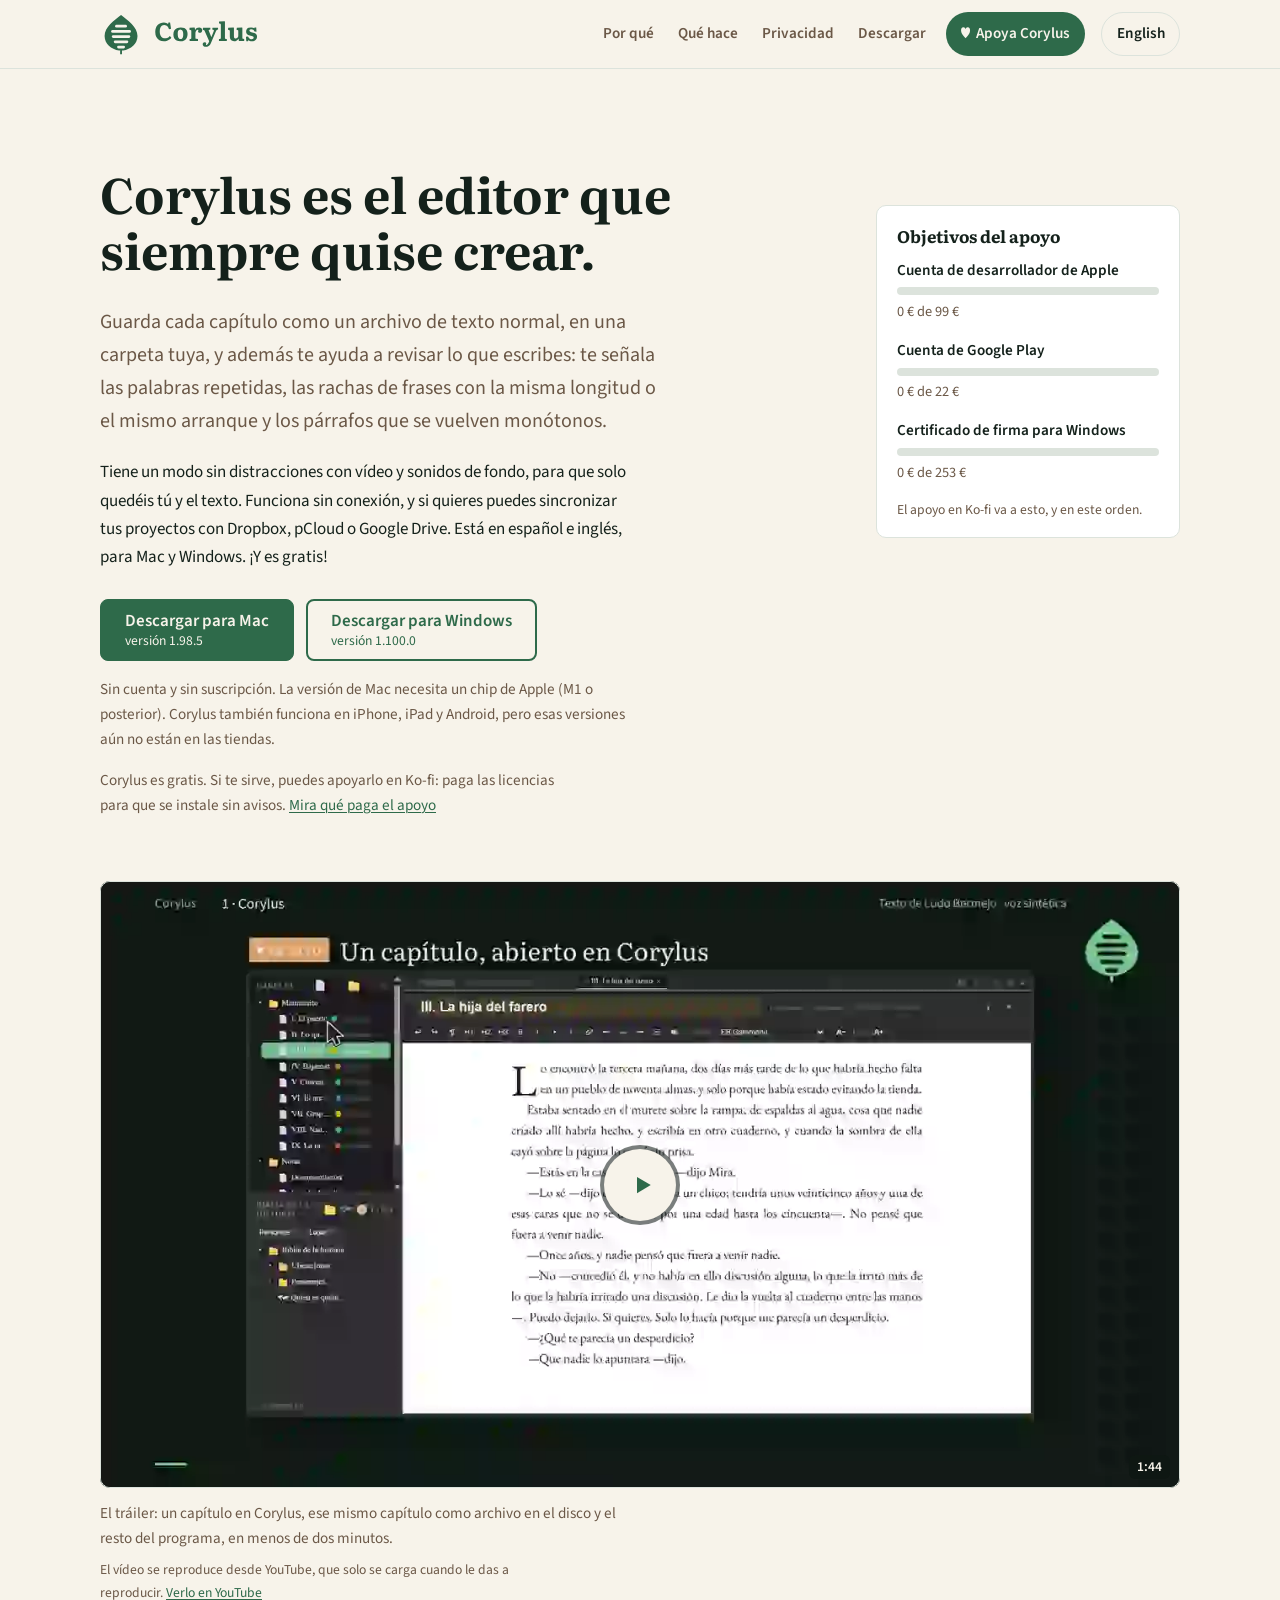
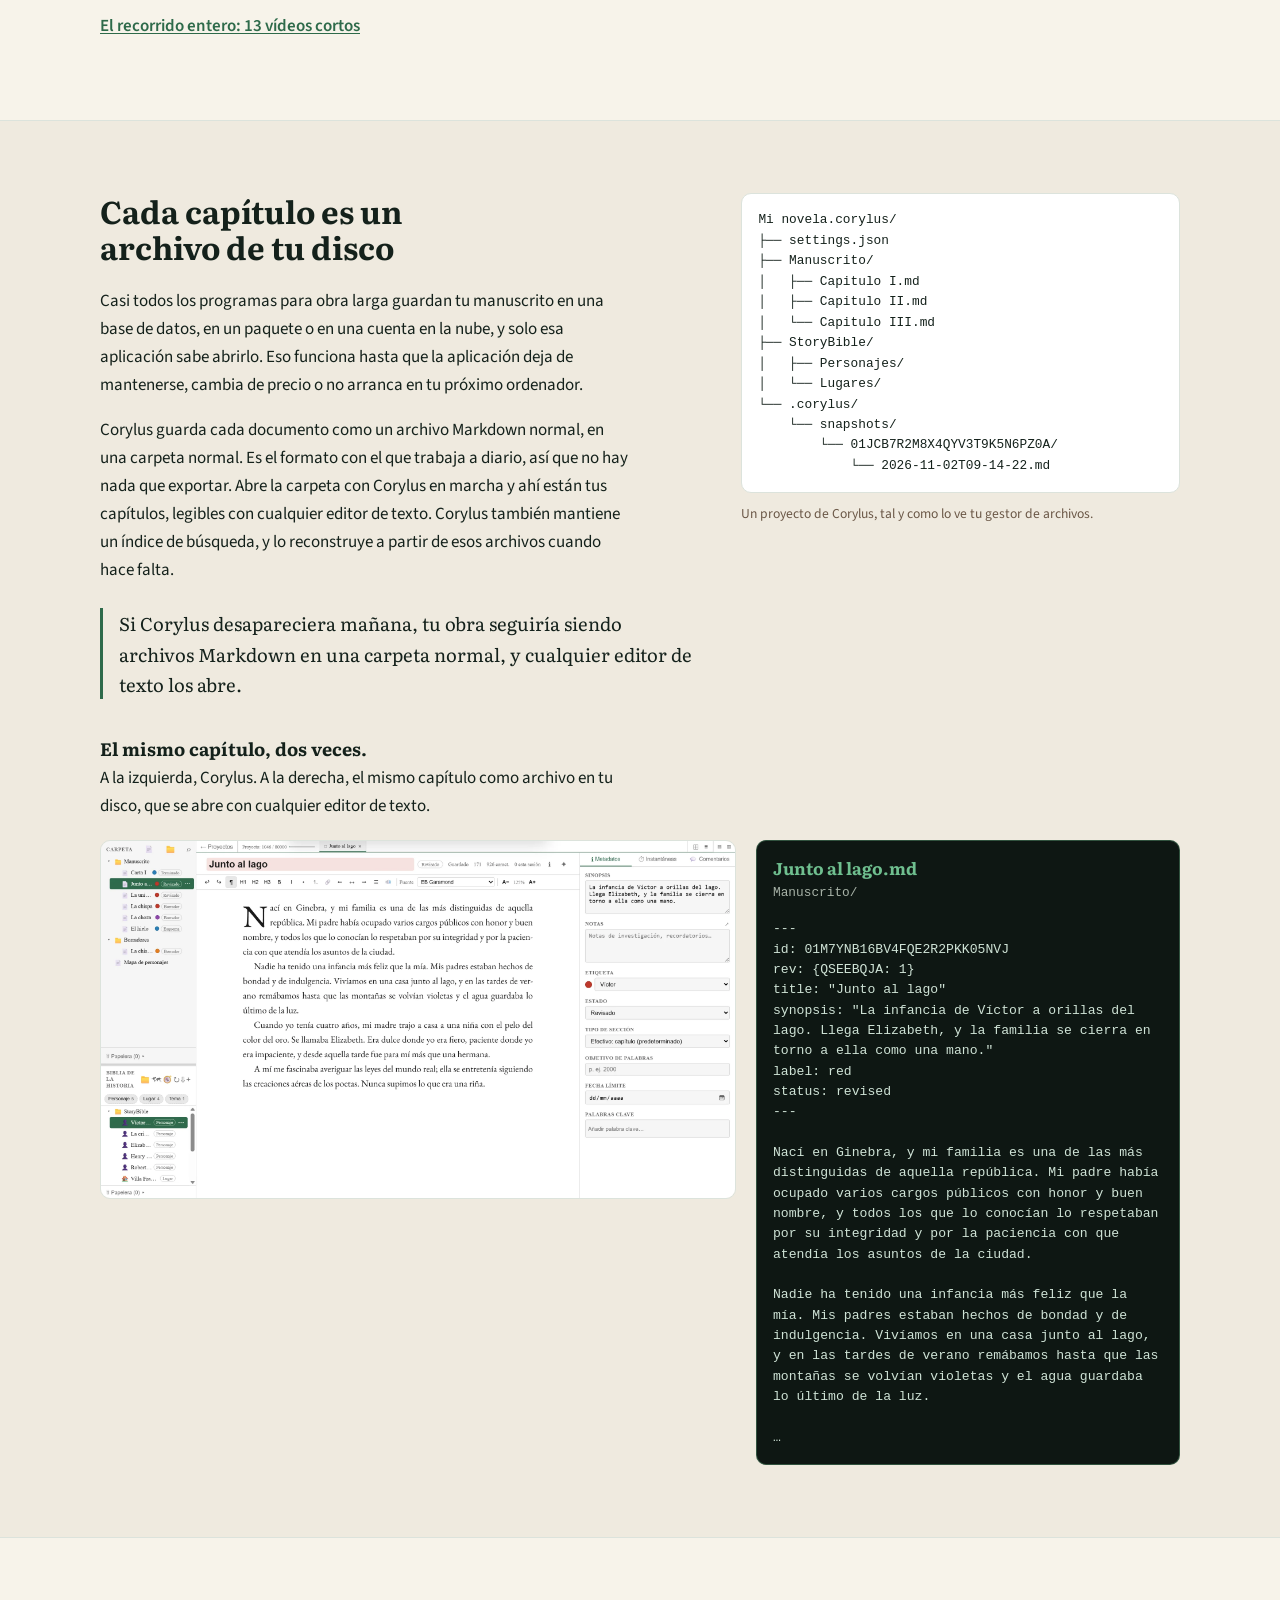
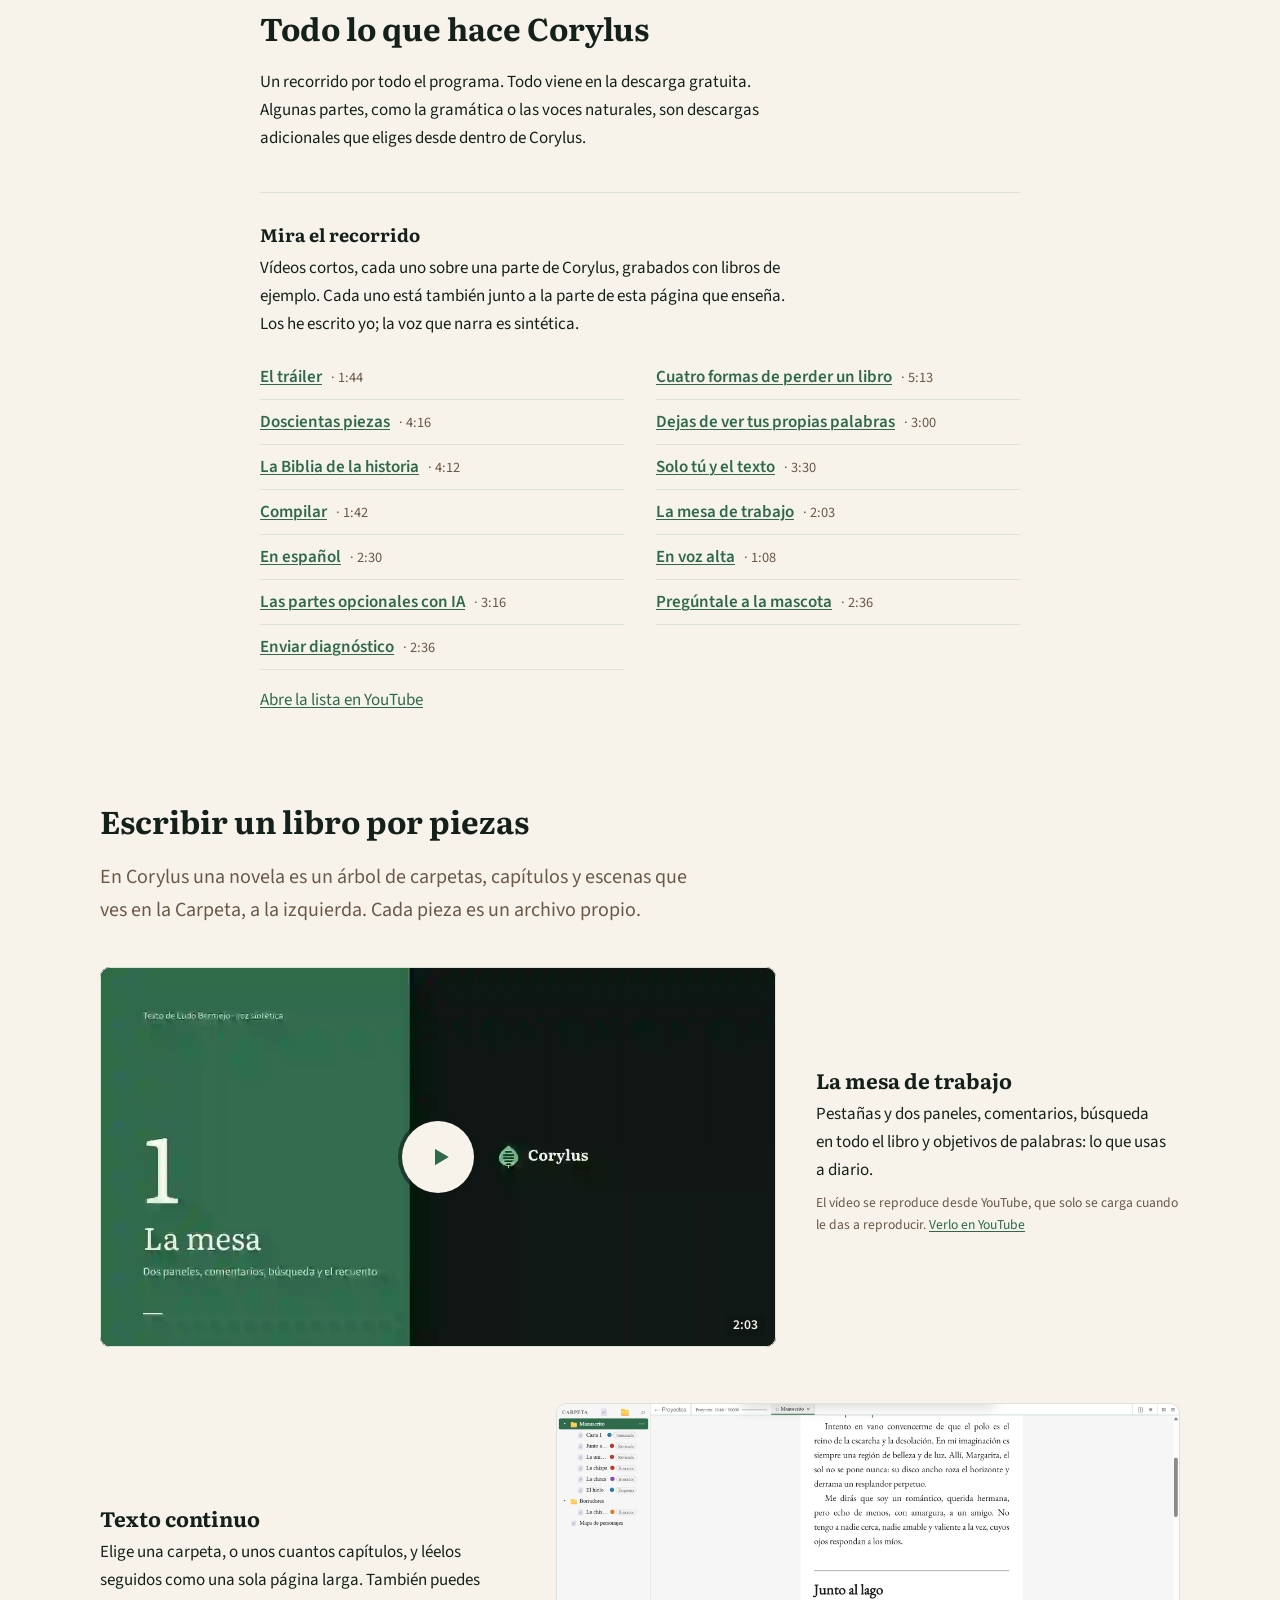
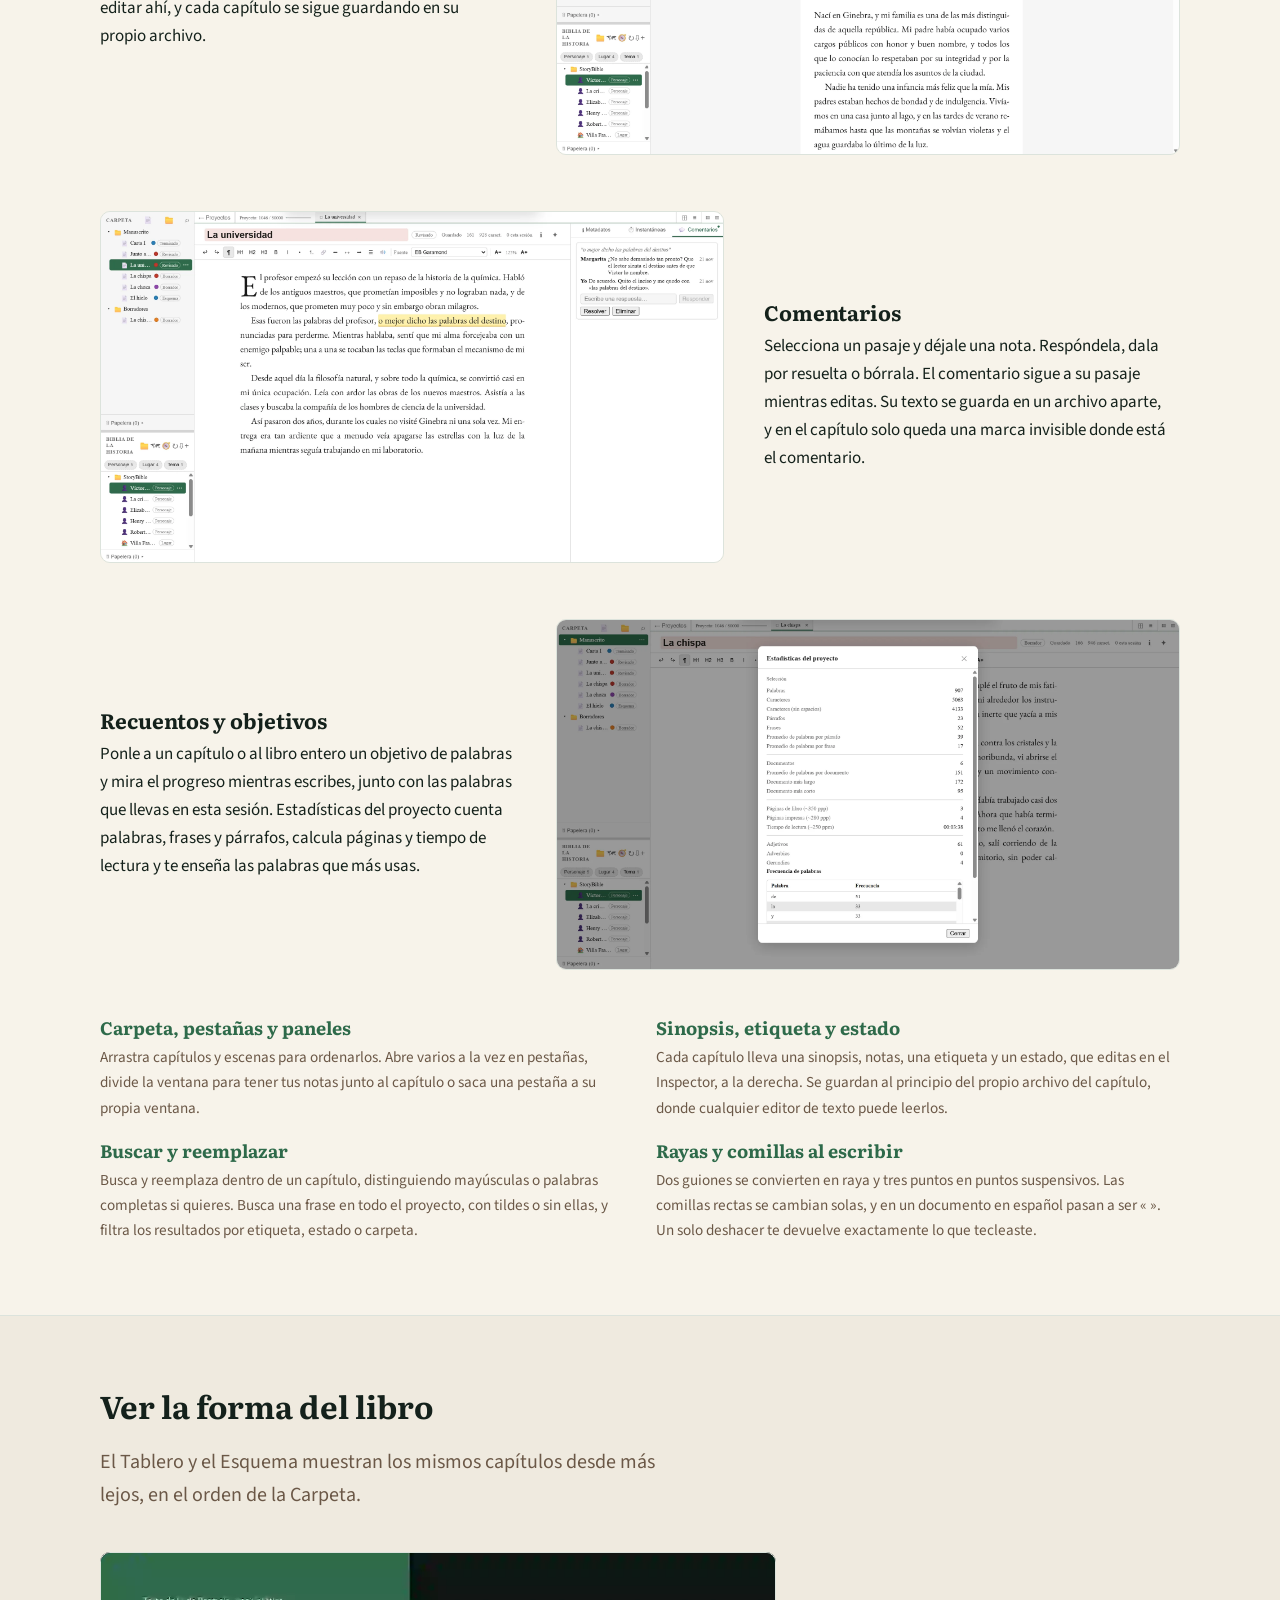
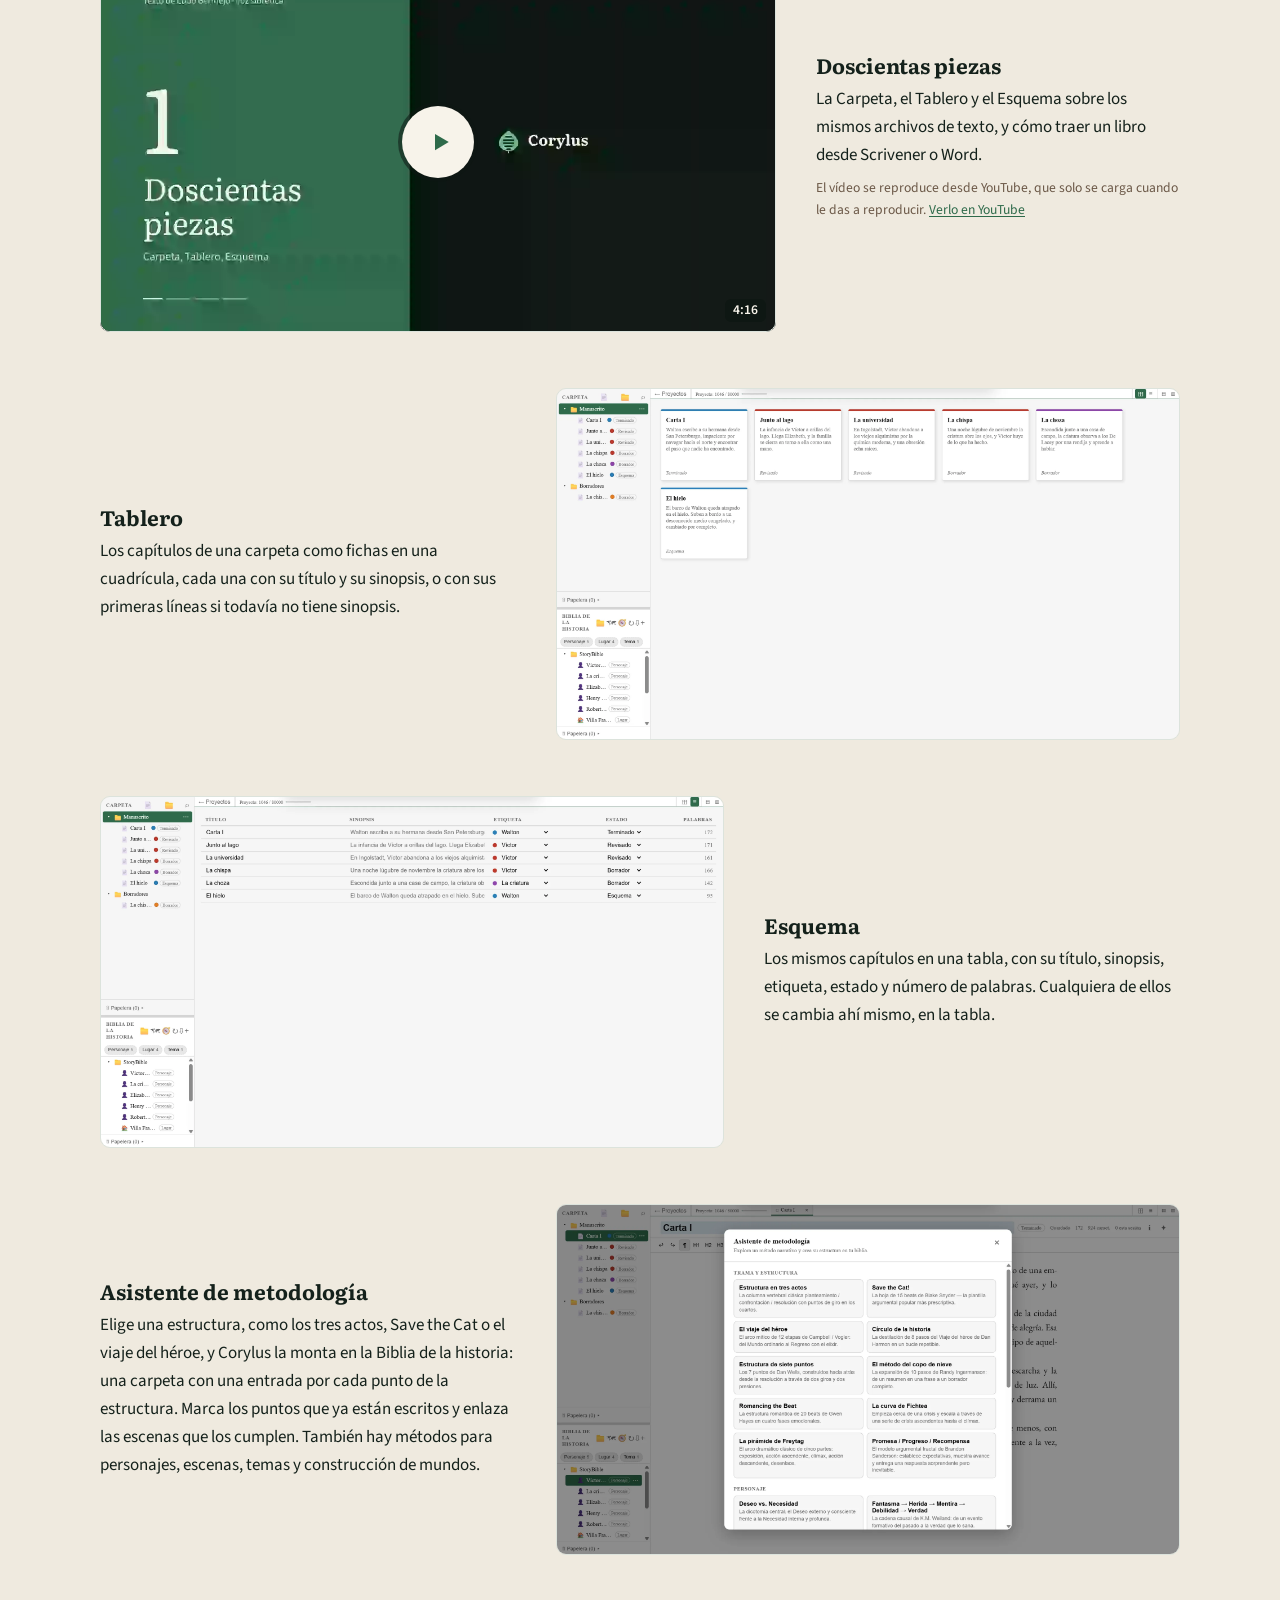
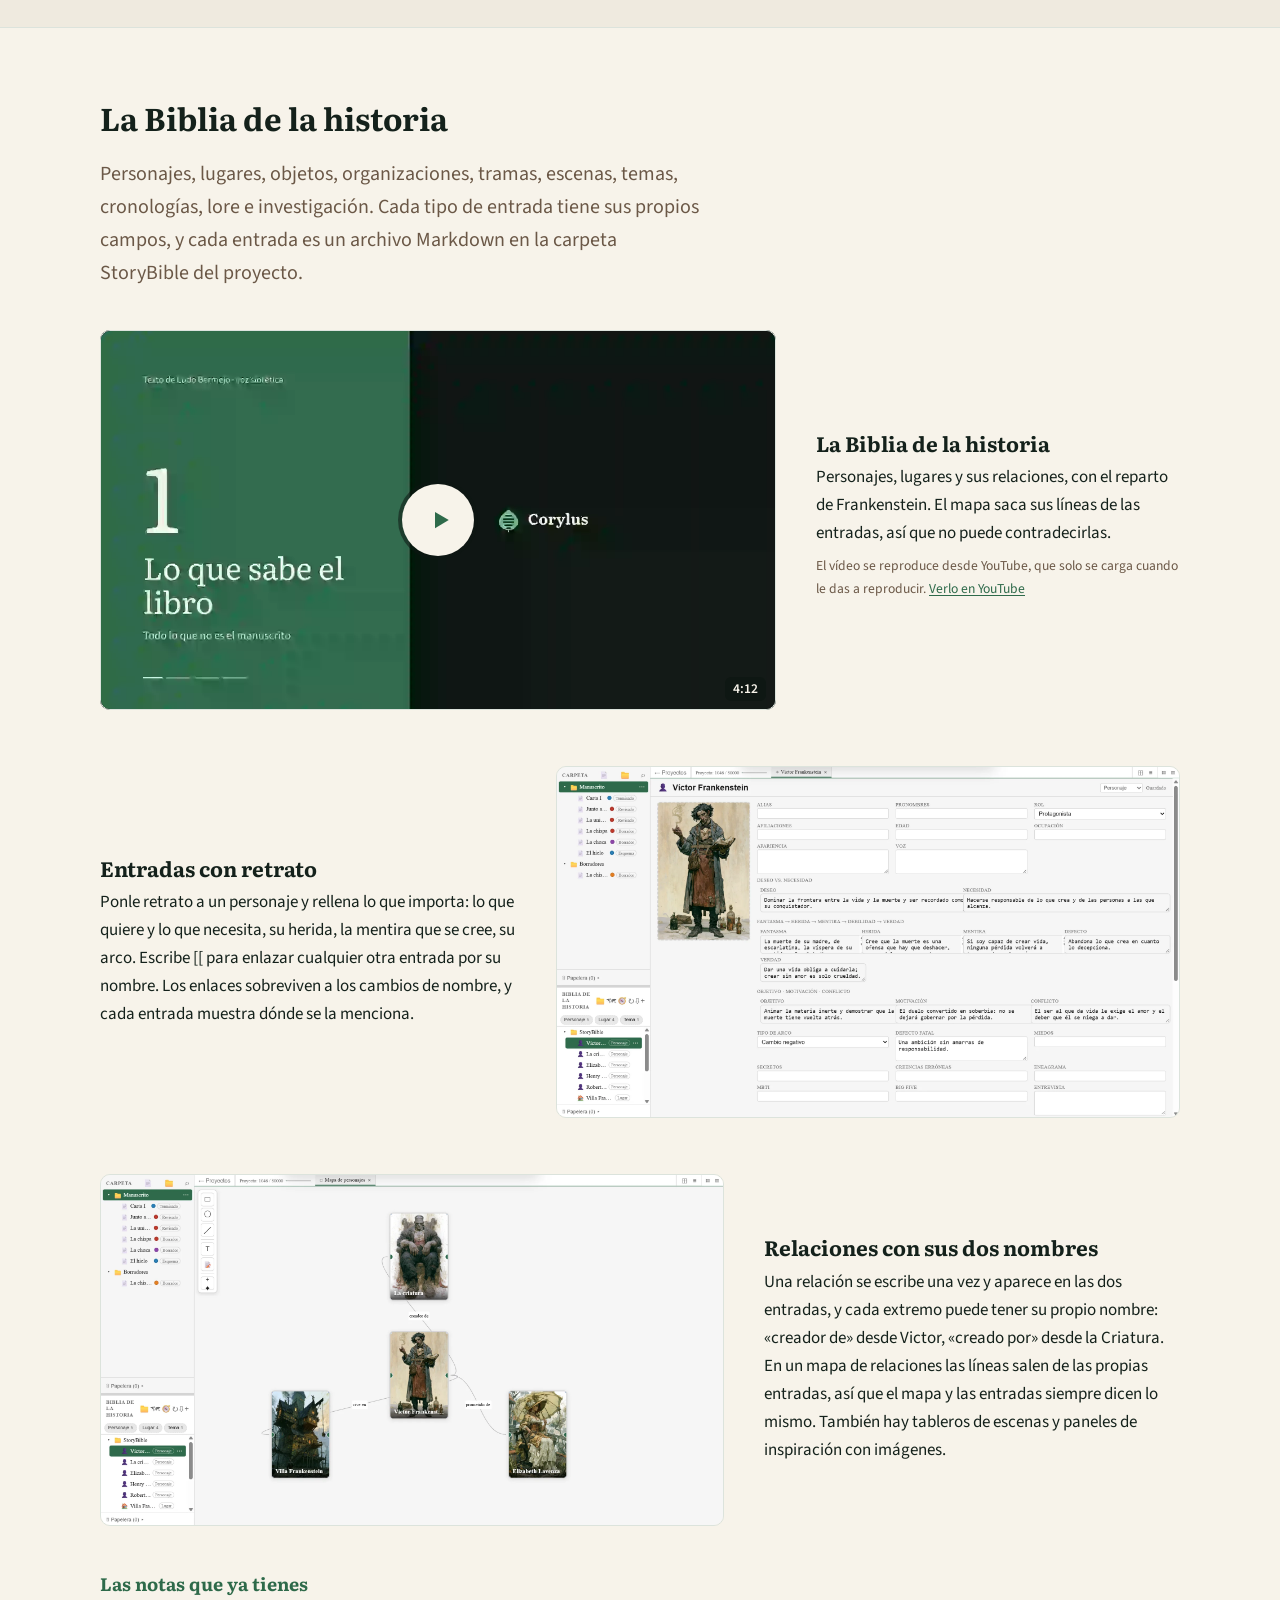
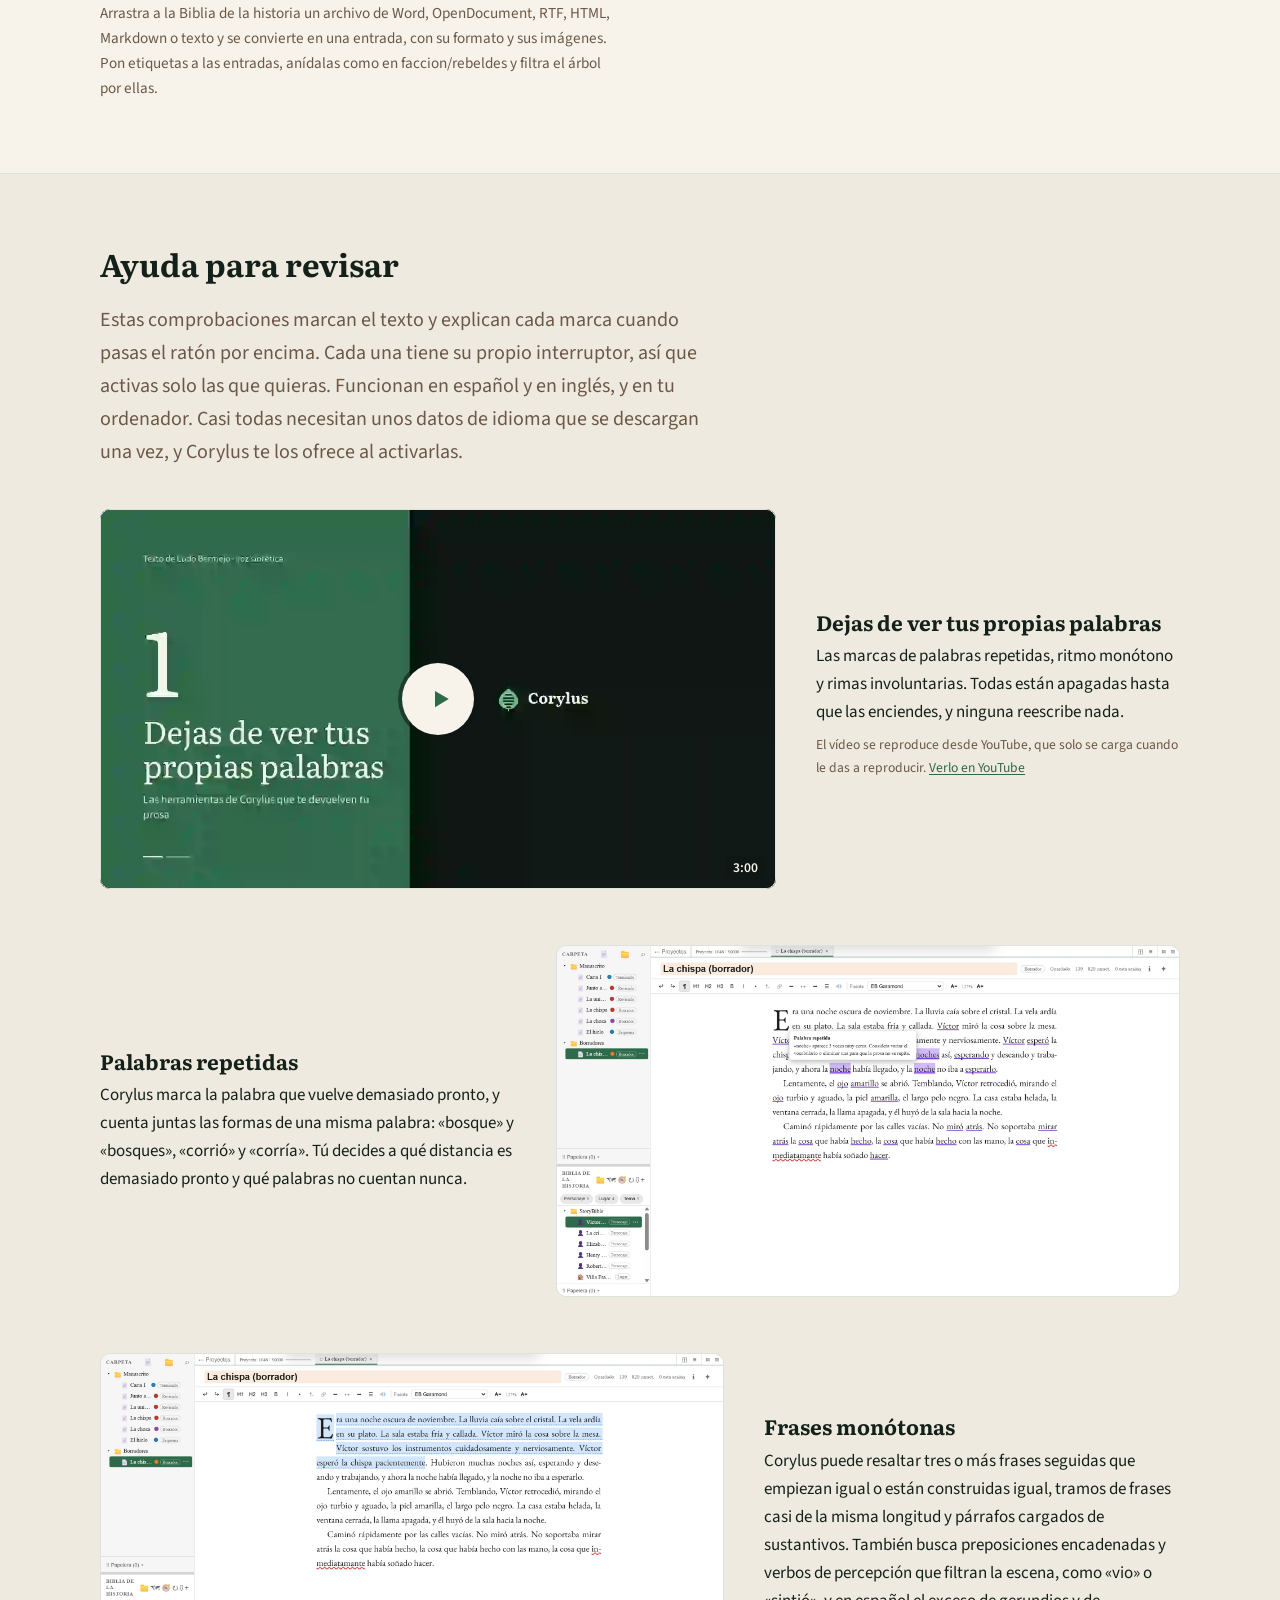
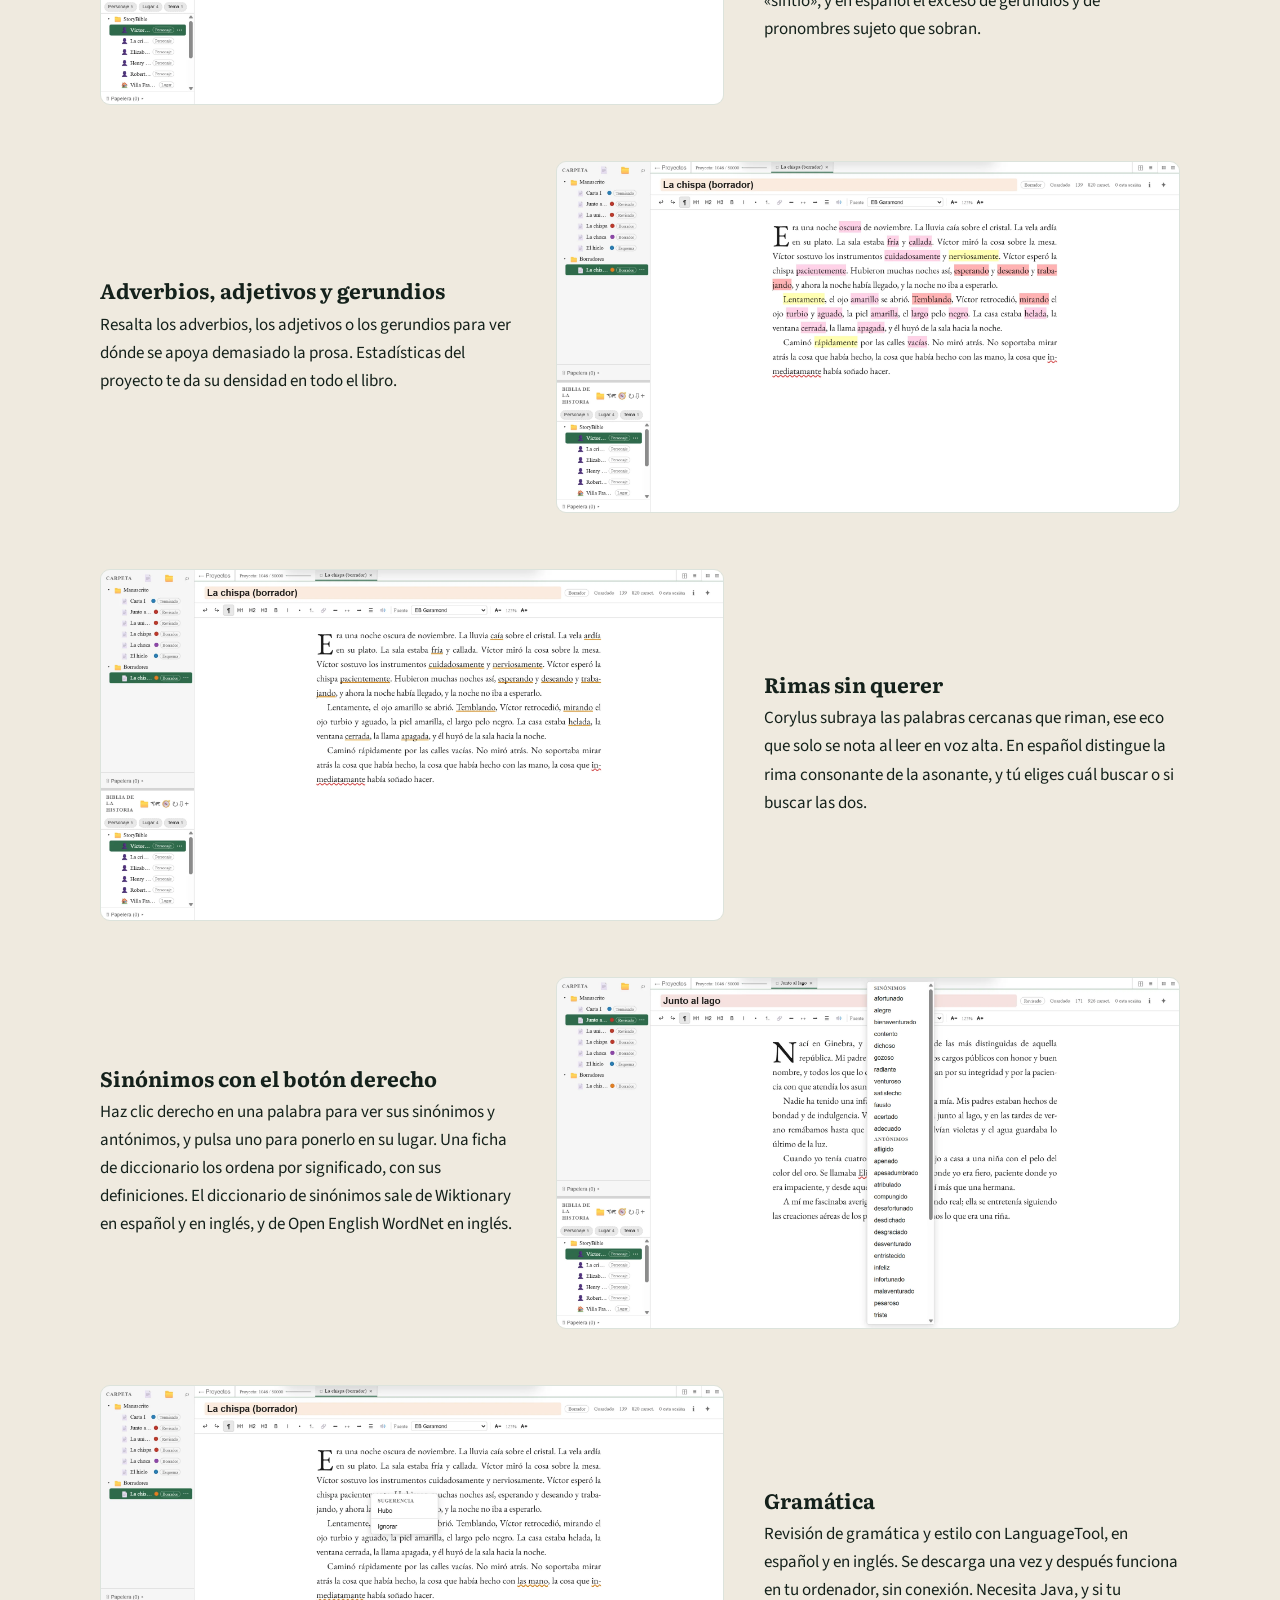
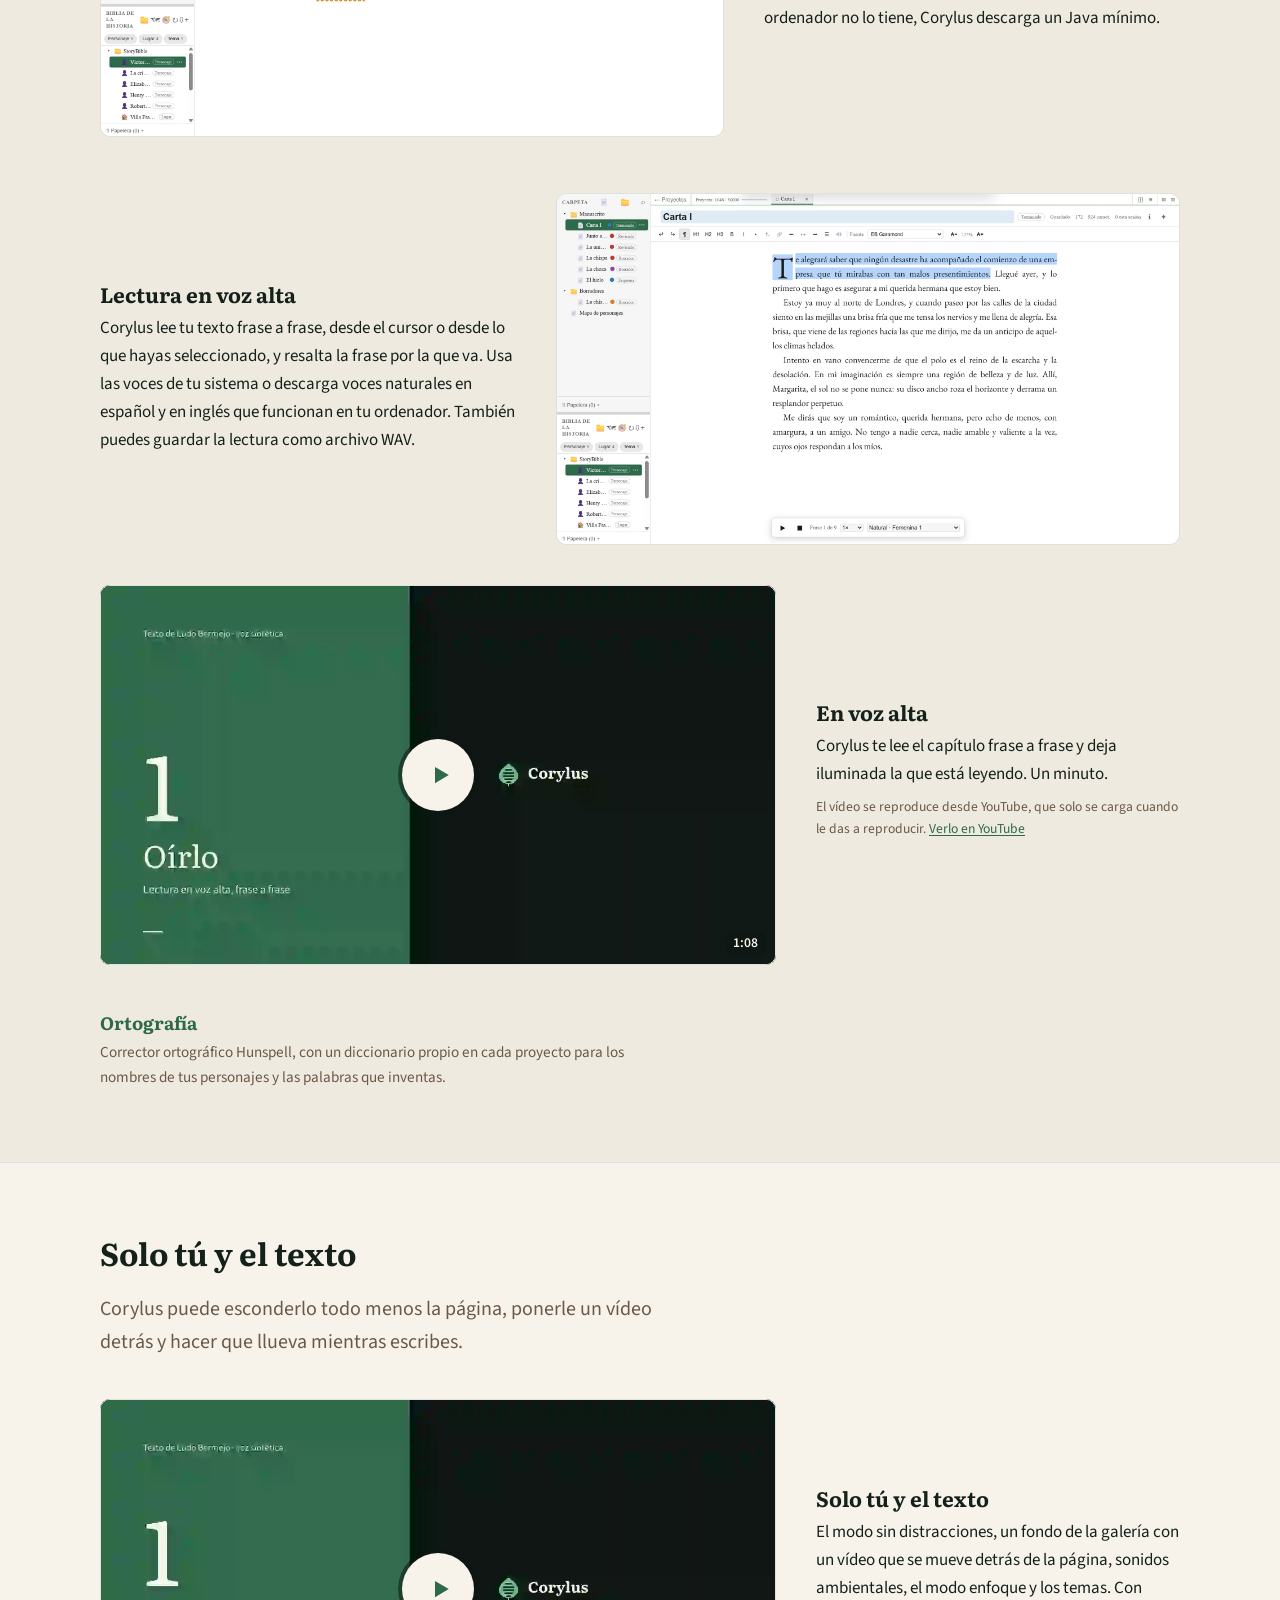
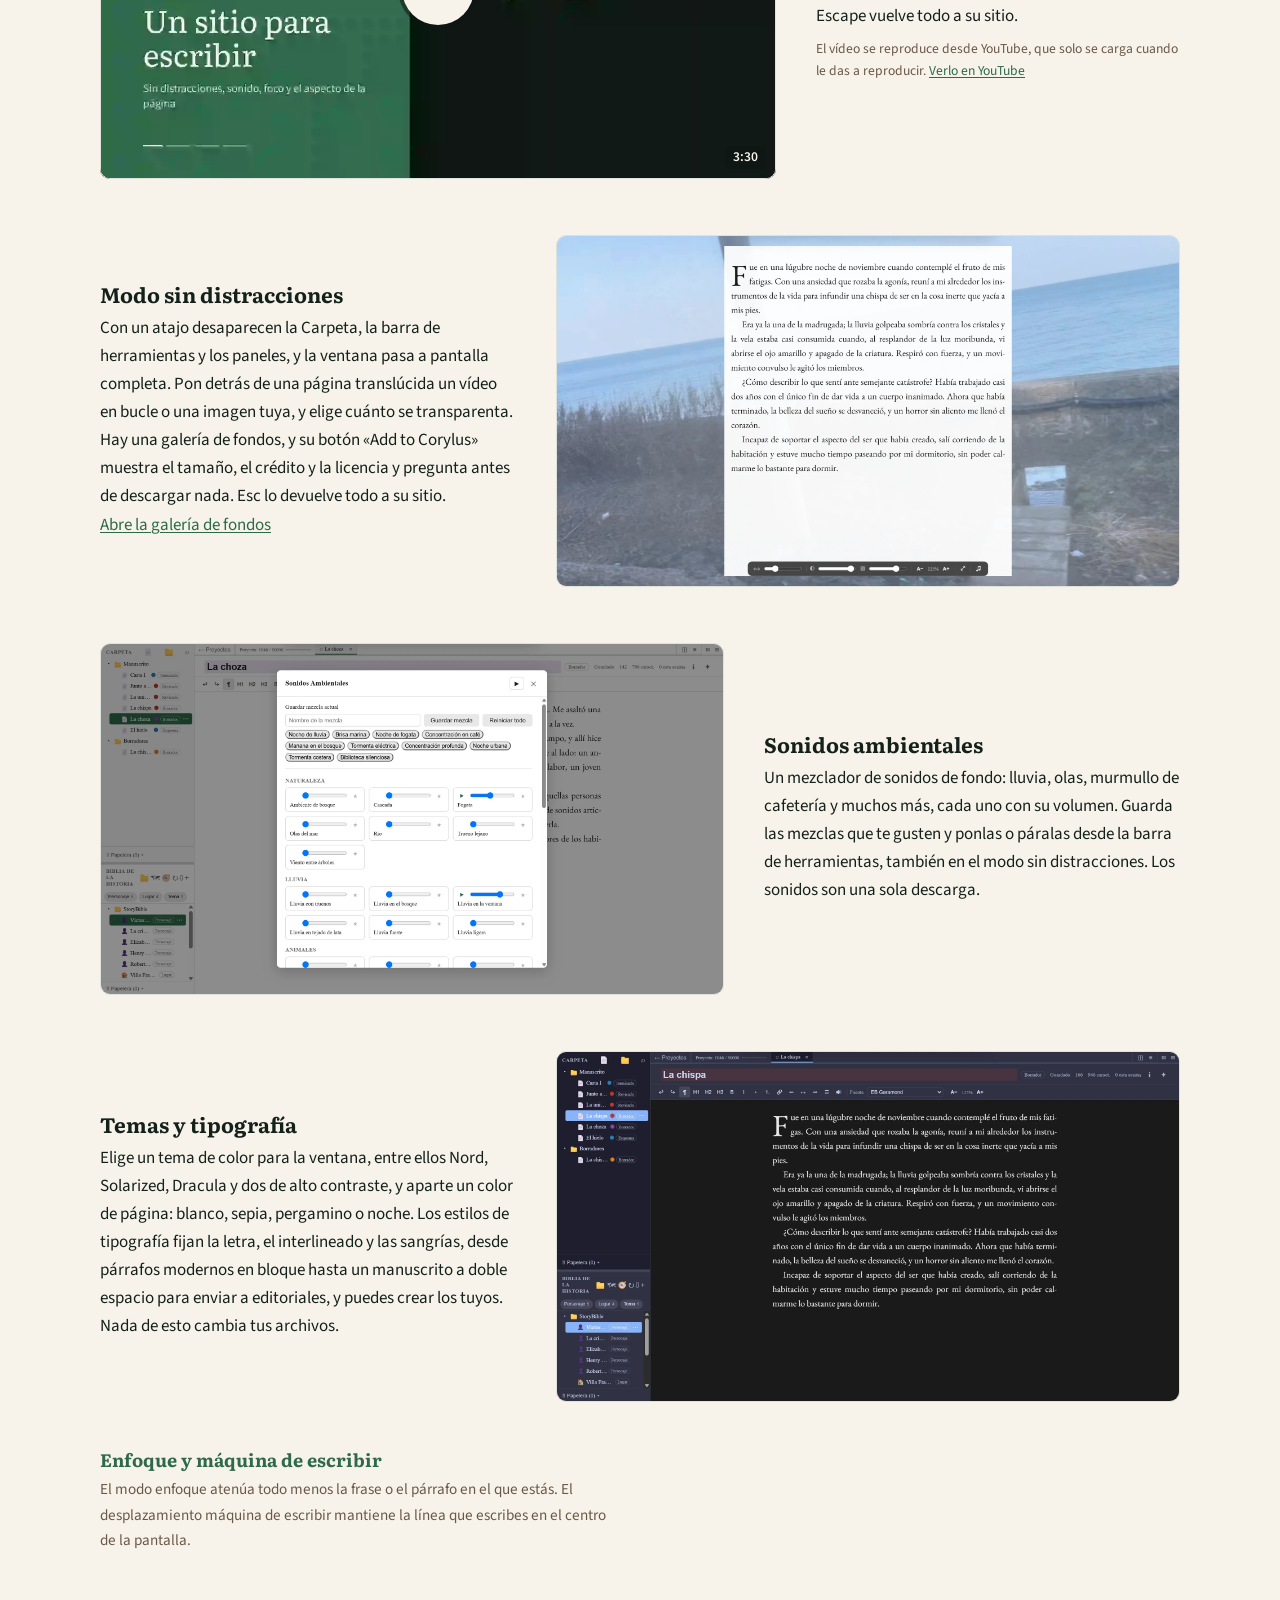
==== es/index.html @ 8bf9b96f "chore: rebuild for 1.100.0" ====
<!doctype html>
<html lang="es">
<head>
<meta charset="utf-8">
<meta name="viewport" content="width=device-width, initial-scale=1">
<script src="../assets/lang.js?v=71448d75"></script>
<title>Corylus: un programa para escribir novelas en archivos que son tuyos</title>
<meta name="description" content="Un programa gratuito para escribir novelas y otras obras largas, para Mac y Windows. Cada capítulo es un archivo Markdown normal en una carpeta tuya. Carpeta, tablero, esquema, Biblia de la historia, avisos de palabras repetidas y frases monótonas, modo sin distracciones, instantáneas y exportación a Word, PDF y EPUB. Sin cuenta.">
<meta http-equiv="Content-Security-Policy" content="frame-src https://www.youtube-nocookie.com">
<link rel="canonical" href="https://corylus.ludobermejo.es/es/">
<link rel="alternate" hreflang="en" href="https://corylus.ludobermejo.es/">
<link rel="alternate" hreflang="es" href="https://corylus.ludobermejo.es/es/">
<link rel="alternate" hreflang="x-default" href="https://corylus.ludobermejo.es/">
<link rel="icon" href="../assets/favicon.svg" type="image/svg+xml">
<meta name="theme-color" content="#F7F3EA" media="(prefers-color-scheme: light)">
<meta name="theme-color" content="#0E1713" media="(prefers-color-scheme: dark)">
<meta property="og:type" content="website">
<meta property="og:title" content="Corylus: un programa para escribir novelas en archivos que son tuyos">
<meta property="og:description" content="Un programa gratuito para escribir novelas y otras obras largas, para Mac y Windows. Cada capítulo es un archivo Markdown normal en una carpeta tuya. Carpeta, tablero, esquema, Biblia de la historia, avisos de palabras repetidas y frases monótonas, modo sin distracciones, instantáneas y exportación a Word, PDF y EPUB. Sin cuenta.">
<meta property="og:url" content="https://corylus.ludobermejo.es/es/">
<meta property="og:image" content="https://corylus.ludobermejo.es/assets/og.png">
<meta property="og:locale" content="es_ES">
<meta name="twitter:card" content="summary_large_image">
<link rel="preconnect" href="https://fonts.googleapis.com">
<link rel="preconnect" href="https://fonts.gstatic.com" crossorigin>
<link rel="stylesheet" href="https://fonts.googleapis.com/css2?family=Literata:wght@400;700&family=Source+Sans+3:wght@400;600&display=swap">
<link rel="stylesheet" href="../assets/style.css?v=f86ebbcb">
</head>
<body>
<a class="skip" href="#main">Ir al contenido</a>

<header class="site">
  <div class="wrap row">
    <a class="brand" href="../" aria-label="Corylus">
      <img src="../assets/lockup.svg" alt="Corylus" width="232" height="64" class="only-light">
      <img src="../assets/lockup-dark.svg" alt="Corylus" width="232" height="64" class="only-dark">
    </a>
    <nav><a href="#why">Por qué</a><a href="#tour">Qué hace</a><a href="#private">Privacidad</a><a href="#get">Descargar</a><a class="kofi" href="https://ko-fi.com/corylus" rel="noopener" target="_blank"><span aria-hidden="true">♥</span> Apoya Corylus</a><a class="lang" href="../" hreflang="en">English</a></nav>
  </div>
</header>

<main id="main">

  <section class="hero">
    <div class="wrap narrow">
      <div class="hero-copy">
      <h1>Corylus es el editor que siempre quise crear.</h1>
      <p class="lead">Guarda cada capítulo como un archivo de texto normal, en una carpeta tuya, y además te ayuda a revisar lo que escribes: te señala las palabras repetidas, las rachas de frases con la misma longitud o el mismo arranque y los párrafos que se vuelven monótonos.</p>
      <p>Tiene un modo sin distracciones con vídeo y sonidos de fondo, para que solo quedéis tú y el texto. Funciona sin conexión, y si quieres puedes sincronizar tus proyectos con Dropbox, pCloud o Google Drive. Está en español e inglés, para Mac y Windows. ¡Y es gratis!</p>
      <p class="downloads">
        <a class="btn" id="dl-mac" href="https://raw.githubusercontent.com/LudoBermejoES/corylus-releases/main/Corylus_1.98.5_aarch64.dmg">
          Descargar para Mac <span class="ver" data-ver-label="versión">versión 1.98.5</span>
        </a>
        <a class="btn ghost" id="dl-win" href="https://raw.githubusercontent.com/LudoBermejoES/corylus-releases/main/Corylus_1.100.0_x64-setup.exe">
          Descargar para Windows <span class="ver" data-ver-label="versión">versión 1.100.0</span>
        </a>
      </p>
      <p class="note">Sin cuenta y sin suscripción. La versión de Mac necesita un chip de Apple (M1 o posterior). Corylus también funciona en iPhone, iPad y Android, pero esas versiones aún no están en las tiendas.</p>
      <p class="kofi-line">Corylus es gratis. Si te sirve, puedes apoyarlo en Ko-fi: paga las licencias para que se instale sin avisos. <a href="#support">Mira qué paga el apoyo</a></p>
      </div>
      <aside class="goals" aria-labelledby="goals-h"><h2 id="goals-h">Objetivos del apoyo</h2><ul><li><p class="goal-name">Cuenta de desarrollador de Apple</p><progress max="99" value="0"></progress><p class="goal-sum">0 € de 99 €</p></li><li><p class="goal-name">Cuenta de Google Play</p><progress max="22" value="0"></progress><p class="goal-sum">0 € de 22 €</p></li><li><p class="goal-name">Certificado de firma para Windows</p><progress max="253" value="0"></progress><p class="goal-sum">0 € de 253 €</p></li></ul><p class="note">El apoyo en Ko-fi va a esto, y en este orden.</p></aside>
    </div>
    <div class="wrap">
      <figure class="video video-hero" id="hero-video"><div class="video-frame" data-video="NrK_Sep8m0g" data-title="El tráiler"><a class="video-play" href="https://www.youtube.com/watch?v=NrK_Sep8m0g" aria-label="Reproducir «El tráiler» (carga YouTube)"><img src="../assets/videos/es/hero.webp" alt="" width="1280" height="720" fetchpriority="high"><span class="video-btn" aria-hidden="true"><svg viewBox="0 0 24 24" width="28" height="28" aria-hidden="true" focusable="false"><path d="M8 5.5v13l11-6.5z" fill="currentColor"/></svg></span><span class="video-len">1:44</span></a></div><figcaption><p>El tráiler: un capítulo en Corylus, ese mismo capítulo como archivo en el disco y el resto del programa, en menos de dos minutos.</p><p class="note video-note">El vídeo se reproduce desde YouTube, que solo se carga cuando le das a reproducir. <a href="https://www.youtube.com/watch?v=NrK_Sep8m0g">Verlo en YouTube</a></p><p class="video-more"><a href="#videos">El recorrido entero: 13 vídeos cortos</a></p></figcaption></figure>
    </div>
  </section>

  <section class="band" id="why">
    <div class="wrap split">
      <div>
        <h2>Cada capítulo es un archivo de tu disco</h2>
        <p>Casi todos los programas para obra larga guardan tu manuscrito en una base de datos, en un paquete o en una cuenta en la nube, y solo esa aplicación sabe abrirlo. Eso funciona hasta que la aplicación deja de mantenerse, cambia de precio o no arranca en tu próximo ordenador.</p>
        <p>Corylus guarda cada documento como un archivo Markdown normal, en una carpeta normal. Es el formato con el que trabaja a diario, así que no hay nada que exportar. Abre la carpeta con Corylus en marcha y ahí están tus capítulos, legibles con cualquier editor de texto. Corylus también mantiene un índice de búsqueda, y lo reconstruye a partir de esos archivos cuando hace falta.</p>
        <blockquote>Si Corylus desapareciera mañana, tu obra seguiría siendo archivos Markdown en una carpeta normal, y cualquier editor de texto los abre.</blockquote>
      </div>
      <figure class="tree">
        <pre>Mi novela.corylus/
├── settings.json
├── Manuscrito/
│   ├── Capitulo I.md
│   ├── Capitulo II.md
│   └── Capitulo III.md
├── StoryBible/
│   ├── Personajes/
│   └── Lugares/
└── .corylus/
    └── snapshots/
        └── 01JCB7R2M8X4QYV3T9K5N6PZ0A/
            └── 2026-11-02T09-14-22.md</pre>
        <figcaption>Un proyecto de Corylus, tal y como lo ve tu gestor de archivos.</figcaption>
      </figure>
    </div>
    <div class="wrap">
      <div class="disk-pair">
        <h3>El mismo capítulo, dos veces.</h3>
        <p>A la izquierda, Corylus. A la derecha, el mismo capítulo como archivo en tu disco, que se abre con cualquier editor de texto.</p>
        <div class="disk-cols">
          <figure class="feature-shot"><a class="zoom" href="../assets/shots/es/editor.webp"><img src="../assets/shots/es/editor.webp" alt="El mismo capítulo en Corylus, y como archivo en tu disco." width="2208" height="1242" loading="lazy"></a></figure>
          <figure class="md-file">
            <figcaption><strong>Junto al lago.md</strong><span>Manuscrito/</span></figcaption>
            <pre>---
id: 01M7YNB16BV4FQE2R2PKK05NVJ
rev: {QSEEBQJA: 1}
title: &quot;Junto al lago&quot;
synopsis: &quot;La infancia de Víctor a orillas del lago. Llega Elizabeth, y la familia se cierra en torno a ella como una mano.&quot;
label: red
status: revised
---

Nací en Ginebra, y mi familia es una de las más distinguidas de aquella república. Mi padre había ocupado varios cargos públicos con honor y buen nombre, y todos los que lo conocían lo respetaban por su integridad y por la paciencia con que atendía los asuntos de la ciudad.

Nadie ha tenido una infancia más feliz que la mía. Mis padres estaban hechos de bondad y de indulgencia. Vivíamos en una casa junto al lago, y en las tardes de verano remábamos hasta que las montañas se volvían violetas y el agua guardaba lo último de la luz.

…</pre>
          </figure>
        </div>
      </div>
    </div>
  </section>

  <section class="tour-head" id="tour">
    <div class="wrap narrow">
      <h2>Todo lo que hace Corylus</h2>
      <p>Un recorrido por todo el programa. Todo viene en la descarga gratuita. Algunas partes, como la gramática o las voces naturales, son descargas adicionales que eliges desde dentro de Corylus.</p>
      <div class="videos" id="videos">
        <h3>Mira el recorrido</h3>
        <p>Vídeos cortos, cada uno sobre una parte de Corylus, grabados con libros de ejemplo. Cada uno está también junto a la parte de esta página que enseña. Los he escrito yo; la voz que narra es sintética.</p>
        <ol class="video-list"><li><a href="#hero-video">El tráiler</a> <span class="len">· 1:44</span></li><li><a href="#safety">Cuatro formas de perder un libro</a> <span class="len">· 5:13</span></li><li><a href="#structure">Doscientas piezas</a> <span class="len">· 4:16</span></li><li><a href="#revise">Dejas de ver tus propias palabras</a> <span class="len">· 3:00</span></li><li><a href="#bible">La Biblia de la historia</a> <span class="len">· 4:12</span></li><li><a href="#environment">Solo tú y el texto</a> <span class="len">· 3:30</span></li><li><a href="#finish">Compilar</a> <span class="len">· 1:42</span></li><li><a href="#writing">La mesa de trabajo</a> <span class="len">· 2:03</span></li><li><a href="#languages">En español</a> <span class="len">· 2:30</span></li><li><a href="#read-aloud">En voz alta</a> <span class="len">· 1:08</span></li><li><a href="#extras">Las partes opcionales con IA</a> <span class="len">· 3:16</span></li><li><a href="#assistant-use">Pregúntale a la mascota</a> <span class="len">· 2:36</span></li><li><a href="#diagnostics">Enviar diagnóstico</a> <span class="len">· 2:36</span></li></ol>
        <p><a href="https://www.youtube.com/playlist?list=PLAx-paBq5bo8" rel="noopener">Abre la lista en YouTube</a></p>
      </div>
    </div>
  </section>

  <section class="group" id="writing">
    <div class="wrap">
      <h2>Escribir un libro por piezas</h2>
      <p class="lead">En Corylus una novela es un árbol de carpetas, capítulos y escenas que ves en la Carpeta, a la izquierda. Cada pieza es un archivo propio.</p>
      <article class="video video-block"><div class="video-frame" data-video="AQ-8G3jMrxM" data-title="La mesa de trabajo"><a class="video-play" href="https://www.youtube.com/watch?v=AQ-8G3jMrxM" aria-label="Reproducir «La mesa de trabajo» (carga YouTube)"><img src="../assets/videos/es/writing.webp" alt="" width="1280" height="720" loading="lazy"><span class="video-btn" aria-hidden="true"><svg viewBox="0 0 24 24" width="28" height="28" aria-hidden="true" focusable="false"><path d="M8 5.5v13l11-6.5z" fill="currentColor"/></svg></span><span class="video-len">2:03</span></a></div><div class="video-text"><h3>La mesa de trabajo</h3><p>Pestañas y dos paneles, comentarios, búsqueda en todo el libro y objetivos de palabras: lo que usas a diario.</p><p class="note video-note">El vídeo se reproduce desde YouTube, que solo se carga cuando le das a reproducir. <a href="https://www.youtube.com/watch?v=AQ-8G3jMrxM">Verlo en YouTube</a></p></div></article>
      <div class="feature"><div><h3>Texto continuo</h3><p>Elige una carpeta, o unos cuantos capítulos, y léelos seguidos como una sola página larga. También puedes editar ahí, y cada capítulo se sigue guardando en su propio archivo.</p></div><figure class="feature-shot"><a class="zoom" href="../assets/shots/es/continuous.webp"><img src="../assets/shots/es/continuous.webp" alt="Varios capítulos seguidos en una sola página con desplazamiento, cada uno bajo un separador con su título." width="2208" height="1242" loading="lazy"></a></figure></div><div class="feature"><div><h3>Comentarios</h3><p>Selecciona un pasaje y déjale una nota. Respóndela, dala por resuelta o bórrala. El comentario sigue a su pasaje mientras editas. Su texto se guarda en un archivo aparte, y en el capítulo solo queda una marca invisible donde está el comentario.</p></div><figure class="feature-shot"><a class="zoom" href="../assets/shots/es/comments.webp"><img src="../assets/shots/es/comments.webp" alt="Un pasaje resaltado en un capítulo, con su comentario al lado, en el panel de comentarios." width="2208" height="1242" loading="lazy"></a></figure></div><div class="feature"><div><h3>Recuentos y objetivos</h3><p>Ponle a un capítulo o al libro entero un objetivo de palabras y mira el progreso mientras escribes, junto con las palabras que llevas en esta sesión. Estadísticas del proyecto cuenta palabras, frases y párrafos, calcula páginas y tiempo de lectura y te enseña las palabras que más usas.</p></div><figure class="feature-shot"><a class="zoom" href="../assets/shots/es/statistics.webp"><img src="../assets/shots/es/statistics.webp" alt="La ventana Estadísticas del proyecto, con el recuento de palabras, frases y párrafos, la estimación de páginas y de tiempo de lectura y la lista de las palabras más frecuentes." width="2208" height="1242" loading="lazy"></a></figure></div>
      <ul class="grid two"><li><h3>Carpeta, pestañas y paneles</h3><p>Arrastra capítulos y escenas para ordenarlos. Abre varios a la vez en pestañas, divide la ventana para tener tus notas junto al capítulo o saca una pestaña a su propia ventana.</p></li><li><h3>Sinopsis, etiqueta y estado</h3><p>Cada capítulo lleva una sinopsis, notas, una etiqueta y un estado, que editas en el Inspector, a la derecha. Se guardan al principio del propio archivo del capítulo, donde cualquier editor de texto puede leerlos.</p></li><li><h3>Buscar y reemplazar</h3><p>Busca y reemplaza dentro de un capítulo, distinguiendo mayúsculas o palabras completas si quieres. Busca una frase en todo el proyecto, con tildes o sin ellas, y filtra los resultados por etiqueta, estado o carpeta.</p></li><li><h3>Rayas y comillas al escribir</h3><p>Dos guiones se convierten en raya y tres puntos en puntos suspensivos. Las comillas rectas se cambian solas, y en un documento en español pasan a ser « ». Un solo deshacer te devuelve exactamente lo que tecleaste.</p></li></ul>
    </div>
  </section>
  <section class="group band" id="structure">
    <div class="wrap">
      <h2>Ver la forma del libro</h2>
      <p class="lead">El Tablero y el Esquema muestran los mismos capítulos desde más lejos, en el orden de la Carpeta.</p>
      <article class="video video-block"><div class="video-frame" data-video="J0I9Ukqst14" data-title="Doscientas piezas"><a class="video-play" href="https://www.youtube.com/watch?v=J0I9Ukqst14" aria-label="Reproducir «Doscientas piezas» (carga YouTube)"><img src="../assets/videos/es/structure.webp" alt="" width="1280" height="720" loading="lazy"><span class="video-btn" aria-hidden="true"><svg viewBox="0 0 24 24" width="28" height="28" aria-hidden="true" focusable="false"><path d="M8 5.5v13l11-6.5z" fill="currentColor"/></svg></span><span class="video-len">4:16</span></a></div><div class="video-text"><h3>Doscientas piezas</h3><p>La Carpeta, el Tablero y el Esquema sobre los mismos archivos de texto, y cómo traer un libro desde Scrivener o Word.</p><p class="note video-note">El vídeo se reproduce desde YouTube, que solo se carga cuando le das a reproducir. <a href="https://www.youtube.com/watch?v=J0I9Ukqst14">Verlo en YouTube</a></p></div></article>
      <div class="feature"><div><h3>Tablero</h3><p>Los capítulos de una carpeta como fichas en una cuadrícula, cada una con su título y su sinopsis, o con sus primeras líneas si todavía no tiene sinopsis.</p></div><figure class="feature-shot"><a class="zoom" href="../assets/shots/es/corkboard.webp"><img src="../assets/shots/es/corkboard.webp" alt="El Tablero: los capítulos de una carpeta como fichas, cada una con un título y una sinopsis breve." width="2208" height="1242" loading="lazy"></a></figure></div><div class="feature"><div><h3>Esquema</h3><p>Los mismos capítulos en una tabla, con su título, sinopsis, etiqueta, estado y número de palabras. Cualquiera de ellos se cambia ahí mismo, en la tabla.</p></div><figure class="feature-shot"><a class="zoom" href="../assets/shots/es/outliner.webp"><img src="../assets/shots/es/outliner.webp" alt="El Esquema: una fila por capítulo, con columnas de título, sinopsis, etiqueta, estado y número de palabras." width="2208" height="1242" loading="lazy"></a></figure></div><div class="feature"><div><h3>Asistente de metodología</h3><p>Elige una estructura, como los tres actos, Save the Cat o el viaje del héroe, y Corylus la monta en la Biblia de la historia: una carpeta con una entrada por cada punto de la estructura. Marca los puntos que ya están escritos y enlaza las escenas que los cumplen. También hay métodos para personajes, escenas, temas y construcción de mundos.</p></div><figure class="feature-shot"><a class="zoom" href="../assets/shots/es/methodology.webp"><img src="../assets/shots/es/methodology.webp" alt="El asistente de metodología, con una lista de estructuras narrativas y la vista previa de la elegida." width="2208" height="1242" loading="lazy"></a></figure></div>
      
    </div>
  </section>
  <section class="group" id="bible">
    <div class="wrap">
      <h2>La Biblia de la historia</h2>
      <p class="lead">Personajes, lugares, objetos, organizaciones, tramas, escenas, temas, cronologías, lore e investigación. Cada tipo de entrada tiene sus propios campos, y cada entrada es un archivo Markdown en la carpeta StoryBible del proyecto.</p>
      <article class="video video-block"><div class="video-frame" data-video="u6rPogkU30Q" data-title="La Biblia de la historia"><a class="video-play" href="https://www.youtube.com/watch?v=u6rPogkU30Q" aria-label="Reproducir «La Biblia de la historia» (carga YouTube)"><img src="../assets/videos/es/bible.webp" alt="" width="1280" height="720" loading="lazy"><span class="video-btn" aria-hidden="true"><svg viewBox="0 0 24 24" width="28" height="28" aria-hidden="true" focusable="false"><path d="M8 5.5v13l11-6.5z" fill="currentColor"/></svg></span><span class="video-len">4:12</span></a></div><div class="video-text"><h3>La Biblia de la historia</h3><p>Personajes, lugares y sus relaciones, con el reparto de Frankenstein. El mapa saca sus líneas de las entradas, así que no puede contradecirlas.</p><p class="note video-note">El vídeo se reproduce desde YouTube, que solo se carga cuando le das a reproducir. <a href="https://www.youtube.com/watch?v=u6rPogkU30Q">Verlo en YouTube</a></p></div></article>
      <div class="feature"><div><h3>Entradas con retrato</h3><p>Ponle retrato a un personaje y rellena lo que importa: lo que quiere y lo que necesita, su herida, la mentira que se cree, su arco. Escribe [[ para enlazar cualquier otra entrada por su nombre. Los enlaces sobreviven a los cambios de nombre, y cada entrada muestra dónde se la menciona.</p></div><figure class="feature-shot"><a class="zoom" href="../assets/shots/es/story-bible-entry.webp"><img src="../assets/shots/es/story-bible-entry.webp" alt="Una entrada de personaje en la Biblia de la historia, con el retrato a la izquierda y, al lado, campos como Deseo vs. Necesidad." width="2208" height="1242" loading="lazy"></a></figure></div><div class="feature"><div><h3>Relaciones con sus dos nombres</h3><p>Una relación se escribe una vez y aparece en las dos entradas, y cada extremo puede tener su propio nombre: «creador de» desde Victor, «creado por» desde la Criatura. En un mapa de relaciones las líneas salen de las propias entradas, así que el mapa y las entradas siempre dicen lo mismo. También hay tableros de escenas y paneles de inspiración con imágenes.</p></div><figure class="feature-shot"><a class="zoom" href="../assets/shots/es/relationship-map.webp"><img src="../assets/shots/es/relationship-map.webp" alt="Un mapa de relaciones: tarjetas de personajes con retrato, unidas por líneas con el nombre de la relación, como «creador de»." width="2208" height="1242" loading="lazy"></a></figure></div>
      <ul class="grid two"><li><h3>Las notas que ya tienes</h3><p>Arrastra a la Biblia de la historia un archivo de Word, OpenDocument, RTF, HTML, Markdown o texto y se convierte en una entrada, con su formato y sus imágenes. Pon etiquetas a las entradas, anídalas como en faccion/rebeldes y filtra el árbol por ellas.</p></li></ul>
    </div>
  </section>
  <section class="group band" id="revise">
    <div class="wrap">
      <h2>Ayuda para revisar</h2>
      <p class="lead">Estas comprobaciones marcan el texto y explican cada marca cuando pasas el ratón por encima. Cada una tiene su propio interruptor, así que activas solo las que quieras. Funcionan en español y en inglés, y en tu ordenador. Casi todas necesitan unos datos de idioma que se descargan una vez, y Corylus te los ofrece al activarlas.</p>
      <article class="video video-block"><div class="video-frame" data-video="b4rsl6WUxsw" data-title="Dejas de ver tus propias palabras"><a class="video-play" href="https://www.youtube.com/watch?v=b4rsl6WUxsw" aria-label="Reproducir «Dejas de ver tus propias palabras» (carga YouTube)"><img src="../assets/videos/es/revise.webp" alt="" width="1280" height="720" loading="lazy"><span class="video-btn" aria-hidden="true"><svg viewBox="0 0 24 24" width="28" height="28" aria-hidden="true" focusable="false"><path d="M8 5.5v13l11-6.5z" fill="currentColor"/></svg></span><span class="video-len">3:00</span></a></div><div class="video-text"><h3>Dejas de ver tus propias palabras</h3><p>Las marcas de palabras repetidas, ritmo monótono y rimas involuntarias. Todas están apagadas hasta que las enciendes, y ninguna reescribe nada.</p><p class="note video-note">El vídeo se reproduce desde YouTube, que solo se carga cuando le das a reproducir. <a href="https://www.youtube.com/watch?v=b4rsl6WUxsw">Verlo en YouTube</a></p></div></article>
      <div class="feature"><div><h3>Palabras repetidas</h3><p>Corylus marca la palabra que vuelve demasiado pronto, y cuenta juntas las formas de una misma palabra: «bosque» y «bosques», «corrió» y «corría». Tú decides a qué distancia es demasiado pronto y qué palabras no cuentan nunca.</p></div><figure class="feature-shot"><a class="zoom" href="../assets/shots/es/analysis-repetition.webp"><img src="../assets/shots/es/analysis-repetition.webp" alt="Un párrafo con varias palabras repetidas subrayadas." width="2208" height="1242" loading="lazy"></a></figure></div><div class="feature"><div><h3>Frases monótonas</h3><p>Corylus puede resaltar tres o más frases seguidas que empiezan igual o están construidas igual, tramos de frases casi de la misma longitud y párrafos cargados de sustantivos. También busca preposiciones encadenadas y verbos de percepción que filtran la escena, como «vio» o «sintió», y en español el exceso de gerundios y de pronombres sujeto que sobran.</p></div><figure class="feature-shot"><a class="zoom" href="../assets/shots/es/analysis-structure.webp"><img src="../assets/shots/es/analysis-structure.webp" alt="Un pasaje con una racha de frases resaltada por monótona." width="2208" height="1242" loading="lazy"></a></figure></div><div class="feature"><div><h3>Adverbios, adjetivos y gerundios</h3><p>Resalta los adverbios, los adjetivos o los gerundios para ver dónde se apoya demasiado la prosa. Estadísticas del proyecto te da su densidad en todo el libro.</p></div><figure class="feature-shot"><a class="zoom" href="../assets/shots/es/analysis-style.webp"><img src="../assets/shots/es/analysis-style.webp" alt="Un párrafo con sus adverbios, adjetivos y gerundios resaltados." width="2208" height="1242" loading="lazy"></a></figure></div><div class="feature"><div><h3>Rimas sin querer</h3><p>Corylus subraya las palabras cercanas que riman, ese eco que solo se nota al leer en voz alta. En español distingue la rima consonante de la asonante, y tú eliges cuál buscar o si buscar las dos.</p></div><figure class="feature-shot"><a class="zoom" href="../assets/shots/es/rhyme.webp"><img src="../assets/shots/es/rhyme.webp" alt="Un párrafo con parejas de palabras que riman subrayadas." width="2208" height="1242" loading="lazy"></a></figure></div><div class="feature"><div><h3>Sinónimos con el botón derecho</h3><p>Haz clic derecho en una palabra para ver sus sinónimos y antónimos, y pulsa uno para ponerlo en su lugar. Una ficha de diccionario los ordena por significado, con sus definiciones. El diccionario de sinónimos sale de Wiktionary en español y en inglés, y de Open English WordNet en inglés.</p></div><figure class="feature-shot"><a class="zoom" href="../assets/shots/es/thesaurus.webp"><img src="../assets/shots/es/thesaurus.webp" alt="El menú del botón derecho sobre una palabra, con sinónimos para sustituirla." width="2208" height="1242" loading="lazy"></a></figure></div><div class="feature"><div><h3>Gramática</h3><p>Revisión de gramática y estilo con LanguageTool, en español y en inglés. Se descarga una vez y después funciona en tu ordenador, sin conexión. Necesita Java, y si tu ordenador no lo tiene, Corylus descarga un Java mínimo.</p></div><figure class="feature-shot"><a class="zoom" href="../assets/shots/es/grammar.webp"><img src="../assets/shots/es/grammar.webp" alt="Una frase con una marca gramatical y la corrección que propone LanguageTool." width="2208" height="1242" loading="lazy"></a></figure></div><div class="feature"><div><h3>Lectura en voz alta</h3><p>Corylus lee tu texto frase a frase, desde el cursor o desde lo que hayas seleccionado, y resalta la frase por la que va. Usa las voces de tu sistema o descarga voces naturales en español y en inglés que funcionan en tu ordenador. También puedes guardar la lectura como archivo WAV.</p></div><figure class="feature-shot"><a class="zoom" href="../assets/shots/es/read-aloud.webp"><img src="../assets/shots/es/read-aloud.webp" alt="El reproductor de lectura en voz alta, con la frase que se está leyendo resaltada en el capítulo." width="2208" height="1242" loading="lazy"></a></figure></div><div id="read-aloud"><article class="video video-block"><div class="video-frame" data-video="QPjC2yXTsQk" data-title="En voz alta"><a class="video-play" href="https://www.youtube.com/watch?v=QPjC2yXTsQk" aria-label="Reproducir «En voz alta» (carga YouTube)"><img src="../assets/videos/es/read-aloud.webp" alt="" width="1280" height="720" loading="lazy"><span class="video-btn" aria-hidden="true"><svg viewBox="0 0 24 24" width="28" height="28" aria-hidden="true" focusable="false"><path d="M8 5.5v13l11-6.5z" fill="currentColor"/></svg></span><span class="video-len">1:08</span></a></div><div class="video-text"><h3>En voz alta</h3><p>Corylus te lee el capítulo frase a frase y deja iluminada la que está leyendo. Un minuto.</p><p class="note video-note">El vídeo se reproduce desde YouTube, que solo se carga cuando le das a reproducir. <a href="https://www.youtube.com/watch?v=QPjC2yXTsQk">Verlo en YouTube</a></p></div></article></div>
      <ul class="grid two"><li><h3>Ortografía</h3><p>Corrector ortográfico Hunspell, con un diccionario propio en cada proyecto para los nombres de tus personajes y las palabras que inventas.</p></li></ul>
    </div>
  </section>
  <section class="group" id="environment">
    <div class="wrap">
      <h2>Solo tú y el texto</h2>
      <p class="lead">Corylus puede esconderlo todo menos la página, ponerle un vídeo detrás y hacer que llueva mientras escribes.</p>
      <article class="video video-block"><div class="video-frame" data-video="HBH8hr-0-w0" data-title="Solo tú y el texto"><a class="video-play" href="https://www.youtube.com/watch?v=HBH8hr-0-w0" aria-label="Reproducir «Solo tú y el texto» (carga YouTube)"><img src="../assets/videos/es/environment.webp" alt="" width="1280" height="720" loading="lazy"><span class="video-btn" aria-hidden="true"><svg viewBox="0 0 24 24" width="28" height="28" aria-hidden="true" focusable="false"><path d="M8 5.5v13l11-6.5z" fill="currentColor"/></svg></span><span class="video-len">3:30</span></a></div><div class="video-text"><h3>Solo tú y el texto</h3><p>El modo sin distracciones, un fondo de la galería con un vídeo que se mueve detrás de la página, sonidos ambientales, el modo enfoque y los temas. Con Escape vuelve todo a su sitio.</p><p class="note video-note">El vídeo se reproduce desde YouTube, que solo se carga cuando le das a reproducir. <a href="https://www.youtube.com/watch?v=HBH8hr-0-w0">Verlo en YouTube</a></p></div></article>
      <div class="feature"><div><h3>Modo sin distracciones</h3><p>Con un atajo desaparecen la Carpeta, la barra de herramientas y los paneles, y la ventana pasa a pantalla completa. Pon detrás de una página translúcida un vídeo en bucle o una imagen tuya, y elige cuánto se transparenta. Hay una galería de fondos, y su botón «Add to Corylus» muestra el tamaño, el crédito y la licencia y pregunta antes de descargar nada. Esc lo devuelve todo a su sitio.</p><p class="feat-link"><a href="https://ludobermejoes.github.io/corylus-distractionfree-wallpaper" rel="noopener">Abre la galería de fondos</a></p></div><figure class="feature-shot"><a class="zoom" href="../assets/shots/es/distraction-free.webp"><img src="../assets/shots/es/distraction-free.webp" alt="El modo sin distracciones: un capítulo sobre una página translúcida delante de un vídeo de fondo, con la barra de controles flotante." width="2208" height="1242" loading="lazy"></a></figure></div><div class="feature"><div><h3>Sonidos ambientales</h3><p>Un mezclador de sonidos de fondo: lluvia, olas, murmullo de cafetería y muchos más, cada uno con su volumen. Guarda las mezclas que te gusten y ponlas o páralas desde la barra de herramientas, también en el modo sin distracciones. Los sonidos son una sola descarga.</p></div><figure class="feature-shot"><a class="zoom" href="../assets/shots/es/ambient-sounds.webp"><img src="../assets/shots/es/ambient-sounds.webp" alt="El mezclador de Sonidos Ambientales, con los sonidos agrupados por categoría y un control de volumen para cada uno." width="2208" height="1242" loading="lazy"></a></figure></div><div class="feature"><div><h3>Temas y tipografía</h3><p>Elige un tema de color para la ventana, entre ellos Nord, Solarized, Dracula y dos de alto contraste, y aparte un color de página: blanco, sepia, pergamino o noche. Los estilos de tipografía fijan la letra, el interlineado y las sangrías, desde párrafos modernos en bloque hasta un manuscrito a doble espacio para enviar a editoriales, y puedes crear los tuyos. Nada de esto cambia tus archivos.</p></div><figure class="feature-shot"><a class="zoom" href="../assets/shots/es/themes.webp"><img src="../assets/shots/es/themes.webp" alt="Un capítulo con otro tema de color." width="2208" height="1242" loading="lazy"></a></figure></div>
      <ul class="grid two"><li><h3>Enfoque y máquina de escribir</h3><p>El modo enfoque atenúa todo menos la frase o el párrafo en el que estás. El desplazamiento máquina de escribir mantiene la línea que escribes en el centro de la pantalla.</p></li></ul>
    </div>
  </section>
  <section class="group band" id="safety">
    <div class="wrap">
      <h2>Tus archivos, y copias de ellos</h2>
      <p class="lead">Tu proyecto es una carpeta que tú eliges. Corylus añade sus propias copias, en formatos normales que se abren sin él.</p>
      <article class="video video-block"><div class="video-frame" data-video="8y8laprSBSA" data-title="Cuatro formas de perder un libro"><a class="video-play" href="https://www.youtube.com/watch?v=8y8laprSBSA" aria-label="Reproducir «Cuatro formas de perder un libro» (carga YouTube)"><img src="../assets/videos/es/safety.webp" alt="" width="1280" height="720" loading="lazy"><span class="video-btn" aria-hidden="true"><svg viewBox="0 0 24 24" width="28" height="28" aria-hidden="true" focusable="false"><path d="M8 5.5v13l11-6.5z" fill="currentColor"/></svg></span><span class="video-len">5:13</span></a></div><div class="video-text"><h3>Cuatro formas de perder un libro</h3><p>Cuatro fallos, desde que el programa desaparece hasta que el ordenador se muere, y lo que sigue en tu disco después de cada uno.</p><p class="note video-note">El vídeo se reproduce desde YouTube, que solo se carga cuando le das a reproducir. <a href="https://www.youtube.com/watch?v=8y8laprSBSA">Verlo en YouTube</a></p></div></article>
      <div class="feature"><div><h3>Instantáneas</h3><p>Mientras trabajas en un capítulo, Corylus guarda una copia cada diez minutos, y tú puedes sacar una cuando quieras y ponerle nombre. Compara dos cualesquiera para ver qué cambió, o vuelve a una. Cada instantánea es un archivo de texto normal dentro del proyecto.</p></div><figure class="feature-shot"><a class="zoom" href="../assets/shots/es/snapshots.webp"><img src="../assets/shots/es/snapshots.webp" alt="El panel Instantáneas: una lista de versiones guardadas de un capítulo y dos de ellas comparadas, con los cambios marcados." width="2208" height="1242" loading="lazy"></a></figure></div><div class="feature"><div><h3>Copias de seguridad</h3><p>Corylus guarda una copia del proyecto entero en un archivo ZIP con la frecuencia que elijas, y conserva las más recientes. Los Ajustes te las enseñan, y Restaurar pone la que elijas en una carpeta nueva, nunca encima de los archivos que ya tienes. Cada copia puede ir también a tu cuenta en la nube.</p></div><figure class="feature-shot"><a class="zoom" href="../assets/shots/es/backups.webp"><img src="../assets/shots/es/backups.webp" alt="Ajustes, Copias e instantáneas: una lista de copias de seguridad con su fecha y un botón Restaurar." width="2208" height="1242" loading="lazy"></a></figure></div><div class="feature"><div><h3>Sincronización con tu propia nube</h3><p>Si escribes en más de un ordenador, conecta tu cuenta de pCloud, Google Drive, Dropbox, OneDrive, Box o Amazon S3 y Corylus mantiene el proyecto al día en todos. Si dos ordenadores cambian el mismo capítulo, no se pierde ninguna de las dos versiones. Tus archivos van directos a tu cuenta, sin ningún servidor de Corylus por medio.</p></div><figure class="feature-shot"><a class="zoom" href="../assets/shots/es/sync.webp"><img src="../assets/shots/es/sync.webp" alt="Ajustes, Nube: los servicios que puedes conectar, entre ellos pCloud, Google Drive y Dropbox." width="2208" height="1242" loading="lazy"></a></figure></div>
      <ul class="grid two"><li><h3>Traer tu libro y llevártelo</h3><p>Importa un manuscrito de Scrivener, Word, EPUB o HTML a un proyecto nuevo. Guarda el proyecto entero en un solo archivo .cory para llevarlo a otro ordenador, donde se abre con doble clic.</p></li></ul>
    </div>
  </section>
  <section class="group" id="finish">
    <div class="wrap">
      <h2>Cuando el libro está terminado</h2>
      
      <article class="video video-block"><div class="video-frame" data-video="3u5rcd4sC4w" data-title="Compilar"><a class="video-play" href="https://www.youtube.com/watch?v=3u5rcd4sC4w" aria-label="Reproducir «Compilar» (carga YouTube)"><img src="../assets/videos/es/finish.webp" alt="" width="1280" height="720" loading="lazy"><span class="video-btn" aria-hidden="true"><svg viewBox="0 0 24 24" width="28" height="28" aria-hidden="true" focusable="false"><path d="M8 5.5v13l11-6.5z" fill="currentColor"/></svg></span><span class="video-len">1:42</span></a></div><div class="video-text"><h3>Compilar</h3><p>Las piezas juntas otra vez en el orden de la Carpeta y exportadas a Word, PDF o EPUB, dentro de Corylus y sin instalar nada más.</p><p class="note video-note">El vídeo se reproduce desde YouTube, que solo se carga cuando le das a reproducir. <a href="https://www.youtube.com/watch?v=3u5rcd4sC4w">Verlo en YouTube</a></p></div></article>
      <div class="feature"><div><h3>Compilar a Word, PDF o EPUB</h3><p>Compilar junta los capítulos en el orden de la Carpeta. Marca las partes que entran, deja fuera capítulos según su estado, elige un formato y exporta un documento de Word, un PDF o un EPUB. Los títulos de capítulo, los separadores de escena, los encabezados, los pies y los números de página se ajustan en el mismo cuadro. Corylus no necesita ningún otro programa para hacerlo.</p></div><figure class="feature-shot"><a class="zoom" href="../assets/shots/es/compile.webp"><img src="../assets/shots/es/compile.webp" alt="El cuadro Compilar manuscrito, con las partes del libro que se incluyen, el formato y la elección entre Word, PDF y EPUB." width="2208" height="1242" loading="lazy"></a></figure></div>
      
    </div>
  </section>
  <section class="group band" id="languages">
    <div class="wrap">
      <h2>En español e inglés</h2>
      
      <article class="video video-block"><div class="video-frame" data-video="LZ2FLWUHbE4" data-title="En español"><a class="video-play" href="https://www.youtube.com/watch?v=LZ2FLWUHbE4" aria-label="Reproducir «En español» (carga YouTube)"><img src="../assets/videos/es/languages.webp" alt="" width="1280" height="720" loading="lazy"><span class="video-btn" aria-hidden="true"><svg viewBox="0 0 24 24" width="28" height="28" aria-hidden="true" focusable="false"><path d="M8 5.5v13l11-6.5z" fill="currentColor"/></svg></span><span class="video-len">2:30</span></a></div><div class="video-text"><h3>En español</h3><p>Repeticiones contadas por la raíz, rima consonante y asonante, comillas angulares y comprobaciones que solo existen en español.</p><p class="note video-note">El vídeo se reproduce desde YouTube, que solo se carga cuando le das a reproducir. <a href="https://www.youtube.com/watch?v=LZ2FLWUHbE4">Verlo en YouTube</a></p></div></article>
      <div class="feature"><div><h3>El español como primera lengua</h3><p>La interfaz, el corrector, la gramática, los sinónimos, las comprobaciones de repeticiones y de rimas y las voces de lectura funcionan en los dos idiomas. Cada documento tiene su propio idioma, así que una novela en español tiene comillas españolas, partición de palabras española y revisiones en español aunque tengas los menús en inglés, y al revés.</p></div><figure class="feature-shot"><a class="zoom" href="../assets/shots/spanish.webp"><img src="../assets/shots/spanish.webp" alt="Corylus con la interfaz en español y un capítulo en español abierto." width="2208" height="1242" loading="lazy"></a></figure></div>
      
    </div>
  </section>
  <section class="group" id="extras">
    <div class="wrap">
      <h2>Extras opcionales con IA</h2>
      <p class="lead">Dos partes de Corylus usan IA. Las dos están apagadas hasta que las instalas, y todo lo anterior funciona sin ellas.</p>
      <article class="video video-block"><div class="video-frame" data-video="tGTEv6_iLpo" data-title="Las partes opcionales con IA"><a class="video-play" href="https://www.youtube.com/watch?v=tGTEv6_iLpo" aria-label="Reproducir «Las partes opcionales con IA» (carga YouTube)"><img src="../assets/videos/es/extras.webp" alt="" width="1280" height="720" loading="lazy"><span class="video-btn" aria-hidden="true"><svg viewBox="0 0 24 24" width="28" height="28" aria-hidden="true" focusable="false"><path d="M8 5.5v13l11-6.5z" fill="currentColor"/></svg></span><span class="video-len">3:16</span></a></div><div class="video-text"><h3>Las partes opcionales con IA</h3><p>El asistente que funciona en tu ordenador, y cómo se conecta a un proyecto una aplicación de IA como Claude, con el permiso que tú das proyecto a proyecto. Las dos están apagadas hasta que las instalas.</p><p class="note video-note">El vídeo se reproduce desde YouTube, que solo se carga cuando le das a reproducir. <a href="https://www.youtube.com/watch?v=tGTEv6_iLpo">Verlo en YouTube</a></p></div></article><div id="assistant-use"><article class="video video-block"><div class="video-frame" data-video="i_W1yQqplP8" data-title="Pregúntale a la mascota"><a class="video-play" href="https://www.youtube.com/watch?v=i_W1yQqplP8" aria-label="Reproducir «Pregúntale a la mascota» (carga YouTube)"><img src="../assets/videos/es/assistant-use.webp" alt="" width="1280" height="720" loading="lazy"><span class="video-btn" aria-hidden="true"><svg viewBox="0 0 24 24" width="28" height="28" aria-hidden="true" focusable="false"><path d="M8 5.5v13l11-6.5z" fill="currentColor"/></svg></span><span class="video-len">2:36</span></a></div><div class="video-text"><h3>Pregúntale a la mascota</h3><p>Pídele cosas a la mascota, o al panel del asistente, con tus propias palabras. Divide el editor, cuenta cuántas palabras llevas, te dice en qué capítulos sale un nombre y te enseña qué dice un capítulo. Todo lo que cambiaría tu texto se detiene y te pregunta antes.</p><p class="note video-note">El vídeo se reproduce desde YouTube, que solo se carga cuando le das a reproducir. <a href="https://www.youtube.com/watch?v=i_W1yQqplP8">Verlo en YouTube</a></p></div></article></div>
      
      <ul class="grid two"><li><h3>Un asistente local</h3><p>Un panel que responde preguntas sobre tu propio libro con un modelo Qwen3 que funciona en tu ordenador a través de Ollama. El modelo es una descarga de entre 1 y 9 GB aproximadamente, y Corylus te propone uno ajustado a la memoria de tu ordenador. En Windows puede funcionar en una tarjeta gráfica NVIDIA, AMD o Intel, que responde mucho más deprisa; Corylus descarga solo el complemento que necesita esa tarjeta. Pídele con tus palabras que abra un panel o divida el editor, y lo hace. Todo lo que cambiaría tu texto se detiene y te pregunta antes. También puedes hablar con él a través de la mascota, que vive en una ventanita propia y está apagada hasta que la activas.</p></li><li><h3>Aplicaciones de IA, por MCP</h3><p>Si usas una aplicación de IA compatible con MCP, como Claude Desktop o Claude Code, puedes dejar que lea tu proyecto y, si se lo permites, que lo edite. Lo decides proyecto a proyecto: nada, solo lectura, preguntar antes de cada cambio o cambiar con libertad. Corylus saca una instantánea antes de cada cambio y lleva un registro desde el que puedes deshacer cualquiera. Lo que esa aplicación lee va a su propio servicio, con sus propias condiciones.</p></li></ul>
    </div>
  </section>

  <section class="band" id="private">
    <div class="wrap">
      <h2>Qué se queda en tu ordenador</h2>
      <ul class="grid two"><li><h3>Sin cuenta</h3><p>No hay nada en lo que registrarse. Corylus no tiene cuentas y nunca te pide que crees una.</p></li><li><h3>La IA funciona en tu ordenador</h3><p>La gramática, las voces naturales y el asistente son descargas opcionales. Una vez instalados funcionan en tu ordenador, y el texto que revisan, leen o consultan se queda ahí.</p></li><li><h3>Lo que sí sale</h3><p>La sincronización, si la activas, envía el proyecto a la cuenta en la nube que elegiste. Algunas voces del sistema funcionan por internet, y la lista las marca como «(en línea)». Corylus comprueba si hay versión nueva al arrancar, y eso se desactiva en los Ajustes. Las descargas opcionales vienen de los servidores de quien las publica. Si conectas una aplicación de IA como Claude Desktop, lee lo que tú le permitas, proyecto a proyecto. Si pulsas «Enviar diagnóstico», un informe va a un servicio que gestiona el desarrollador de Corylus; la página de privacidad dice qué lleva.</p></li><li><h3>Formato abierto</h3><p>Markdown, con una cabecera YAML breve al principio de cada archivo. Cualquier editor de texto lo abre.</p></li></ul><div class="diary" id="diagnostics"><h3>Cuando algo falla</h3><p>Ajustes → Acerca de → «Enviar diagnóstico» te pregunta qué ha pasado, con tus palabras, y se lo manda al desarrollador de Corylus junto con los registros del programa. No sale nada hasta que pulsas el botón, y antes la ventana te avisa de que puede ir algo de tu propio texto.</p><article class="video video-block"><div class="video-frame" data-video="2ihtHwCQP_4" data-title="Enviar diagnóstico"><a class="video-play" href="https://www.youtube.com/watch?v=2ihtHwCQP_4" aria-label="Reproducir «Enviar diagnóstico» (carga YouTube)"><img src="../assets/videos/es/diagnostics.webp" alt="" width="1280" height="720" loading="lazy"><span class="video-btn" aria-hidden="true"><svg viewBox="0 0 24 24" width="28" height="28" aria-hidden="true" focusable="false"><path d="M8 5.5v13l11-6.5z" fill="currentColor"/></svg></span><span class="video-len">2:36</span></a></div><div class="video-text"><h3>Enviar diagnóstico</h3><p>Cómo contarle a Corylus qué ha fallado: qué lleva un informe, qué no lleva nunca y qué pasa cuando no se puede enviar.</p><p class="note video-note">El vídeo se reproduce desde YouTube, que solo se carga cuando le das a reproducir. <a href="https://www.youtube.com/watch?v=2ihtHwCQP_4">Verlo en YouTube</a></p></div></article><figure class="media"><a class="zoom" href="../assets/shots/es/diagnostics.webp"><img src="../assets/shots/es/diagnostics.webp" alt="La ventana Enviar diagnóstico: un recuadro para contar qué ha fallado, el nombre y el correo vacíos, y la frase que dice qué contiene el informe." width="2208" height="1242" loading="lazy"></a></figure><p><a href="../es/privacy/">Todo lo que lleva un informe, y cuánto se guarda</a></p></div>
    </div>
  </section>

  <section class="maker" id="maker">
    <div class="wrap narrow">
      <h2>Quién lo hace</h2>
      <p>Soy Ludo Bermejo y hago Corylus yo solo. Dirijo equipos de software y escribo ficción. Mi relato de ciencia ficción «Azul» ganó el Premio Domingo Santos 2023, que concede la Asociación Pórtico; el fallo se anunció en la HispaCon. Corylus es el programa que me hice para escribir mis propias novelas.</p>
    </div>
  </section>

    <section class="band" id="support">
      <div class="wrap narrow">
        <h2>Apoya Corylus</h2>
        <p>Corylus es gratis, y todas sus funciones están en la versión gratuita. Lo hace una sola persona. El apoyo en Ko-fi paga los certificados que permiten instalarlo sin avisos y las cuentas de tienda que necesitan las versiones para móvil. Después, paga tiempo.</p>
        <h3 class="costs-h">Qué paga el apoyo</h3>
        <ul class="grid two costs"><li><h3>99 € al año</h3><p>El programa de desarrolladores de Apple. Quita el aviso de «no se puede verificar al desarrollador» en el Mac, y es lo que lleva las versiones de iPhone y iPad a la App Store.</p></li><li><h3>Unos 253 € al año</h3><p>Un certificado de firma para Windows, IVA incluido. Windows avisa de cualquier instalador de un editor desconocido; uno firmado gana confianza con cada descarga hasta que el aviso desaparece.</p></li><li><h3>Unos 22 € una vez</h3><p>La cuenta de desarrollador de Google Play (25 $), que la versión de Android necesita para llegar a la tienda.</p></li><li><h3>Y después: tiempo</h3><p>Corylus se hace en las horas que deja libres otro trabajo.</p></li></ul>
        <p class="cta"><a class="btn" href="https://ko-fi.com/corylus" rel="noopener">Apoya Corylus en Ko-fi</a></p><div class="diary"><h3>Desde el taller</h3><p>De vez en cuando grabo lo que he hecho, lo que se ha roto y lo que todavía no va bien. El último:</p><article class="video video-block"><div class="video-frame" data-video="18i34szblOA" data-title="Diario de taller 3: el vídeo parado en su último fotograma"><a class="video-play" href="https://www.youtube.com/watch?v=18i34szblOA" aria-label="Reproducir «Diario de taller 3: el vídeo parado en su último fotograma» (carga YouTube)"><img src="../assets/videos/es/support.webp" alt="" width="1280" height="720" loading="lazy"><span class="video-btn" aria-hidden="true"><svg viewBox="0 0 24 24" width="28" height="28" aria-hidden="true" focusable="false"><path d="M8 5.5v13l11-6.5z" fill="currentColor"/></svg></span><span class="video-len">3:00</span></a></div><div class="video-text"><h3>Diario de taller 3: el vídeo parado en su último fotograma</h3><p>De la 1.94 a la 1.96.2. El vídeo de detrás de la página en el modo sin distracciones podía congelarse, o quedarse en su último fotograma. Atraparlo costó tres versiones.</p><p class="note video-note">El vídeo se reproduce desde YouTube, que solo se carga cuando le das a reproducir. <a href="https://www.youtube.com/watch?v=18i34szblOA">Verlo en YouTube</a></p></div></article></div>
      </div>
    </section>
  <section class="band" id="get">
    <div class="wrap narrow">
      <h2>Descarga Corylus</h2>
      <p class="downloads">
        <a class="btn" href="https://raw.githubusercontent.com/LudoBermejoES/corylus-releases/main/Corylus_1.98.5_aarch64.dmg">Descargar para Mac</a>
        <a class="btn ghost" href="https://raw.githubusercontent.com/LudoBermejoES/corylus-releases/main/Corylus_1.100.0_x64-setup.exe">Descargar para Windows</a>
      </p>
      <p class="note">Corylus ya funciona en iPhone, iPad y Android: la misma aplicación, abriendo las mismas carpetas de proyecto. Todavía no puedo repartir esas versiones, porque la App Store y Google Play piden cuentas de desarrollador que aún no tengo. Pagarlas es parte de lo que cubre el apoyo en Ko-fi.</p>
      <p class="note">Corylus todavía no está notarizado por Apple, así que la primera vez que lo abras macOS te dirá que no puede verificar al desarrollador. Haz clic derecho en Corylus.app, elige Abrir y después Abrir otra vez. En macOS 15 o posterior, ve a Ajustes del Sistema, entra en Privacidad y seguridad y pulsa Abrir igualmente. Solo hace falta una vez por descarga.</p>
    </div>
  </section>

</main>

<footer class="site">
  <div class="wrap row">
    <p><img src="../assets/mark.svg" alt="" width="28" height="28" aria-hidden="true"> Corylus es el nombre botánico del avellano, el viejo árbol europeo de la escritura y la sabiduría.</p>
    <nav>
      <a href="https://github.com/LudoBermejoES/corylus-releases" rel="noopener">Todas las versiones</a>
      <a href="../es/privacy/">Privacidad</a>
      <a class="lang" href="../">English</a>
    </nav>
  </div>
</footer>

<script src="../assets/site.js?v=fe38010b" defer></script>
</body>
</html>
---- assets/style.css ----
/* Corylus site. Tokens from corylus-corpo/brand/tokens.css. */
:root {
  --ink: #14211B; --leaf: #2E6A4A; --leaf-lite: #6FBF8F;
  --hazel: #B06A2C; --hazel-lite: #E0A164; --bark: #6B5847;
  --parchment: #F7F3EA; --mist: #DCE3DC; --night: #0E1713;

  --fg: var(--ink); --fg-muted: var(--bark);
  --bg: var(--parchment); --surface: #FFFFFF;
  --band: #EFEADF; --border: var(--mist);
  --accent: var(--leaf); --on-accent: var(--parchment);

  --display: Literata, "Iowan Old Style", Georgia, serif;
  --body: "Source Sans 3", -apple-system, BlinkMacSystemFont, "Segoe UI", sans-serif;
  --mono: ui-monospace, SFMono-Regular, Menlo, Consolas, monospace;
  --measure: 66ch;
}
@media (prefers-color-scheme: dark) {
  :root:not([data-theme="light"]) {
    --fg: var(--parchment); --fg-muted: #A8B3A8;
    --bg: var(--night); --surface: #16221C;
    --band: #121D18; --border: #27352C;
    --accent: var(--leaf-lite); --on-accent: var(--night);
  }
}
:root[data-theme="dark"] {
  --fg: var(--parchment); --fg-muted: #A8B3A8;
  --bg: var(--night); --surface: #16221C;
  --band: #121D18; --border: #27352C;
  --accent: var(--leaf-lite); --on-accent: var(--night);
}

*, *::before, *::after { box-sizing: border-box; }
html { scroll-behavior: smooth; }
@media (prefers-reduced-motion: reduce) { html { scroll-behavior: auto; } }

body {
  margin: 0;
  background: var(--bg);
  color: var(--fg);
  font-family: var(--body);
  font-size: 1.0625rem;
  line-height: 1.65;
  -webkit-font-smoothing: antialiased;
}

h1, h2, h3 { font-family: var(--display); font-weight: 700; letter-spacing: 0; line-height: 1.15; }
h1 { font-size: clamp(2rem, 5.2vw, 3.05rem); margin: 0 0 .6em; text-wrap: balance; }
h2 { font-size: clamp(1.6rem, 3.4vw, 1.95rem); margin: 0 0 .7em; text-wrap: balance; }
h3 { font-size: 1.125rem; margin: 0 0 .35em; }
p  { margin: 0 0 1em; max-width: var(--measure); }
a  { color: var(--accent); text-decoration-thickness: 1px; text-underline-offset: 2px; }

.skip {
  position: absolute; left: -9999px;
  background: var(--accent); color: var(--on-accent); padding: .6rem 1rem; z-index: 10;
}
.skip:focus { left: .5rem; top: .5rem; }

.wrap { width: min(1080px, 100% - 2rem); margin-inline: auto; }
.wrap.narrow { width: min(760px, 100% - 2rem); }
.row { display: flex; align-items: center; justify-content: space-between; gap: 1rem; flex-wrap: wrap; }

header.site { border-bottom: 1px solid var(--border); padding: .75rem 0; }
header.site nav { display: flex; gap: 1.25rem; align-items: center; flex-wrap: wrap; }
header.site nav a { color: var(--fg-muted); text-decoration: none; font-weight: 600; font-size: .95rem; }
header.site nav a:hover, header.site nav a:focus-visible { color: var(--accent); text-decoration: underline; }
.brand { display: inline-flex; }
.brand img { height: 42px; width: auto; display: block; }
.lang {
  border: 1px solid var(--border); border-radius: 999px;
  padding: .2rem .7rem; color: var(--fg) !important;
}

section { padding: clamp(2.5rem, 6vw, 4.5rem) 0; }
.band { background: var(--band); border-block: 1px solid var(--border); }

.hero { padding-top: clamp(3rem, 8vw, 6rem); }
.lead { font-size: 1.25rem; color: var(--fg-muted); }

.downloads { display: flex; gap: .75rem; flex-wrap: wrap; margin: 1.75rem 0 1rem; max-width: none; }
.btn {
  display: inline-flex; flex-direction: column; align-items: flex-start;
  background: var(--accent); color: var(--on-accent);
  padding: .7rem 1.25rem; border-radius: 8px;
  font-weight: 600; text-decoration: none; border: 1px solid var(--accent);
}
.btn:hover, .btn:focus-visible { filter: brightness(1.08); text-decoration: none; }
.btn.ghost { background: transparent; color: var(--accent); }
.ver { font-weight: 400; font-size: .85rem; font-variant-numeric: tabular-nums lining-nums; }
.note { color: var(--fg-muted); font-size: .95rem; }

.split { display: grid; gap: clamp(1.5rem, 4vw, 3rem); grid-template-columns: 1fr; align-items: start; }
@media (min-width: 860px) { .split { grid-template-columns: 1.15fr .85fr; } }

blockquote {
  margin: 1.5rem 0 0; padding-left: 1rem;
  border-left: 3px solid var(--accent);
  font-family: var(--display); font-size: 1.15rem; max-width: var(--measure);
}

.tree { margin: 0; }
.tree pre {
  background: var(--surface); border: 1px solid var(--border); border-radius: 10px;
  padding: 1rem; margin: 0; overflow-x: auto;
  font-family: var(--mono); font-size: .8rem; line-height: 1.6; color: var(--fg);
}
.tree figcaption { color: var(--fg-muted); font-size: .85rem; margin-top: .6rem; }

.grid { list-style: none; margin: 0; padding: 0; display: grid; gap: 1.25rem 2rem; grid-template-columns: 1fr; }
@media (min-width: 620px) { .grid { grid-template-columns: repeat(2, 1fr); } }
@media (min-width: 940px) { .grid { grid-template-columns: repeat(4, 1fr); } }
@media (min-width: 620px) { .grid.two { grid-template-columns: repeat(2, 1fr); } }
.grid h3 { color: var(--accent); }
.grid p { font-size: .95rem; color: var(--fg-muted); margin: 0; }

footer.site { border-top: 1px solid var(--border); padding: 2rem 0; color: var(--fg-muted); font-size: .9rem; }
footer.site p { display: flex; align-items: center; gap: .6rem; margin: 0; max-width: 52ch; }
footer.site nav { display: flex; gap: 1.1rem; flex-wrap: wrap; }
footer.site a { color: var(--fg-muted); }

/* The lockup comes in two colourways; show whichever matches the theme.
   These need the element selector: `.brand img` would otherwise outrank a
   bare `.only-dark` and both lockups would render side by side. */
img.only-dark { display: none; }
@media (prefers-color-scheme: dark) {
  :root:not([data-theme="light"]) img.only-dark { display: block; }
  :root:not([data-theme="light"]) img.only-light { display: none; }
}
:root[data-theme="dark"] img.only-dark { display: block; }
:root[data-theme="dark"] img.only-light { display: none; }

.costs-h { font-family: var(--display); font-size: 1.05rem; margin: 2rem 0 .8rem; color: var(--fg); }
.costs h3 { font-variant-numeric: tabular-nums lining-nums; }
.cta { margin-top: 2rem; }

.prose h2 { font-size: 1.3rem; margin: 2rem 0 .5rem; }
.prose p { margin: 0 0 .9em; }

/* Video and screenshots. A dark app shot on a light page needs a border, not a
   shadow: the shadow reads as a drop on parchment, the border as a frame. */
.media { margin: 2.5rem 0 0; }
.media video, .media img {
  display: block; width: 100%; height: auto;
  border: 1px solid var(--border); border-radius: 10px; background: var(--night);
}
.media figcaption { color: var(--fg-muted); font-size: .9rem; margin-top: .7rem; }
.media.wide { margin-top: 2rem; }

/* ---- Review pass ------------------------------------------------------- */

/* Focus: one visible ring everywhere, offset so it clears the filled buttons.
   leaf on parchment 5.79:1, leaf-lite on night 8.28:1. */
a:focus-visible, video:focus-visible, summary:focus-visible {
  outline: 3px solid var(--accent); outline-offset: 3px; border-radius: 4px;
}

/* Tap targets: every link is at least 44px tall, without growing the visuals. */
header.site nav a, footer.site nav a {
  display: inline-flex; align-items: center; min-height: 44px; min-width: 44px; justify-content: center; padding-inline: .25rem;
}
header.site nav { gap: .5rem 1rem; }
.lang { padding-inline: .9rem !important; border-radius: 999px; }
.brand { min-height: 44px; align-items: center; }
footer.site nav { gap: 0 1rem; }
footer.site .lang { padding-inline: .9rem; }

/* Phones: the four in-page anchors wrapped the header to two rows and pushed
   the headline down by 80px. The page is one scroll, so keep only the last
   anchor (Download) and the language switch on one row. */
@media (max-width: 599px) {
  header.site nav a:not(.lang):not(.kofi) { display: none; }
  .brand img { height: 36px; }
}

/* Hero: heading, lead, buttons and the trailer share one left edge. The
   760px column made the text start 160px right of the video on desktop. */
.hero .wrap.narrow { width: min(1080px, 100% - 2rem); }
.hero h1 { max-width: 26ch; }
.hero .lead { max-width: 56ch; }
.hero .media { margin-top: clamp(2rem, 5vw, 3rem); }

/* Support goals. The hero heading stops at 26ch and the lead at 56ch, so on a
   wide screen the right half of the hero was empty; that is where these go.
   Below 900px the grid collapses and the panel falls under the copy. */
@media (min-width: 900px) {
  .hero .wrap.narrow {
    display: grid; grid-template-columns: minmax(0, 1fr) 19rem;
    gap: clamp(2rem, 5vw, 4rem); align-items: start;
  }
  .goals { margin-top: .5rem; }
}
.goals {
  background: var(--surface); border: 1px solid var(--border); border-radius: 10px;
  padding: 1.25rem 1.25rem 1rem; margin-top: 2.5rem;
}
.goals h2 { font-size: 1.05rem; margin-bottom: .9rem; }
.goals ul { list-style: none; margin: 0 0 .9rem; padding: 0; display: grid; gap: 1rem; }
.goals p { margin: 0; max-width: none; }
.goals .note { font-size: .85rem; }
.goal-name { font-weight: 600; font-size: .95rem; line-height: 1.35; }
.goal-sum { color: var(--fg-muted); font-size: .9rem; font-variant-numeric: tabular-nums lining-nums; }
/* A bare `background` styles the track in Firefox; WebKit needs the two
   pseudo-elements, and ignores them unless appearance is cleared first. */
.goals progress {
  display: block; width: 100%; height: .5rem; margin: .45rem 0 .3rem;
  appearance: none; -webkit-appearance: none; border: 0; border-radius: 999px;
  background: var(--border); overflow: hidden;
}
.goals progress::-webkit-progress-bar { background: var(--border); }
.goals progress::-webkit-progress-value { background: var(--accent); border-radius: 999px; }
.goals progress::-moz-progress-bar { background: var(--accent); border-radius: 999px; }

/* Download buttons: the main action on the page. */
.btn {
  min-height: 56px; justify-content: center; padding: .65rem 1.5rem;
  font-size: 1.0625rem; line-height: 1.3;
  transition: filter .15s ease, background-color .15s ease;
}
.btn.ghost { border-width: 2px; padding: calc(.65rem - 1px) calc(1.5rem - 1px); }
.btn.ghost:hover { background: var(--surface); filter: none; }
@media (prefers-reduced-motion: reduce) { .btn { transition: none; } }
@media (max-width: 519px) {
  .downloads { flex-direction: column; }
  .downloads .btn { width: 100%; }
}

/* Calm the page rhythm on phones and keep paragraph endings tidy. */
p { text-wrap: pretty; }
@media (max-width: 599px) {
  section { padding: 2.25rem 0; }
  .hero { padding-top: 1.75rem; }
  .lead { font-size: 1.125rem; }
  blockquote { font-size: 1.05rem; }
}

/* Screenshots are wide; on phones let them breathe edge to edge of the wrap. */
.media figcaption { max-width: var(--measure); }

/* Optional sections the template may add (see review.md): "who makes it" and
   a secondary support link. Both use existing tokens only. */
.maker p:last-child { margin-bottom: 0; }
.btn.quiet {
  background: transparent; color: var(--fg); border: 2px solid var(--fg-muted);
  padding: calc(.65rem - 1px) calc(1.5rem - 1px);
}
.btn.quiet:hover { background: var(--surface); filter: none; }
.support-links { display: flex; gap: .75rem; flex-wrap: wrap; margin: 2rem 0 0; max-width: none; }
@media (max-width: 519px) { .support-links { flex-direction: column; } .support-links .btn { width: 100%; } }

/* Feature tour: one section per group, each feature a text/screenshot row that
   alternates sides on wide screens and stacks text-first on phones. Features
   whose screenshot is missing fall into the group's .grid list instead. */
.tour-head { padding-bottom: 0; }
.group .lead { max-width: 60ch; }
.feature {
  display: grid; gap: 1rem 2.5rem; align-items: center;
  margin-top: clamp(2rem, 5vw, 3.5rem);
}
@media (min-width: 860px) {
  .feature { grid-template-columns: .8fr 1.2fr; }
  .feature:nth-of-type(even) { grid-template-columns: 1.2fr .8fr; }
  .feature:nth-of-type(even) .feature-shot { order: -1; }
}
.feature h3 { font-size: 1.3rem; }
.feature p { margin: 0; }
.feature-shot { margin: 0; }
.feature-shot img {
  display: block; max-width: 100%; height: auto;
  border: 1px solid var(--border); border-radius: 10px; background: var(--night);
}
.group .wrap > .grid { margin-top: clamp(2rem, 5vw, 3rem); }

/* Windows high contrast: keep button edges. */
@media (forced-colors: active) { .btn { border: 2px solid ButtonText; } }

/* Screenshots open large in a lightbox (assets/site.js). */
a.zoom { display: block; cursor: zoom-in; border-radius: inherit; }
a.zoom:focus-visible { outline: 3px solid var(--accent, #2E6A4A); outline-offset: 4px; }
dialog.lightbox {
  padding: 0; border: 0; background: transparent;
  max-width: 96vw; max-height: 96vh; overflow: visible; cursor: zoom-out;
}
dialog.lightbox::backdrop { background: rgba(14, 23, 19, 0.88); }
dialog.lightbox figure { margin: 0; }
dialog.lightbox img {
  display: block; max-width: 96vw; max-height: 88vh; width: auto; height: auto;
  border-radius: 6px; box-shadow: 0 10px 40px rgba(0, 0, 0, 0.5);
}
dialog.lightbox figcaption {
  color: #F7F3EA; font-size: 0.95rem; line-height: 1.4; text-align: center;
  margin: 10px auto 0; max-width: 70ch;
}
.lightbox-close {
  position: fixed; top: 12px; right: 12px; min-width: 44px; min-height: 44px;
  border: 0; border-radius: 50%; background: rgba(247, 243, 234, 0.15);
  color: #F7F3EA; font-size: 1.2rem; cursor: pointer;
}
.lightbox-close:focus-visible { outline: 3px solid #6FBF8F; outline-offset: 2px; }
@media (prefers-reduced-motion: no-preference) {
  dialog.lightbox[open] { animation: lightbox-in 0.15s ease-out; }
  @keyframes lightbox-in { from { opacity: 0; transform: scale(0.98); } to { opacity: 1; transform: none; } }
}

/* "The same chapter, twice": the editor beside the real file, as text. */
.disk-pair { margin-top: 2.5rem; }
.disk-pair h3 { margin-bottom: .25rem; }
.disk-cols { display: grid; gap: 1.25rem; margin-top: 1.25rem; align-items: start; }
@media (min-width: 900px) { .disk-cols { grid-template-columns: 3fr 2fr; } }
.md-file { margin: 0; border-radius: 10px; background: #0E1713; color: #CFE3D6; border: 1px solid rgba(111,191,143,.35); overflow: hidden; }
.md-file figcaption { padding: .8rem 1rem .4rem; font-family: var(--serif, Literata, Georgia, serif); color: #6FBF8F; }
.md-file figcaption span { display: block; font-family: ui-monospace, SFMono-Regular, Menlo, Consolas, monospace; font-size: .8rem; color: #A8B3A8; }
.md-file pre { margin: 0; padding: .6rem 1rem 1rem; font-size: .82rem; line-height: 1.55; white-space: pre-wrap; overflow-wrap: anywhere; font-family: ui-monospace, SFMono-Regular, Menlo, Consolas, monospace; }

/* Ko-fi: a filled pill in the header (visible on phones too) and one quiet
   line under the download buttons, where people meet the warnings it pays for. */
header.site nav a.kofi {
  background: var(--accent); color: var(--on-accent) !important;
  border-radius: 999px; padding: .35rem .95rem; min-height: 44px;
  display: inline-flex; align-items: center; gap: .35rem; text-decoration: none;
}
header.site nav a.kofi:hover, header.site nav a.kofi:focus-visible { filter: brightness(1.08); text-decoration: none; color: var(--on-accent) !important; }
.kofi-line { color: var(--fg-muted); font-size: .95rem; max-width: 60ch; }
@media (max-width: 599px) {
  header.site nav { gap: .6rem; }
  header.site nav a.kofi { padding: .3rem .75rem; font-size: .9rem; }
}
@media (max-width: 599px) {
  header.site .row { flex-wrap: nowrap; }
  header.site .brand img { height: 30px; }
  header.site nav { flex-wrap: nowrap; }
  header.site nav a.kofi { font-size: .85rem; padding: .3rem .65rem; white-space: nowrap; }
  header.site nav a.lang { padding-inline: .6rem !important; }
}

/* ---- Videos ------------------------------------------------------------
   A poster is a local image inside a link; the iframe appears only on click
   (assets/site.js). The frame holds a 16:9 box so nothing shifts on the swap. */
.video { margin: 0; }
.video-frame { position: relative; aspect-ratio: 16 / 9; }
.video-frame iframe {
  position: absolute; inset: 0; width: 100%; height: 100%;
  border: 1px solid var(--border); border-radius: 10px; background: var(--night);
}
.video-play {
  position: absolute; inset: 0; display: block; border-radius: 10px;
  color: var(--on-accent); background: var(--night);
}
.video-play img {
  display: block; width: 100%; height: 100%; object-fit: cover;
  border: 1px solid var(--border); border-radius: 10px;
}
.video-btn {
  position: absolute; left: 50%; top: 50%; translate: -50% -50%;
  display: grid; place-items: center; width: 72px; height: 72px; border-radius: 50%;
  background: #F7F3EA; color: #2E6A4A; /* parchment and leaf: reads on any poster */
  box-shadow: 0 0 0 4px rgba(14, 23, 19, .55);
  transition: transform .15s ease;
}
.video-btn svg { margin-left: 3px; width: 30px; height: 30px; }
.video-play:hover .video-btn, .video-play:focus-visible .video-btn { transform: scale(1.08); }
.video-play:focus-visible { outline: 3px solid var(--accent); outline-offset: 4px; border-radius: 10px; }
.video-len {
  position: absolute; right: .6rem; bottom: .6rem;
  background: rgba(14, 23, 19, .88); color: #F7F3EA; border-radius: 6px;
  padding: .1rem .5rem; font-size: .85rem; font-weight: 600; line-height: 1.5;
  font-variant-numeric: tabular-nums lining-nums;
}
@media (prefers-reduced-motion: reduce) { .video-btn { transition: none; } }
@media (forced-colors: active) { .video-btn { border: 2px solid ButtonText; } }

.video-hero { margin-top: clamp(2rem, 5vw, 3rem); }
.video-hero figcaption { margin-top: .8rem; }
.video-hero figcaption p, .video-text p { margin-bottom: .5rem; }
.video-hero figcaption > p:first-child { color: var(--fg-muted); font-size: .95rem; }
.video-note { font-size: .85rem; }
.video-more { font-weight: 600; margin: 0; }

.video-block { display: grid; gap: 1rem 2.5rem; align-items: center; margin-top: clamp(1.5rem, 4vw, 2.5rem); }
.video-text h3 { font-size: 1.3rem; }
@media (min-width: 860px) {
  .group .video-block { grid-template-columns: 1.3fr .7fr; }
}
#read-aloud { scroll-margin-top: 1rem; }
.feat-link { margin-top: .75rem; }

/* "Watch the tour": in-page links, no posters. */
.videos > p:first-of-type { margin-top: .5rem; }
.videos { margin-top: 2.5rem; padding-top: 2rem; border-top: 1px solid var(--border); }
.video-list { list-style: none; margin: 0 0 1rem; padding: 0; display: grid; gap: 0 2rem; }
@media (min-width: 620px) { .video-list { grid-template-columns: repeat(2, 1fr); } }
.video-list li { border-bottom: 1px solid var(--border); }
.video-list a { display: inline-flex; align-items: center; min-height: 44px; font-weight: 600; }
.video-list .len { color: var(--fg-muted); font-size: .9rem; margin-left: .4rem; font-variant-numeric: tabular-nums lining-nums; }

/* The workshop diary, under the Ko-fi ask. */
.diary { margin-top: 2.5rem; padding-top: 2rem; border-top: 1px solid var(--border); }
.diary > p { margin-bottom: 1.25rem; }
@media (max-width: 599px) { .video-btn { width: 56px; height: 56px; } .video-btn svg { width: 24px; height: 24px; } }
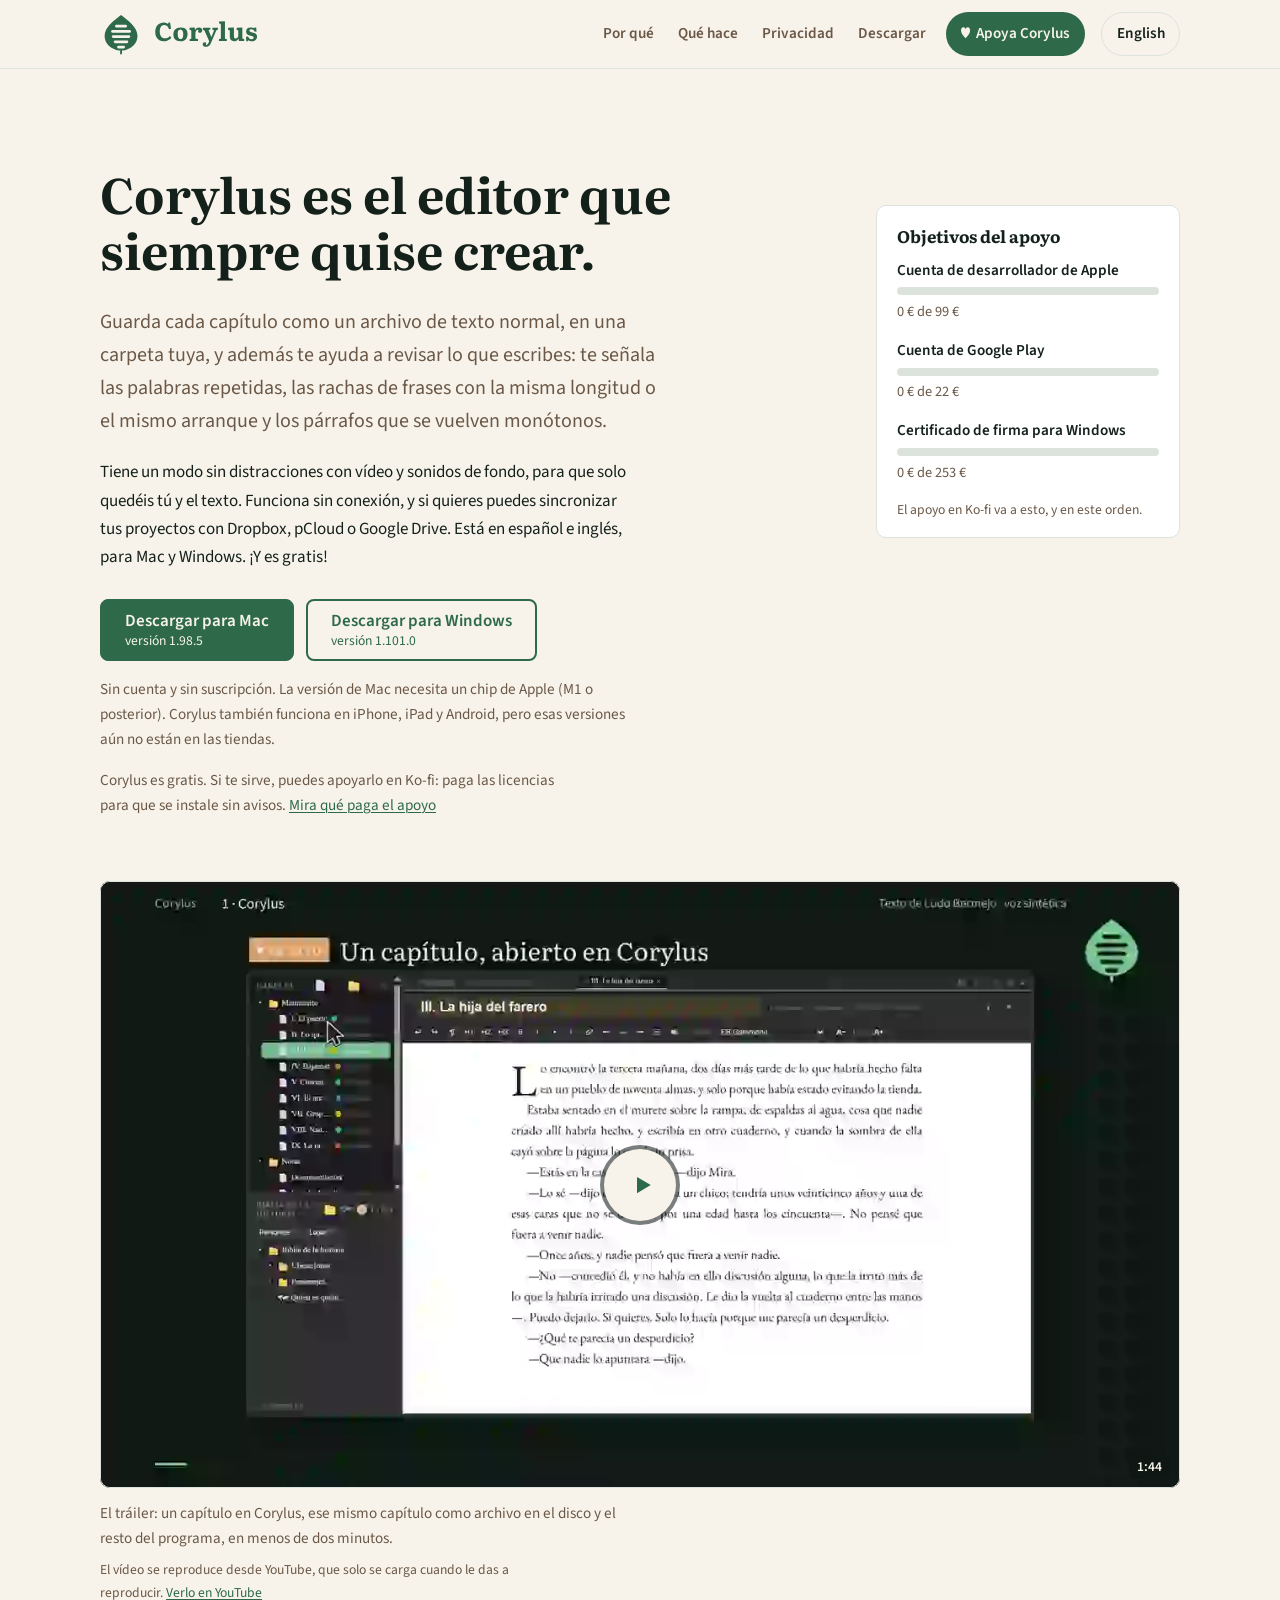
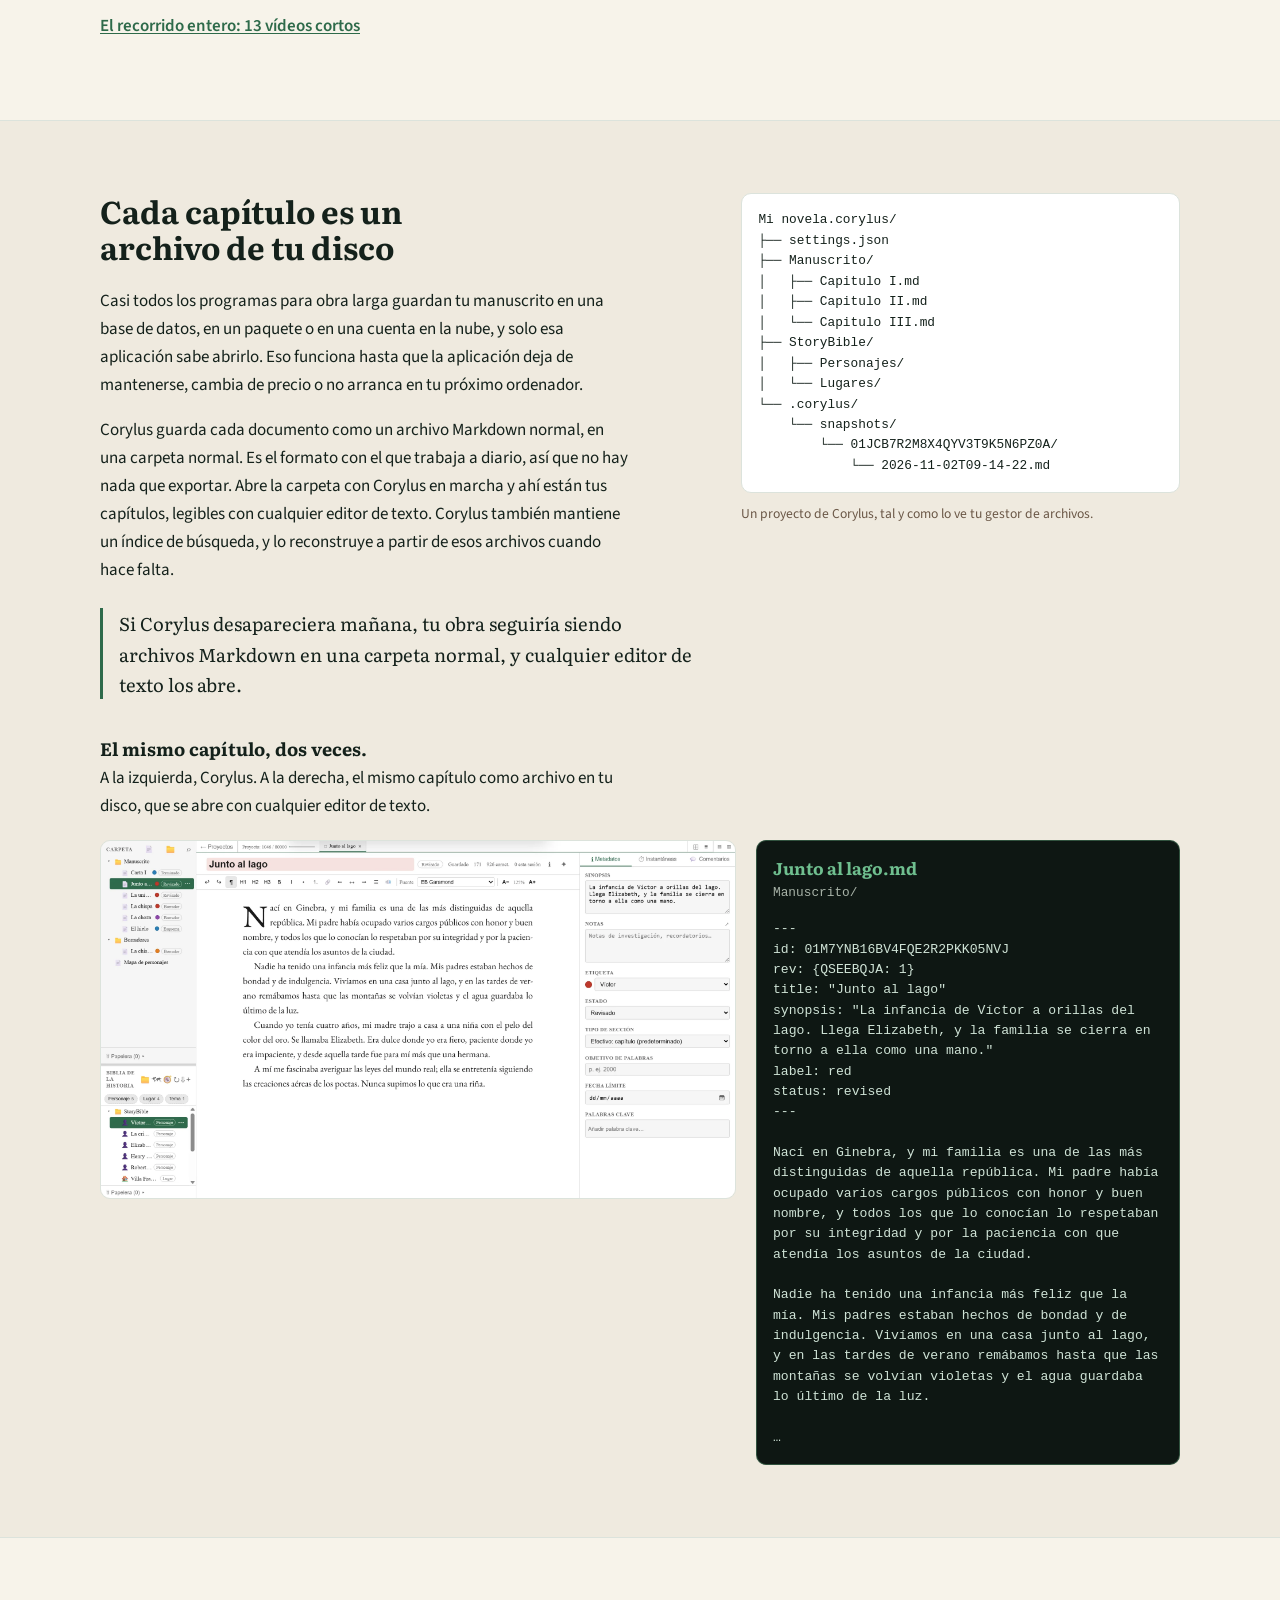
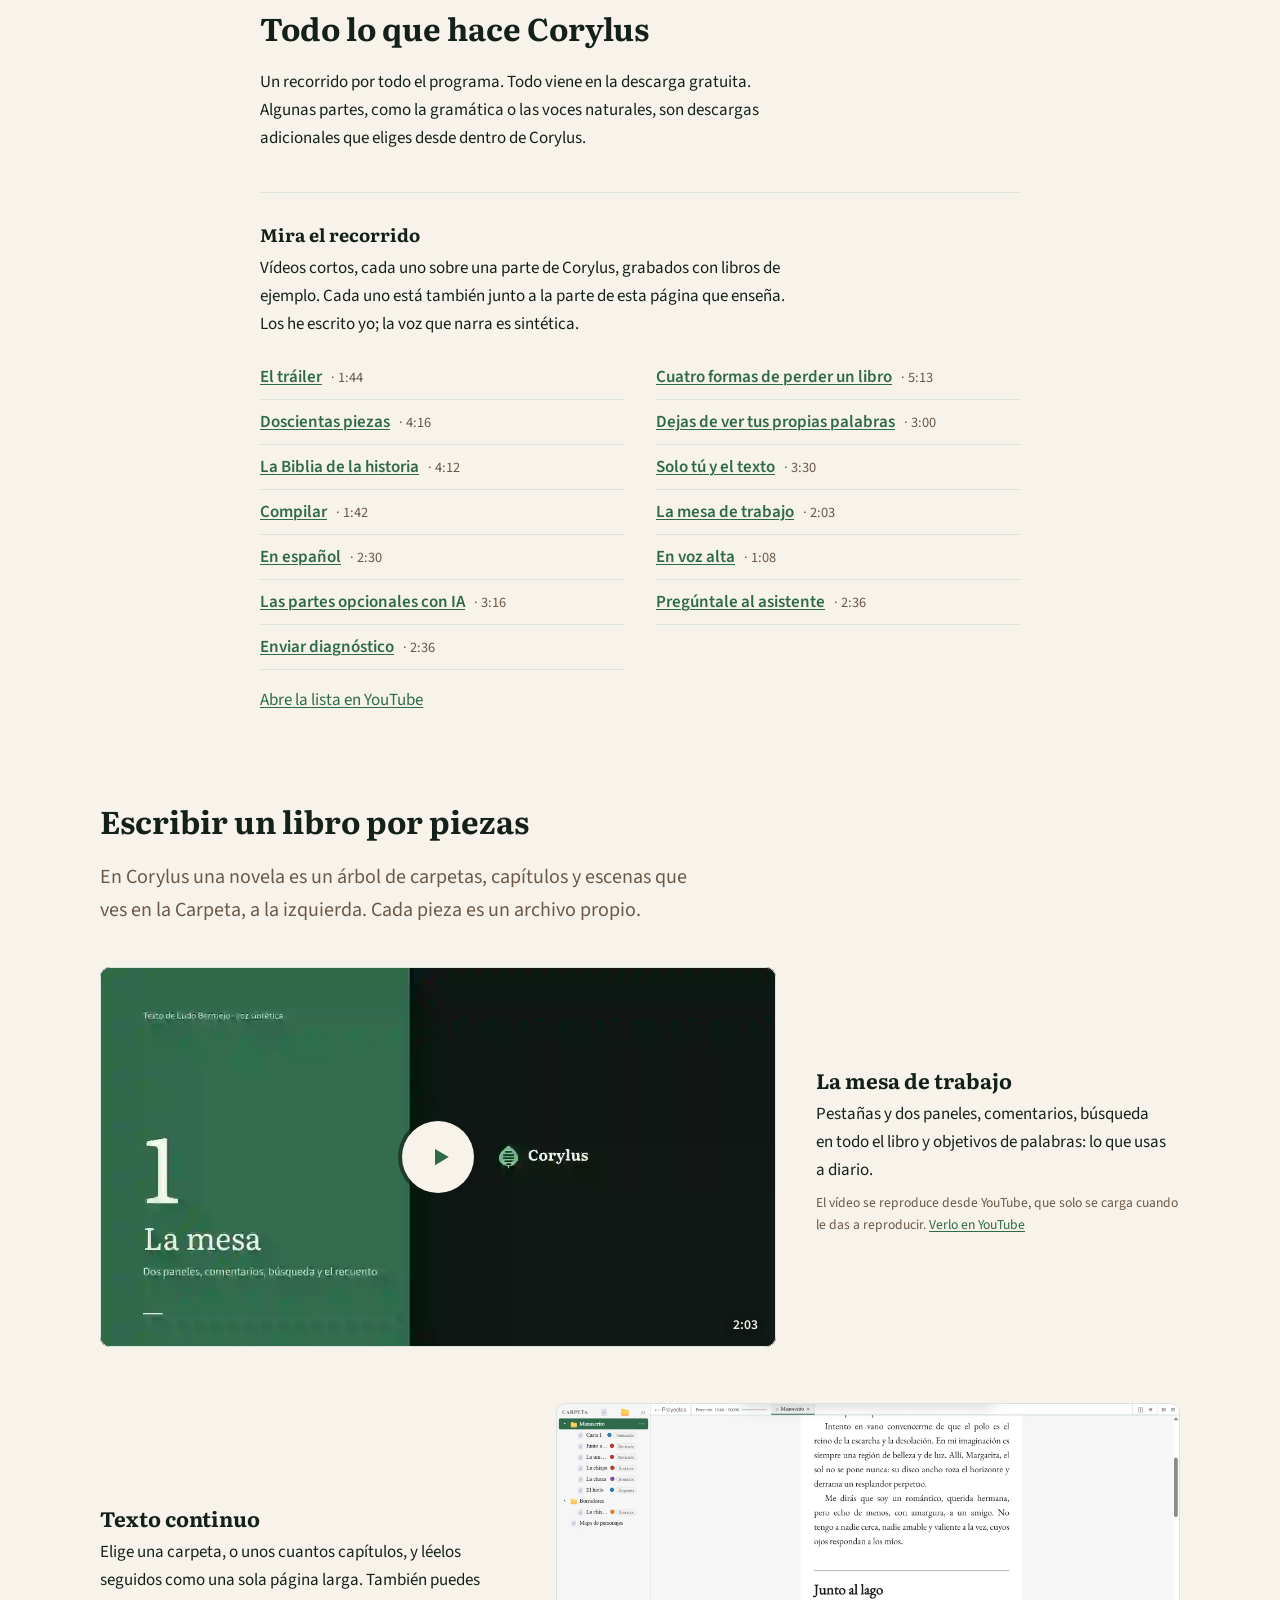
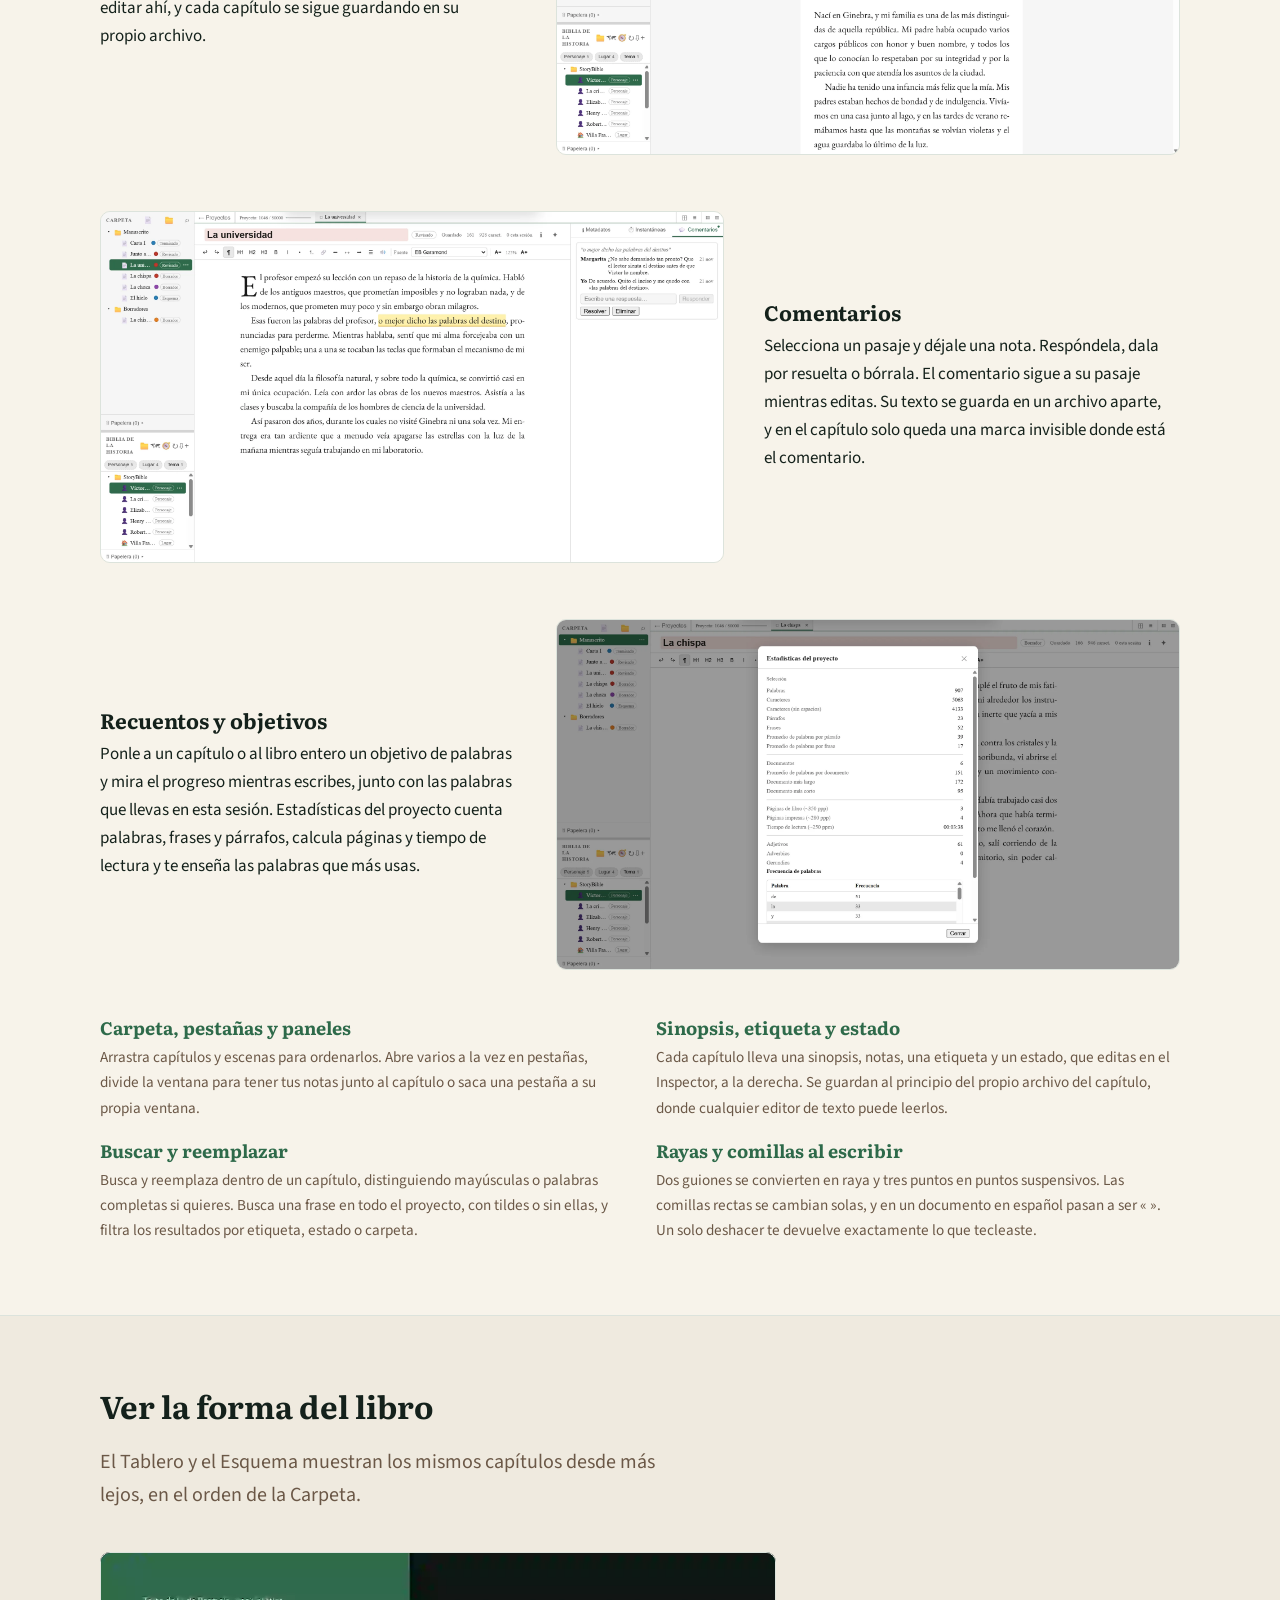
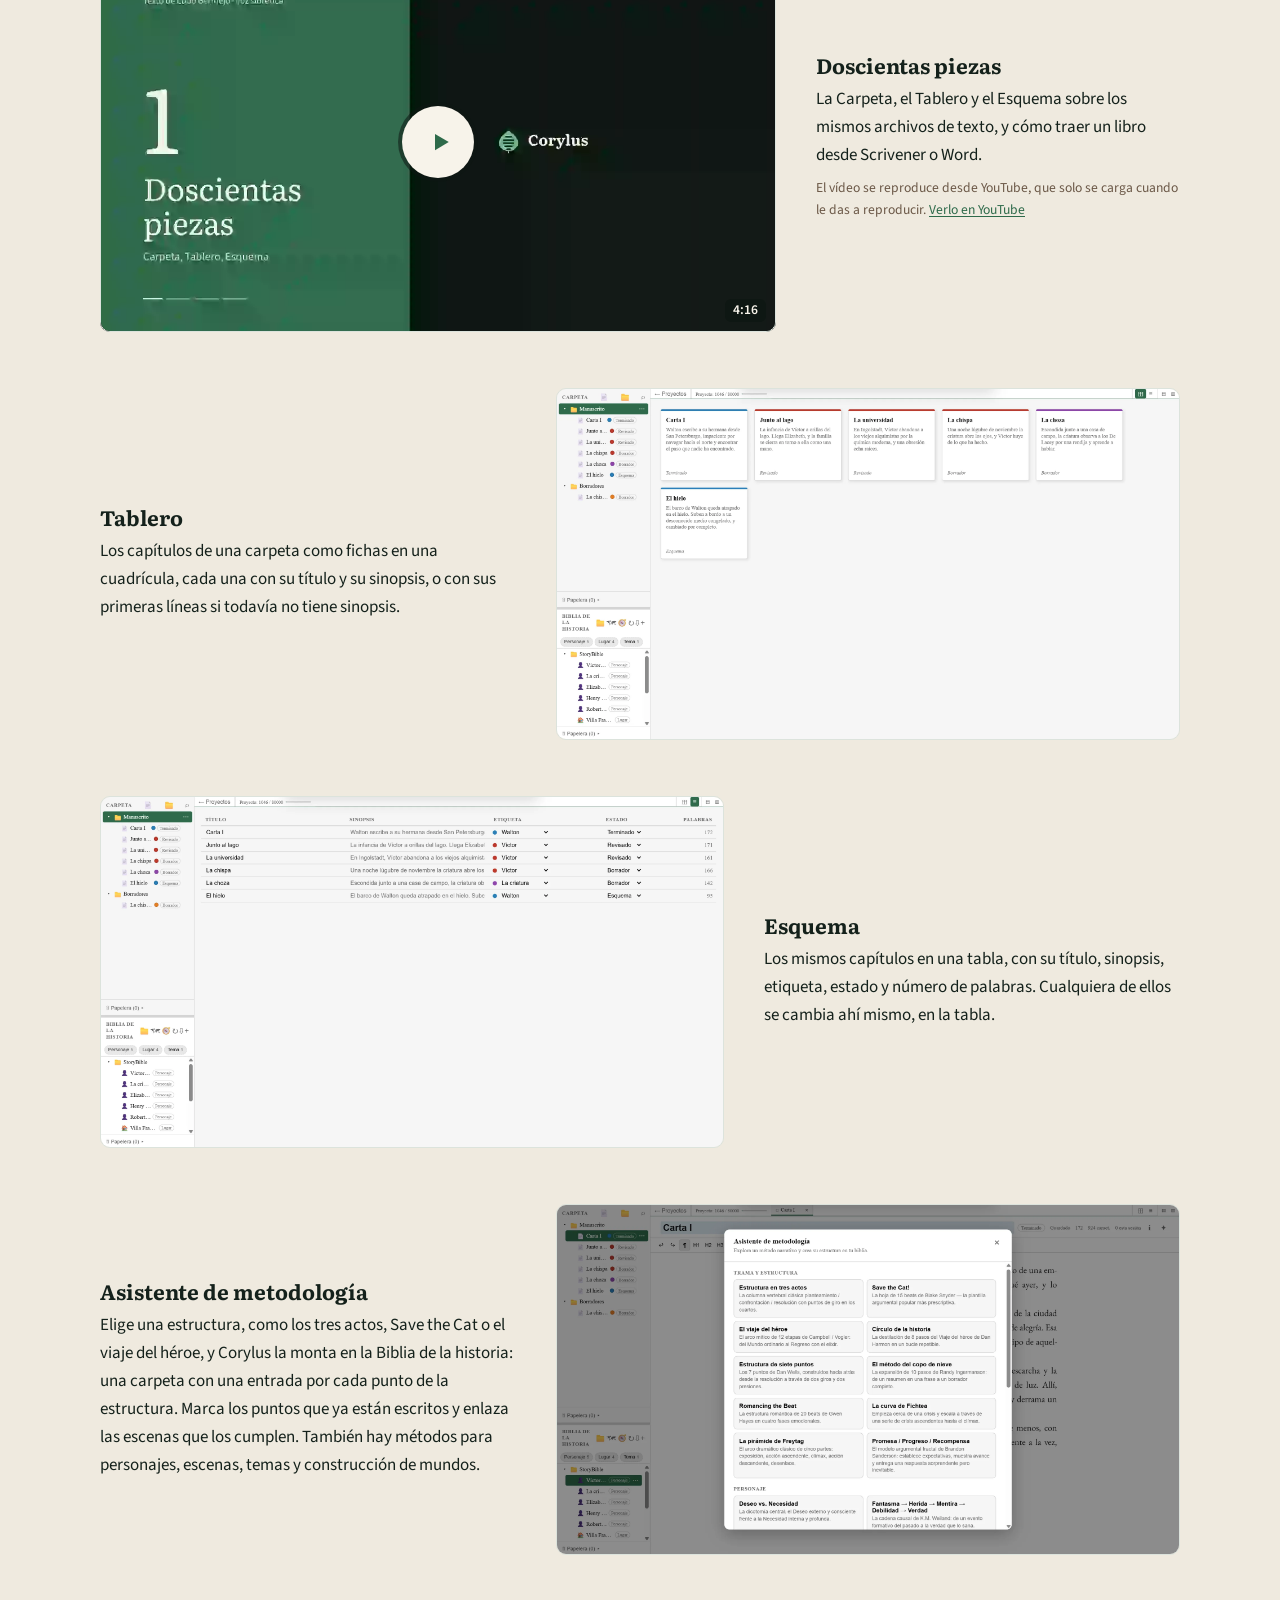
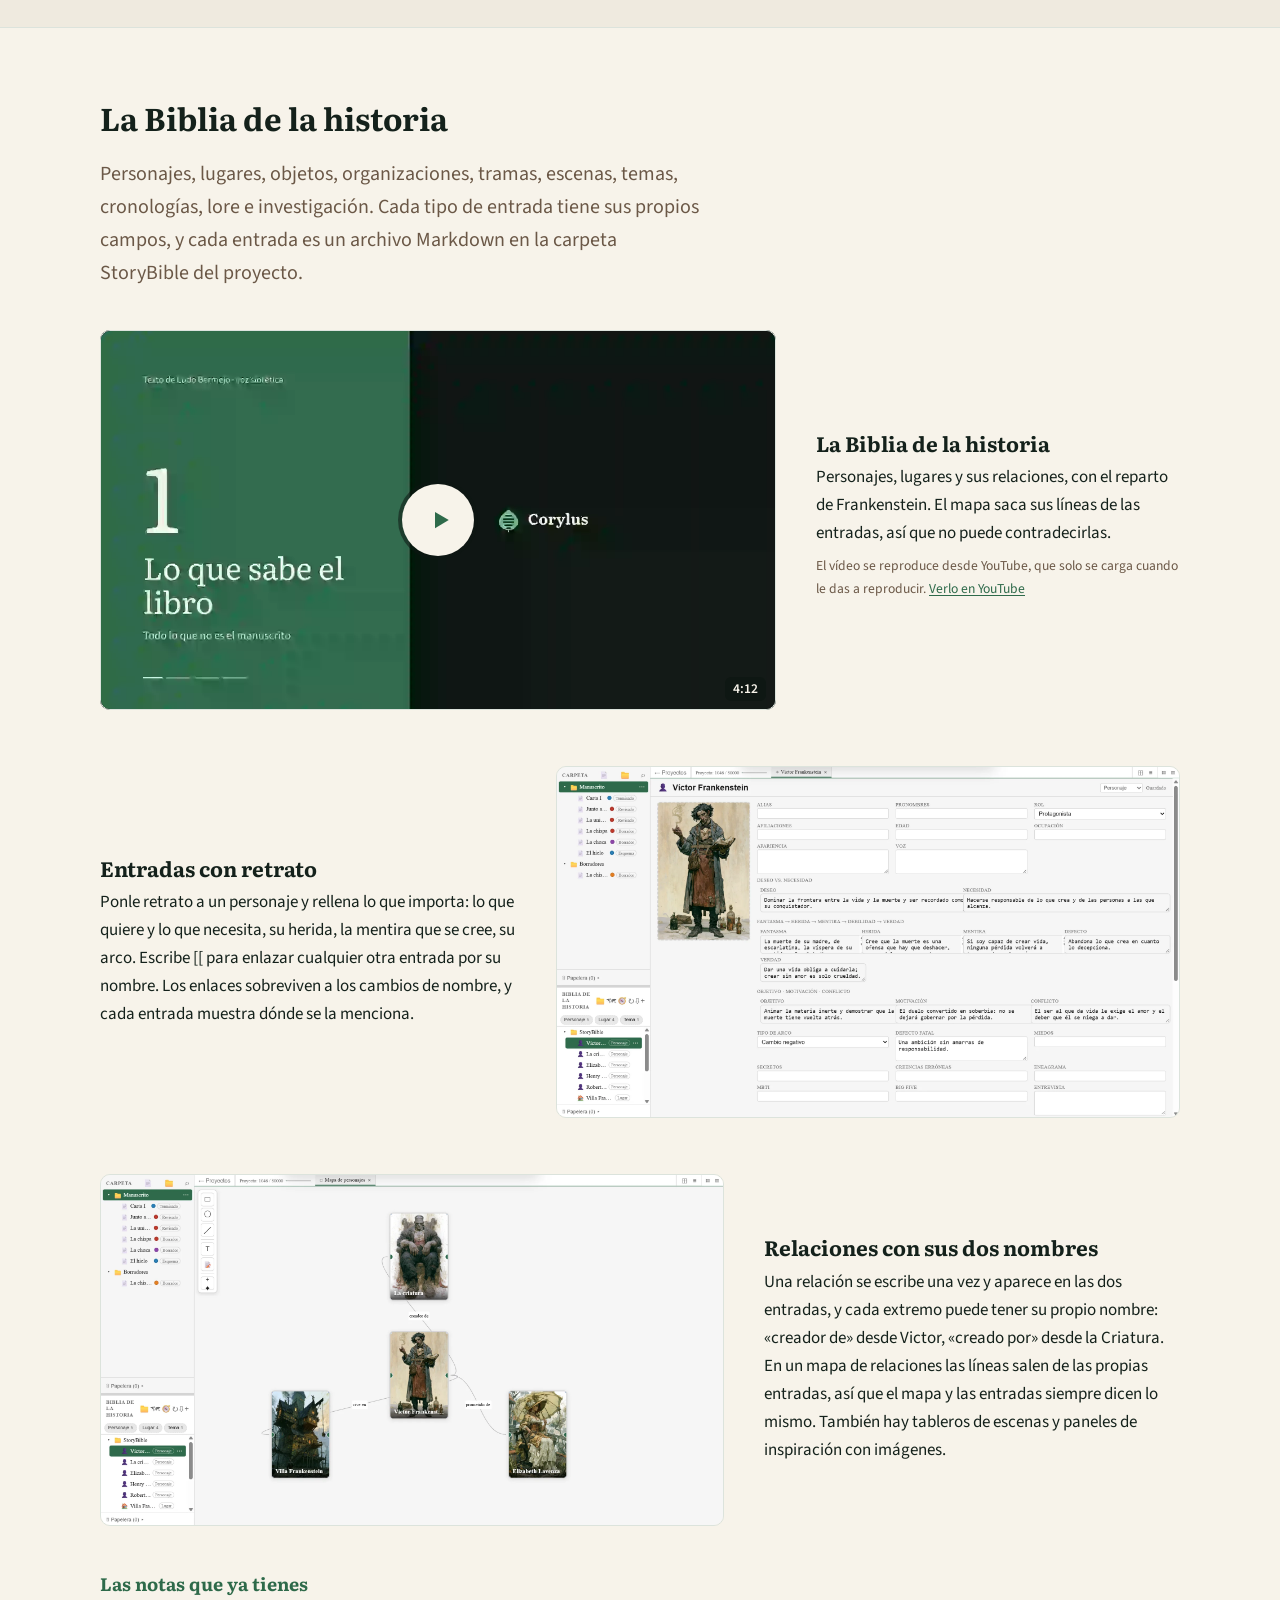
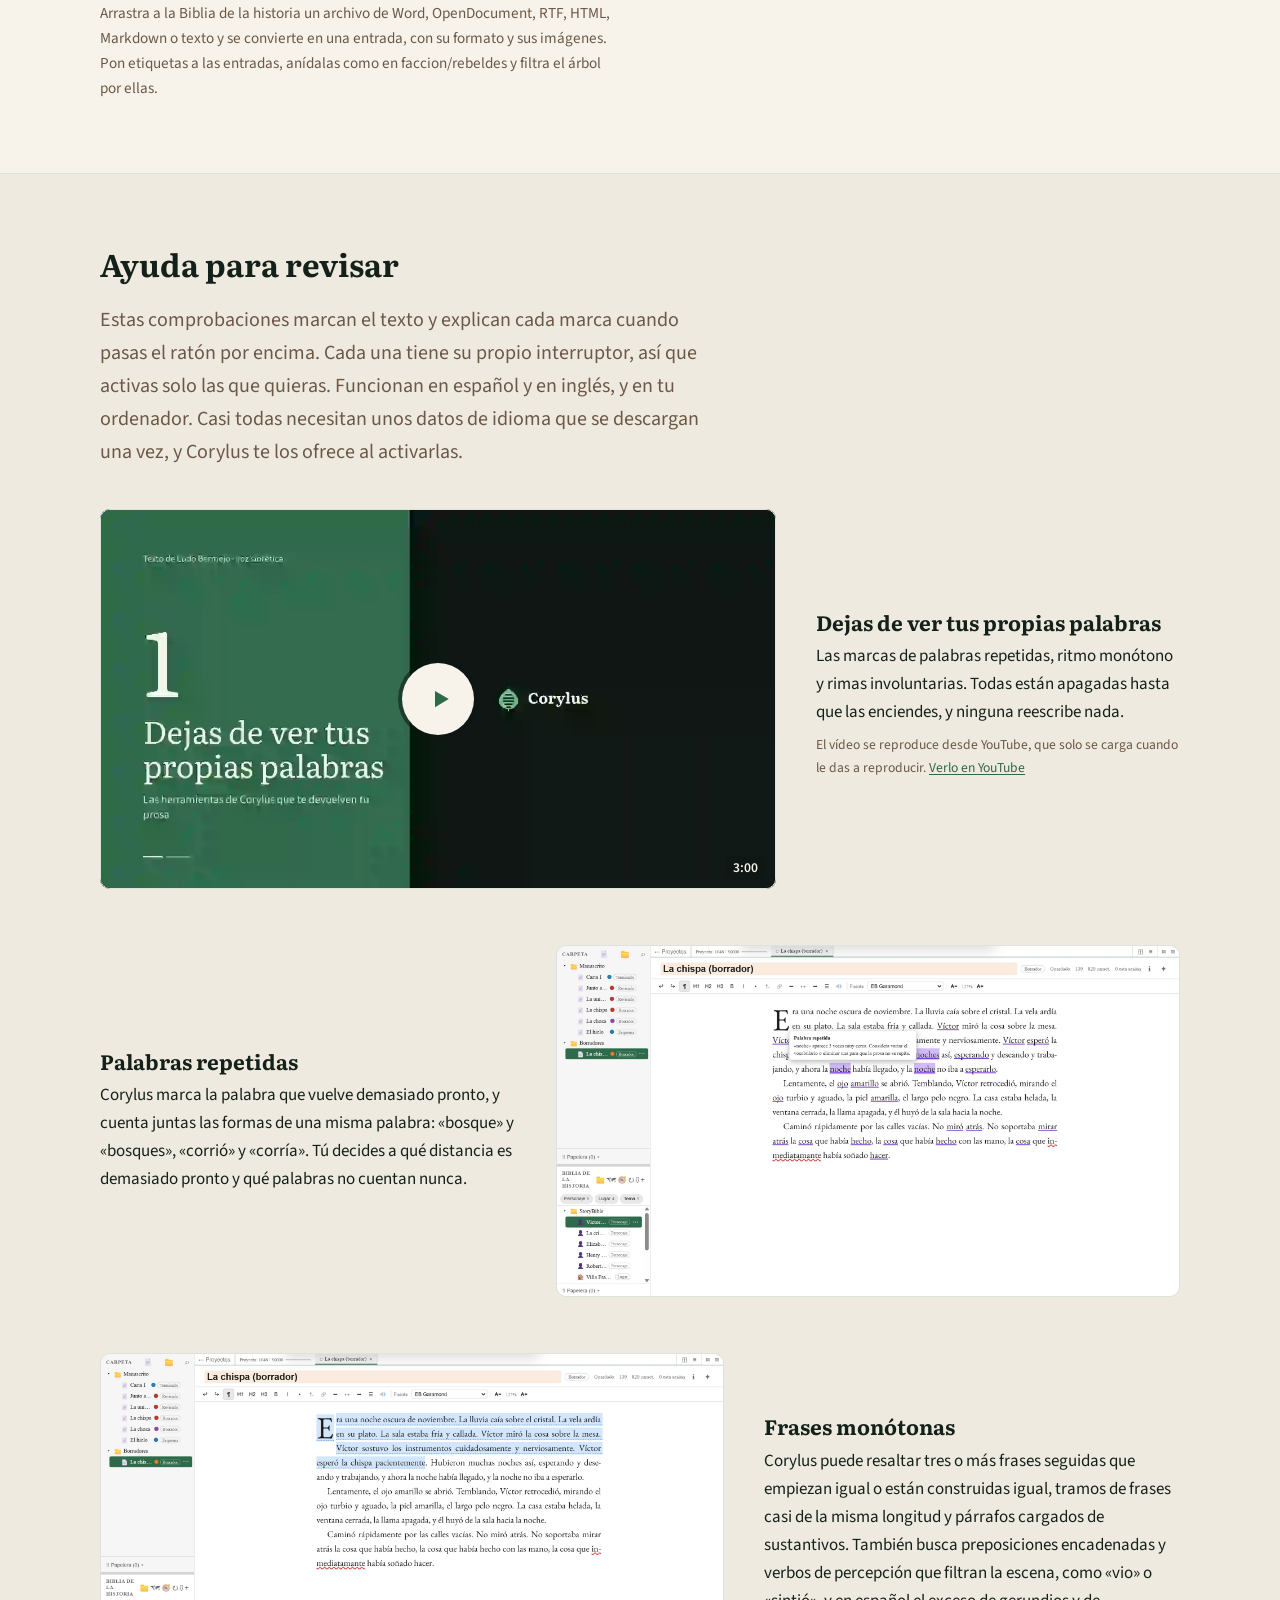
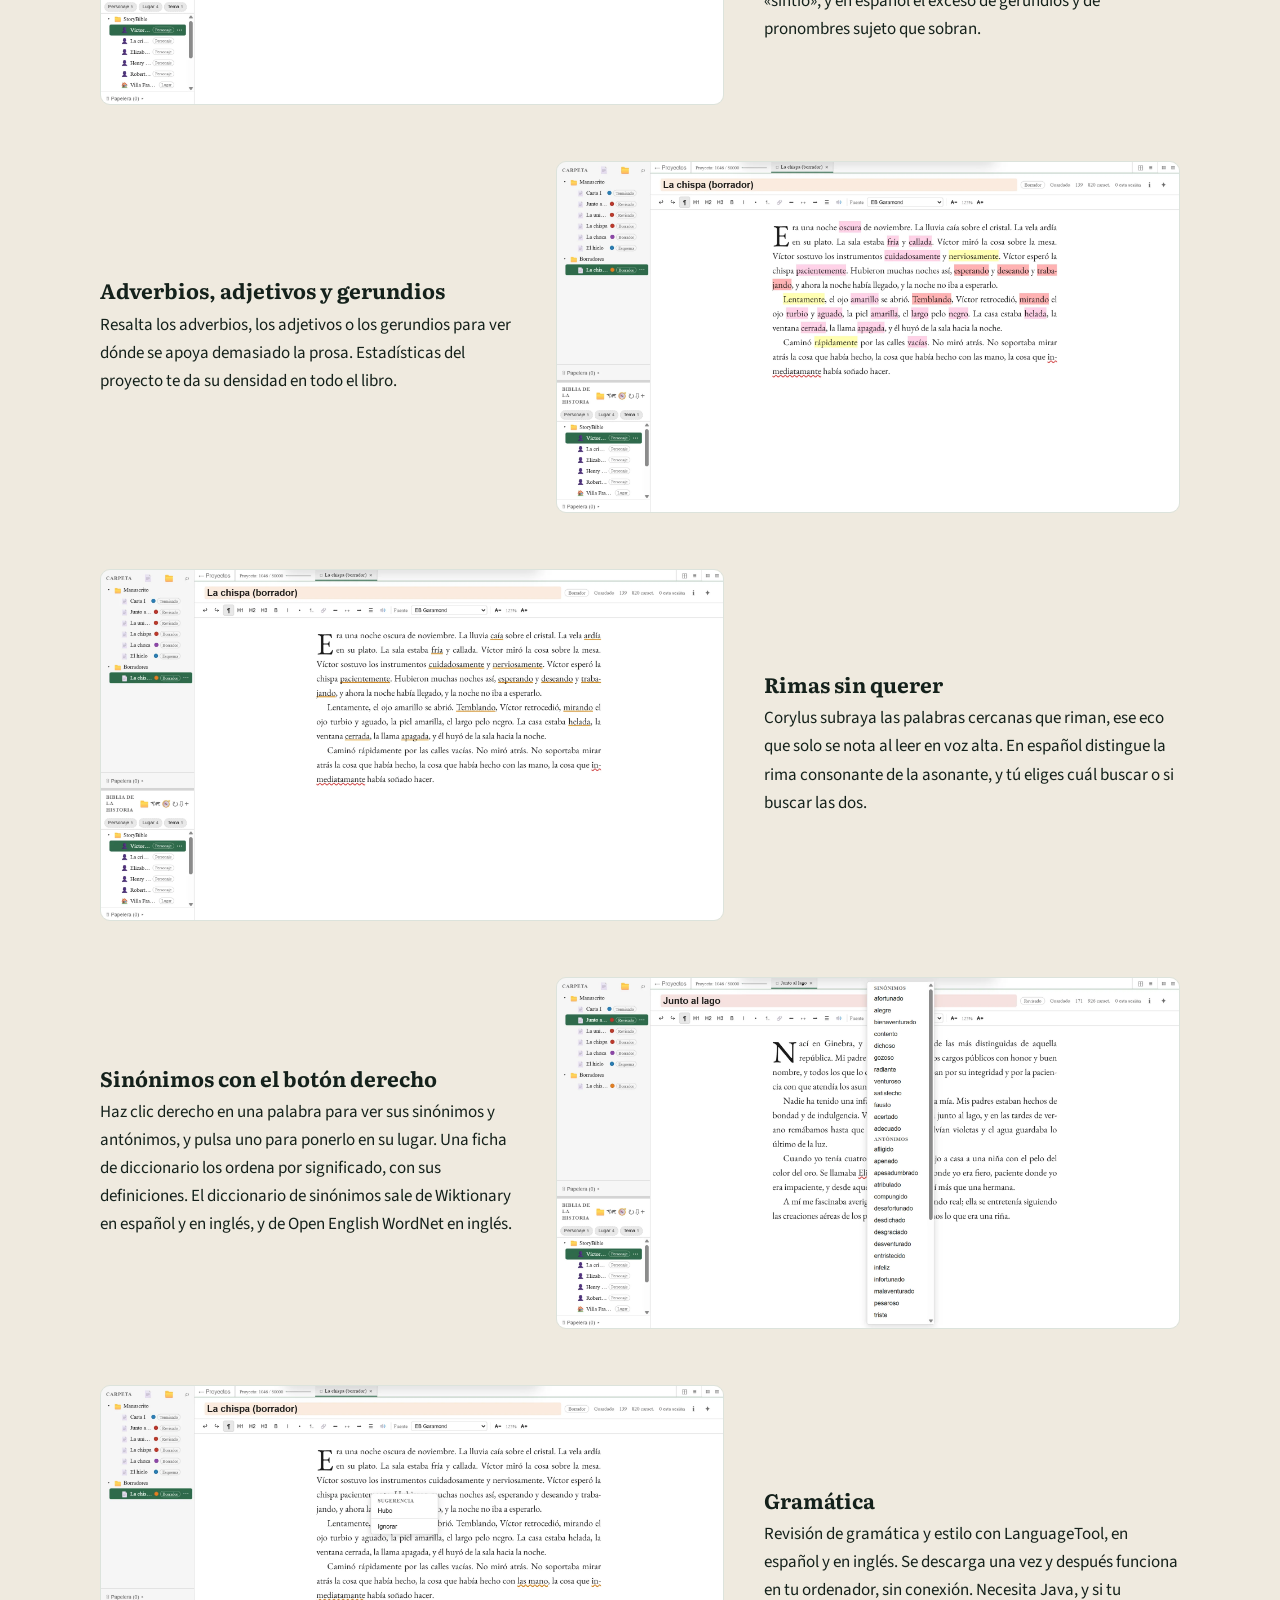
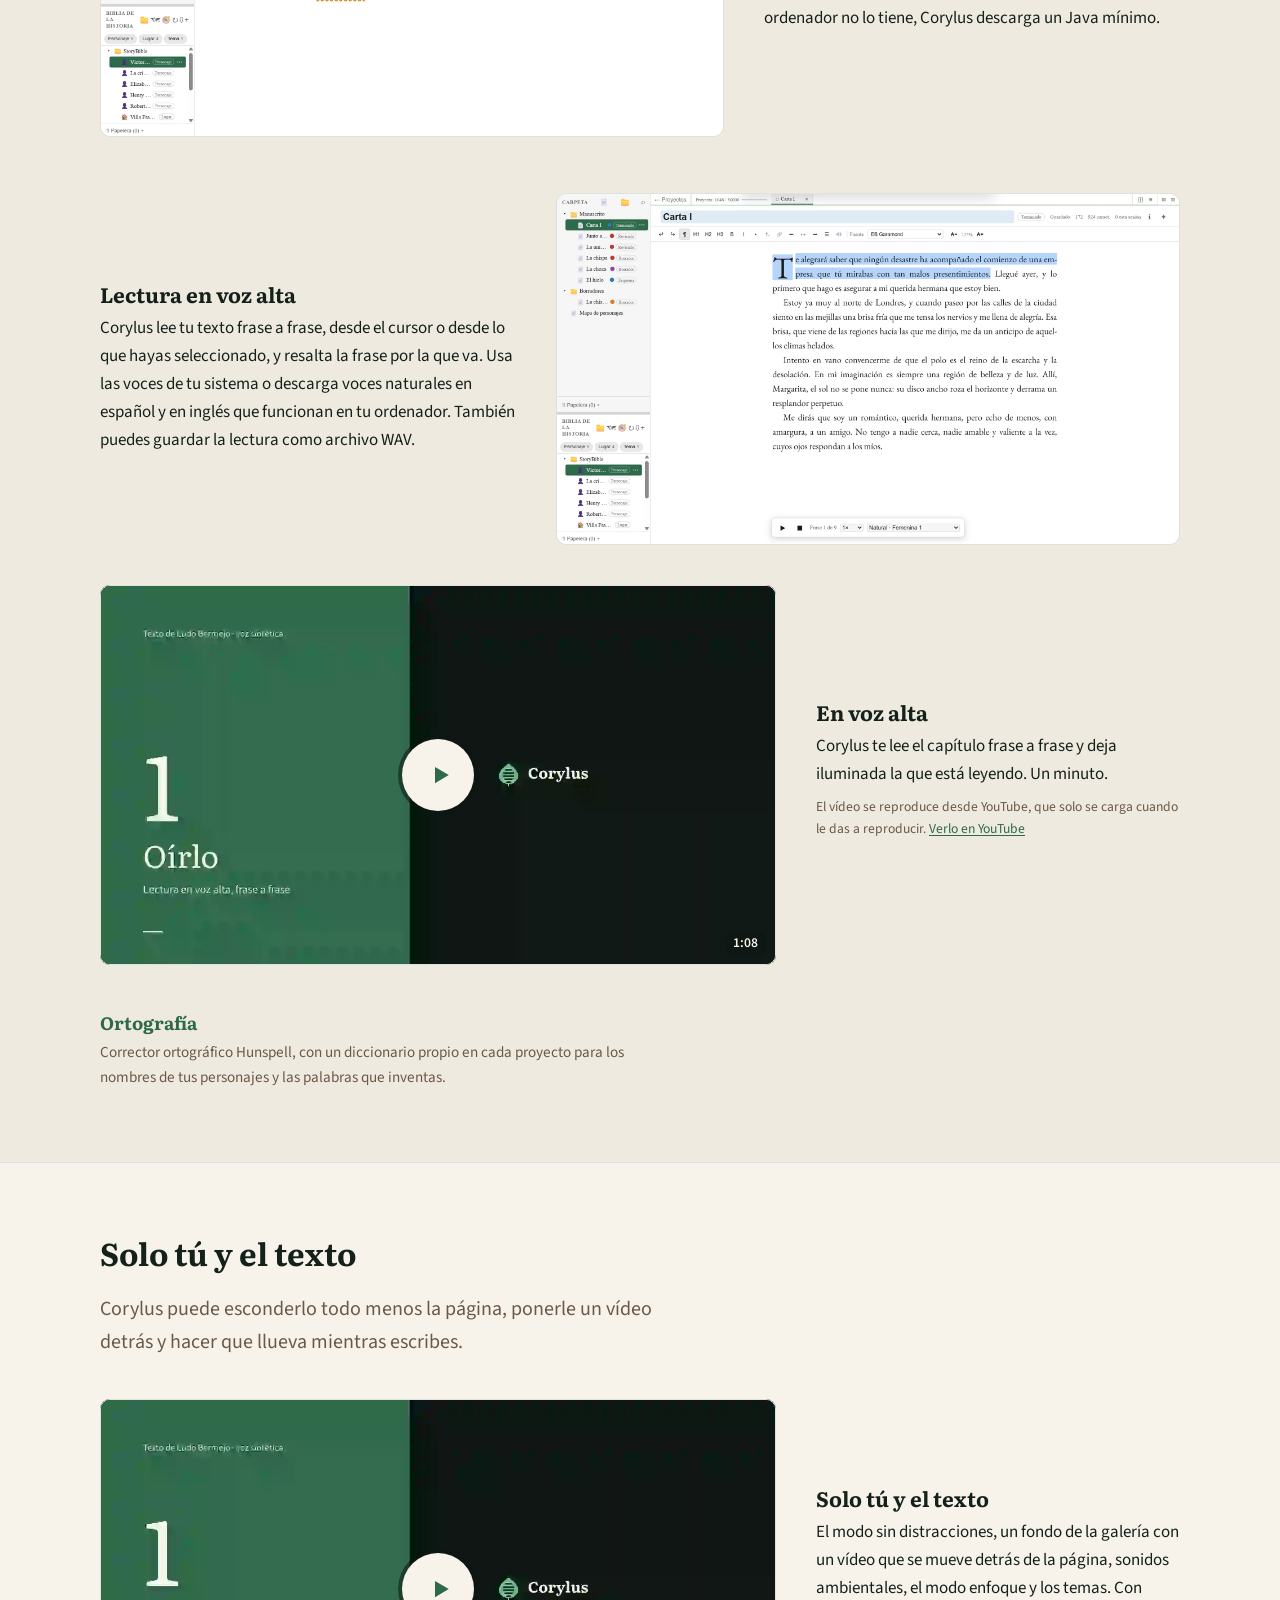
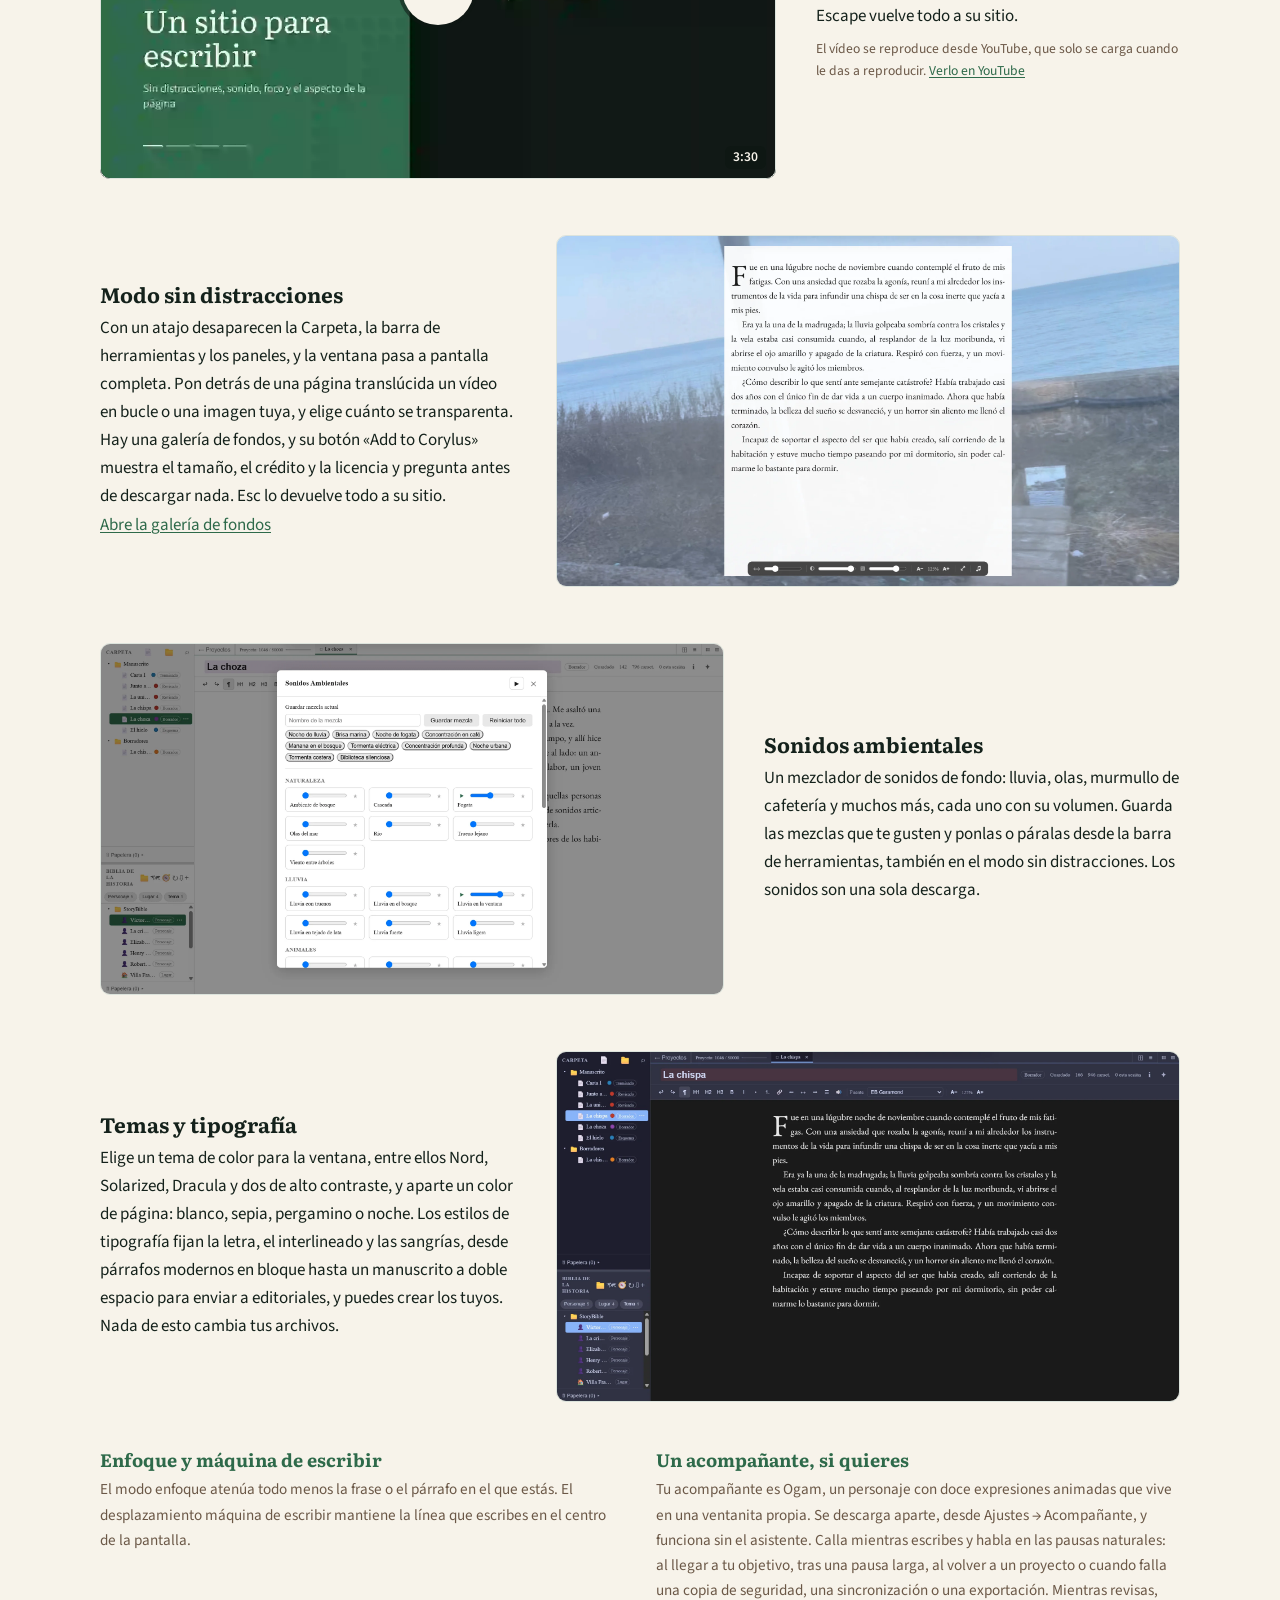
==== commit ea7956fa: "chore: rebuild for 1.101.0; the mascot is now the companion on the site" ====
--- a/es/index.html
+++ b/es/index.html
@@ -51,8 +51,8 @@
         <a class="btn" id="dl-mac" href="https://raw.githubusercontent.com/LudoBermejoES/corylus-releases/main/Corylus_1.98.5_aarch64.dmg">
           Descargar para Mac <span class="ver" data-ver-label="versión">versión 1.98.5</span>
         </a>
-        <a class="btn ghost" id="dl-win" href="https://raw.githubusercontent.com/LudoBermejoES/corylus-releases/main/Corylus_1.100.0_x64-setup.exe">
-          Descargar para Windows <span class="ver" data-ver-label="versión">versión 1.100.0</span>
+        <a class="btn ghost" id="dl-win" href="https://raw.githubusercontent.com/LudoBermejoES/corylus-releases/main/Corylus_1.101.0_x64-setup.exe">
+          Descargar para Windows <span class="ver" data-ver-label="versión">versión 1.101.0</span>
         </a>
       </p>
       <p class="note">Sin cuenta y sin suscripción. La versión de Mac necesita un chip de Apple (M1 o posterior). Corylus también funciona en iPhone, iPad y Android, pero esas versiones aún no están en las tiendas.</p>
@@ -125,7 +125,7 @@
       <div class="videos" id="videos">
         <h3>Mira el recorrido</h3>
         <p>Vídeos cortos, cada uno sobre una parte de Corylus, grabados con libros de ejemplo. Cada uno está también junto a la parte de esta página que enseña. Los he escrito yo; la voz que narra es sintética.</p>
-        <ol class="video-list"><li><a href="#hero-video">El tráiler</a> <span class="len">· 1:44</span></li><li><a href="#safety">Cuatro formas de perder un libro</a> <span class="len">· 5:13</span></li><li><a href="#structure">Doscientas piezas</a> <span class="len">· 4:16</span></li><li><a href="#revise">Dejas de ver tus propias palabras</a> <span class="len">· 3:00</span></li><li><a href="#bible">La Biblia de la historia</a> <span class="len">· 4:12</span></li><li><a href="#environment">Solo tú y el texto</a> <span class="len">· 3:30</span></li><li><a href="#finish">Compilar</a> <span class="len">· 1:42</span></li><li><a href="#writing">La mesa de trabajo</a> <span class="len">· 2:03</span></li><li><a href="#languages">En español</a> <span class="len">· 2:30</span></li><li><a href="#read-aloud">En voz alta</a> <span class="len">· 1:08</span></li><li><a href="#extras">Las partes opcionales con IA</a> <span class="len">· 3:16</span></li><li><a href="#assistant-use">Pregúntale a la mascota</a> <span class="len">· 2:36</span></li><li><a href="#diagnostics">Enviar diagnóstico</a> <span class="len">· 2:36</span></li></ol>
+        <ol class="video-list"><li><a href="#hero-video">El tráiler</a> <span class="len">· 1:44</span></li><li><a href="#safety">Cuatro formas de perder un libro</a> <span class="len">· 5:13</span></li><li><a href="#structure">Doscientas piezas</a> <span class="len">· 4:16</span></li><li><a href="#revise">Dejas de ver tus propias palabras</a> <span class="len">· 3:00</span></li><li><a href="#bible">La Biblia de la historia</a> <span class="len">· 4:12</span></li><li><a href="#environment">Solo tú y el texto</a> <span class="len">· 3:30</span></li><li><a href="#finish">Compilar</a> <span class="len">· 1:42</span></li><li><a href="#writing">La mesa de trabajo</a> <span class="len">· 2:03</span></li><li><a href="#languages">En español</a> <span class="len">· 2:30</span></li><li><a href="#read-aloud">En voz alta</a> <span class="len">· 1:08</span></li><li><a href="#extras">Las partes opcionales con IA</a> <span class="len">· 3:16</span></li><li><a href="#assistant-use">Pregúntale al asistente</a> <span class="len">· 2:36</span></li><li><a href="#diagnostics">Enviar diagnóstico</a> <span class="len">· 2:36</span></li></ol>
         <p><a href="https://www.youtube.com/playlist?list=PLAx-paBq5bo8" rel="noopener">Abre la lista en YouTube</a></p>
       </div>
     </div>
@@ -173,7 +173,7 @@
       <p class="lead">Corylus puede esconderlo todo menos la página, ponerle un vídeo detrás y hacer que llueva mientras escribes.</p>
       <article class="video video-block"><div class="video-frame" data-video="HBH8hr-0-w0" data-title="Solo tú y el texto"><a class="video-play" href="https://www.youtube.com/watch?v=HBH8hr-0-w0" aria-label="Reproducir «Solo tú y el texto» (carga YouTube)"><img src="../assets/videos/es/environment.webp" alt="" width="1280" height="720" loading="lazy"><span class="video-btn" aria-hidden="true"><svg viewBox="0 0 24 24" width="28" height="28" aria-hidden="true" focusable="false"><path d="M8 5.5v13l11-6.5z" fill="currentColor"/></svg></span><span class="video-len">3:30</span></a></div><div class="video-text"><h3>Solo tú y el texto</h3><p>El modo sin distracciones, un fondo de la galería con un vídeo que se mueve detrás de la página, sonidos ambientales, el modo enfoque y los temas. Con Escape vuelve todo a su sitio.</p><p class="note video-note">El vídeo se reproduce desde YouTube, que solo se carga cuando le das a reproducir. <a href="https://www.youtube.com/watch?v=HBH8hr-0-w0">Verlo en YouTube</a></p></div></article>
       <div class="feature"><div><h3>Modo sin distracciones</h3><p>Con un atajo desaparecen la Carpeta, la barra de herramientas y los paneles, y la ventana pasa a pantalla completa. Pon detrás de una página translúcida un vídeo en bucle o una imagen tuya, y elige cuánto se transparenta. Hay una galería de fondos, y su botón «Add to Corylus» muestra el tamaño, el crédito y la licencia y pregunta antes de descargar nada. Esc lo devuelve todo a su sitio.</p><p class="feat-link"><a href="https://ludobermejoes.github.io/corylus-distractionfree-wallpaper" rel="noopener">Abre la galería de fondos</a></p></div><figure class="feature-shot"><a class="zoom" href="../assets/shots/es/distraction-free.webp"><img src="../assets/shots/es/distraction-free.webp" alt="El modo sin distracciones: un capítulo sobre una página translúcida delante de un vídeo de fondo, con la barra de controles flotante." width="2208" height="1242" loading="lazy"></a></figure></div><div class="feature"><div><h3>Sonidos ambientales</h3><p>Un mezclador de sonidos de fondo: lluvia, olas, murmullo de cafetería y muchos más, cada uno con su volumen. Guarda las mezclas que te gusten y ponlas o páralas desde la barra de herramientas, también en el modo sin distracciones. Los sonidos son una sola descarga.</p></div><figure class="feature-shot"><a class="zoom" href="../assets/shots/es/ambient-sounds.webp"><img src="../assets/shots/es/ambient-sounds.webp" alt="El mezclador de Sonidos Ambientales, con los sonidos agrupados por categoría y un control de volumen para cada uno." width="2208" height="1242" loading="lazy"></a></figure></div><div class="feature"><div><h3>Temas y tipografía</h3><p>Elige un tema de color para la ventana, entre ellos Nord, Solarized, Dracula y dos de alto contraste, y aparte un color de página: blanco, sepia, pergamino o noche. Los estilos de tipografía fijan la letra, el interlineado y las sangrías, desde párrafos modernos en bloque hasta un manuscrito a doble espacio para enviar a editoriales, y puedes crear los tuyos. Nada de esto cambia tus archivos.</p></div><figure class="feature-shot"><a class="zoom" href="../assets/shots/es/themes.webp"><img src="../assets/shots/es/themes.webp" alt="Un capítulo con otro tema de color." width="2208" height="1242" loading="lazy"></a></figure></div>
-      <ul class="grid two"><li><h3>Enfoque y máquina de escribir</h3><p>El modo enfoque atenúa todo menos la frase o el párrafo en el que estás. El desplazamiento máquina de escribir mantiene la línea que escribes en el centro de la pantalla.</p></li></ul>
+      <ul class="grid two"><li><h3>Enfoque y máquina de escribir</h3><p>El modo enfoque atenúa todo menos la frase o el párrafo en el que estás. El desplazamiento máquina de escribir mantiene la línea que escribes en el centro de la pantalla.</p></li><li><h3>Un acompañante, si quieres</h3><p>Tu acompañante es Ogam, un personaje con doce expresiones animadas que vive en una ventanita propia. Se descarga aparte, desde Ajustes → Acompañante, y funciona sin el asistente. Calla mientras escribes y habla en las pausas naturales: al llegar a tu objetivo, tras una pausa larga, al volver a un proyecto o cuando falla una copia de seguridad, una sincronización o una exportación. Mientras revisas, puede enseñarte lo que encontraron las comprobaciones que tienes activas y llevarte a cada sitio. Para ortografía, gramática, sinónimos y espacios dobles te enseña el cambio antes y después. Nunca cambia tu texto por su cuenta; elige un cambio y puedes deshacerlo. «¿Por qué?» te dice por qué habló, y «Menos de esto» o «No me lo menciones más» lo hacen más callado, nunca más hablador. Funciona en tu ordenador, y sus comentarios salen de recuentos y de lo que encontraron tus comprobaciones, nunca de leer tu texto.</p></li></ul>
     </div>
   </section>
   <section class="group band" id="safety">
@@ -207,9 +207,9 @@
     <div class="wrap">
       <h2>Extras opcionales con IA</h2>
       <p class="lead">Dos partes de Corylus usan IA. Las dos están apagadas hasta que las instalas, y todo lo anterior funciona sin ellas.</p>
-      <article class="video video-block"><div class="video-frame" data-video="tGTEv6_iLpo" data-title="Las partes opcionales con IA"><a class="video-play" href="https://www.youtube.com/watch?v=tGTEv6_iLpo" aria-label="Reproducir «Las partes opcionales con IA» (carga YouTube)"><img src="../assets/videos/es/extras.webp" alt="" width="1280" height="720" loading="lazy"><span class="video-btn" aria-hidden="true"><svg viewBox="0 0 24 24" width="28" height="28" aria-hidden="true" focusable="false"><path d="M8 5.5v13l11-6.5z" fill="currentColor"/></svg></span><span class="video-len">3:16</span></a></div><div class="video-text"><h3>Las partes opcionales con IA</h3><p>El asistente que funciona en tu ordenador, y cómo se conecta a un proyecto una aplicación de IA como Claude, con el permiso que tú das proyecto a proyecto. Las dos están apagadas hasta que las instalas.</p><p class="note video-note">El vídeo se reproduce desde YouTube, que solo se carga cuando le das a reproducir. <a href="https://www.youtube.com/watch?v=tGTEv6_iLpo">Verlo en YouTube</a></p></div></article><div id="assistant-use"><article class="video video-block"><div class="video-frame" data-video="i_W1yQqplP8" data-title="Pregúntale a la mascota"><a class="video-play" href="https://www.youtube.com/watch?v=i_W1yQqplP8" aria-label="Reproducir «Pregúntale a la mascota» (carga YouTube)"><img src="../assets/videos/es/assistant-use.webp" alt="" width="1280" height="720" loading="lazy"><span class="video-btn" aria-hidden="true"><svg viewBox="0 0 24 24" width="28" height="28" aria-hidden="true" focusable="false"><path d="M8 5.5v13l11-6.5z" fill="currentColor"/></svg></span><span class="video-len">2:36</span></a></div><div class="video-text"><h3>Pregúntale a la mascota</h3><p>Pídele cosas a la mascota, o al panel del asistente, con tus propias palabras. Divide el editor, cuenta cuántas palabras llevas, te dice en qué capítulos sale un nombre y te enseña qué dice un capítulo. Todo lo que cambiaría tu texto se detiene y te pregunta antes.</p><p class="note video-note">El vídeo se reproduce desde YouTube, que solo se carga cuando le das a reproducir. <a href="https://www.youtube.com/watch?v=i_W1yQqplP8">Verlo en YouTube</a></p></div></article></div>
-      
-      <ul class="grid two"><li><h3>Un asistente local</h3><p>Un panel que responde preguntas sobre tu propio libro con un modelo Qwen3 que funciona en tu ordenador a través de Ollama. El modelo es una descarga de entre 1 y 9 GB aproximadamente, y Corylus te propone uno ajustado a la memoria de tu ordenador. En Windows puede funcionar en una tarjeta gráfica NVIDIA, AMD o Intel, que responde mucho más deprisa; Corylus descarga solo el complemento que necesita esa tarjeta. Pídele con tus palabras que abra un panel o divida el editor, y lo hace. Todo lo que cambiaría tu texto se detiene y te pregunta antes. También puedes hablar con él a través de la mascota, que vive en una ventanita propia y está apagada hasta que la activas.</p></li><li><h3>Aplicaciones de IA, por MCP</h3><p>Si usas una aplicación de IA compatible con MCP, como Claude Desktop o Claude Code, puedes dejar que lea tu proyecto y, si se lo permites, que lo edite. Lo decides proyecto a proyecto: nada, solo lectura, preguntar antes de cada cambio o cambiar con libertad. Corylus saca una instantánea antes de cada cambio y lleva un registro desde el que puedes deshacer cualquiera. Lo que esa aplicación lee va a su propio servicio, con sus propias condiciones.</p></li></ul>
+      <article class="video video-block"><div class="video-frame" data-video="tGTEv6_iLpo" data-title="Las partes opcionales con IA"><a class="video-play" href="https://www.youtube.com/watch?v=tGTEv6_iLpo" aria-label="Reproducir «Las partes opcionales con IA» (carga YouTube)"><img src="../assets/videos/es/extras.webp" alt="" width="1280" height="720" loading="lazy"><span class="video-btn" aria-hidden="true"><svg viewBox="0 0 24 24" width="28" height="28" aria-hidden="true" focusable="false"><path d="M8 5.5v13l11-6.5z" fill="currentColor"/></svg></span><span class="video-len">3:16</span></a></div><div class="video-text"><h3>Las partes opcionales con IA</h3><p>El asistente que funciona en tu ordenador, y cómo se conecta a un proyecto una aplicación de IA como Claude, con el permiso que tú das proyecto a proyecto. Las dos están apagadas hasta que las instalas.</p><p class="note video-note">El vídeo se reproduce desde YouTube, que solo se carga cuando le das a reproducir. <a href="https://www.youtube.com/watch?v=tGTEv6_iLpo">Verlo en YouTube</a></p></div></article><div id="assistant-use"><article class="video video-block"><div class="video-frame" data-video="i_W1yQqplP8" data-title="Pregúntale al asistente"><a class="video-play" href="https://www.youtube.com/watch?v=i_W1yQqplP8" aria-label="Reproducir «Pregúntale al asistente» (carga YouTube)"><img src="../assets/videos/es/assistant-use.webp" alt="" width="1280" height="720" loading="lazy"><span class="video-btn" aria-hidden="true"><svg viewBox="0 0 24 24" width="28" height="28" aria-hidden="true" focusable="false"><path d="M8 5.5v13l11-6.5z" fill="currentColor"/></svg></span><span class="video-len">2:36</span></a></div><div class="video-text"><h3>Pregúntale al asistente</h3><p>Pídele cosas al asistente con tus propias palabras, en su panel o a través de tu acompañante, que en el vídeo aún se llama mascota. Divide el editor, cuenta cuántas palabras llevas, te dice en qué capítulos sale un nombre y te enseña qué dice un capítulo. Todo lo que cambiaría tu texto se detiene y te pregunta antes.</p><p class="note video-note">El vídeo se reproduce desde YouTube, que solo se carga cuando le das a reproducir. <a href="https://www.youtube.com/watch?v=i_W1yQqplP8">Verlo en YouTube</a></p></div></article></div>
+      
+      <ul class="grid two"><li><h3>Un asistente local</h3><p>Un panel que responde preguntas sobre tu propio libro con un modelo Qwen3 que funciona en tu ordenador a través de Ollama. El modelo es una descarga de entre 1 y 9 GB aproximadamente, y Corylus te propone uno ajustado a la memoria de tu ordenador. En Windows puede funcionar en una tarjeta gráfica NVIDIA, AMD o Intel, que responde mucho más deprisa; Corylus descarga solo el complemento que necesita esa tarjeta. Pídele con tus palabras que abra un panel o divida el editor, y lo hace. Todo lo que cambiaría tu texto se detiene y te pregunta antes. También puedes hablar con él a través de tu acompañante, un personaje que vive en una ventanita propia y está apagado hasta que lo activas.</p></li><li><h3>Aplicaciones de IA, por MCP</h3><p>Si usas una aplicación de IA compatible con MCP, como Claude Desktop o Claude Code, puedes dejar que lea tu proyecto y, si se lo permites, que lo edite. Lo decides proyecto a proyecto: nada, solo lectura, preguntar antes de cada cambio o cambiar con libertad. Corylus saca una instantánea antes de cada cambio y lleva un registro desde el que puedes deshacer cualquiera. Lo que esa aplicación lee va a su propio servicio, con sus propias condiciones.</p></li></ul>
     </div>
   </section>
 
@@ -241,7 +241,7 @@
       <h2>Descarga Corylus</h2>
       <p class="downloads">
         <a class="btn" href="https://raw.githubusercontent.com/LudoBermejoES/corylus-releases/main/Corylus_1.98.5_aarch64.dmg">Descargar para Mac</a>
-        <a class="btn ghost" href="https://raw.githubusercontent.com/LudoBermejoES/corylus-releases/main/Corylus_1.100.0_x64-setup.exe">Descargar para Windows</a>
+        <a class="btn ghost" href="https://raw.githubusercontent.com/LudoBermejoES/corylus-releases/main/Corylus_1.101.0_x64-setup.exe">Descargar para Windows</a>
       </p>
       <p class="note">Corylus ya funciona en iPhone, iPad y Android: la misma aplicación, abriendo las mismas carpetas de proyecto. Todavía no puedo repartir esas versiones, porque la App Store y Google Play piden cuentas de desarrollador que aún no tengo. Pagarlas es parte de lo que cubre el apoyo en Ko-fi.</p>
       <p class="note">Corylus todavía no está notarizado por Apple, así que la primera vez que lo abras macOS te dirá que no puede verificar al desarrollador. Haz clic derecho en Corylus.app, elige Abrir y después Abrir otra vez. En macOS 15 o posterior, ve a Ajustes del Sistema, entra en Privacidad y seguridad y pulsa Abrir igualmente. Solo hace falta una vez por descarga.</p>
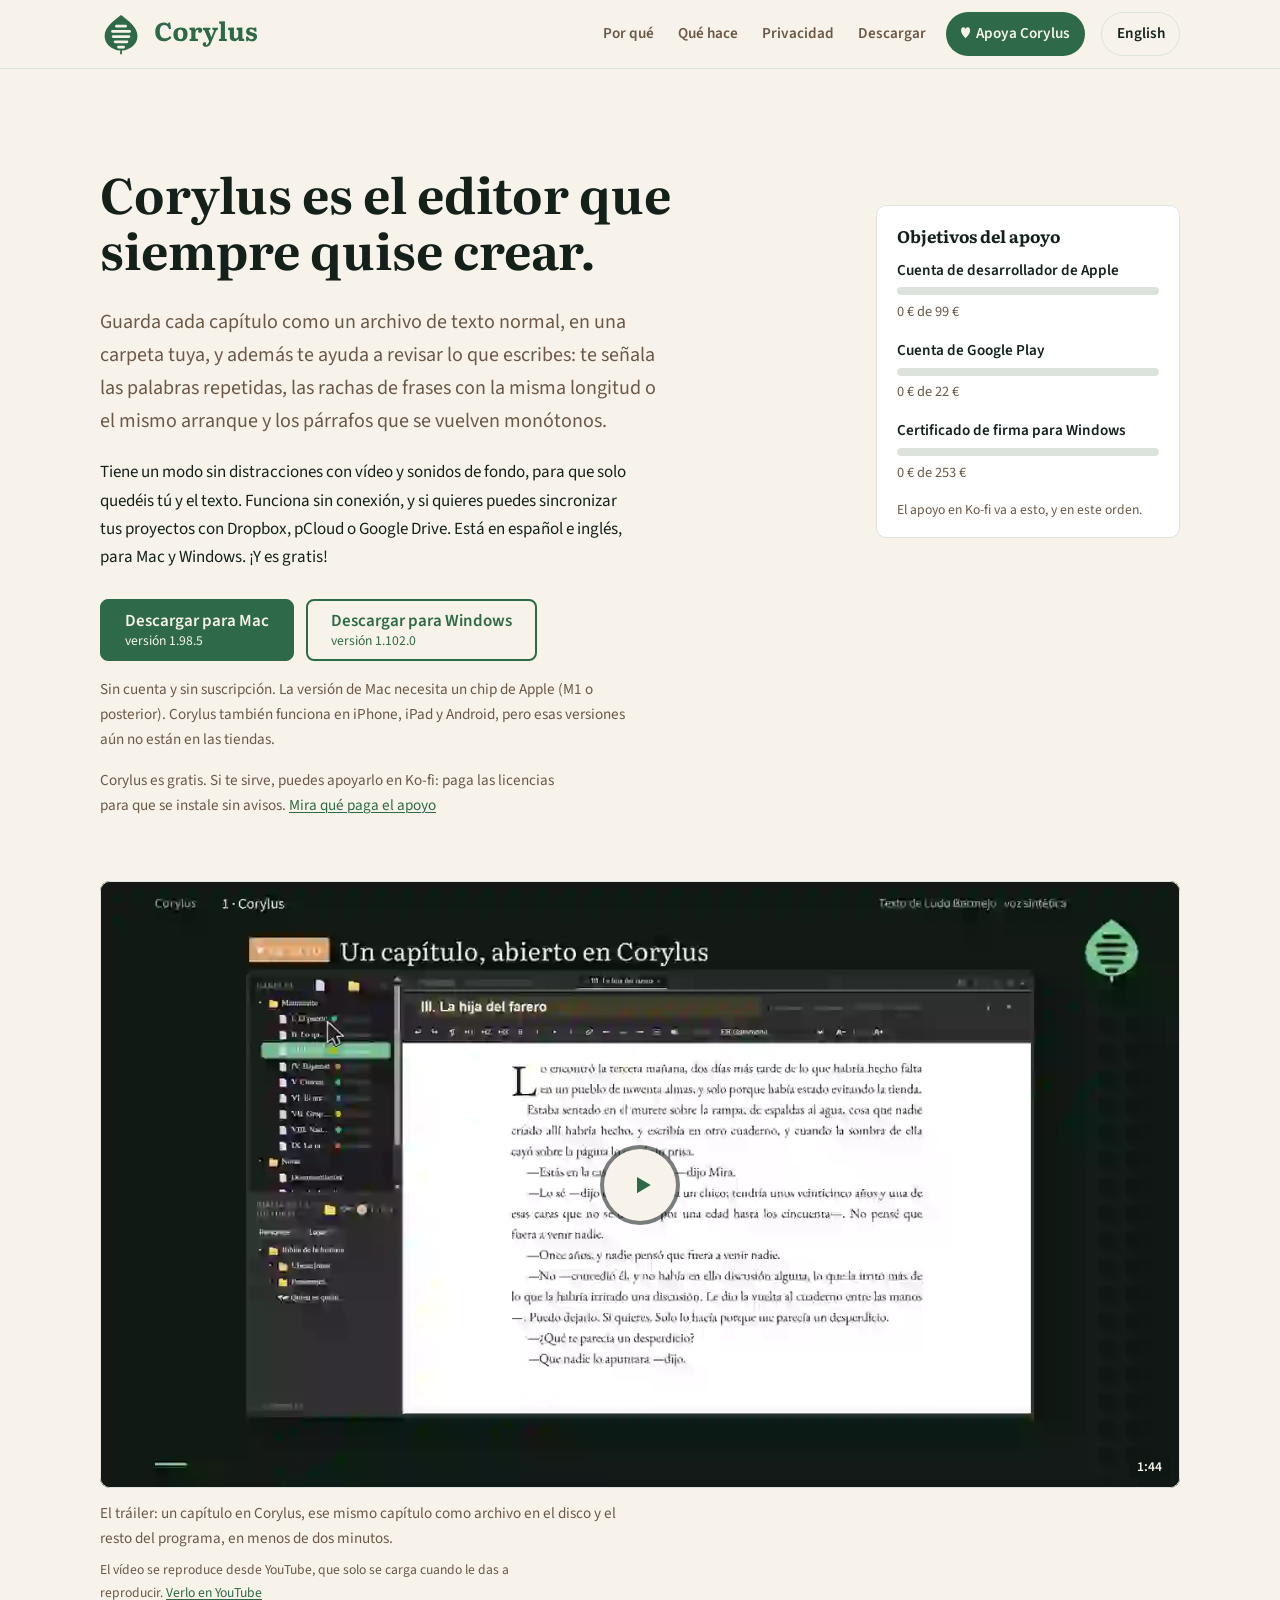
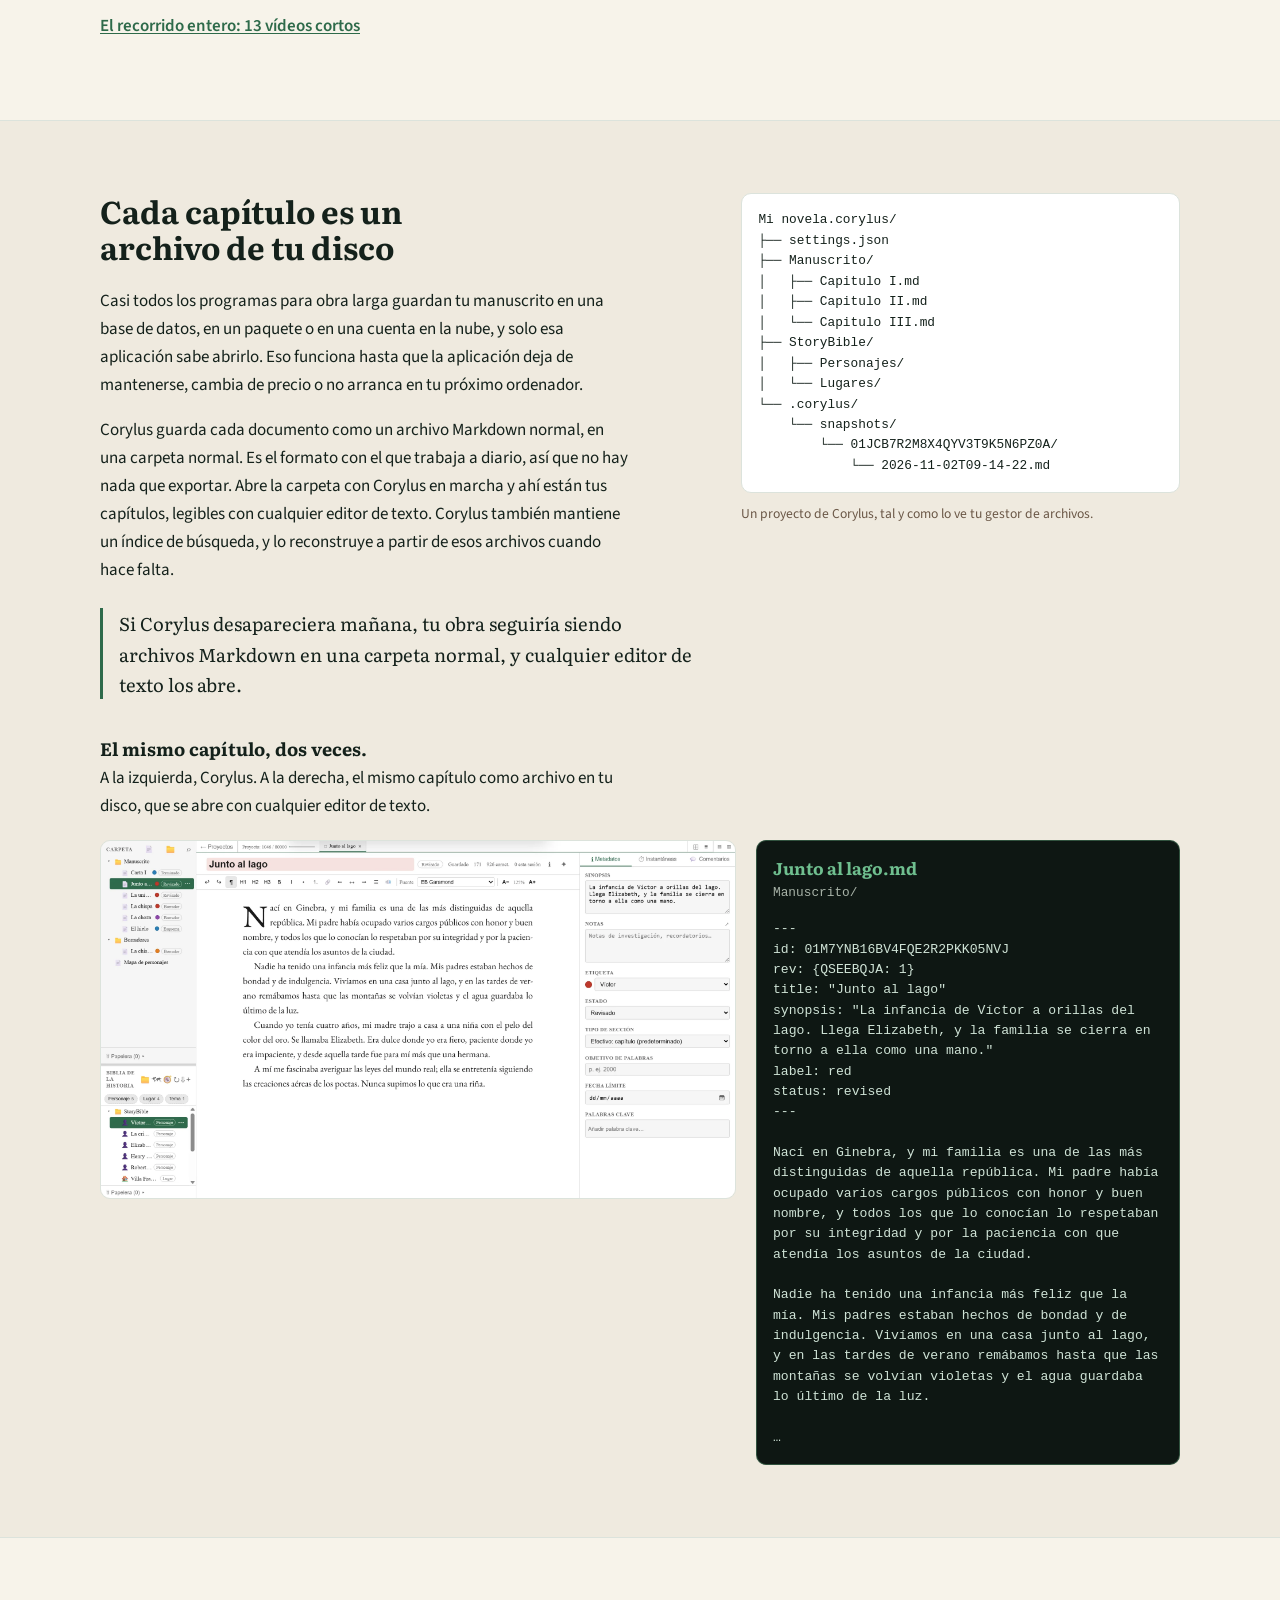
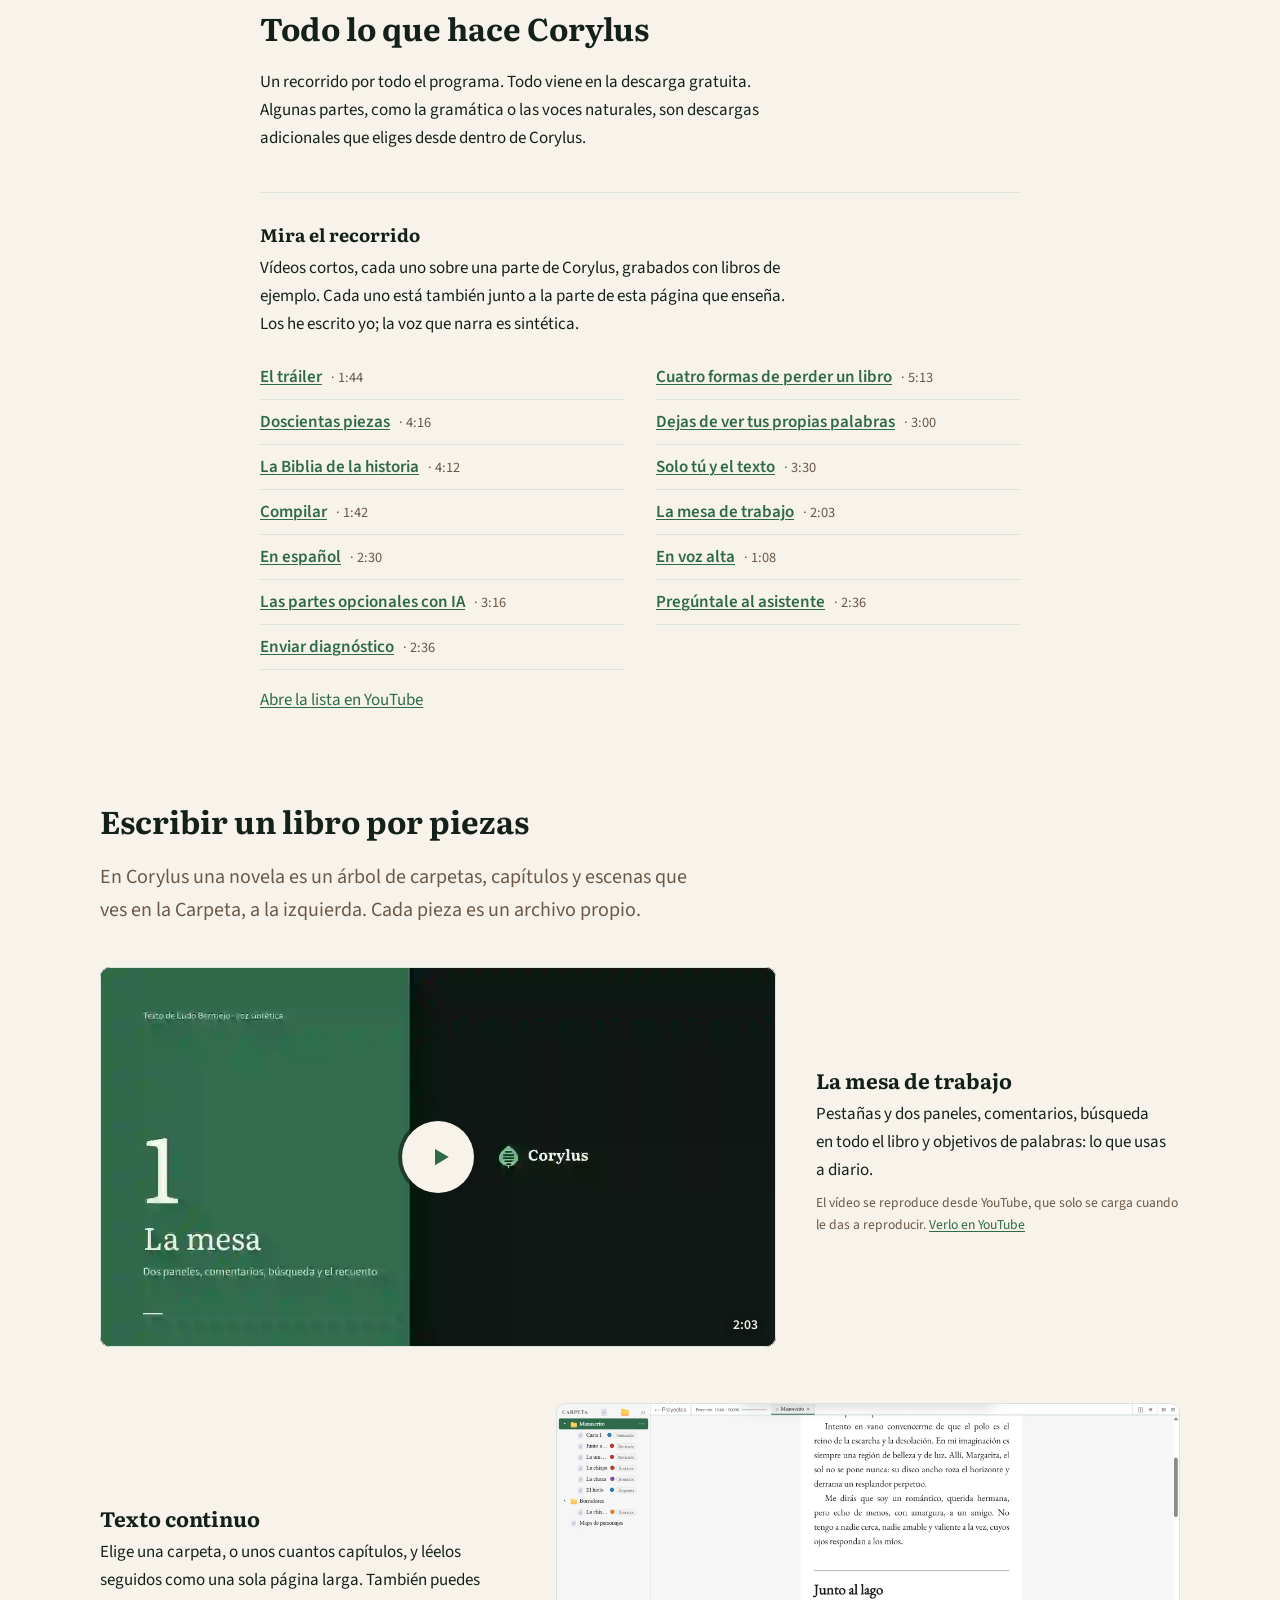
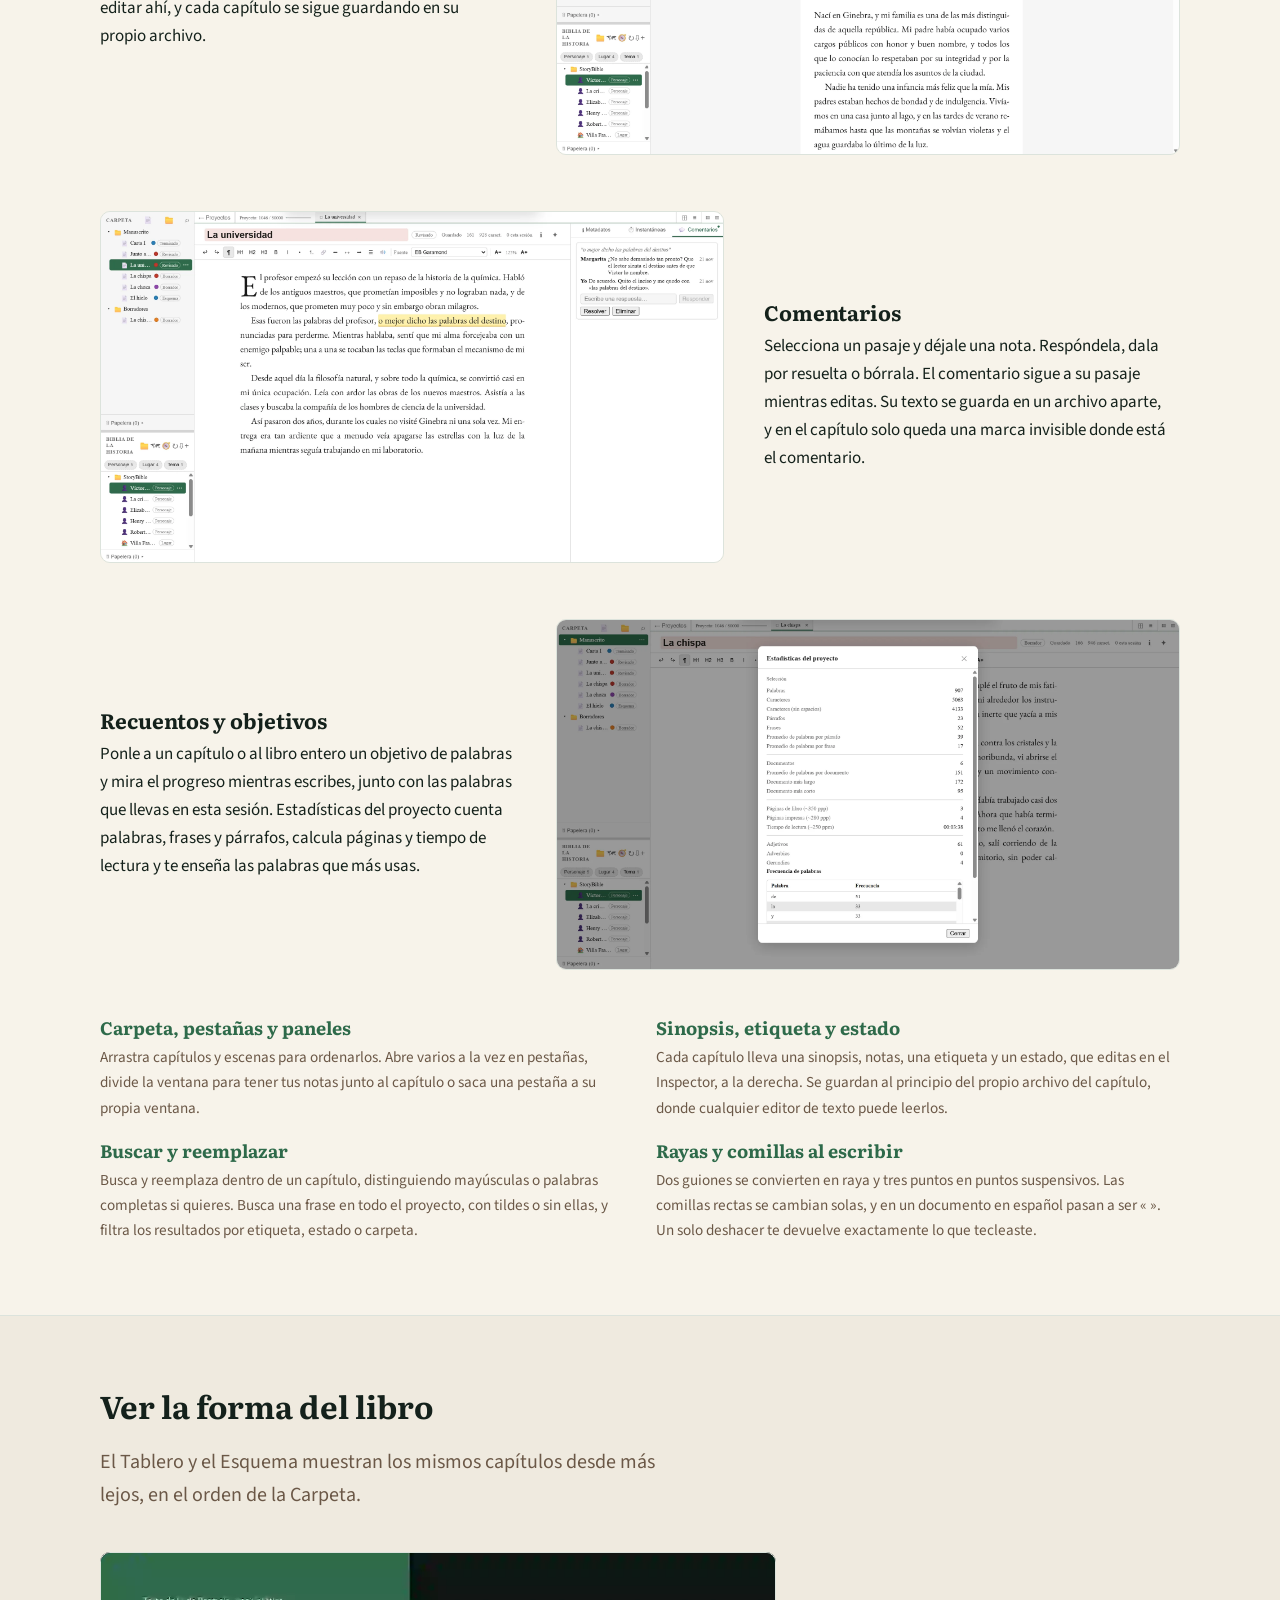
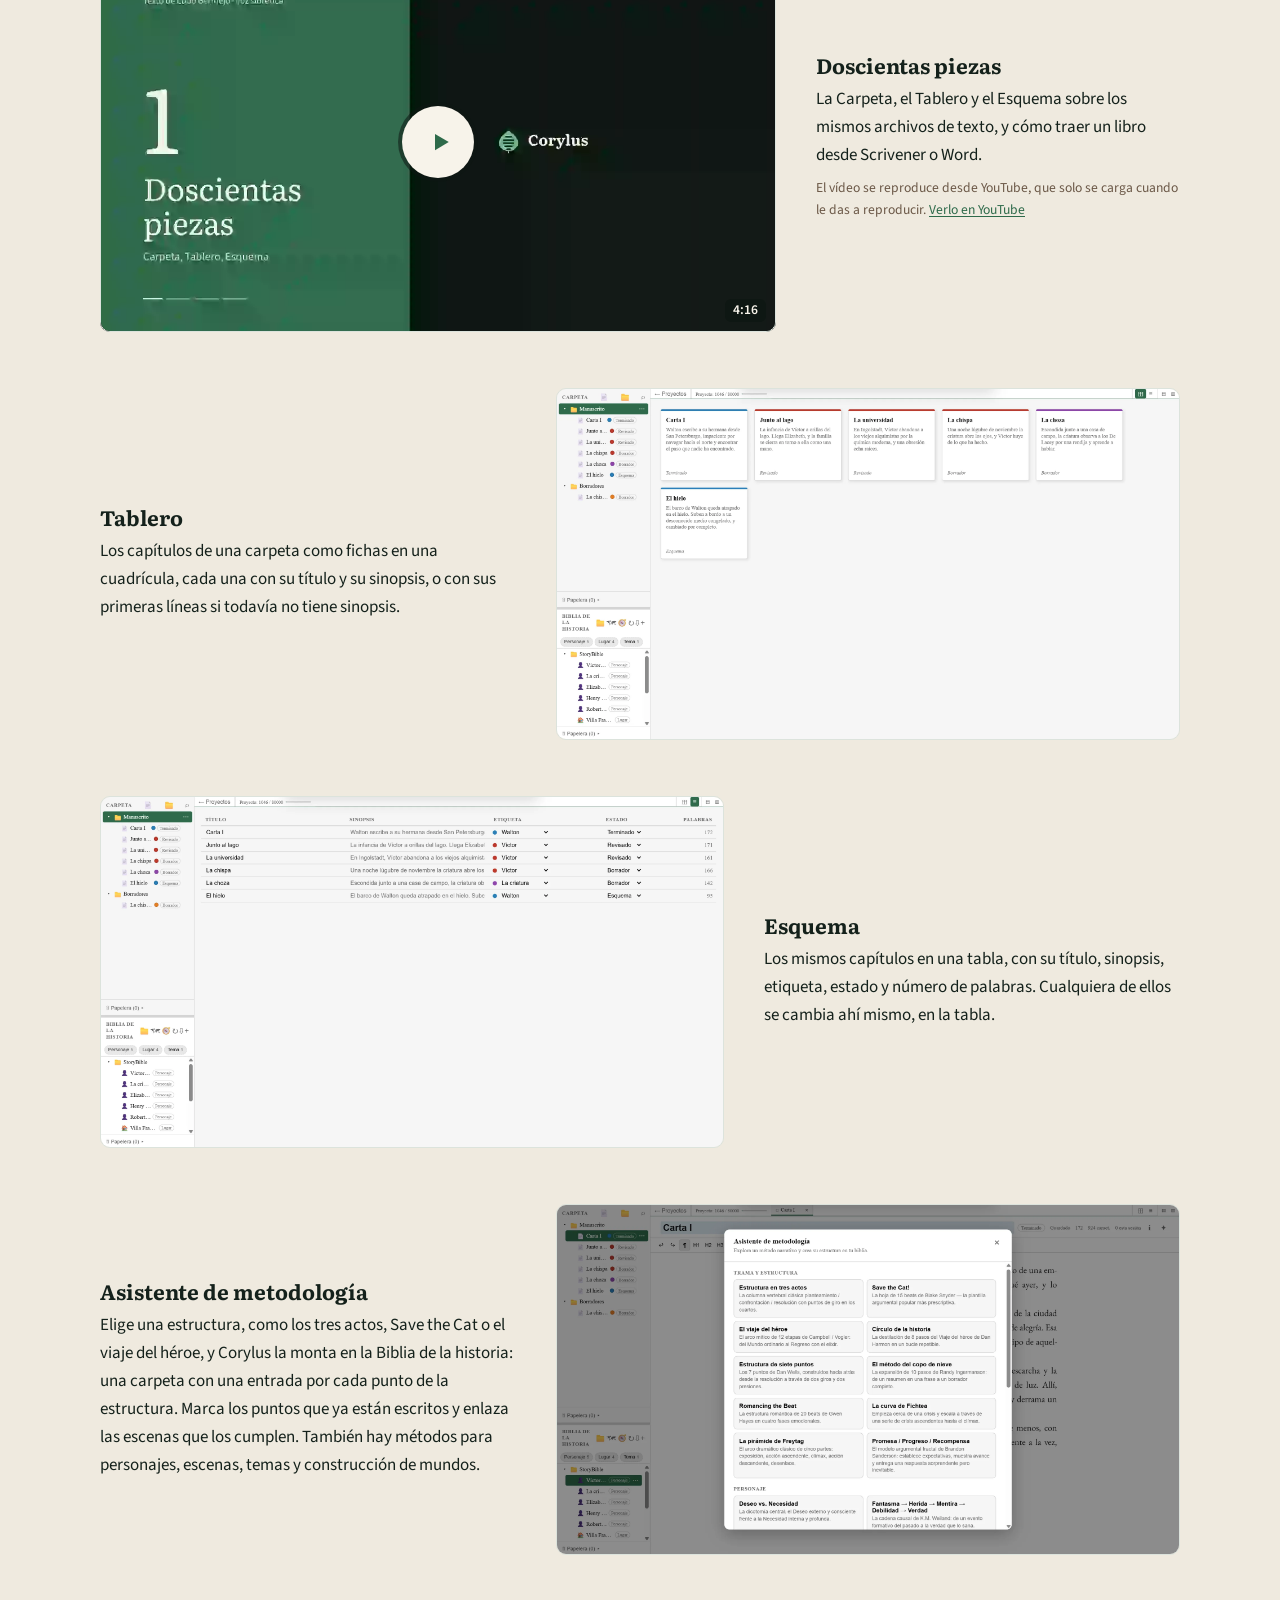
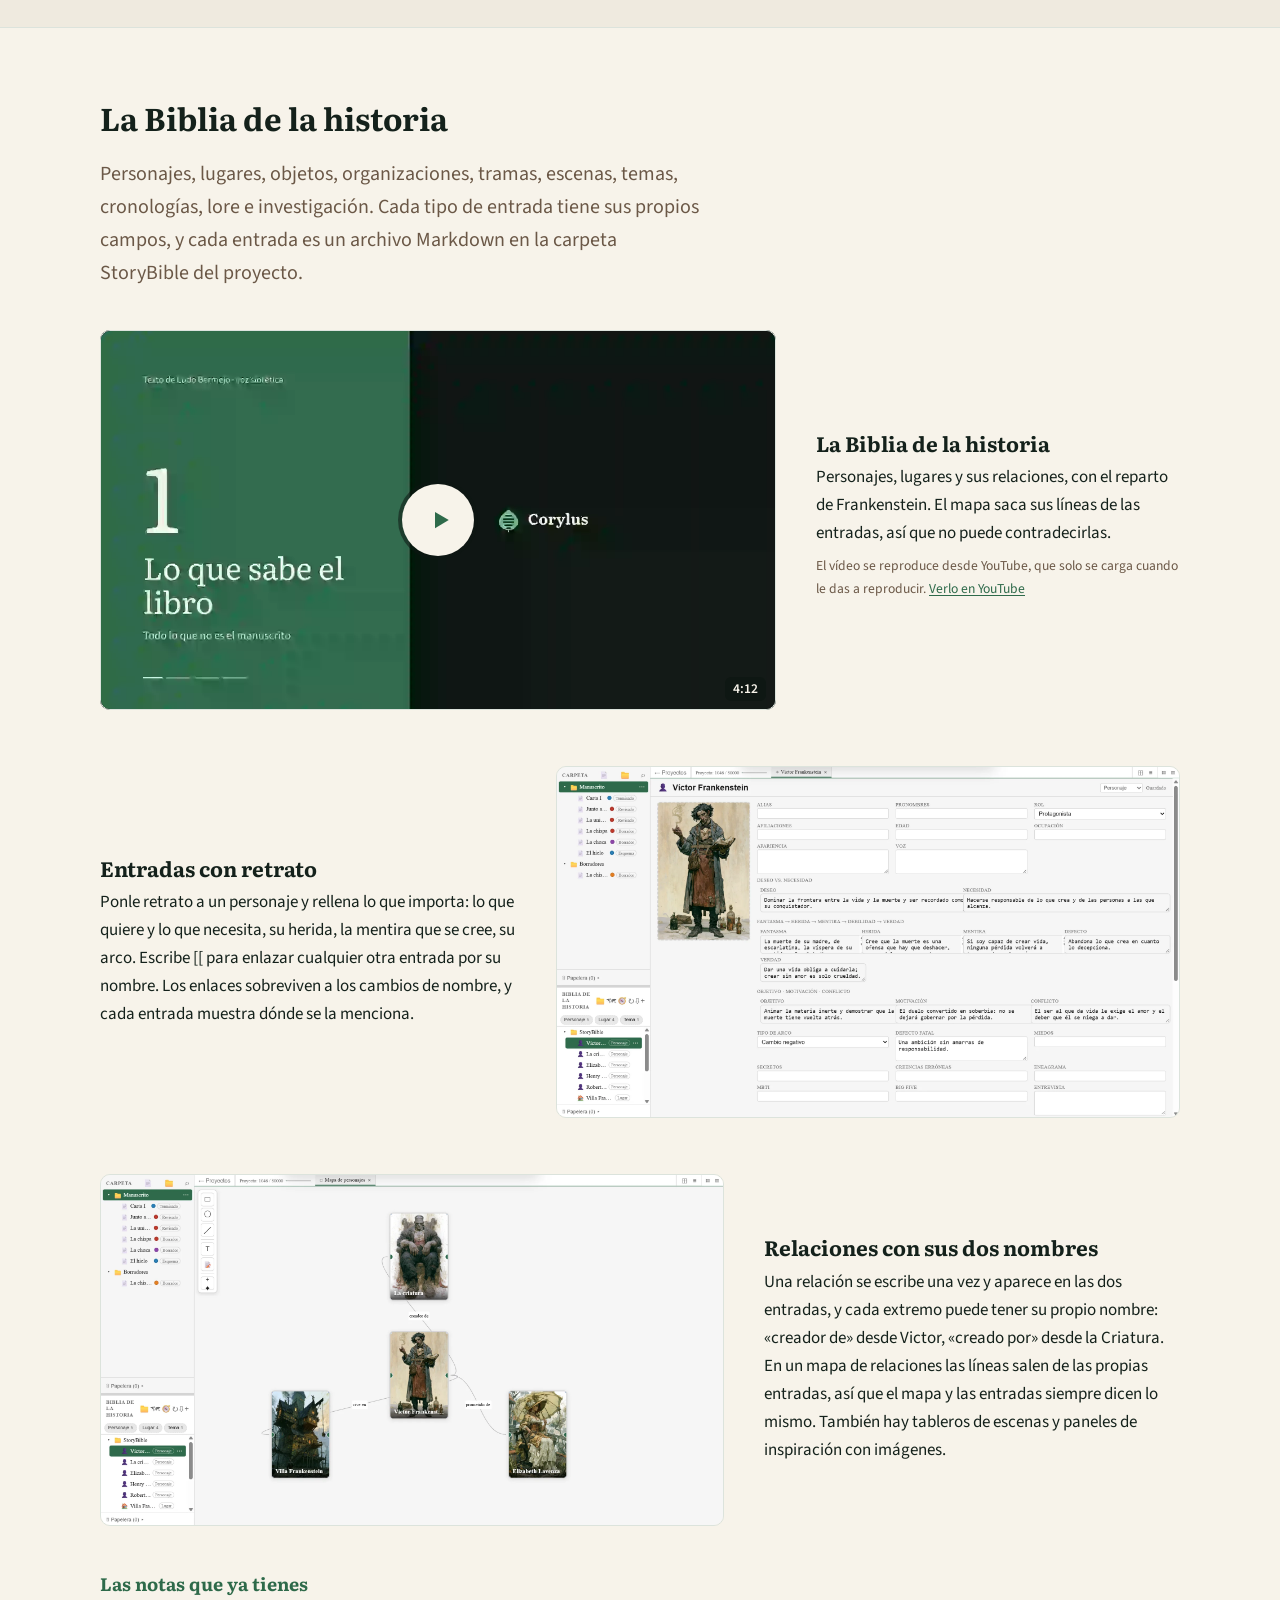
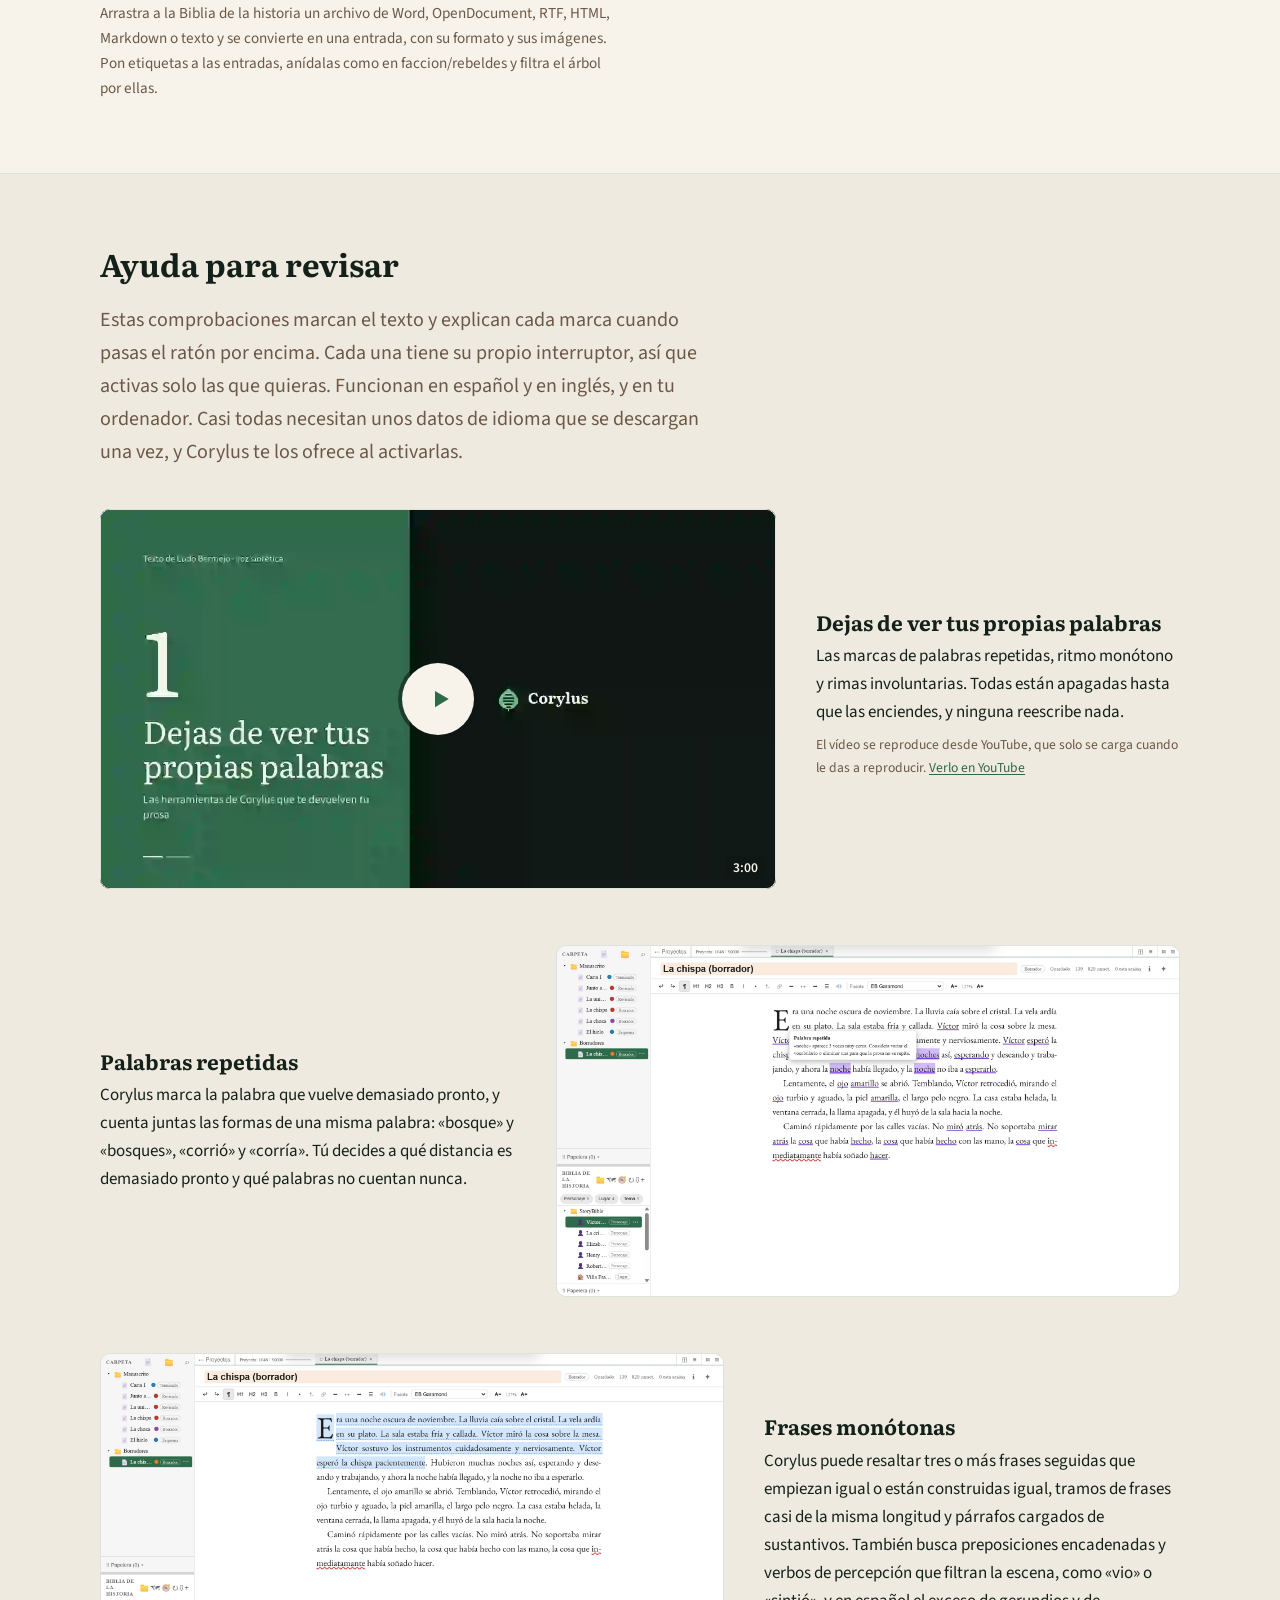
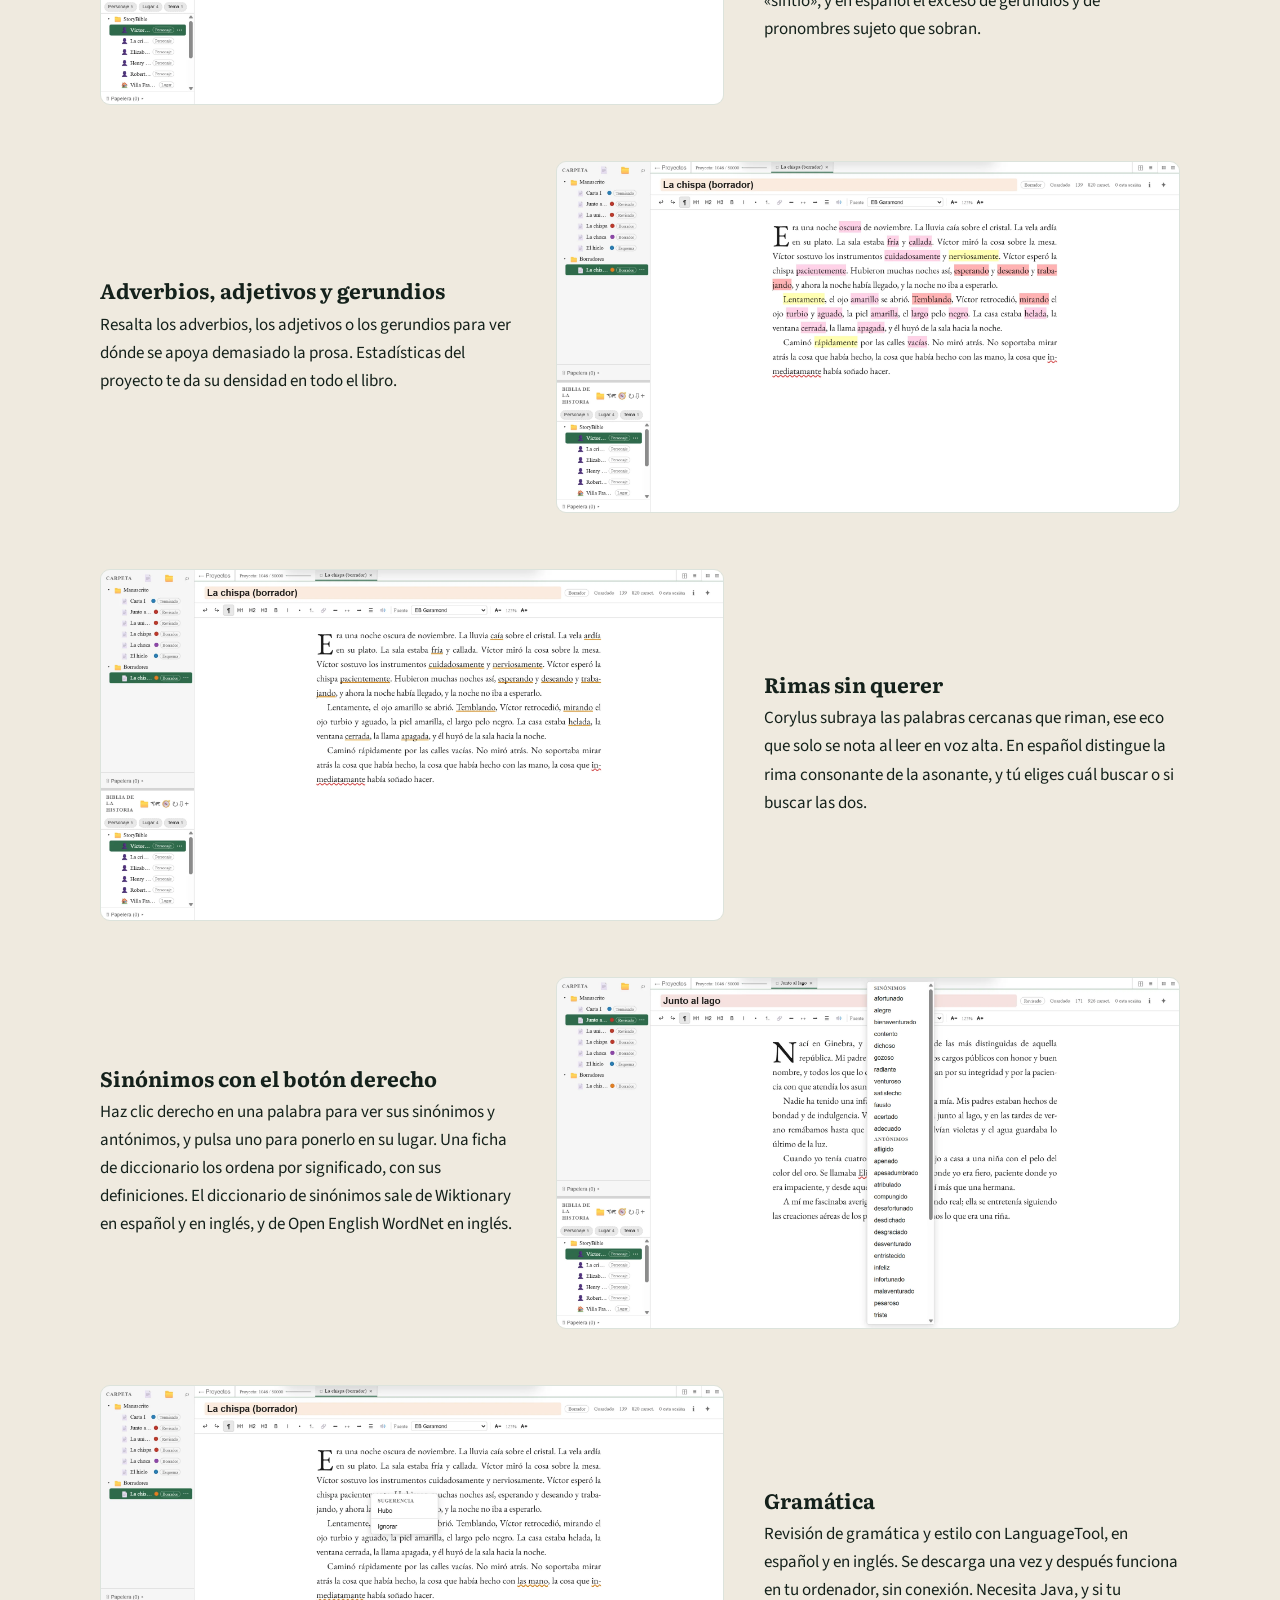
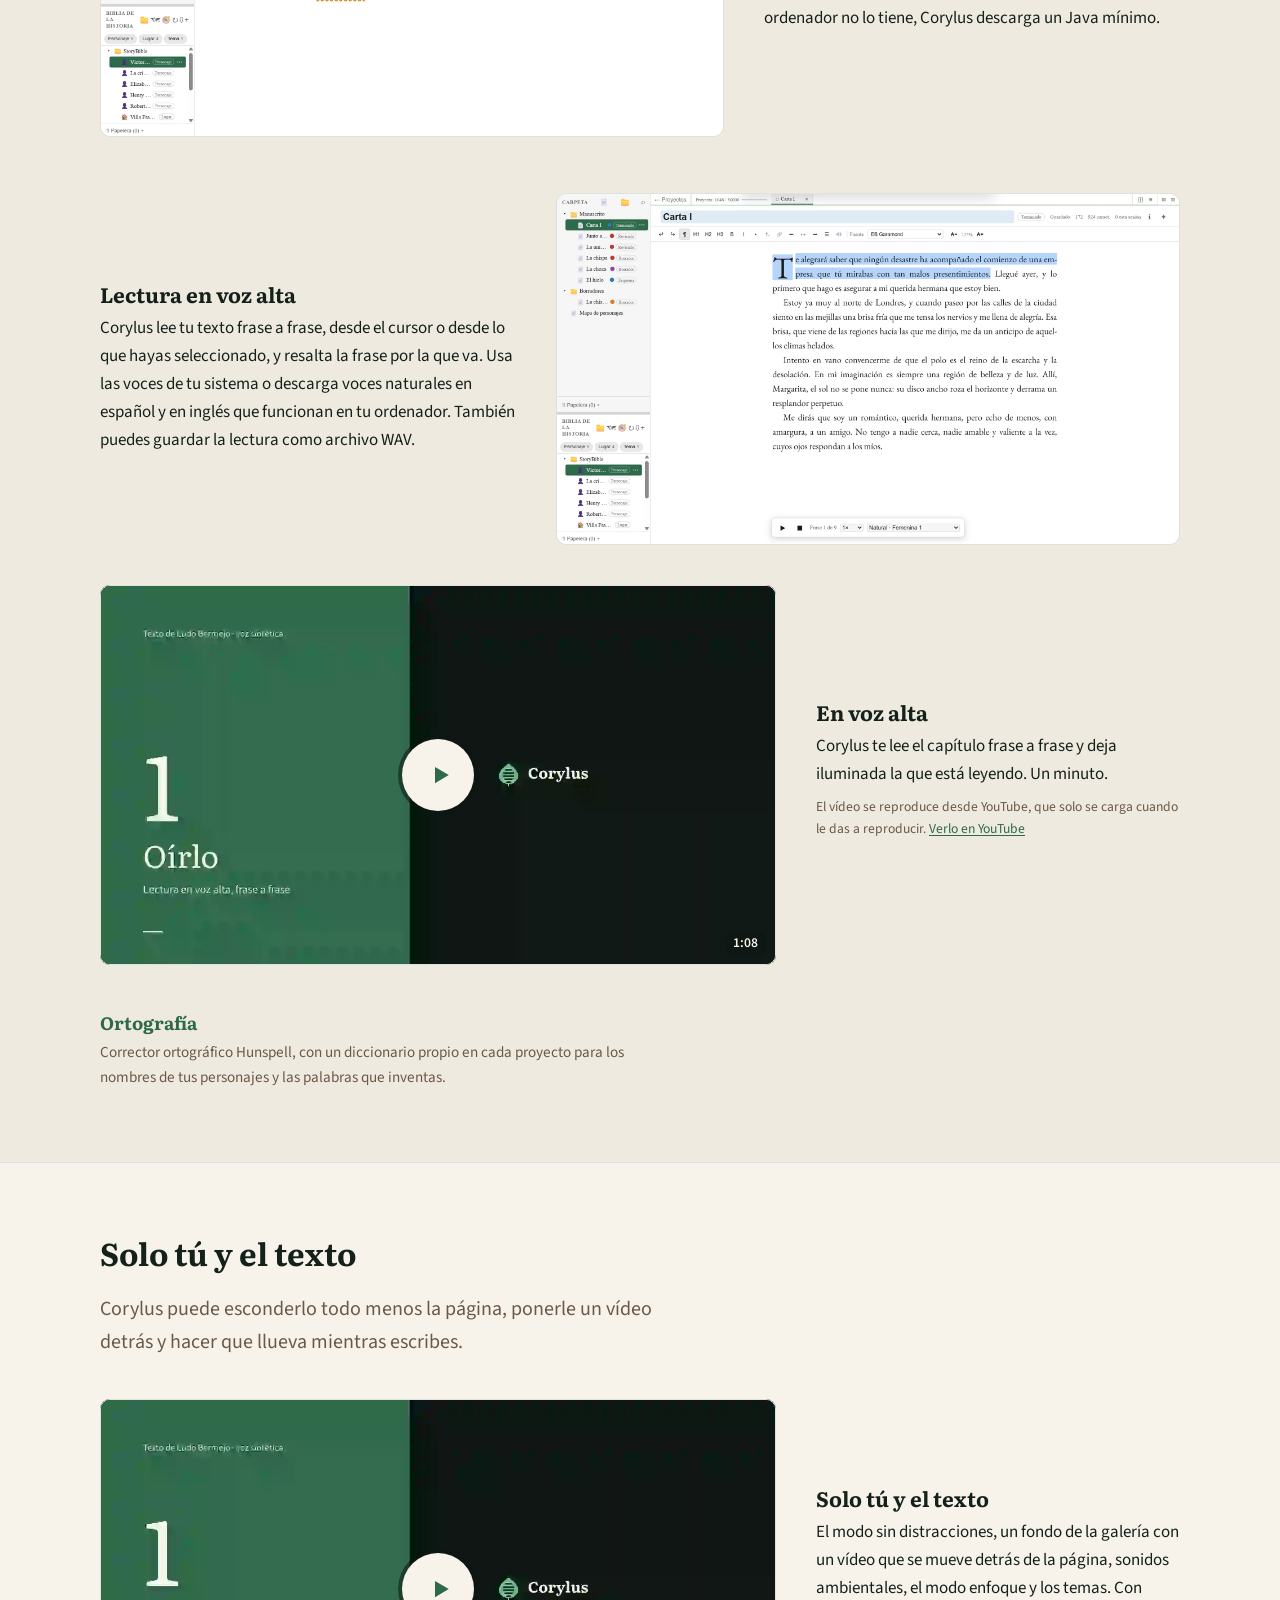
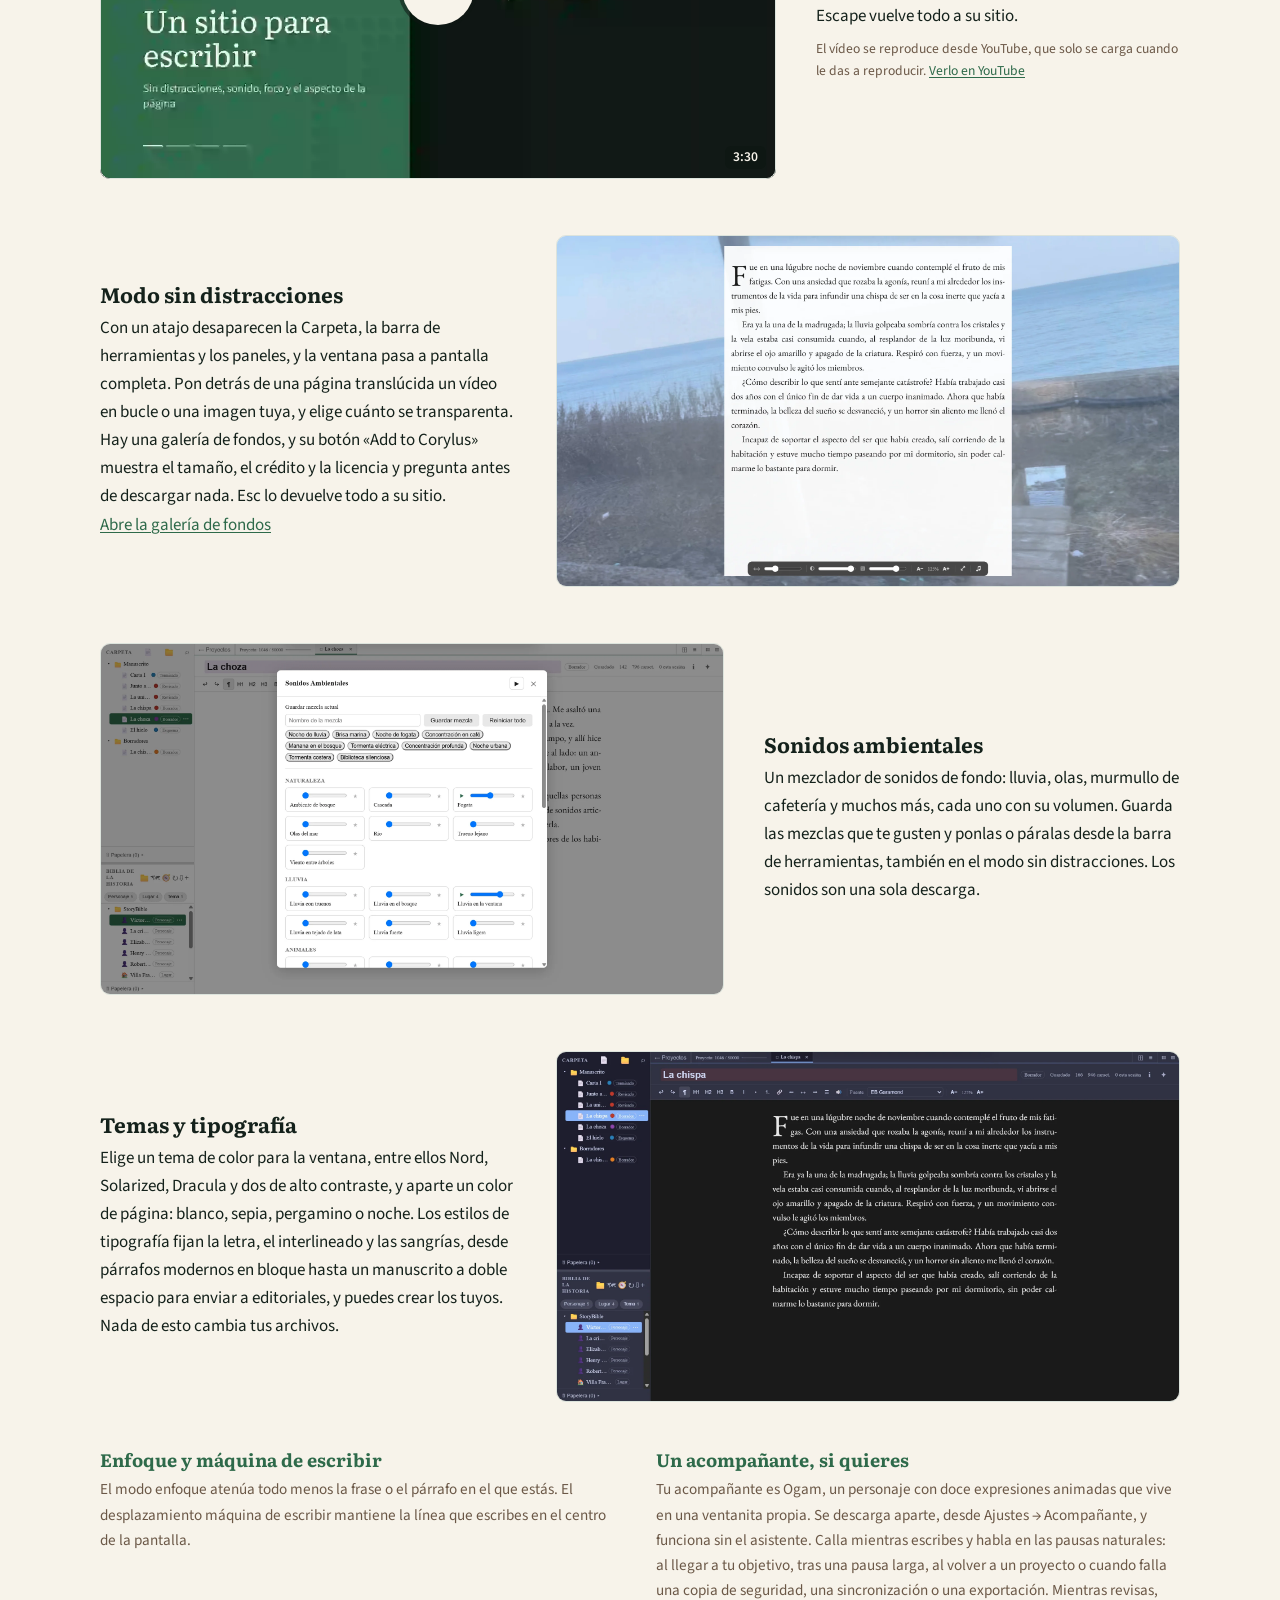
==== commit f0277af7: "chore: rebuild for 1.102.0" ====
--- a/es/index.html
+++ b/es/index.html
@@ -51,8 +51,8 @@
         <a class="btn" id="dl-mac" href="https://raw.githubusercontent.com/LudoBermejoES/corylus-releases/main/Corylus_1.98.5_aarch64.dmg">
           Descargar para Mac <span class="ver" data-ver-label="versión">versión 1.98.5</span>
         </a>
-        <a class="btn ghost" id="dl-win" href="https://raw.githubusercontent.com/LudoBermejoES/corylus-releases/main/Corylus_1.101.0_x64-setup.exe">
-          Descargar para Windows <span class="ver" data-ver-label="versión">versión 1.101.0</span>
+        <a class="btn ghost" id="dl-win" href="https://raw.githubusercontent.com/LudoBermejoES/corylus-releases/main/Corylus_1.102.0_x64-setup.exe">
+          Descargar para Windows <span class="ver" data-ver-label="versión">versión 1.102.0</span>
         </a>
       </p>
       <p class="note">Sin cuenta y sin suscripción. La versión de Mac necesita un chip de Apple (M1 o posterior). Corylus también funciona en iPhone, iPad y Android, pero esas versiones aún no están en las tiendas.</p>
@@ -241,7 +241,7 @@
       <h2>Descarga Corylus</h2>
       <p class="downloads">
         <a class="btn" href="https://raw.githubusercontent.com/LudoBermejoES/corylus-releases/main/Corylus_1.98.5_aarch64.dmg">Descargar para Mac</a>
-        <a class="btn ghost" href="https://raw.githubusercontent.com/LudoBermejoES/corylus-releases/main/Corylus_1.101.0_x64-setup.exe">Descargar para Windows</a>
+        <a class="btn ghost" href="https://raw.githubusercontent.com/LudoBermejoES/corylus-releases/main/Corylus_1.102.0_x64-setup.exe">Descargar para Windows</a>
       </p>
       <p class="note">Corylus ya funciona en iPhone, iPad y Android: la misma aplicación, abriendo las mismas carpetas de proyecto. Todavía no puedo repartir esas versiones, porque la App Store y Google Play piden cuentas de desarrollador que aún no tengo. Pagarlas es parte de lo que cubre el apoyo en Ko-fi.</p>
       <p class="note">Corylus todavía no está notarizado por Apple, así que la primera vez que lo abras macOS te dirá que no puede verificar al desarrollador. Haz clic derecho en Corylus.app, elige Abrir y después Abrir otra vez. En macOS 15 o posterior, ve a Ajustes del Sistema, entra en Privacidad y seguridad y pulsa Abrir igualmente. Solo hace falta una vez por descarga.</p>
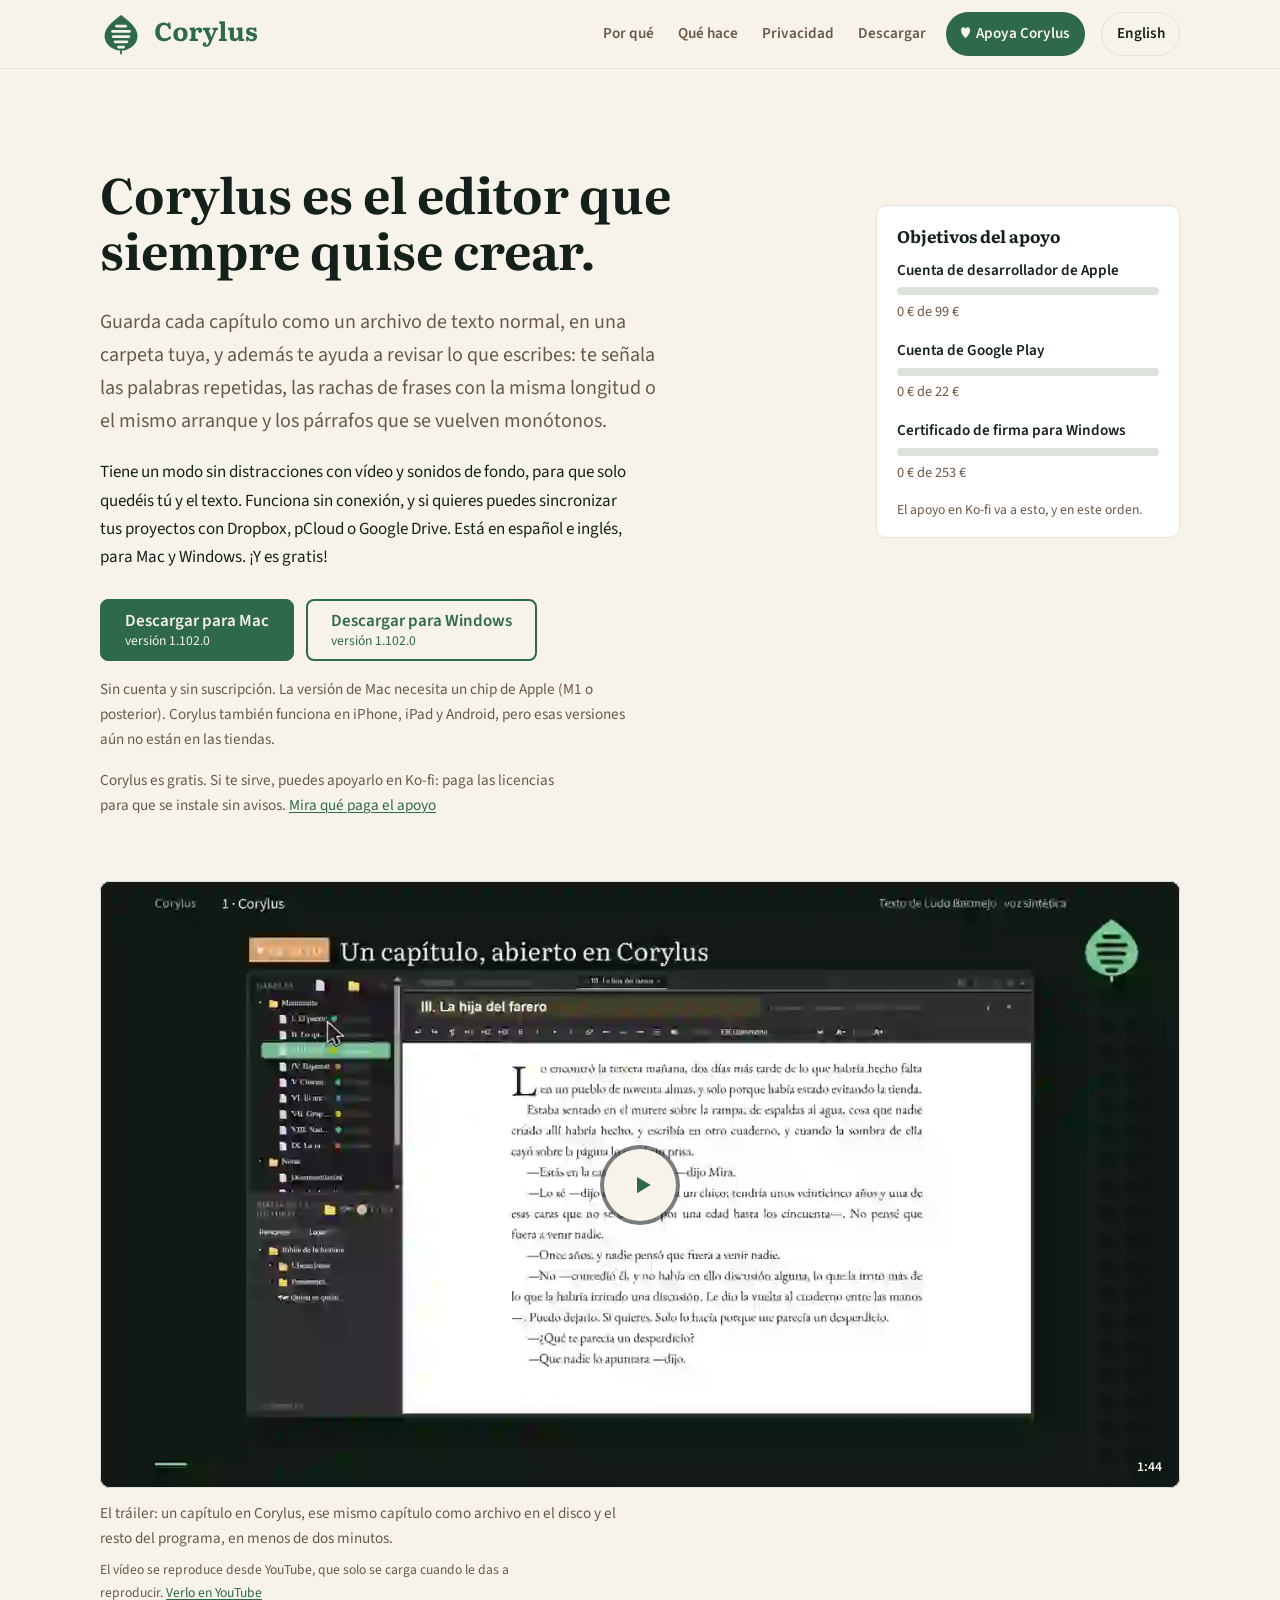
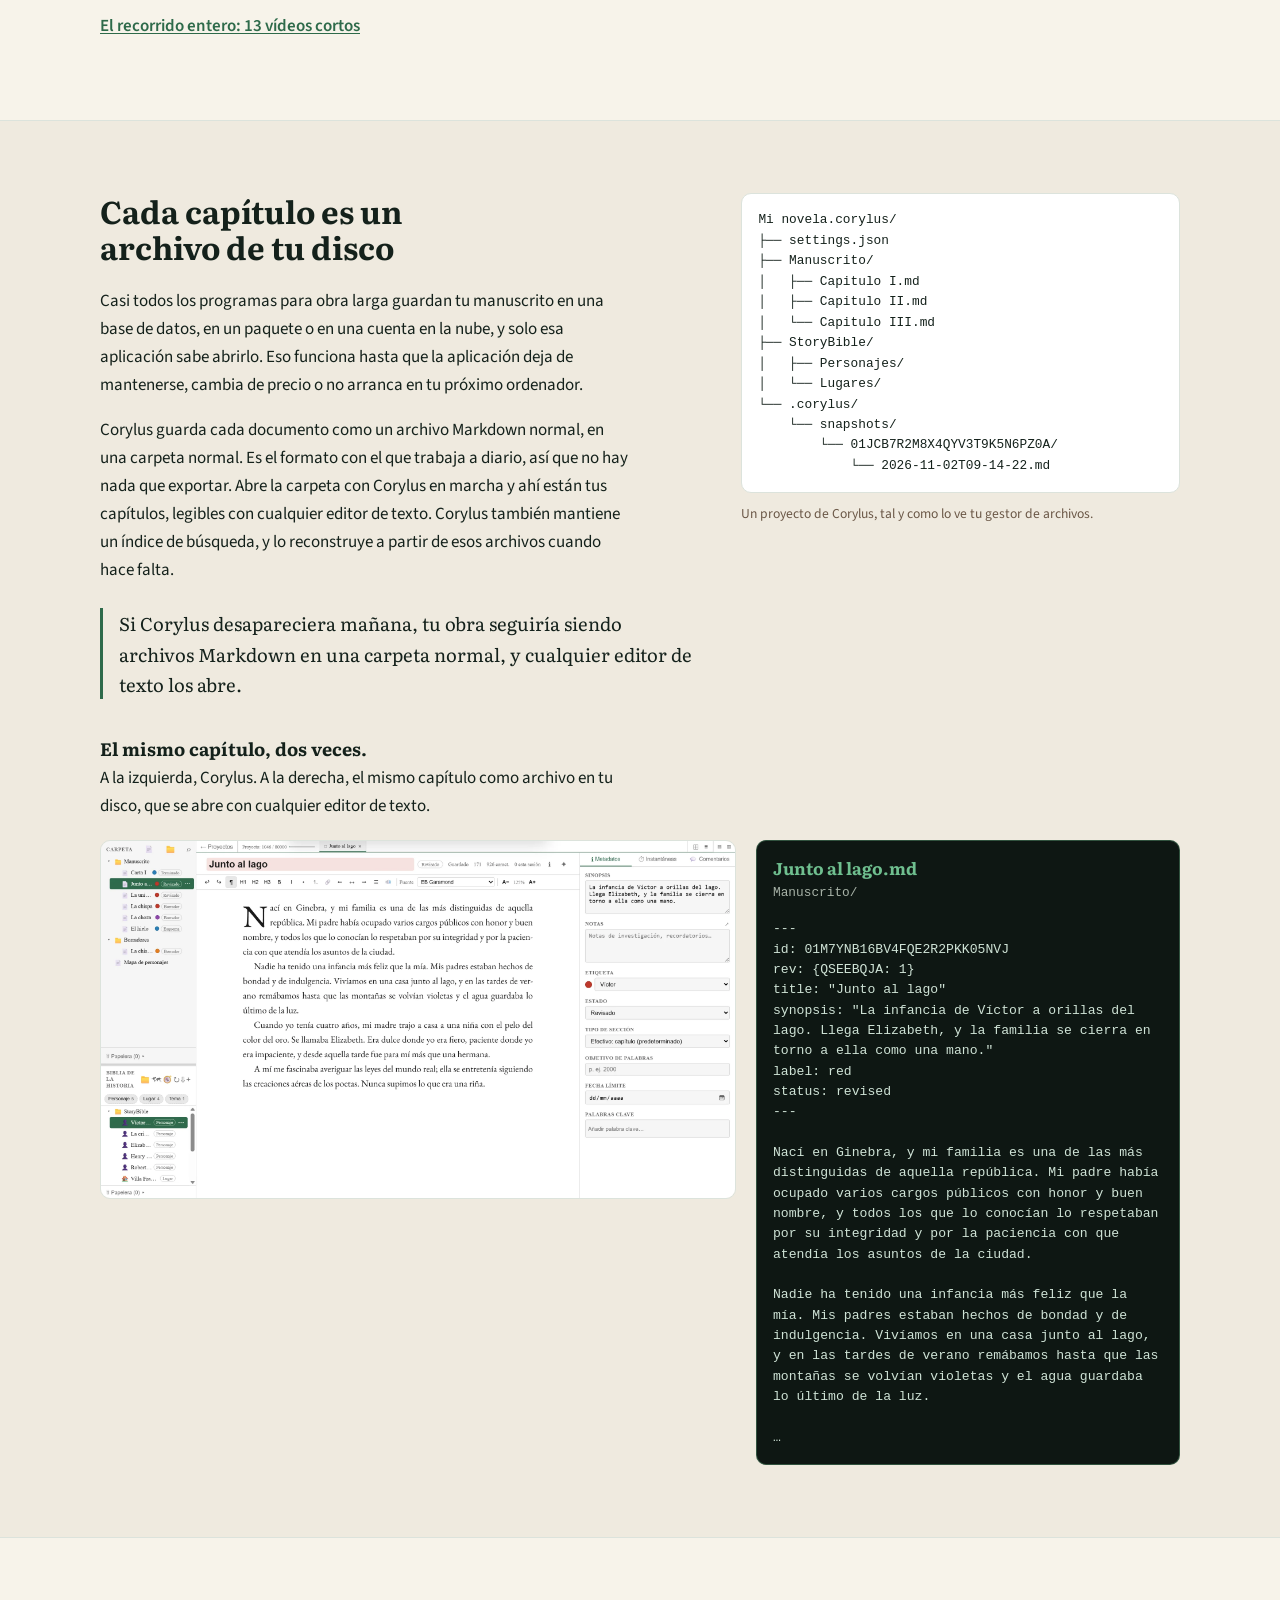
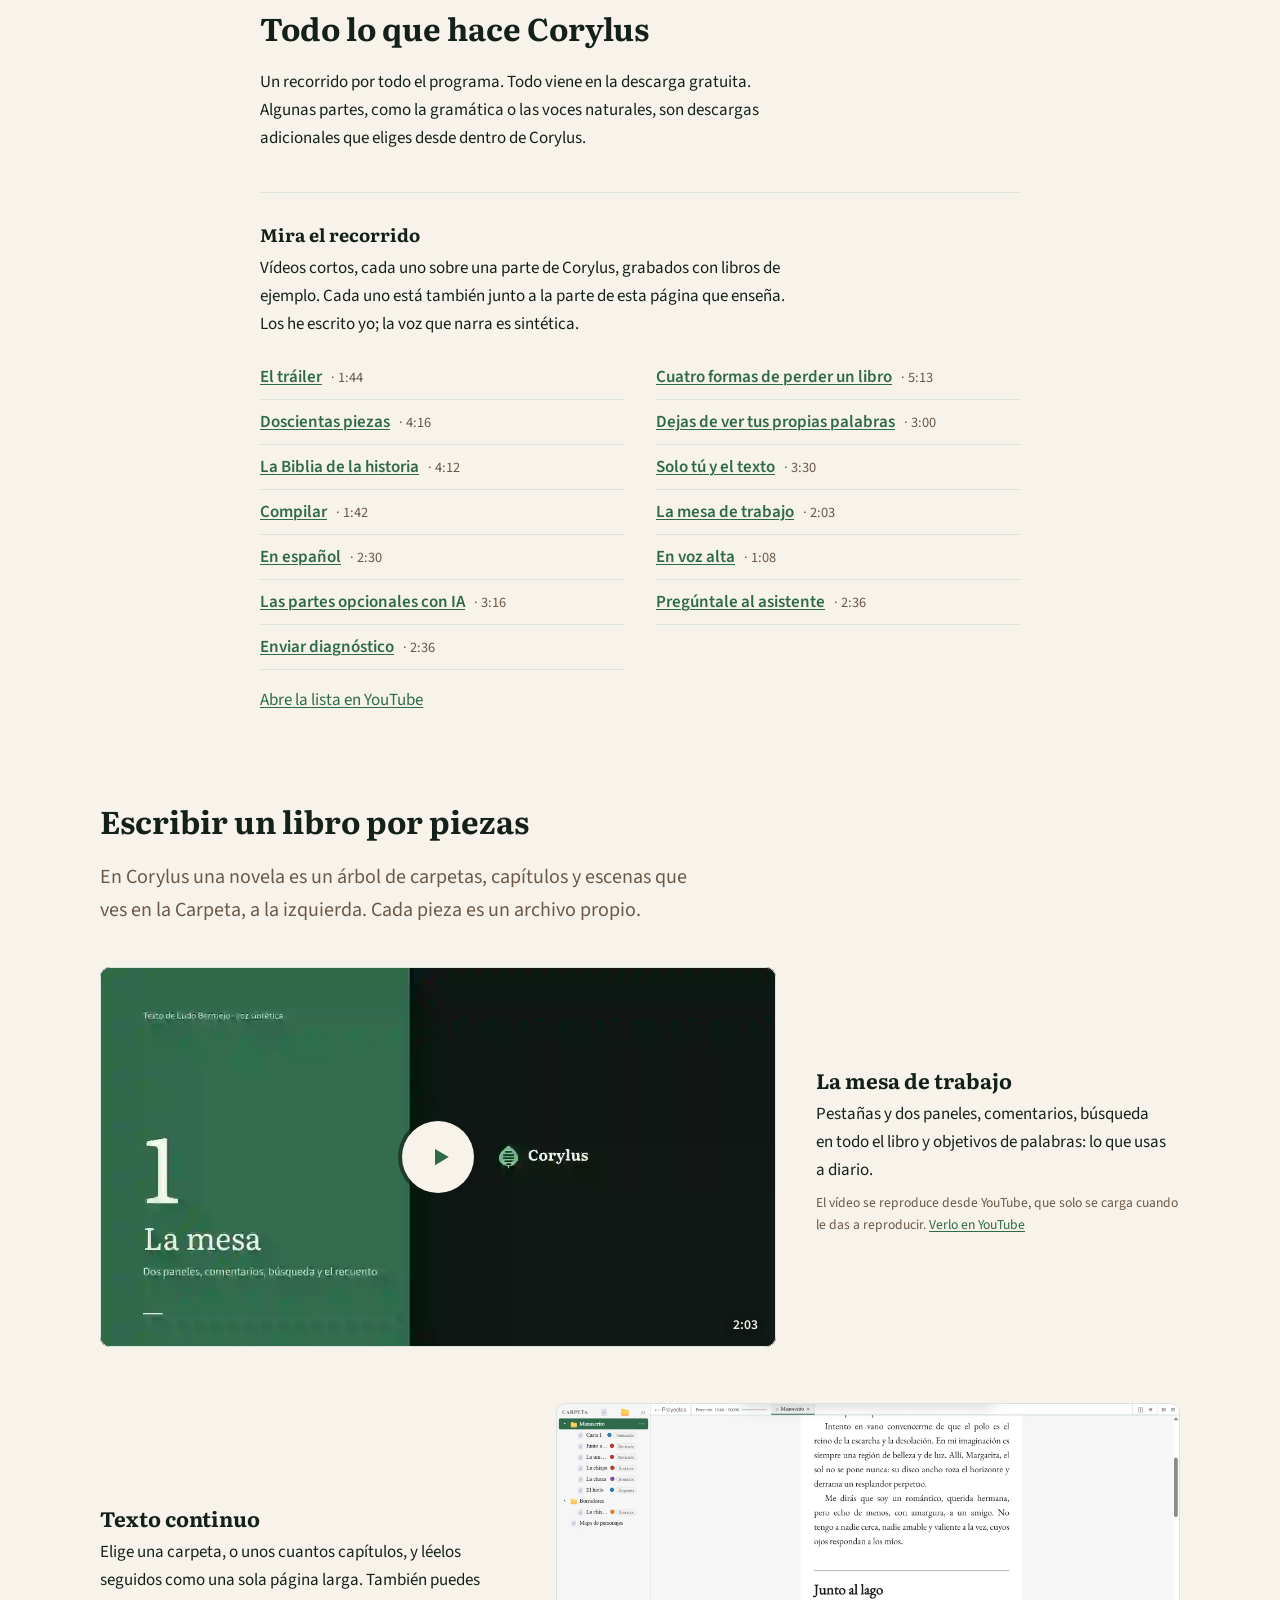
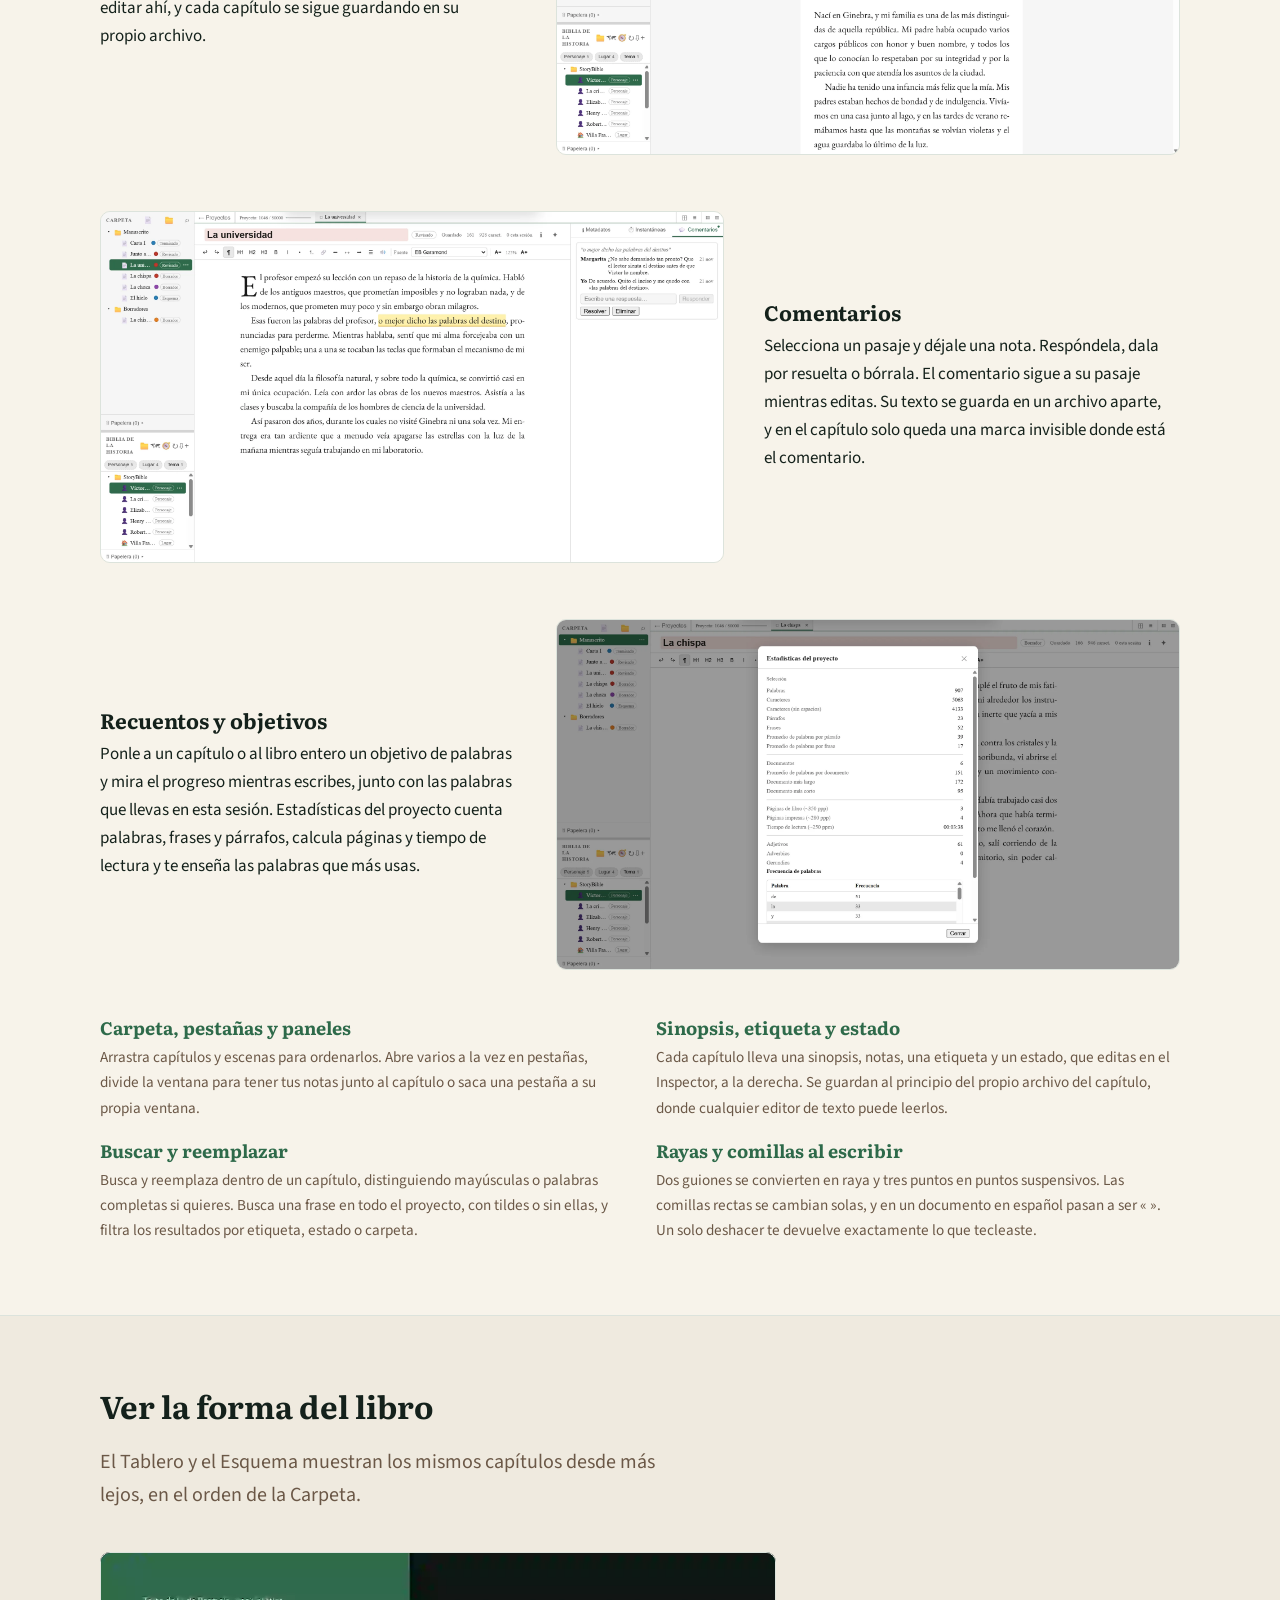
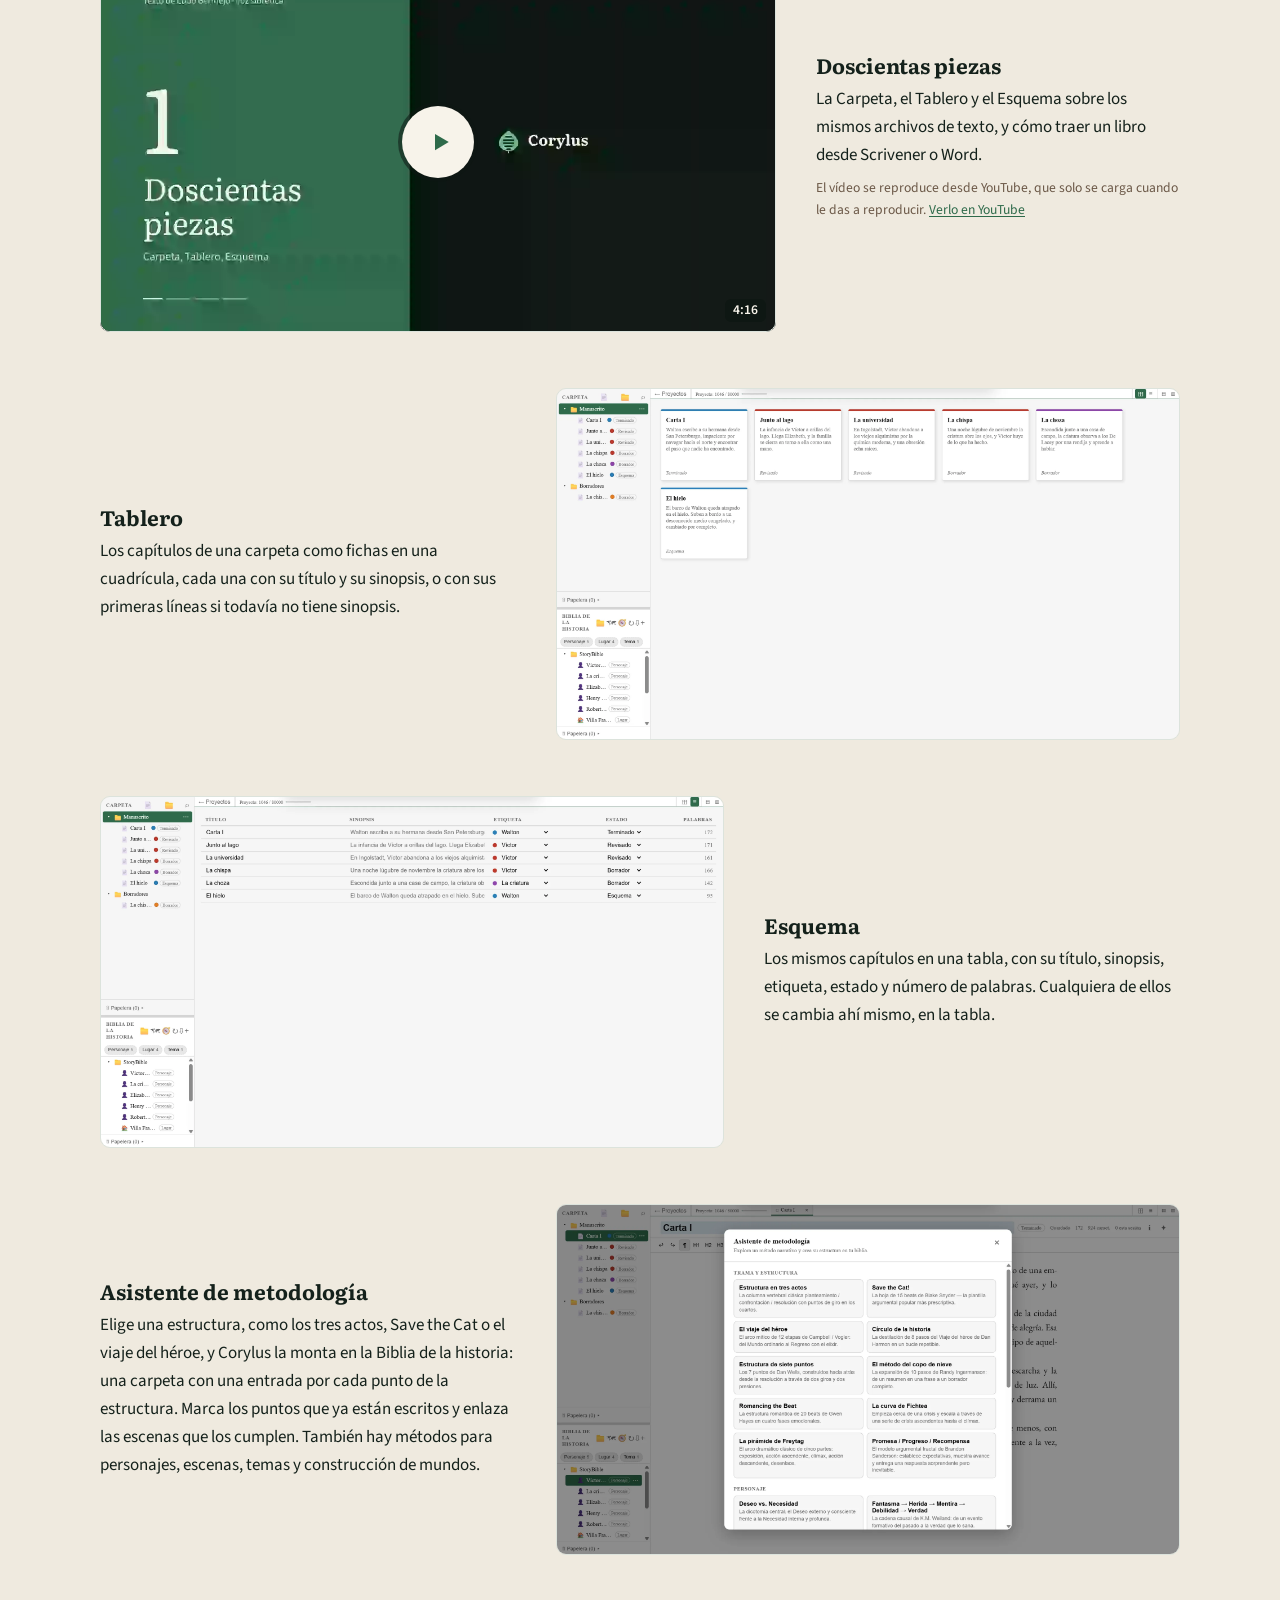
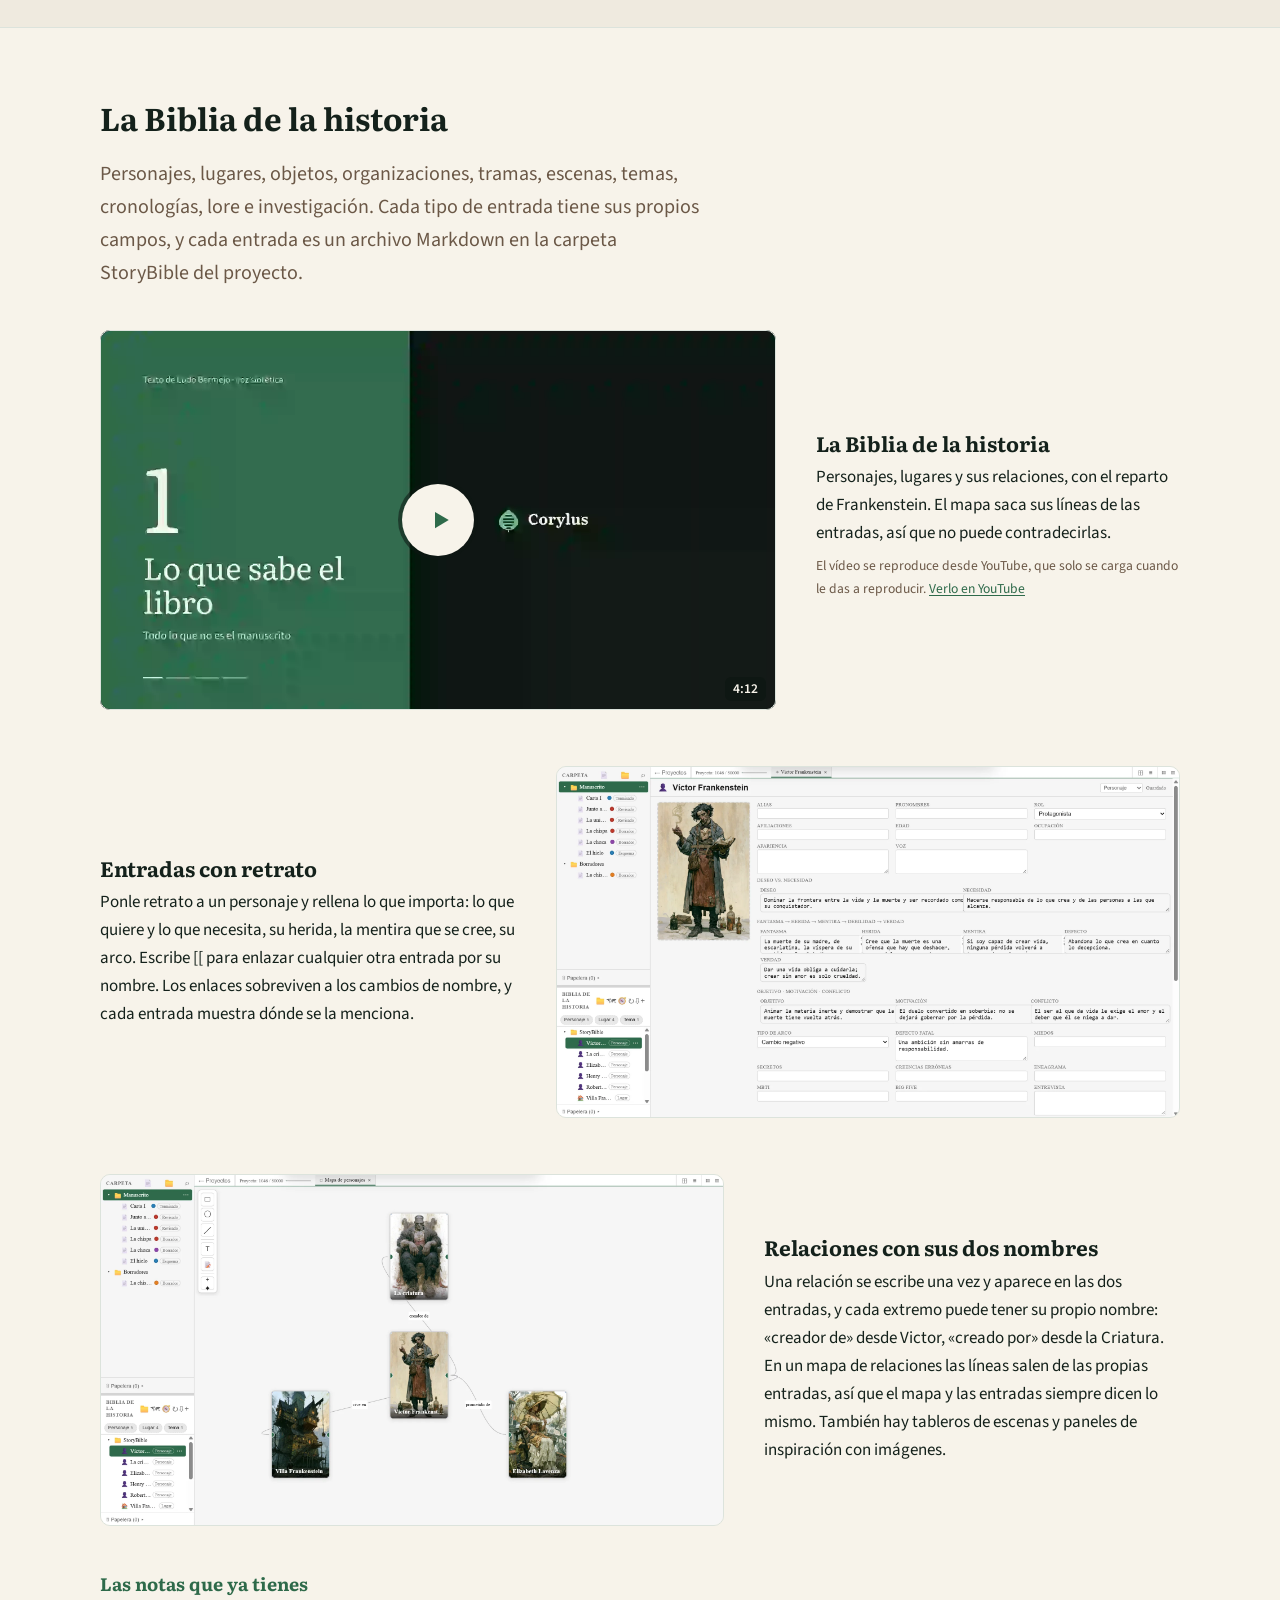
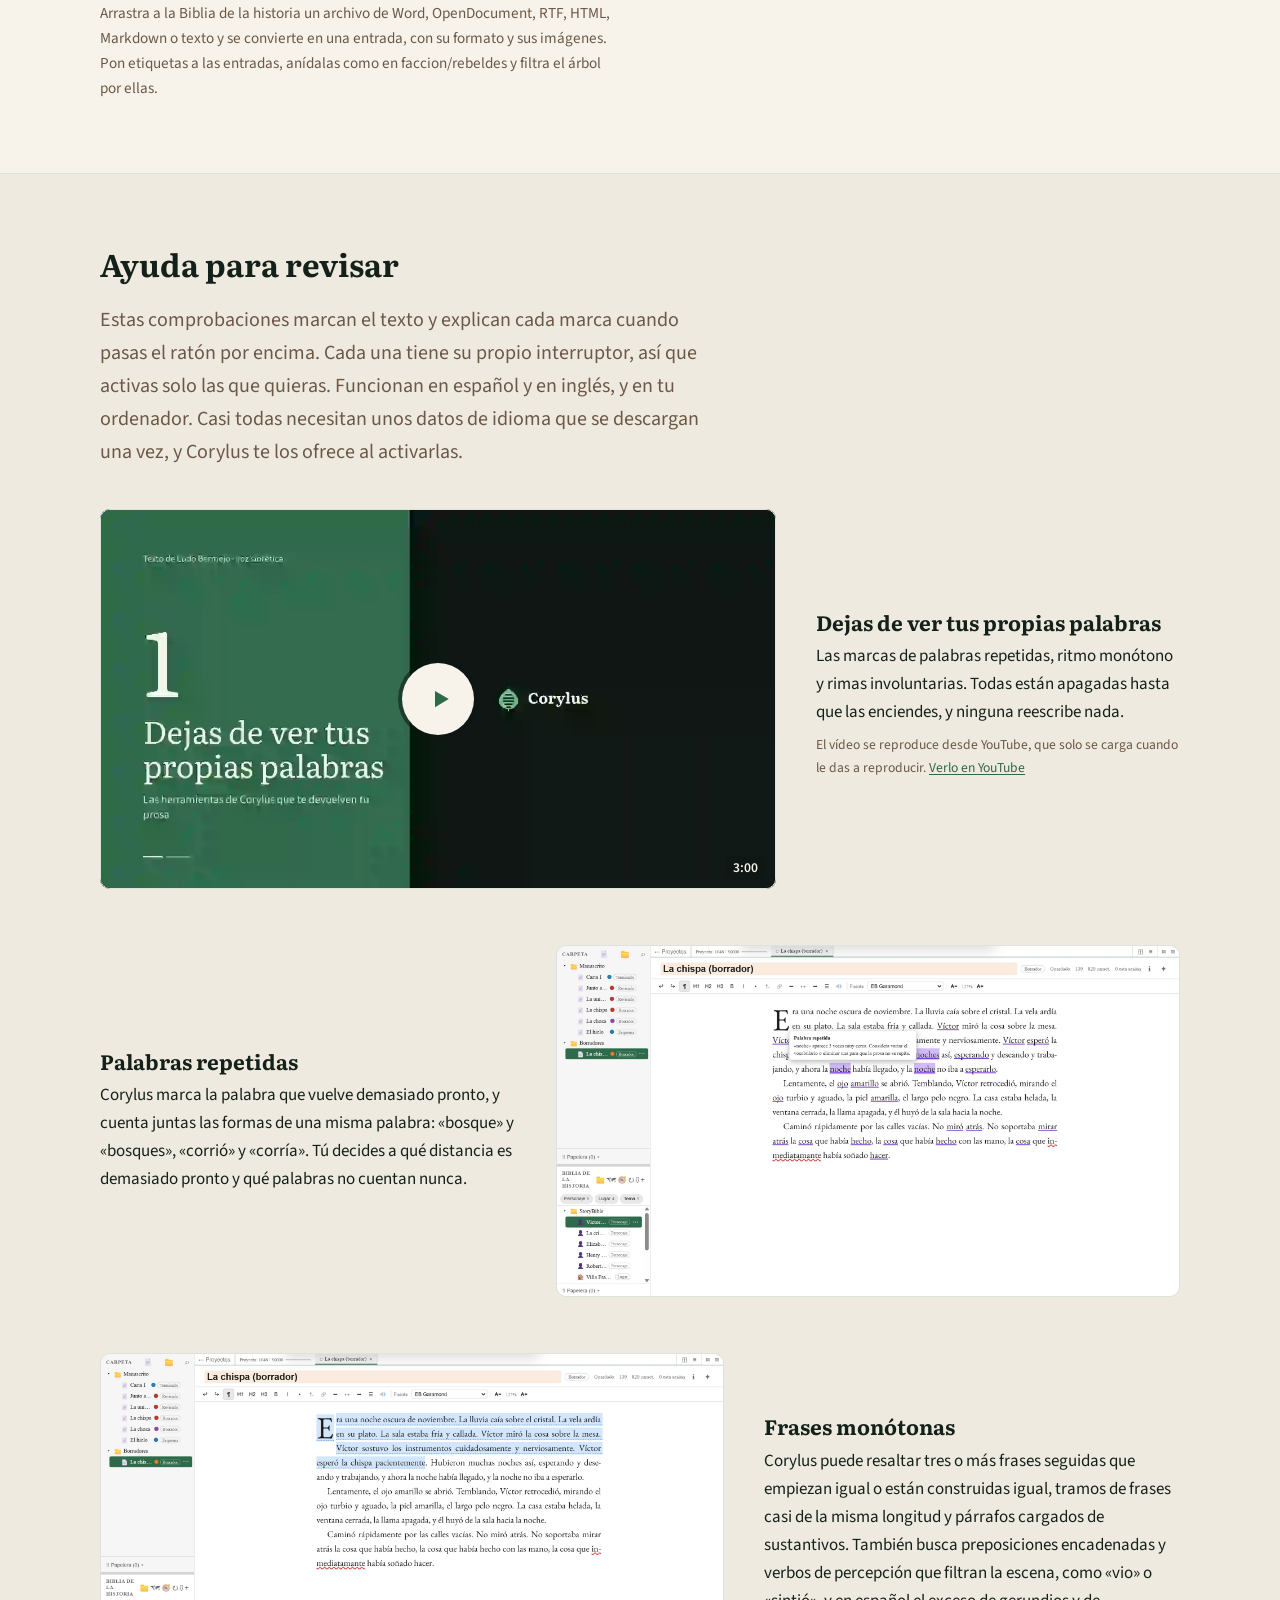
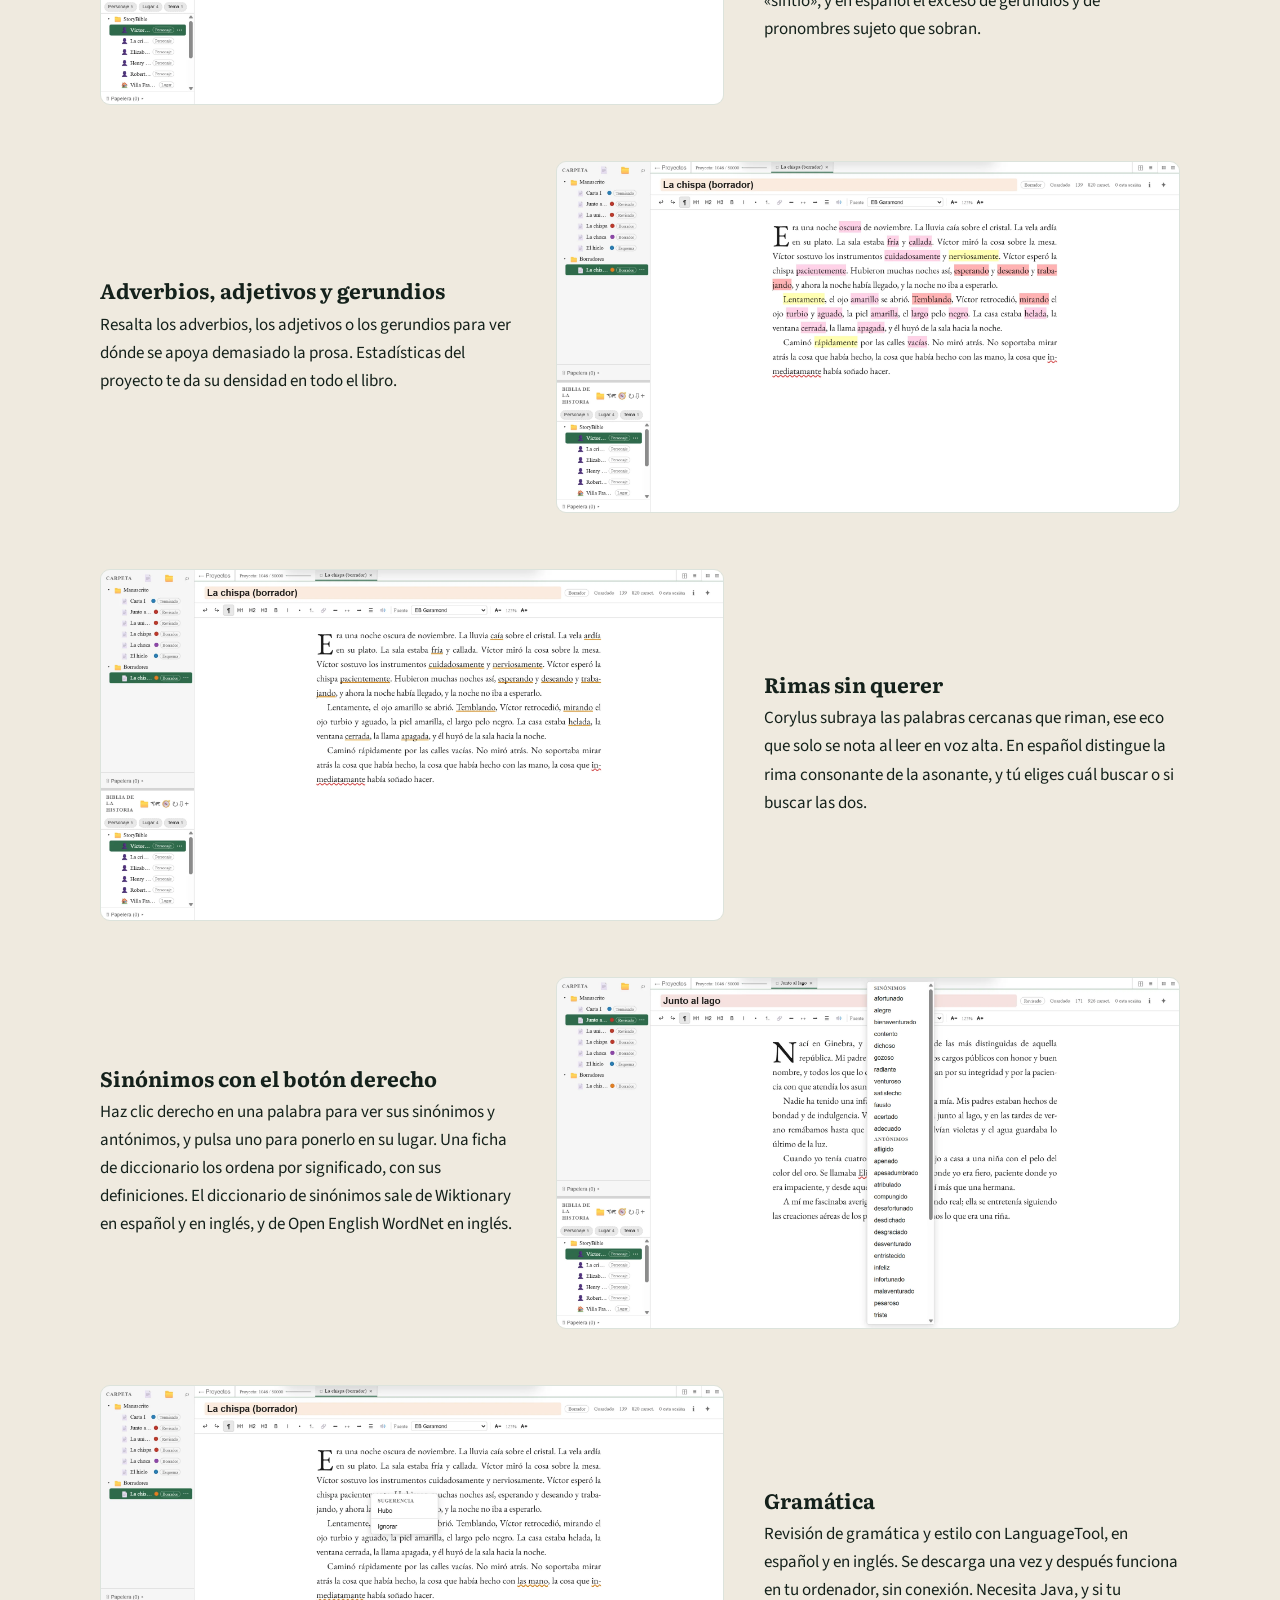
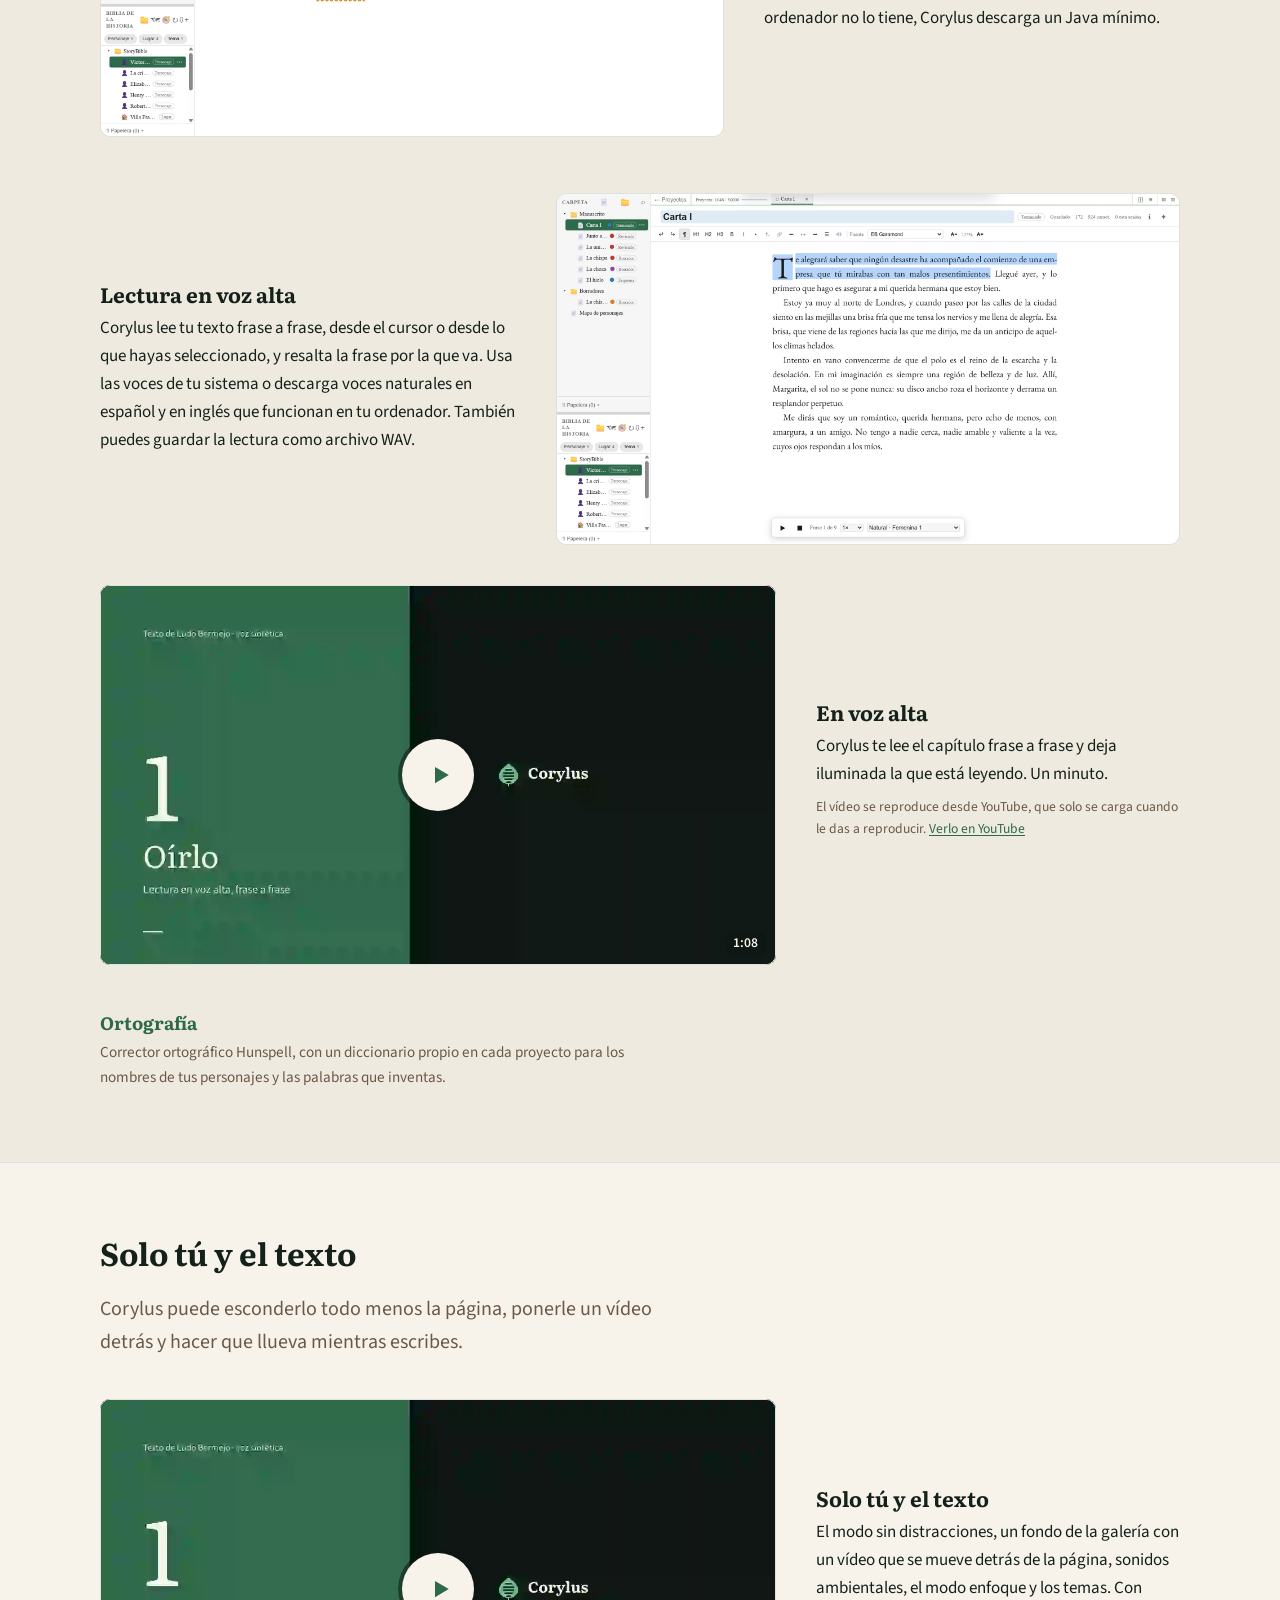
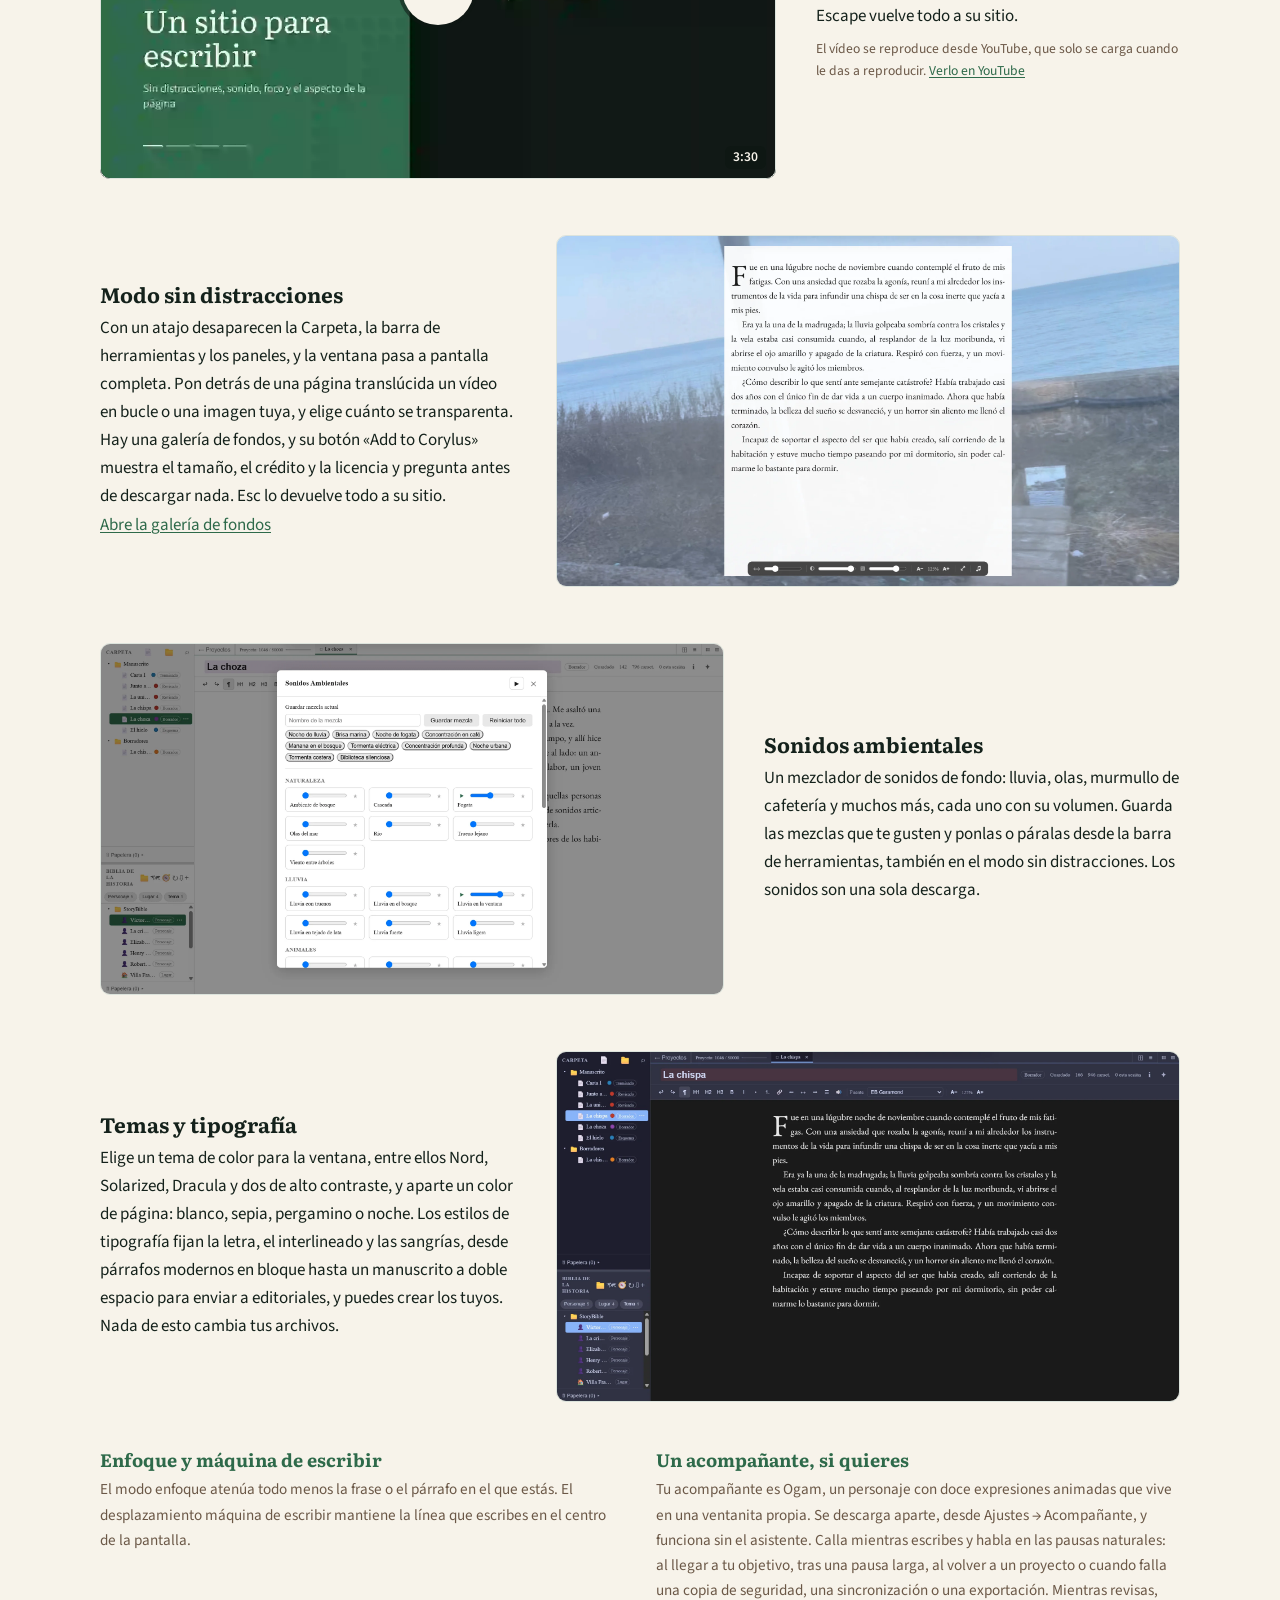
==== commit f73677ff: "chore: rebuild for macOS 1.102.0 Co-Authored-By: Claude Opus 5 <noreply@anthropic.com>" ====
--- a/es/index.html
+++ b/es/index.html
@@ -48,8 +48,8 @@
       <p class="lead">Guarda cada capítulo como un archivo de texto normal, en una carpeta tuya, y además te ayuda a revisar lo que escribes: te señala las palabras repetidas, las rachas de frases con la misma longitud o el mismo arranque y los párrafos que se vuelven monótonos.</p>
       <p>Tiene un modo sin distracciones con vídeo y sonidos de fondo, para que solo quedéis tú y el texto. Funciona sin conexión, y si quieres puedes sincronizar tus proyectos con Dropbox, pCloud o Google Drive. Está en español e inglés, para Mac y Windows. ¡Y es gratis!</p>
       <p class="downloads">
-        <a class="btn" id="dl-mac" href="https://raw.githubusercontent.com/LudoBermejoES/corylus-releases/main/Corylus_1.98.5_aarch64.dmg">
-          Descargar para Mac <span class="ver" data-ver-label="versión">versión 1.98.5</span>
+        <a class="btn" id="dl-mac" href="https://raw.githubusercontent.com/LudoBermejoES/corylus-releases/main/Corylus_1.102.0_aarch64.dmg">
+          Descargar para Mac <span class="ver" data-ver-label="versión">versión 1.102.0</span>
         </a>
         <a class="btn ghost" id="dl-win" href="https://raw.githubusercontent.com/LudoBermejoES/corylus-releases/main/Corylus_1.102.0_x64-setup.exe">
           Descargar para Windows <span class="ver" data-ver-label="versión">versión 1.102.0</span>
@@ -240,7 +240,7 @@
     <div class="wrap narrow">
       <h2>Descarga Corylus</h2>
       <p class="downloads">
-        <a class="btn" href="https://raw.githubusercontent.com/LudoBermejoES/corylus-releases/main/Corylus_1.98.5_aarch64.dmg">Descargar para Mac</a>
+        <a class="btn" href="https://raw.githubusercontent.com/LudoBermejoES/corylus-releases/main/Corylus_1.102.0_aarch64.dmg">Descargar para Mac</a>
         <a class="btn ghost" href="https://raw.githubusercontent.com/LudoBermejoES/corylus-releases/main/Corylus_1.102.0_x64-setup.exe">Descargar para Windows</a>
       </p>
       <p class="note">Corylus ya funciona en iPhone, iPad y Android: la misma aplicación, abriendo las mismas carpetas de proyecto. Todavía no puedo repartir esas versiones, porque la App Store y Google Play piden cuentas de desarrollador que aún no tengo. Pagarlas es parte de lo que cubre el apoyo en Ko-fi.</p>
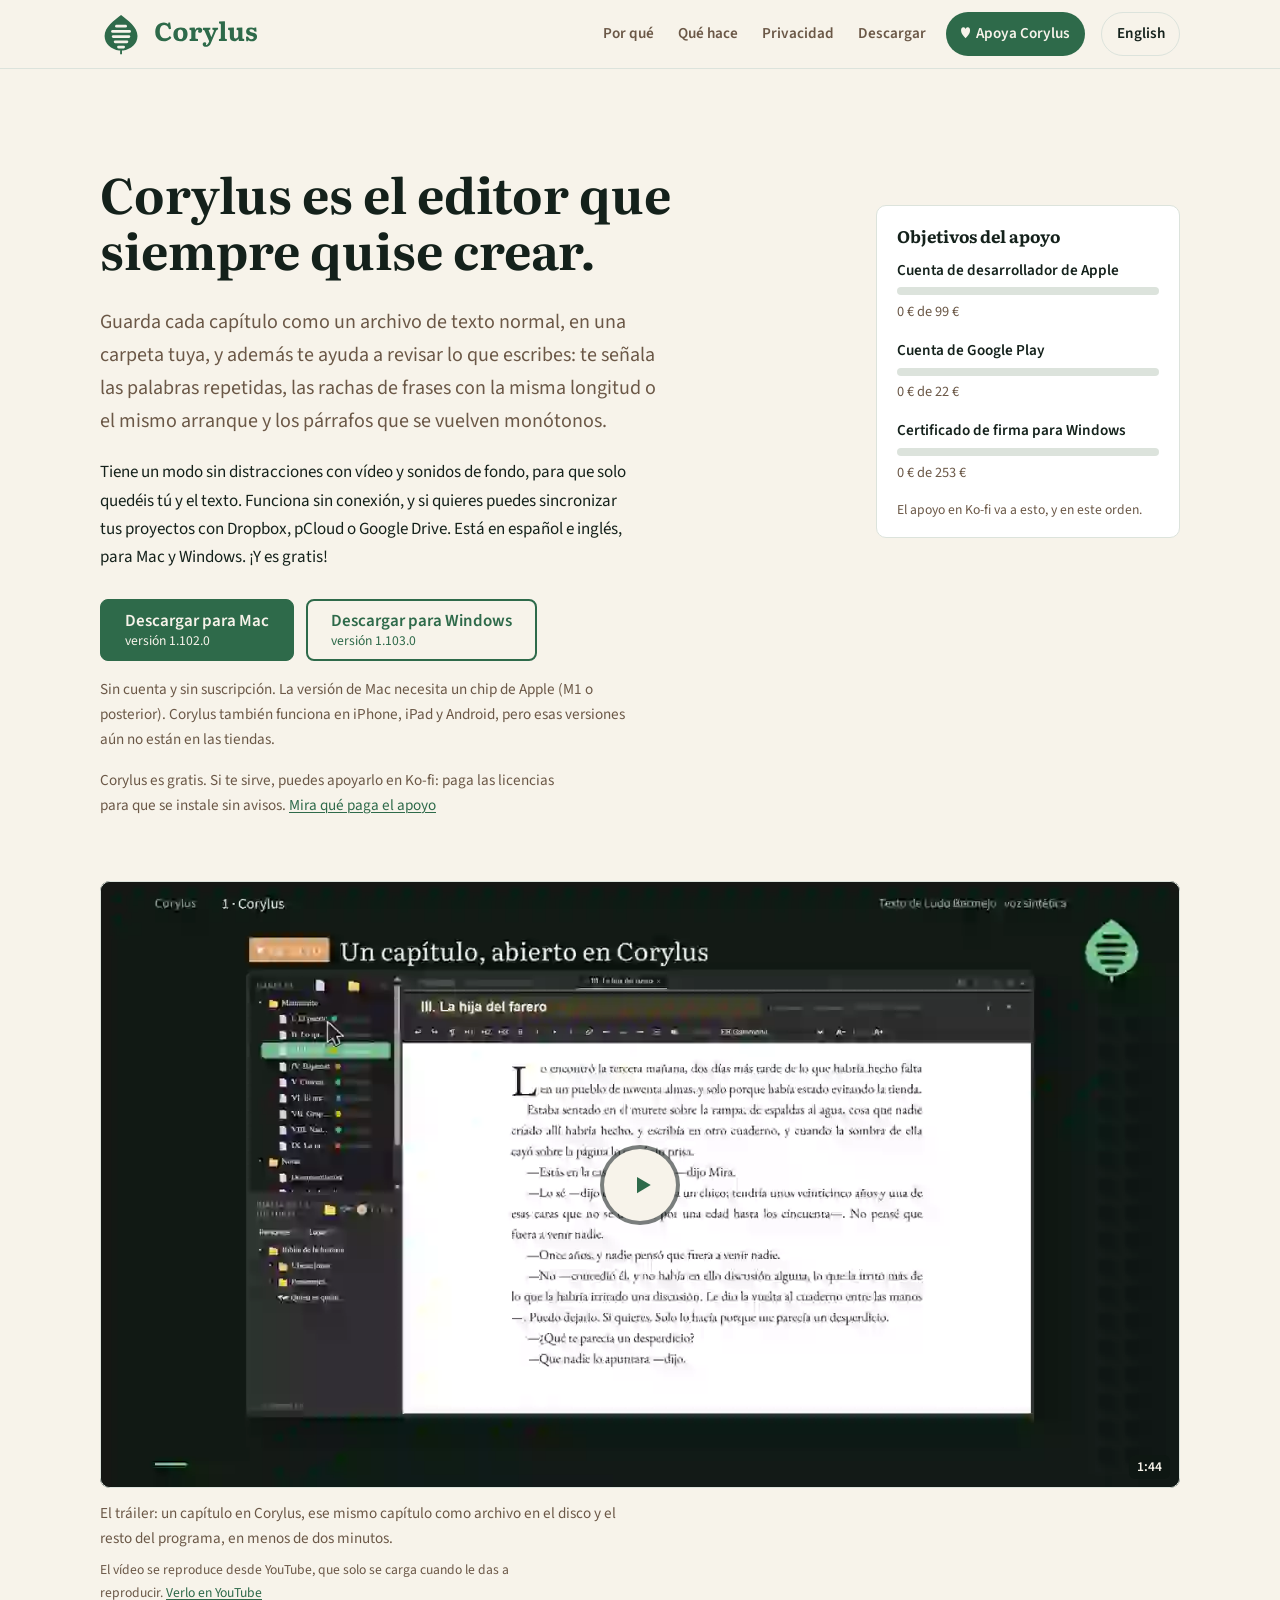
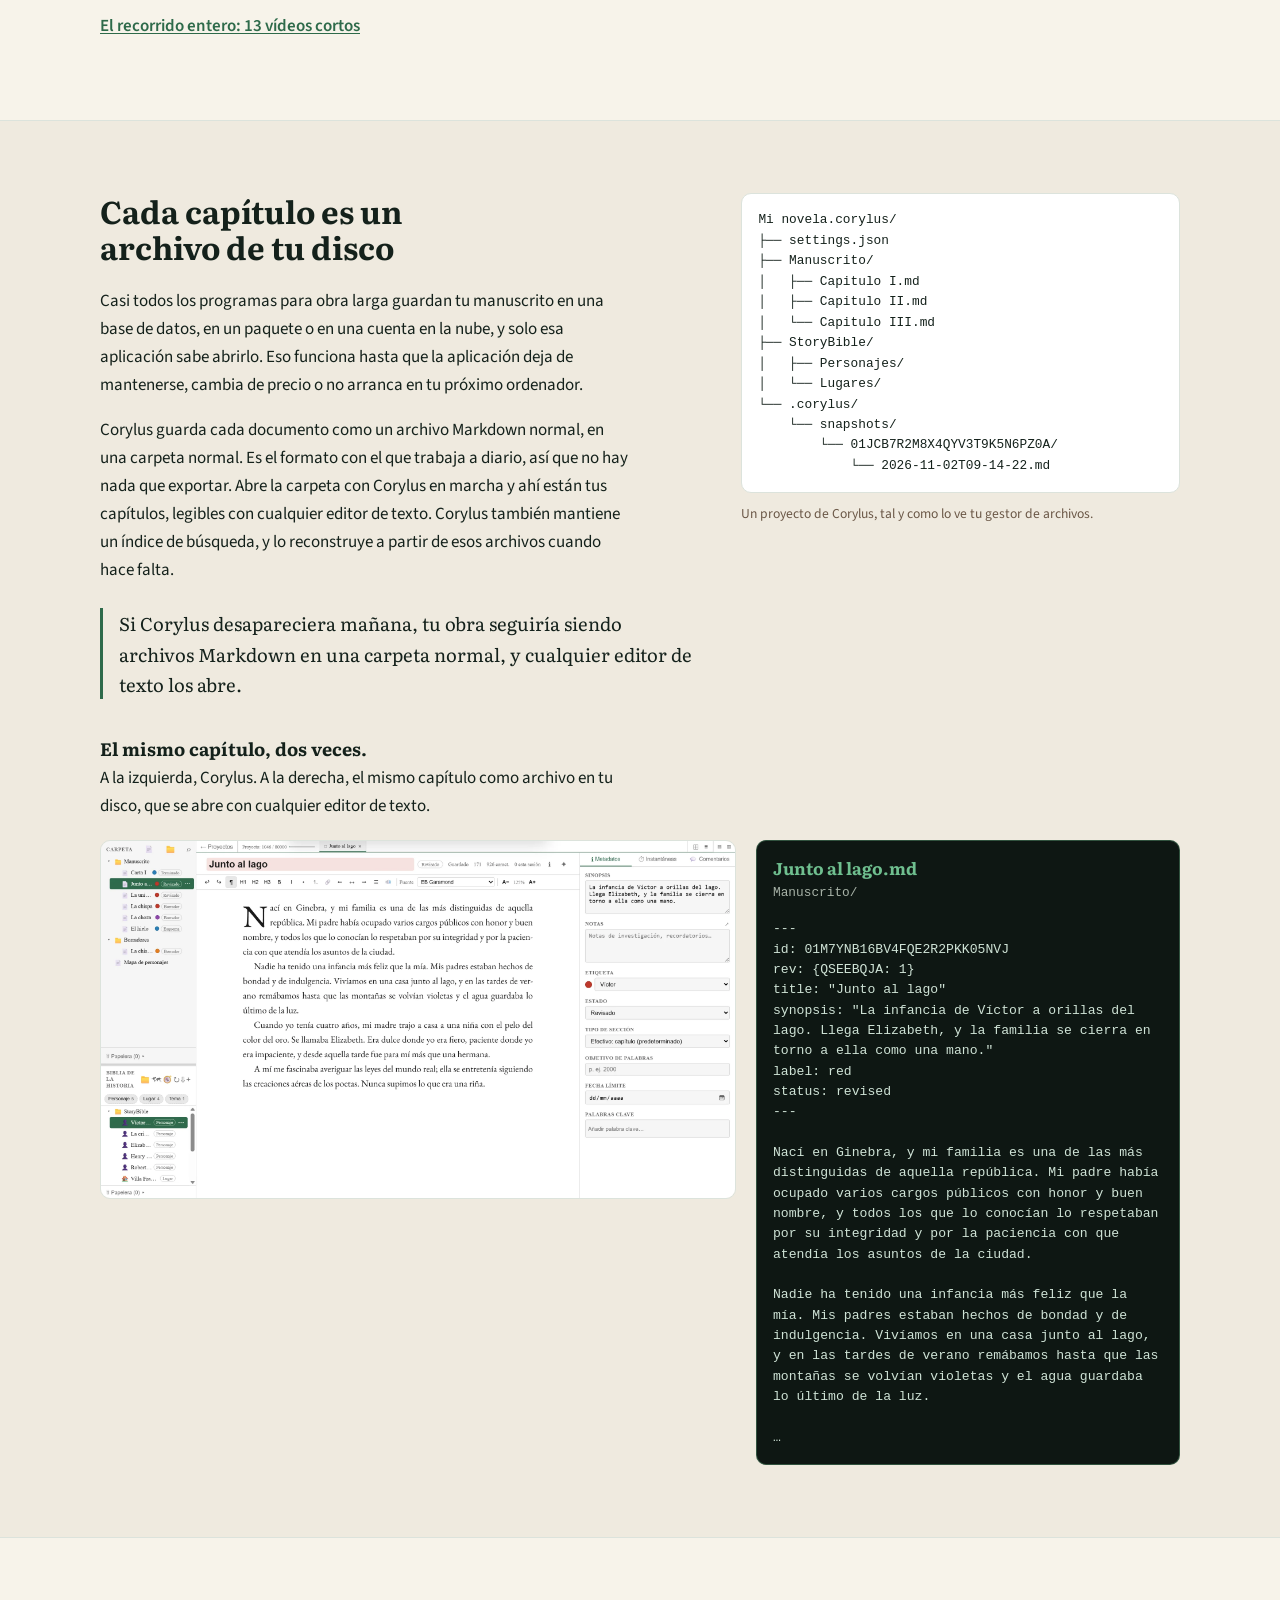
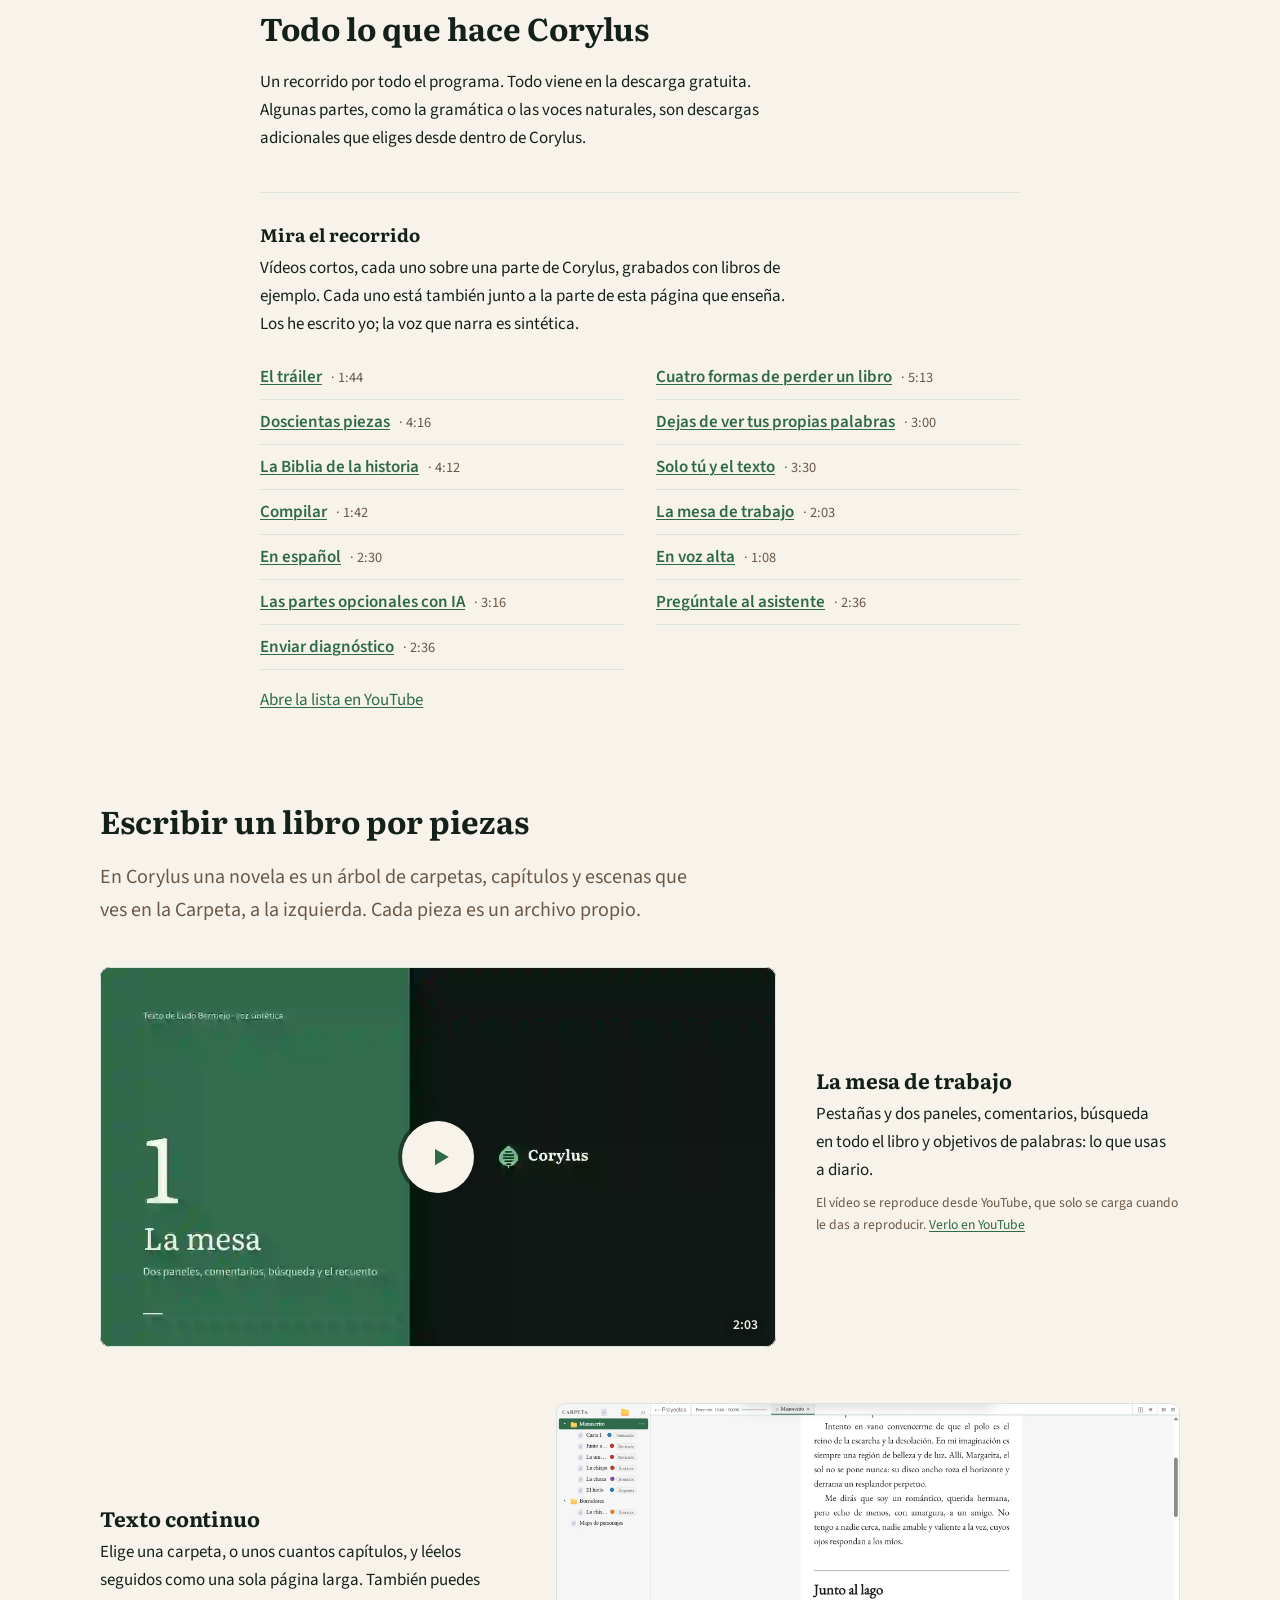
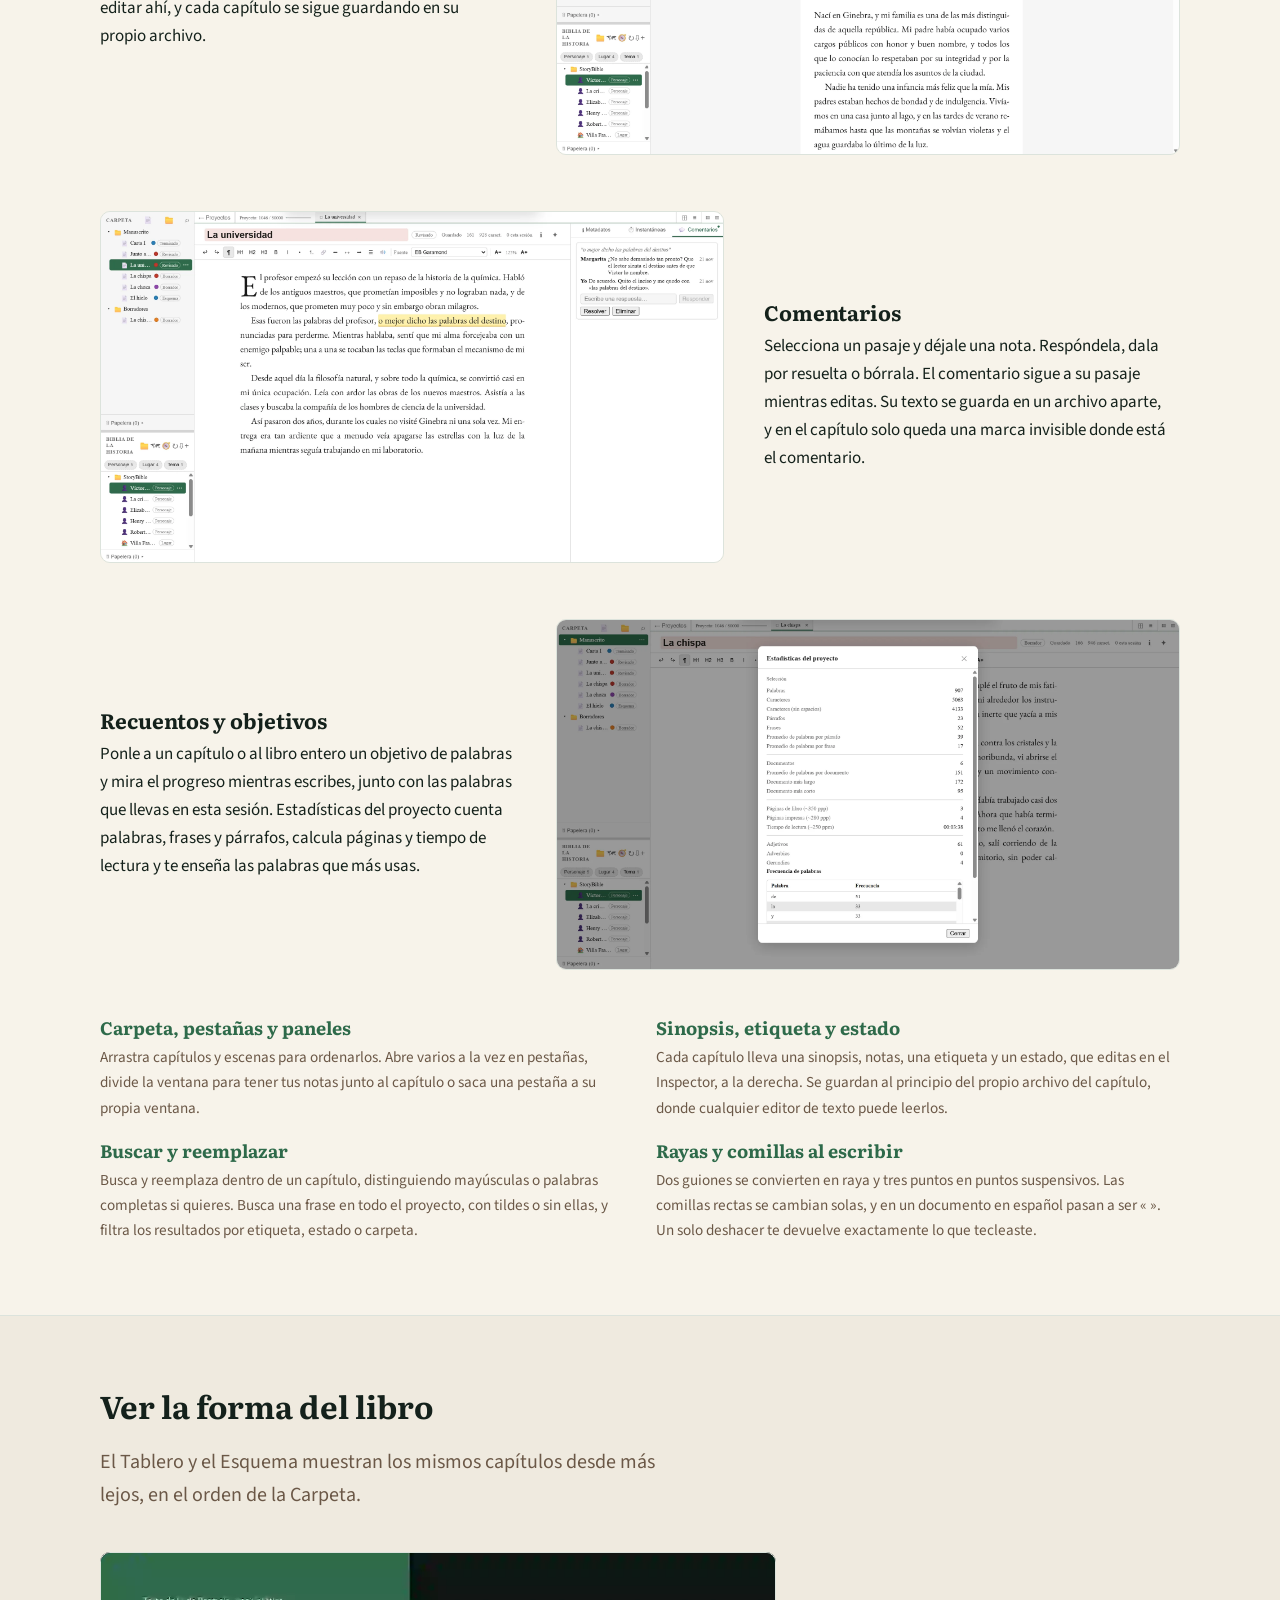
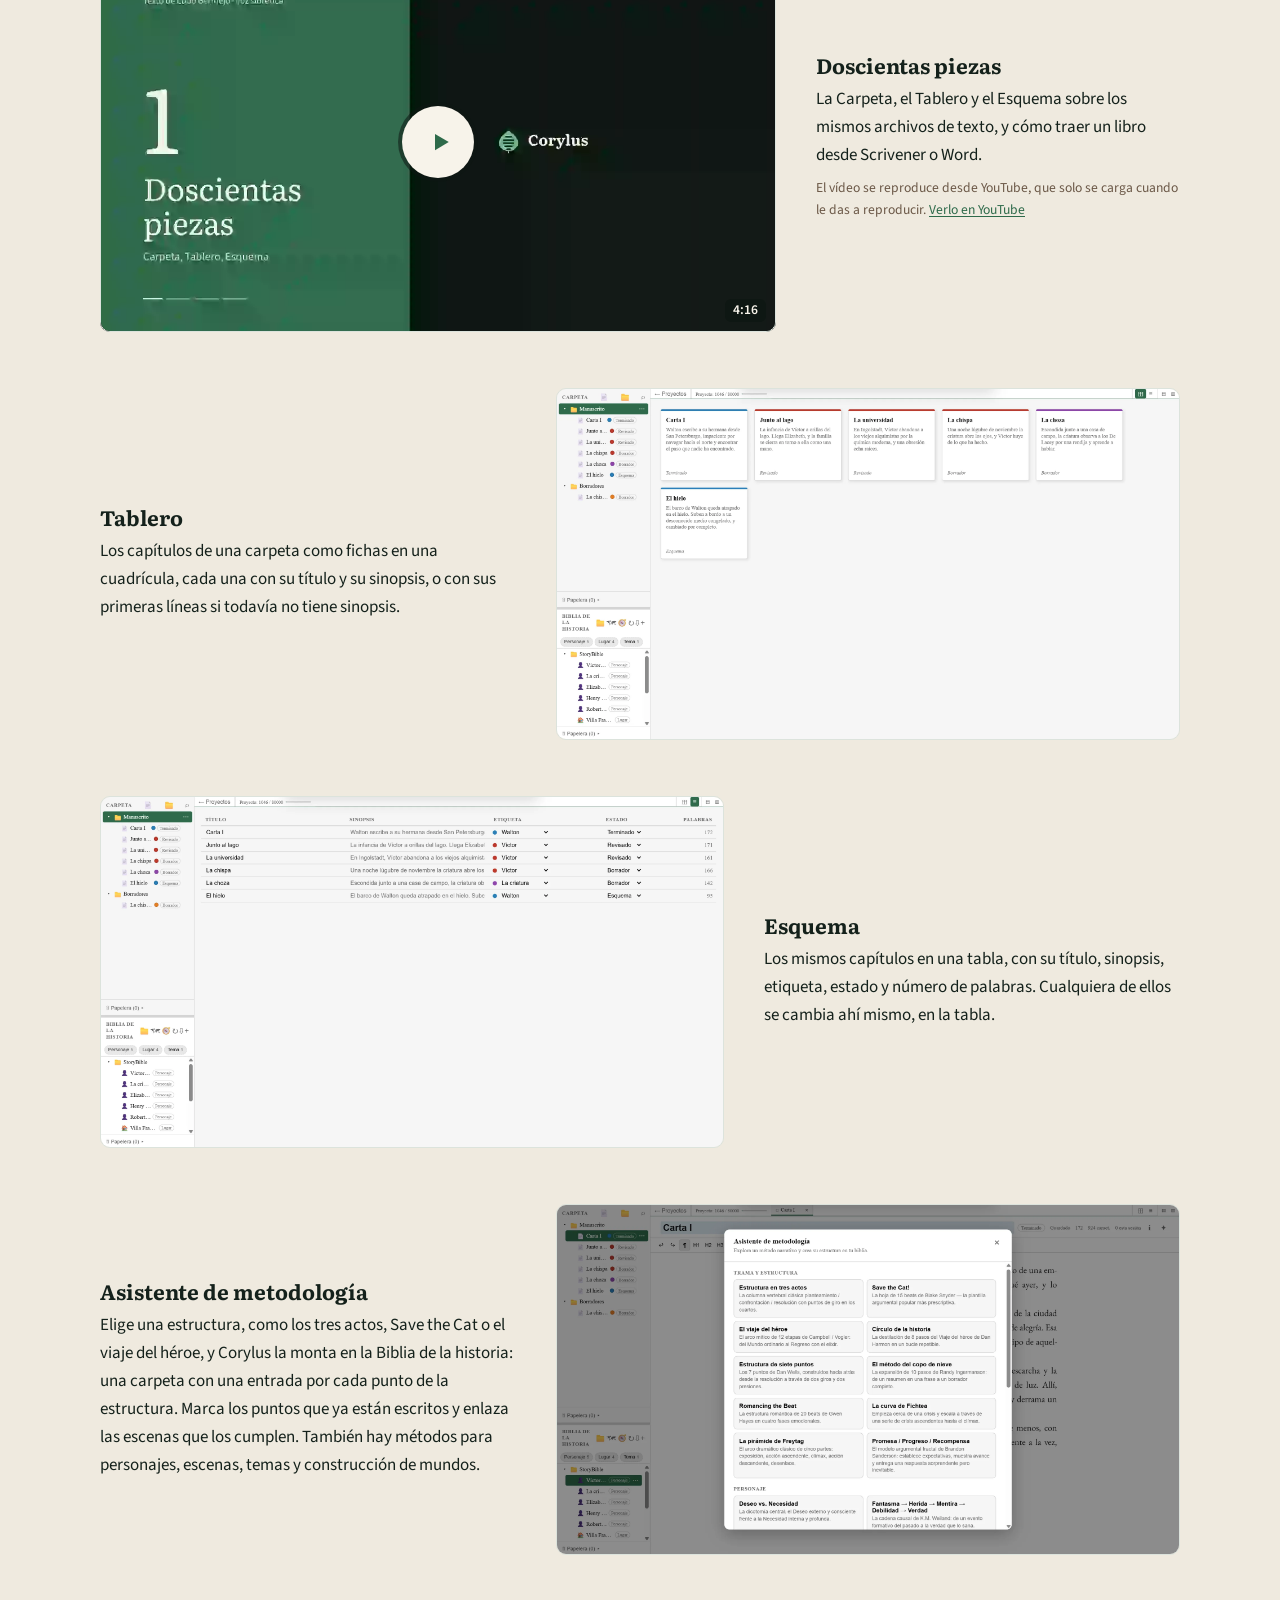
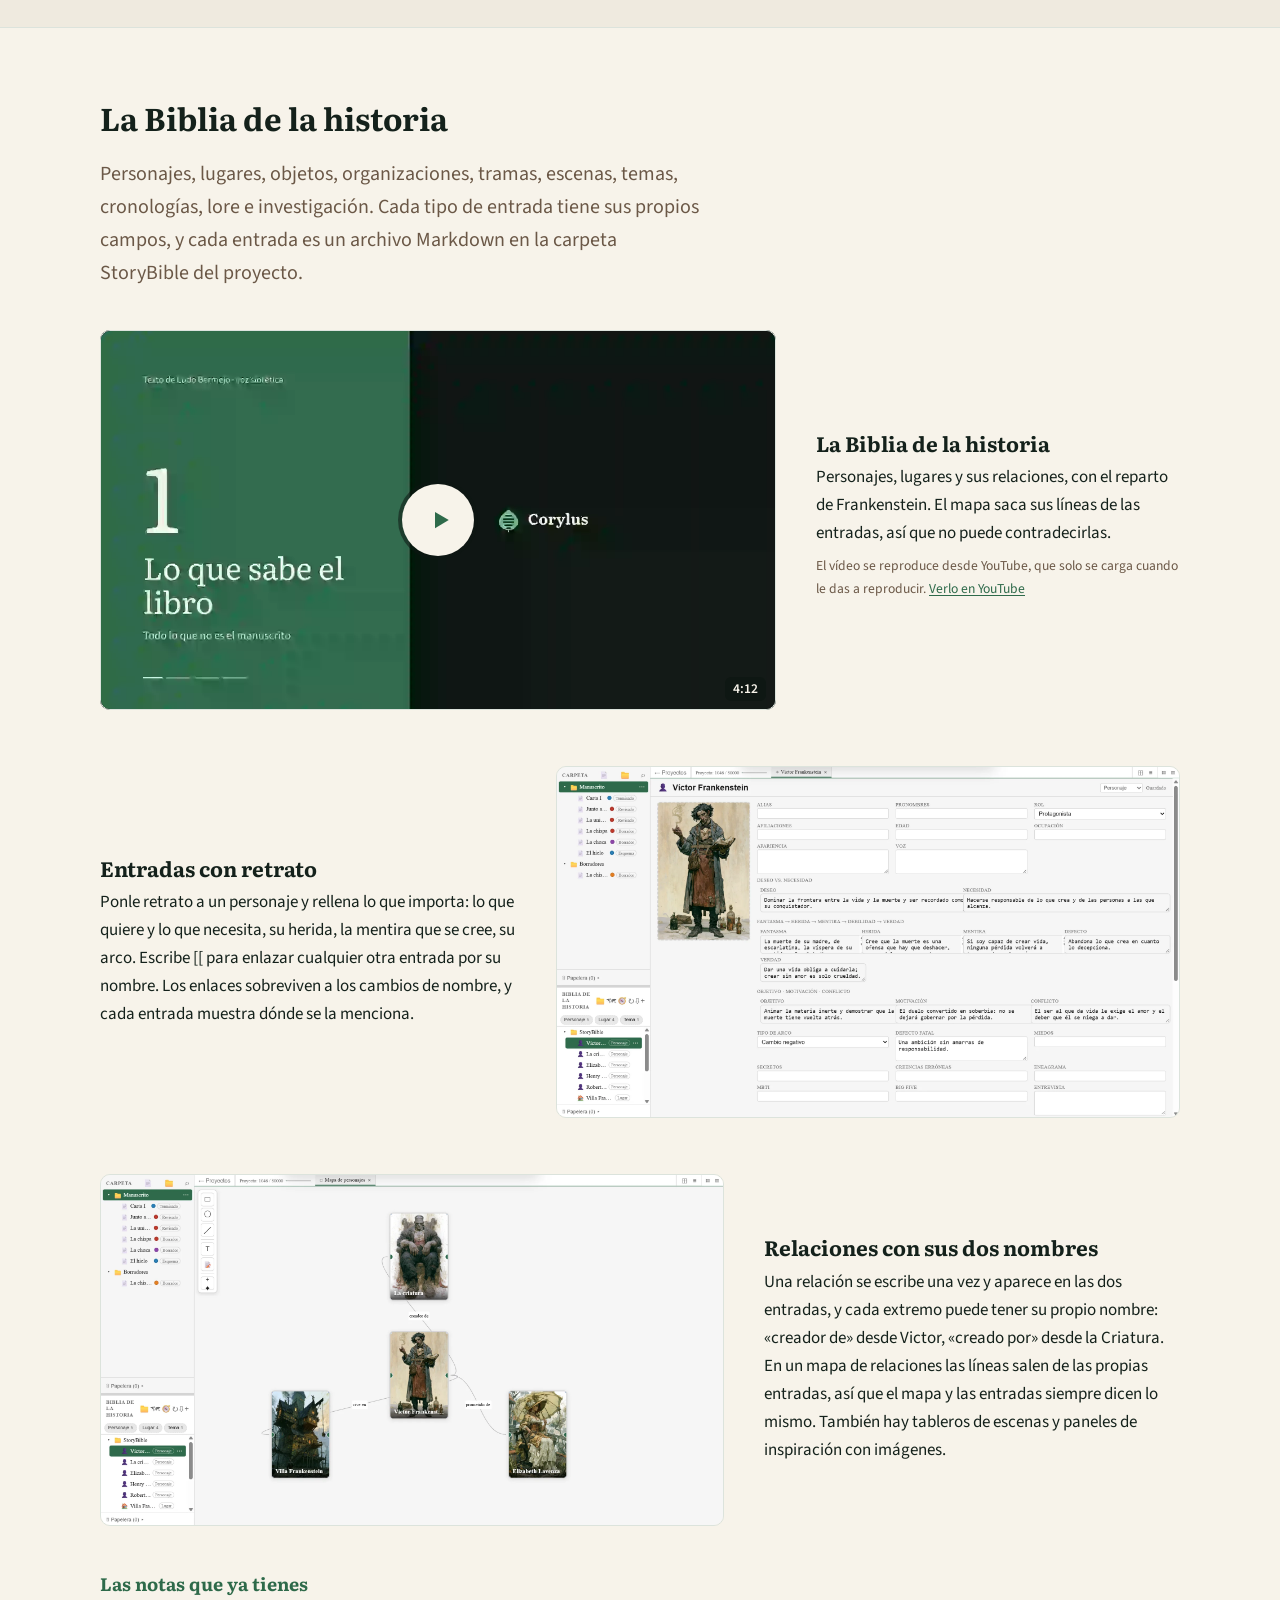
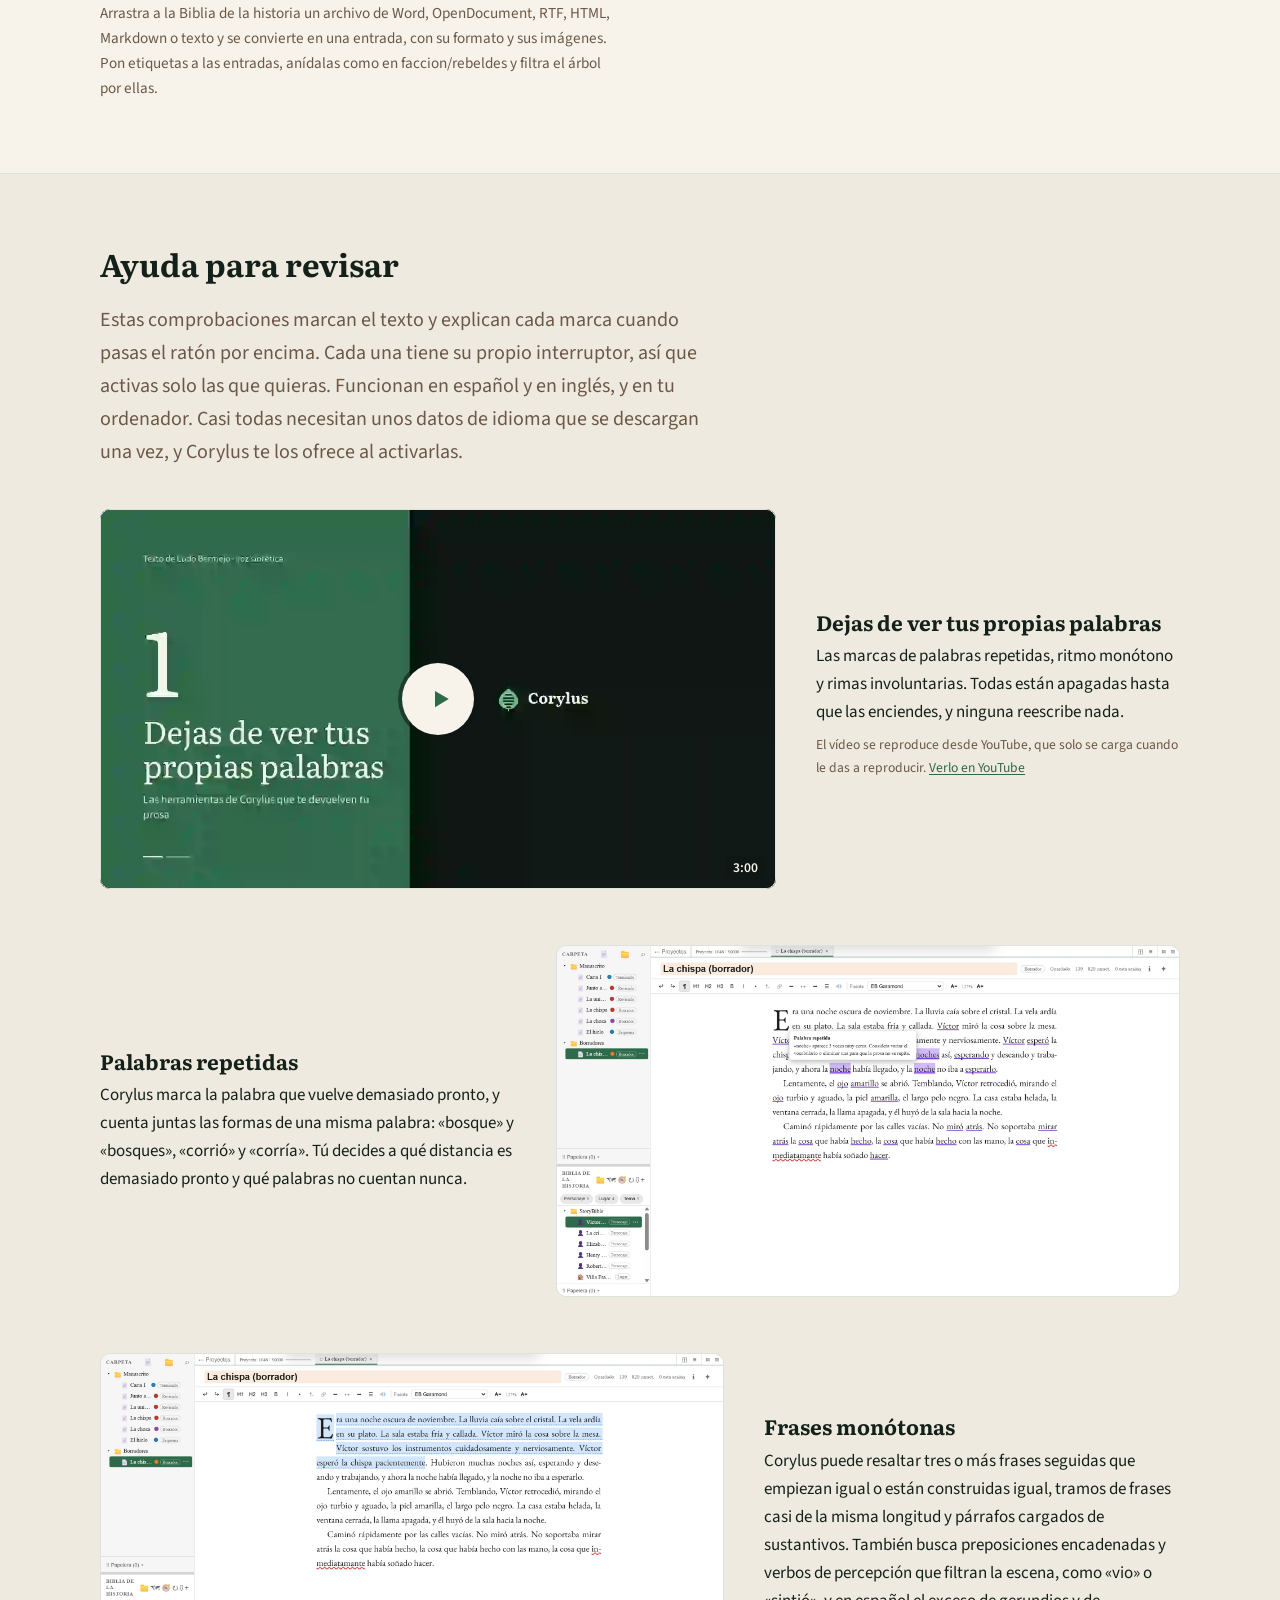
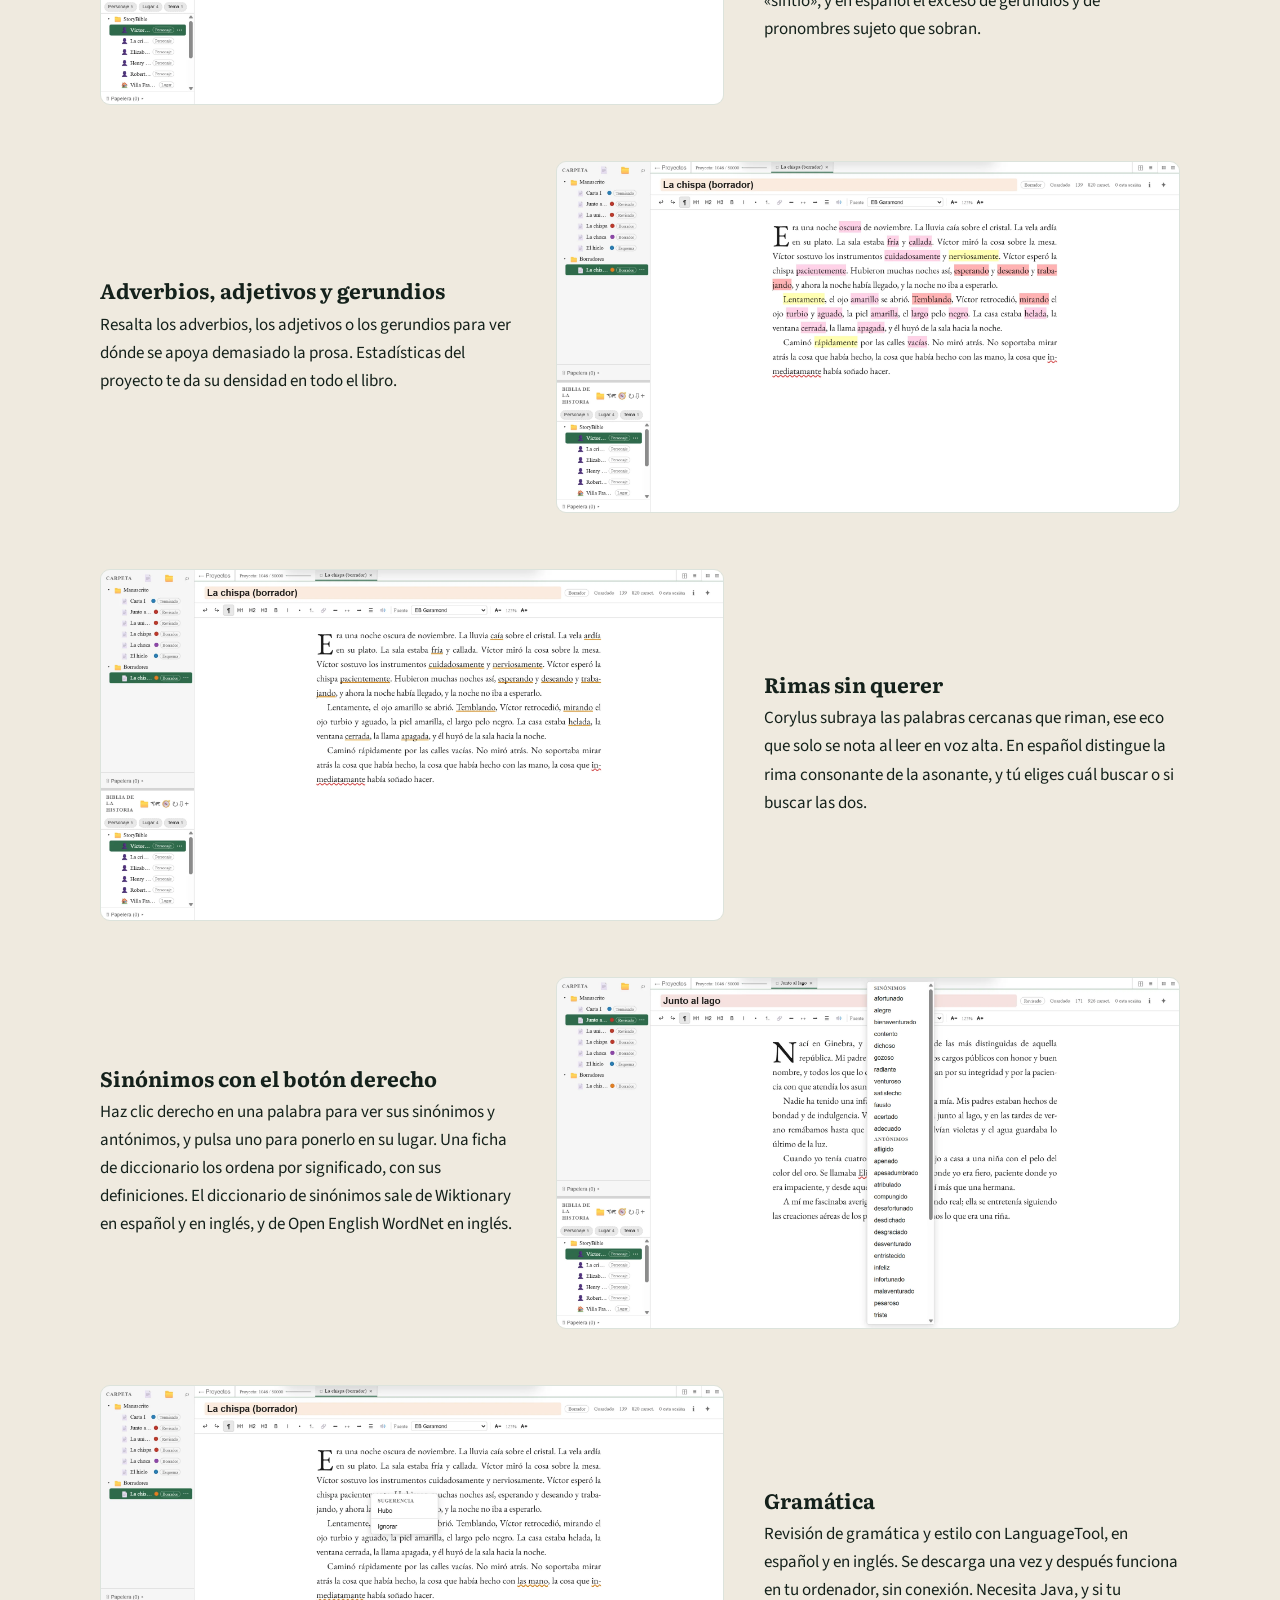
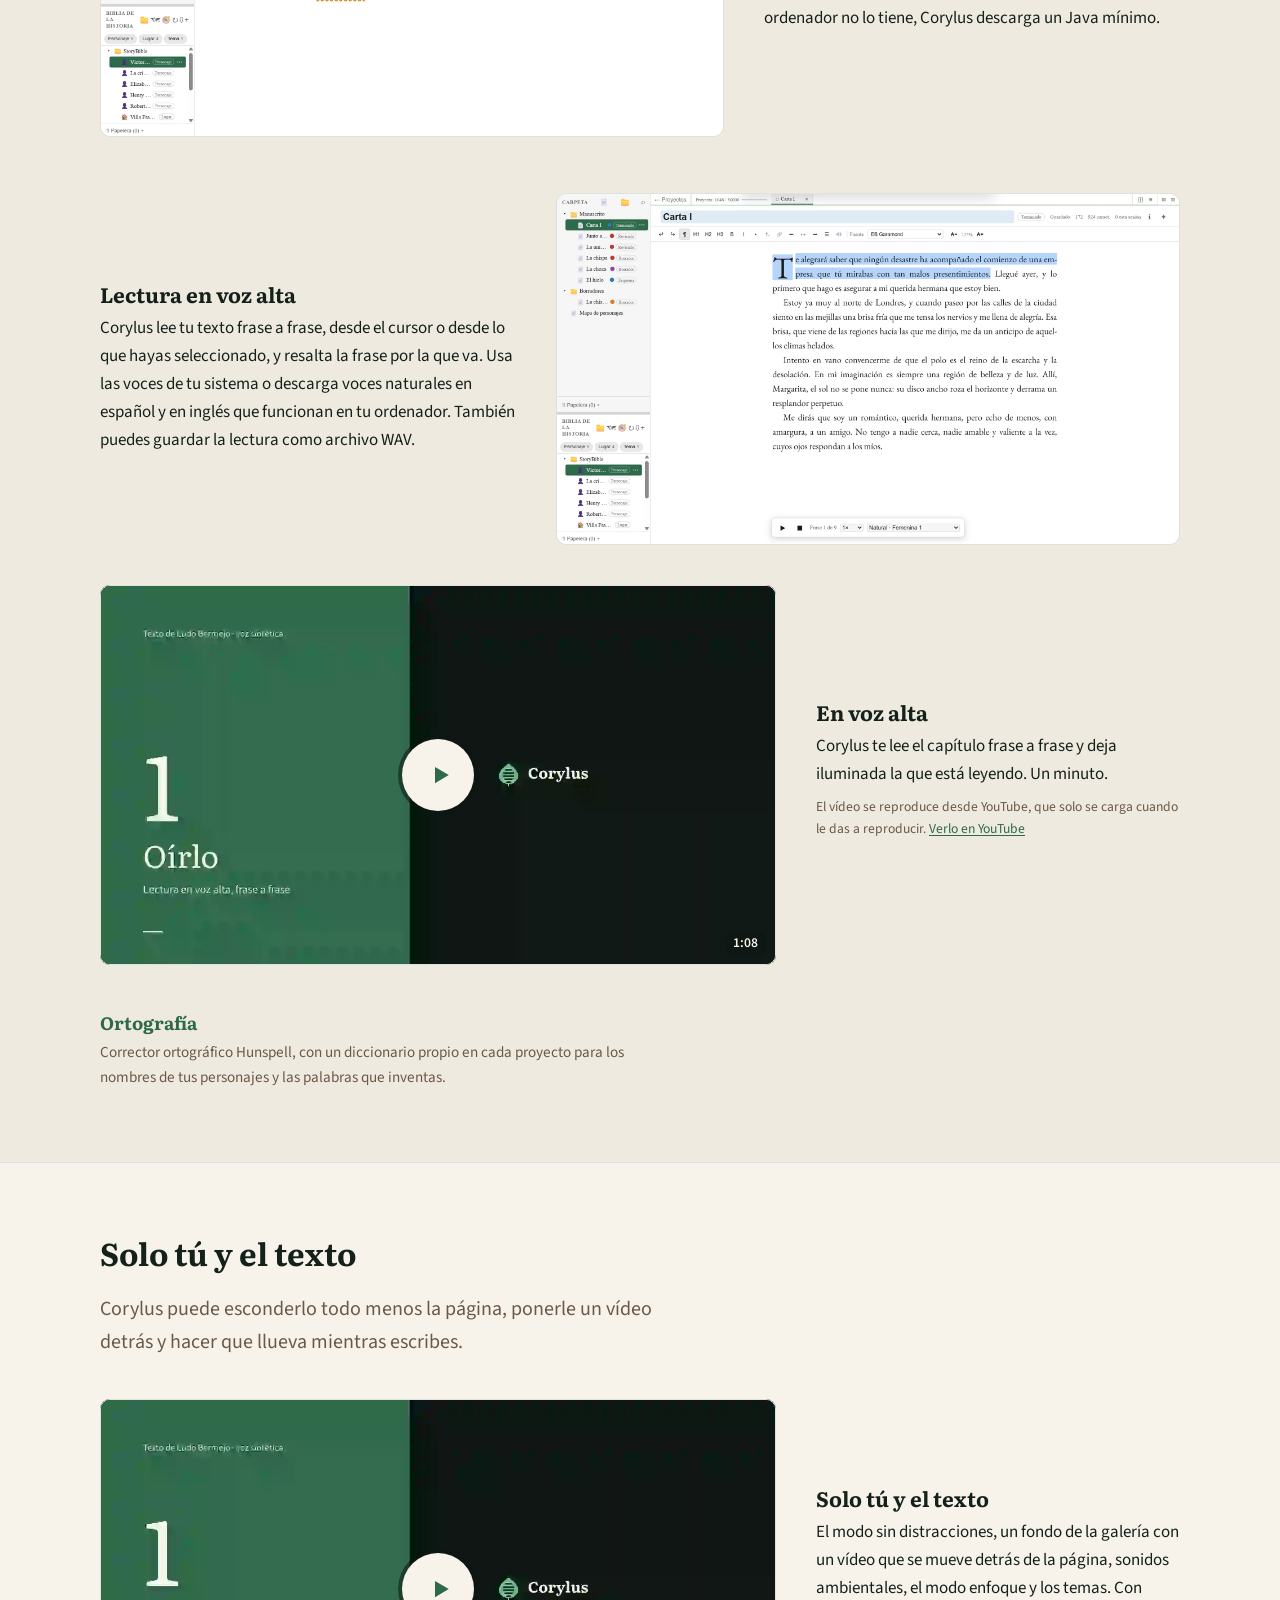
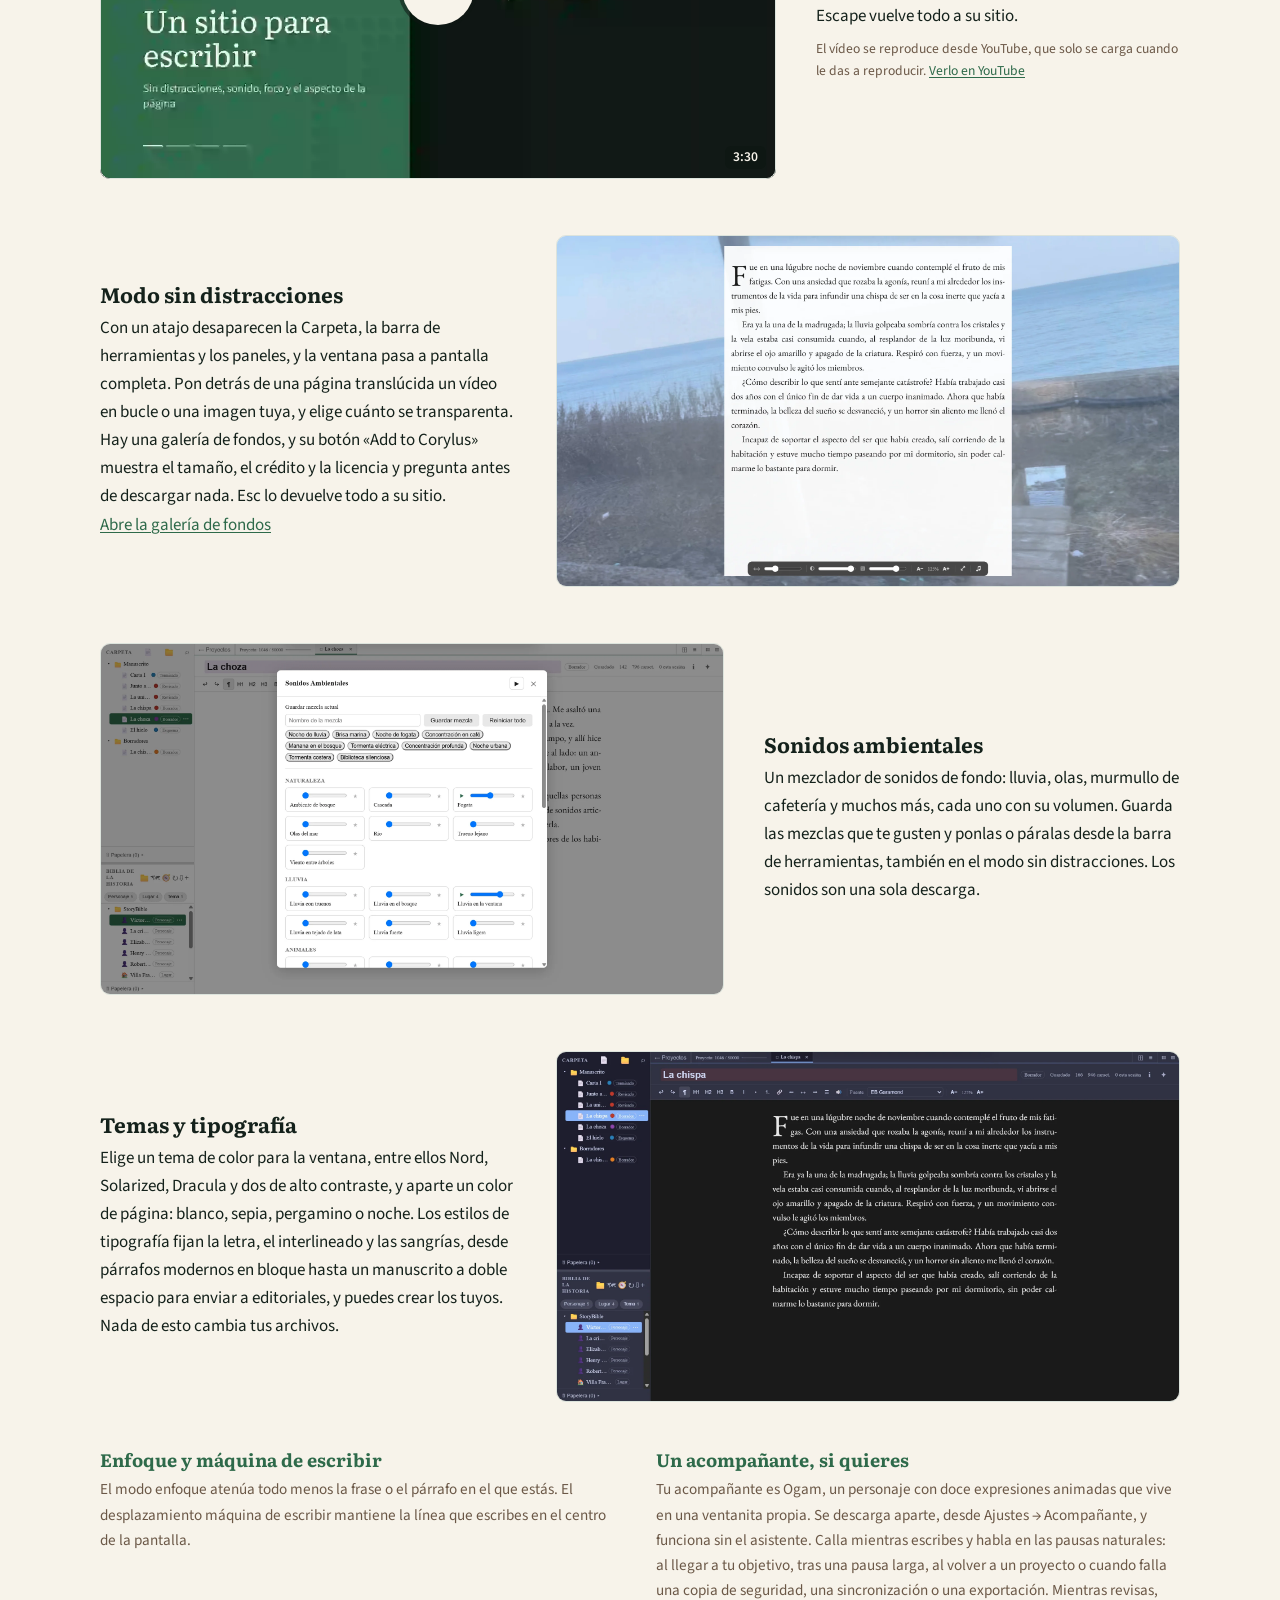
==== commit 44202860: "chore: rebuild for 1.103.0" ====
--- a/es/index.html
+++ b/es/index.html
@@ -51,8 +51,8 @@
         <a class="btn" id="dl-mac" href="https://raw.githubusercontent.com/LudoBermejoES/corylus-releases/main/Corylus_1.102.0_aarch64.dmg">
           Descargar para Mac <span class="ver" data-ver-label="versión">versión 1.102.0</span>
         </a>
-        <a class="btn ghost" id="dl-win" href="https://raw.githubusercontent.com/LudoBermejoES/corylus-releases/main/Corylus_1.102.0_x64-setup.exe">
-          Descargar para Windows <span class="ver" data-ver-label="versión">versión 1.102.0</span>
+        <a class="btn ghost" id="dl-win" href="https://raw.githubusercontent.com/LudoBermejoES/corylus-releases/main/Corylus_1.103.0_x64-setup.exe">
+          Descargar para Windows <span class="ver" data-ver-label="versión">versión 1.103.0</span>
         </a>
       </p>
       <p class="note">Sin cuenta y sin suscripción. La versión de Mac necesita un chip de Apple (M1 o posterior). Corylus también funciona en iPhone, iPad y Android, pero esas versiones aún no están en las tiendas.</p>
@@ -241,7 +241,7 @@
       <h2>Descarga Corylus</h2>
       <p class="downloads">
         <a class="btn" href="https://raw.githubusercontent.com/LudoBermejoES/corylus-releases/main/Corylus_1.102.0_aarch64.dmg">Descargar para Mac</a>
-        <a class="btn ghost" href="https://raw.githubusercontent.com/LudoBermejoES/corylus-releases/main/Corylus_1.102.0_x64-setup.exe">Descargar para Windows</a>
+        <a class="btn ghost" href="https://raw.githubusercontent.com/LudoBermejoES/corylus-releases/main/Corylus_1.103.0_x64-setup.exe">Descargar para Windows</a>
       </p>
       <p class="note">Corylus ya funciona en iPhone, iPad y Android: la misma aplicación, abriendo las mismas carpetas de proyecto. Todavía no puedo repartir esas versiones, porque la App Store y Google Play piden cuentas de desarrollador que aún no tengo. Pagarlas es parte de lo que cubre el apoyo en Ko-fi.</p>
       <p class="note">Corylus todavía no está notarizado por Apple, así que la primera vez que lo abras macOS te dirá que no puede verificar al desarrollador. Haz clic derecho en Corylus.app, elige Abrir y después Abrir otra vez. En macOS 15 o posterior, ve a Ajustes del Sistema, entra en Privacidad y seguridad y pulsa Abrir igualmente. Solo hace falta una vez por descarga.</p>
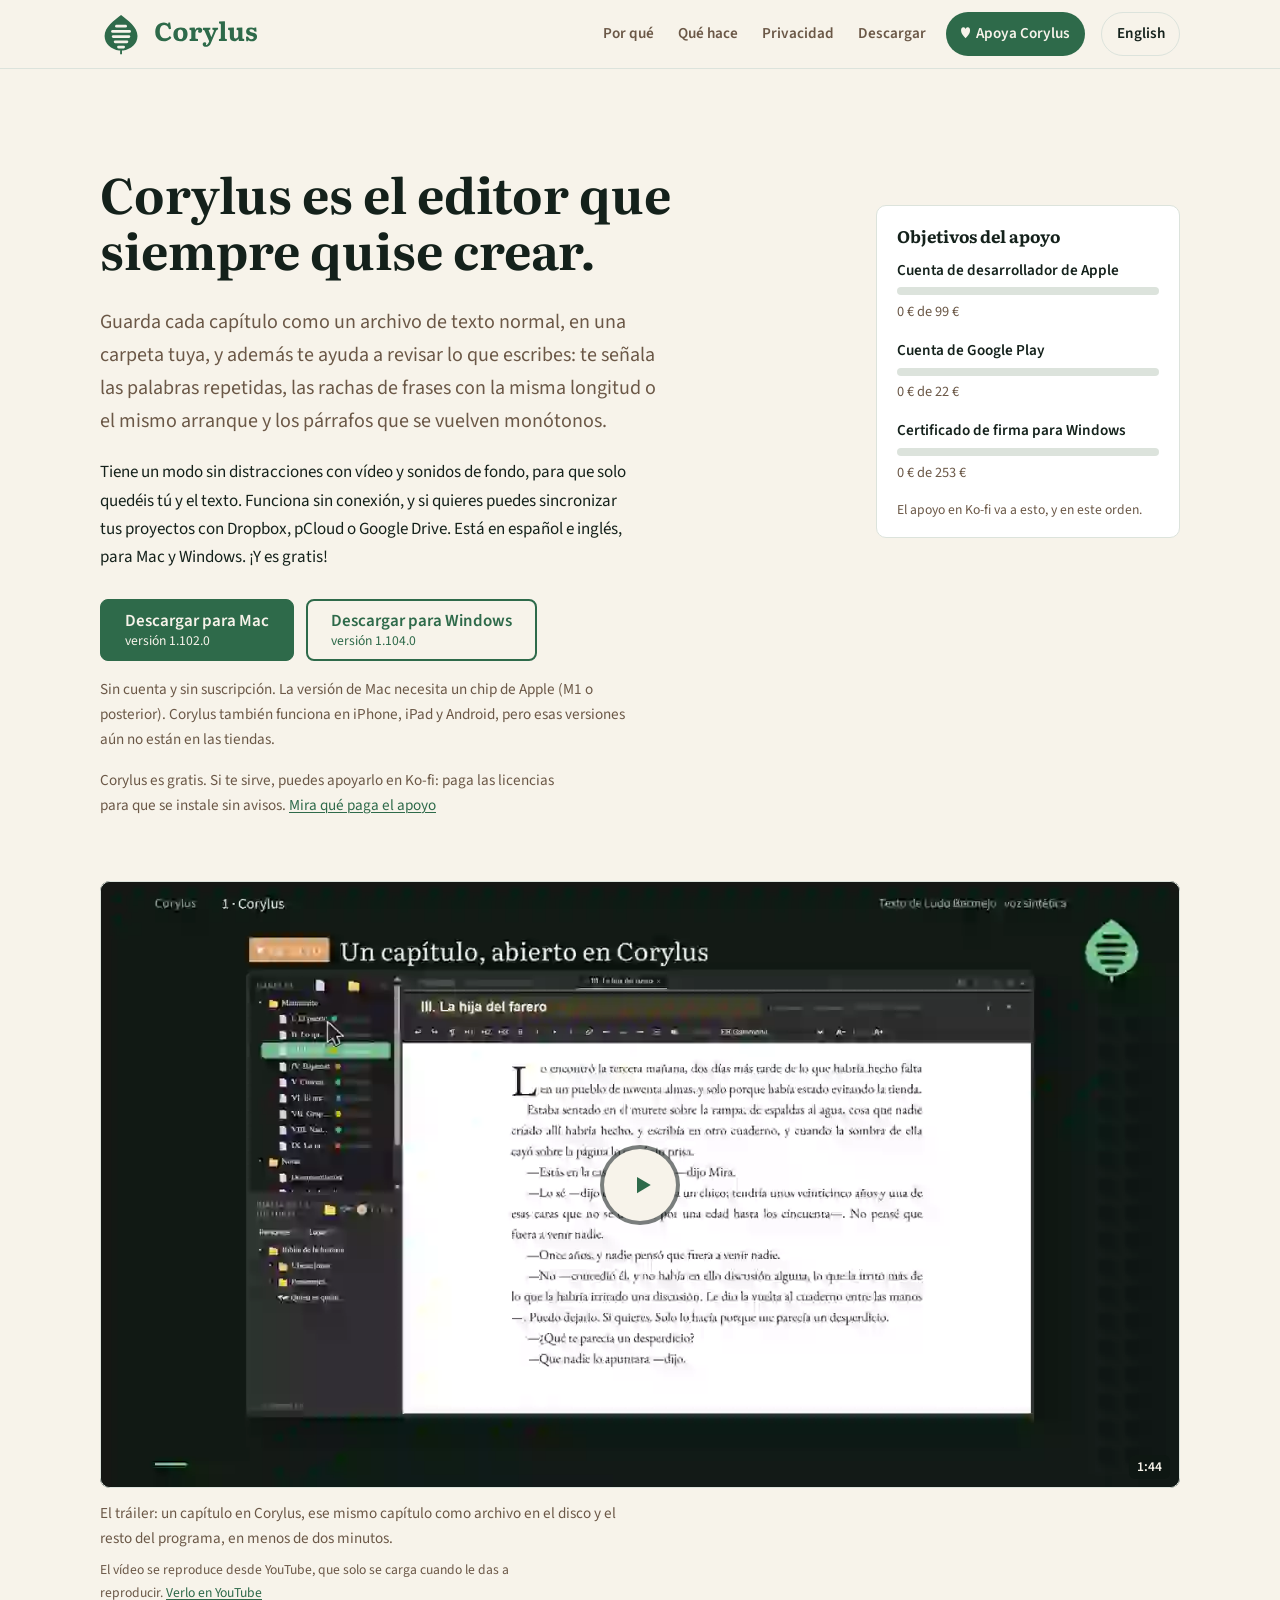
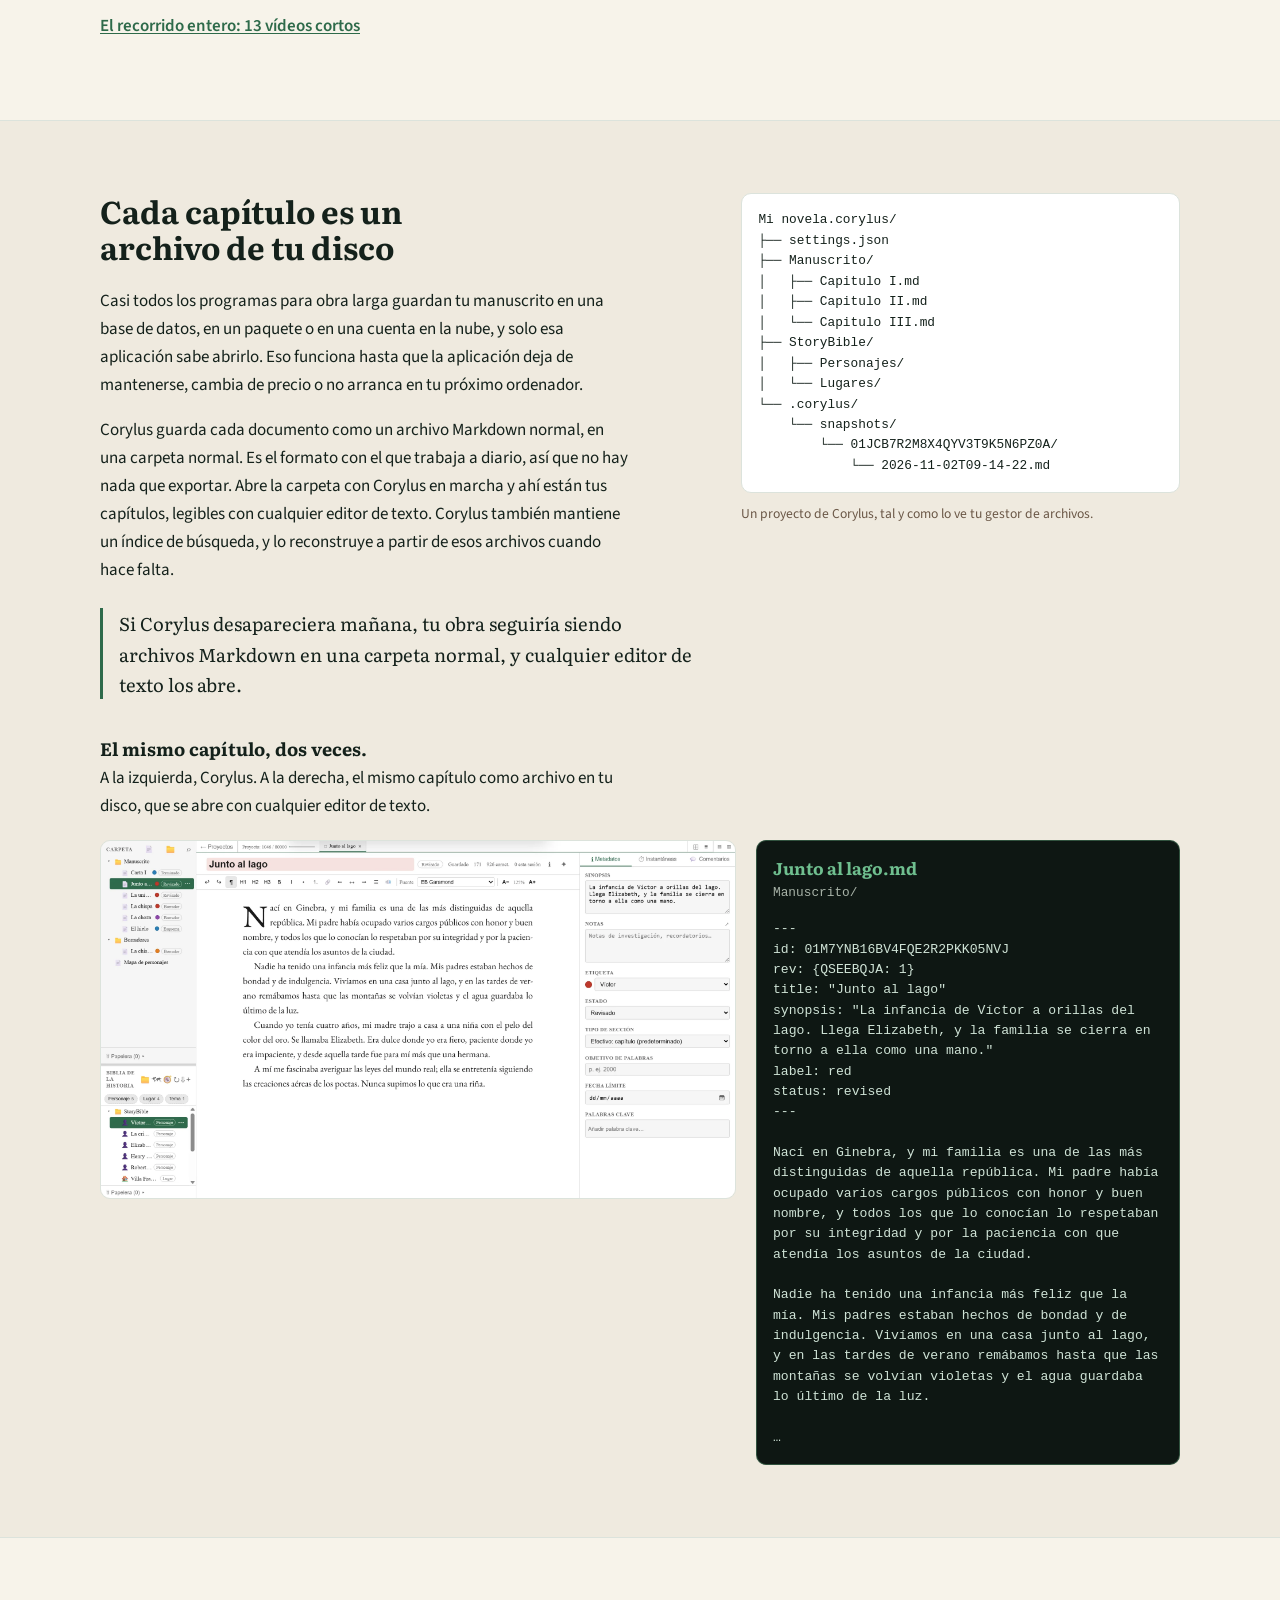
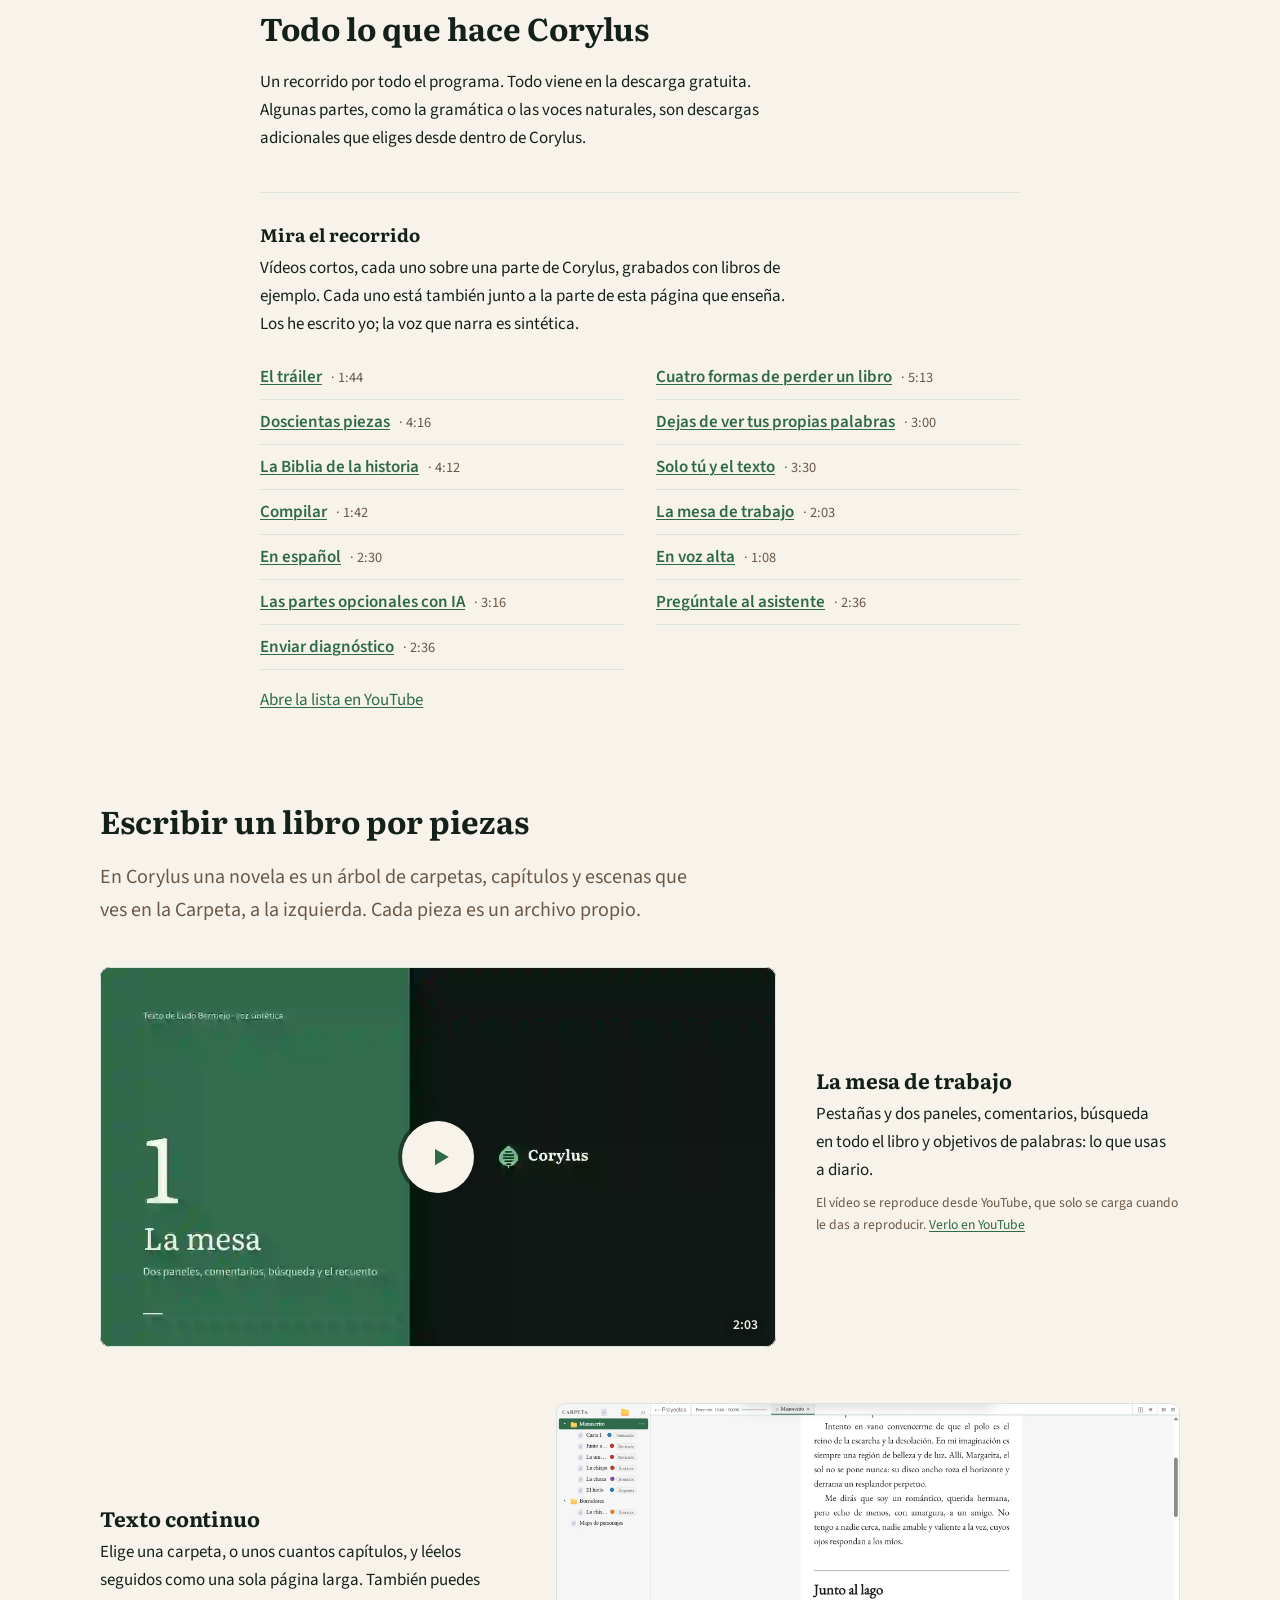
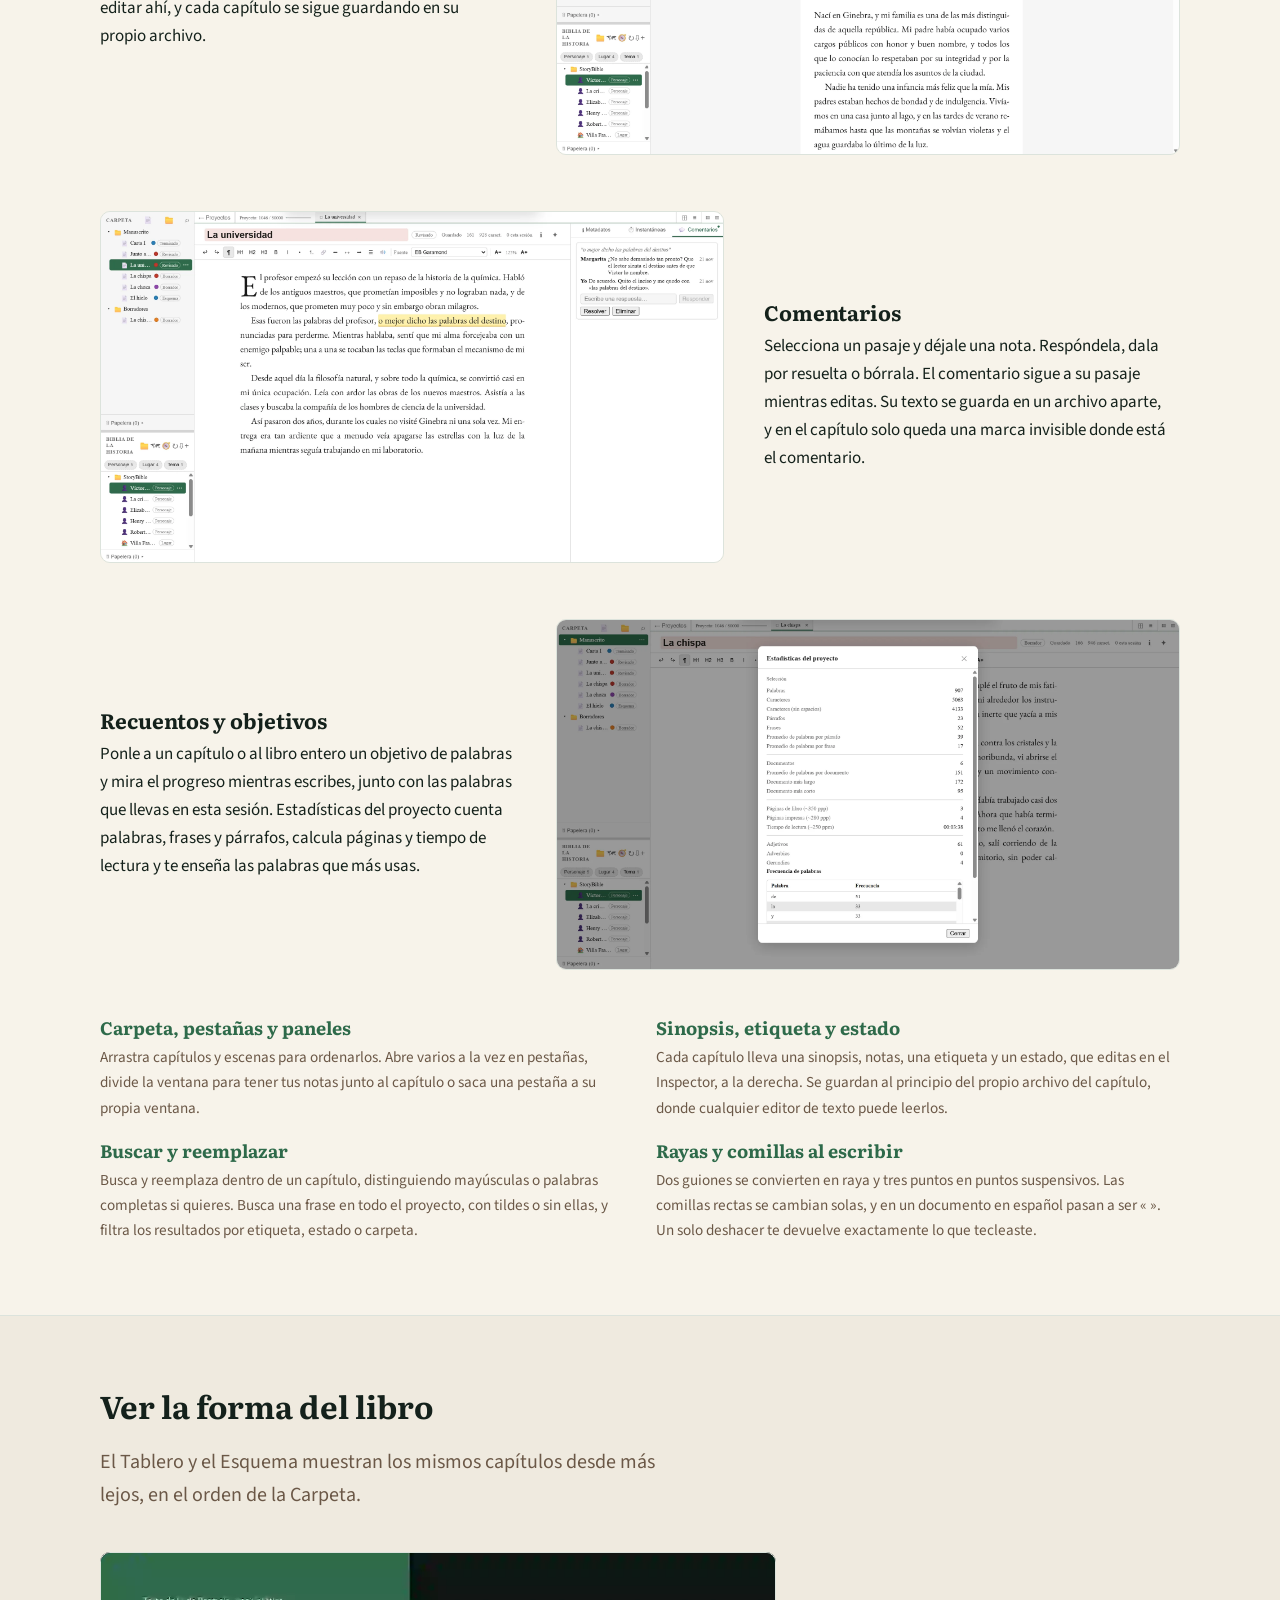
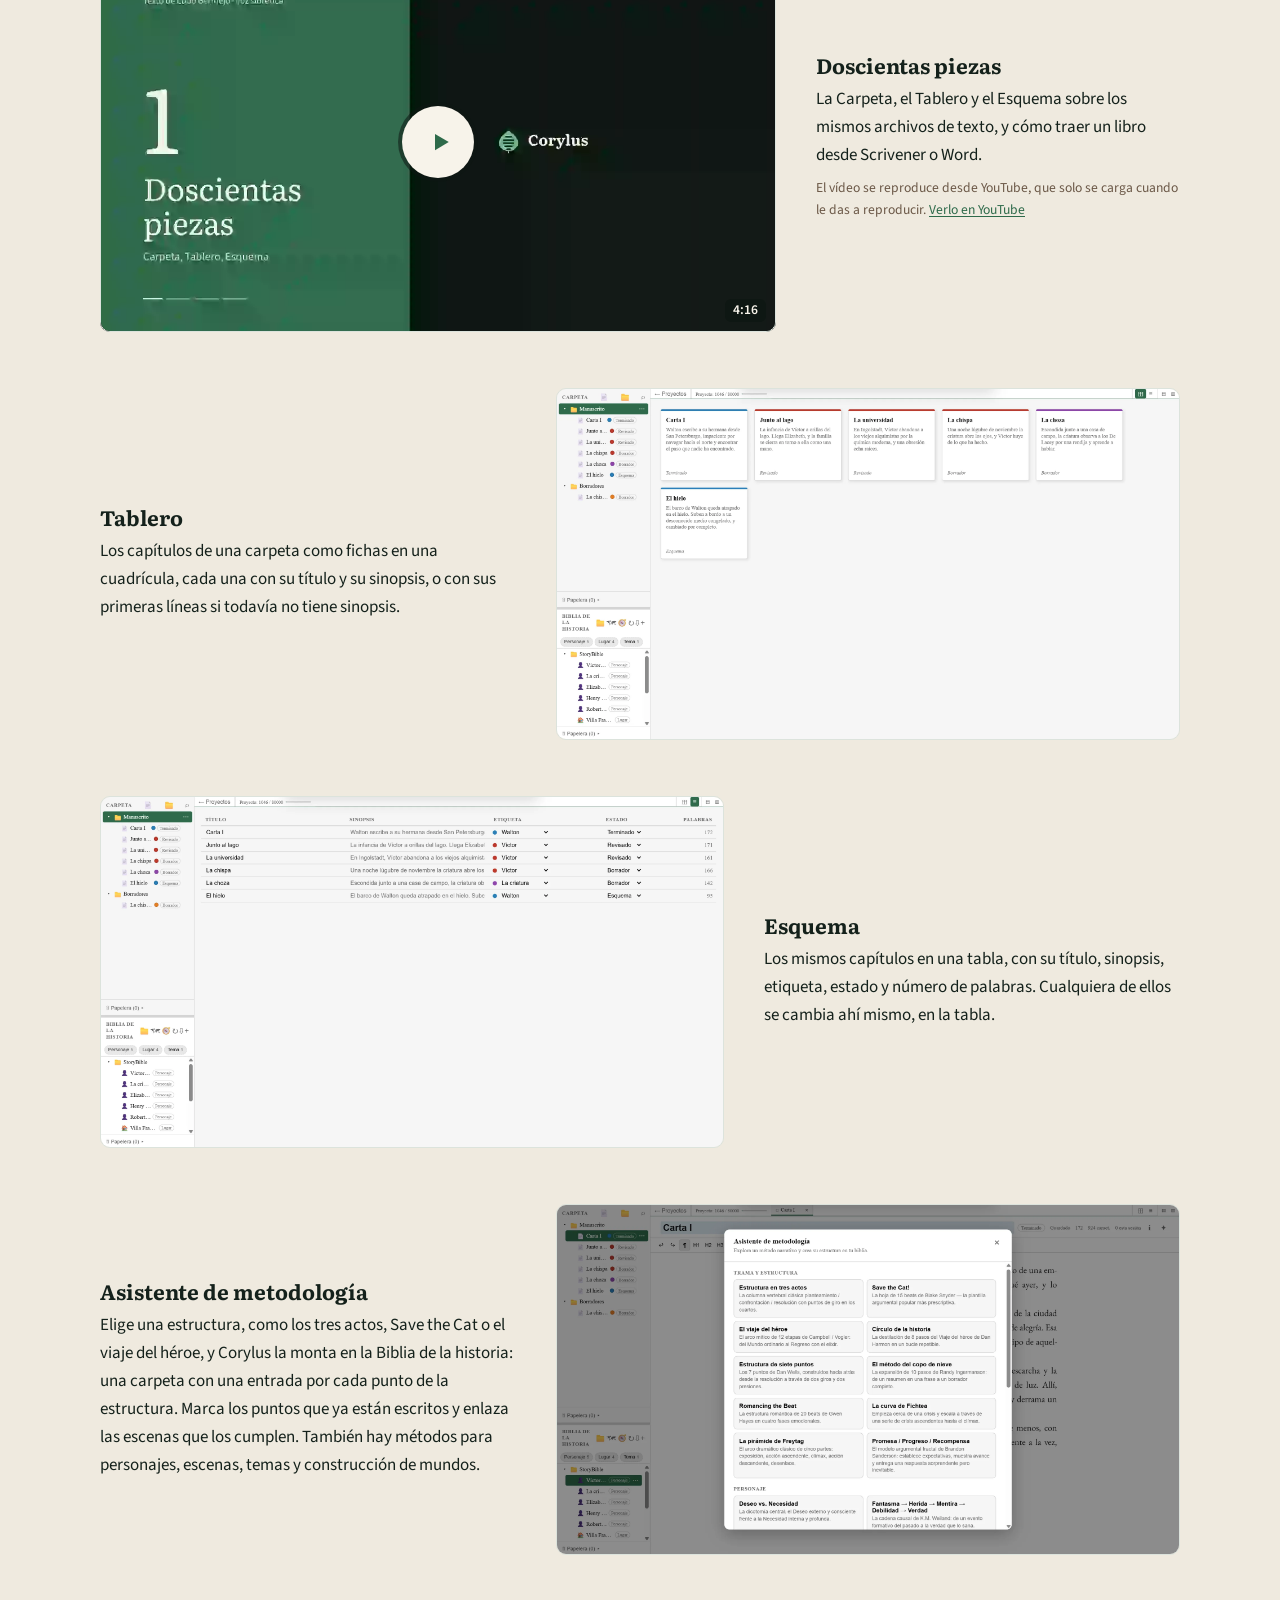
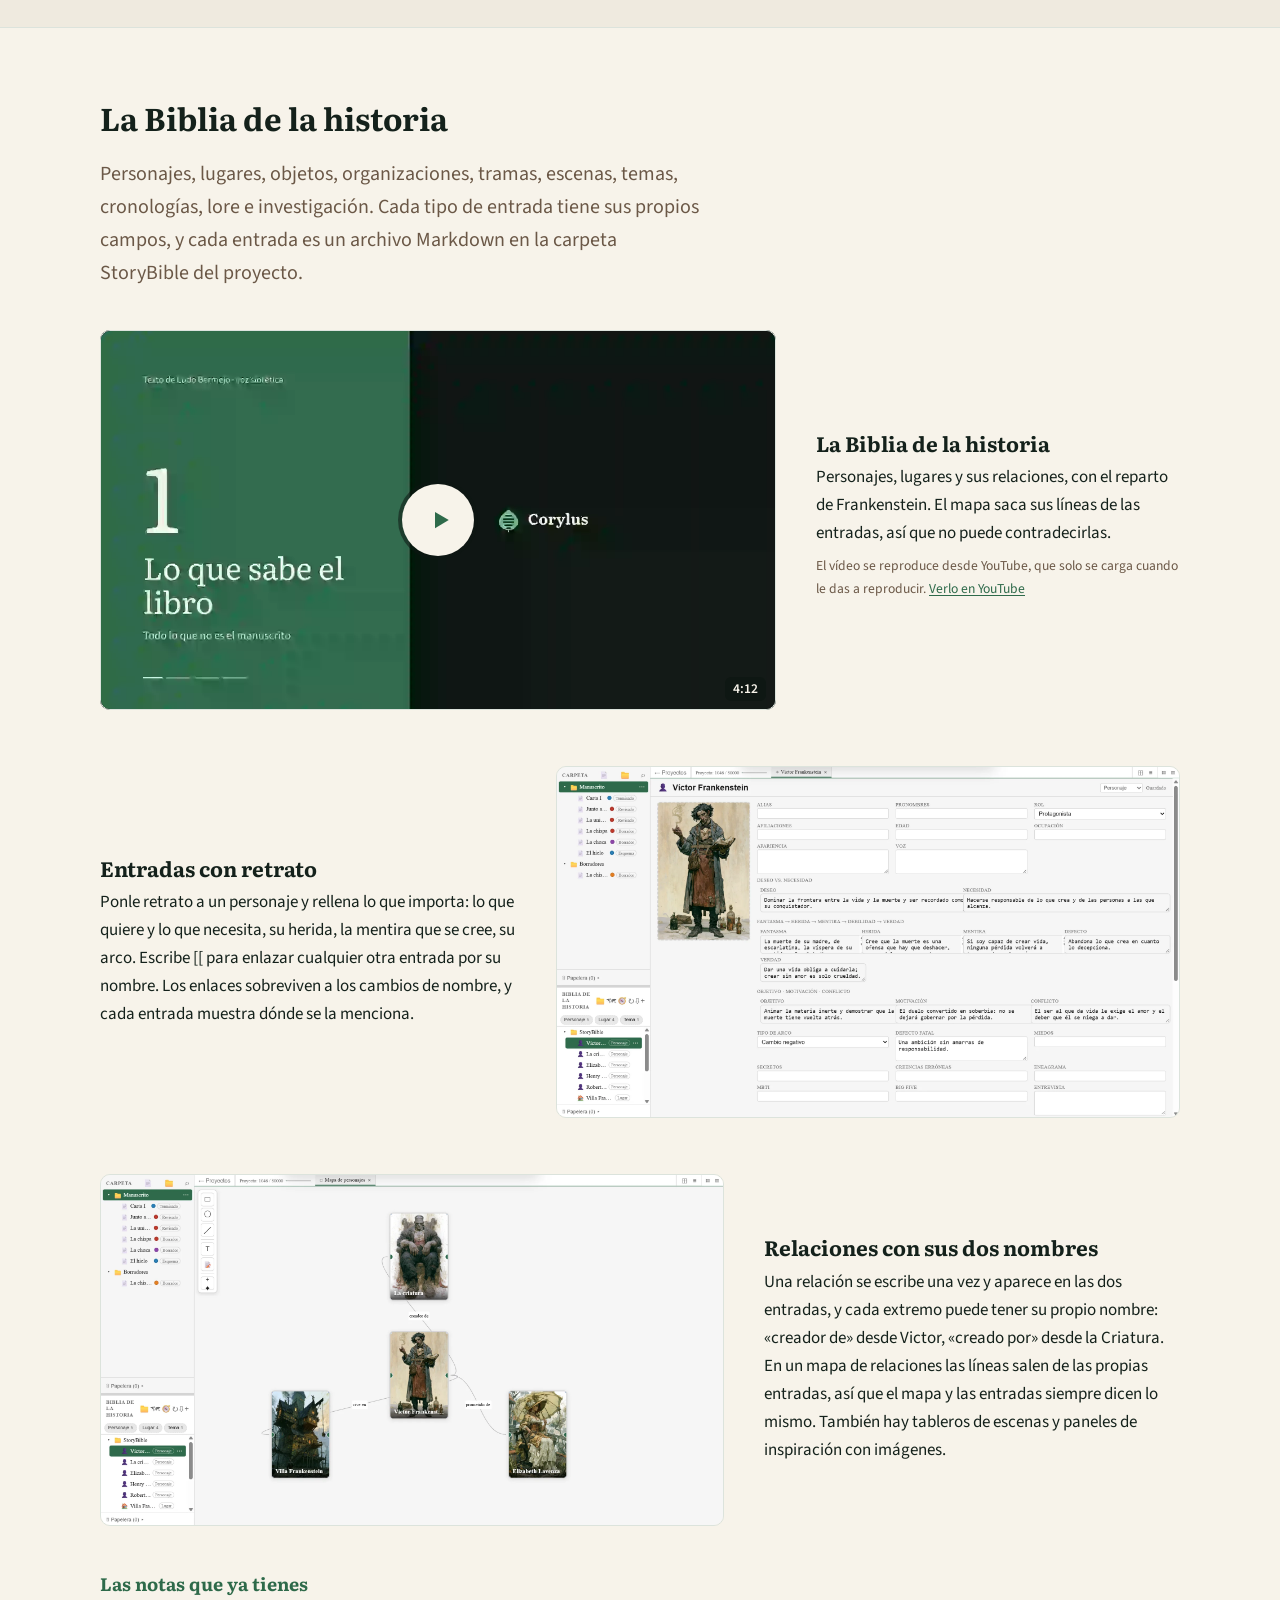
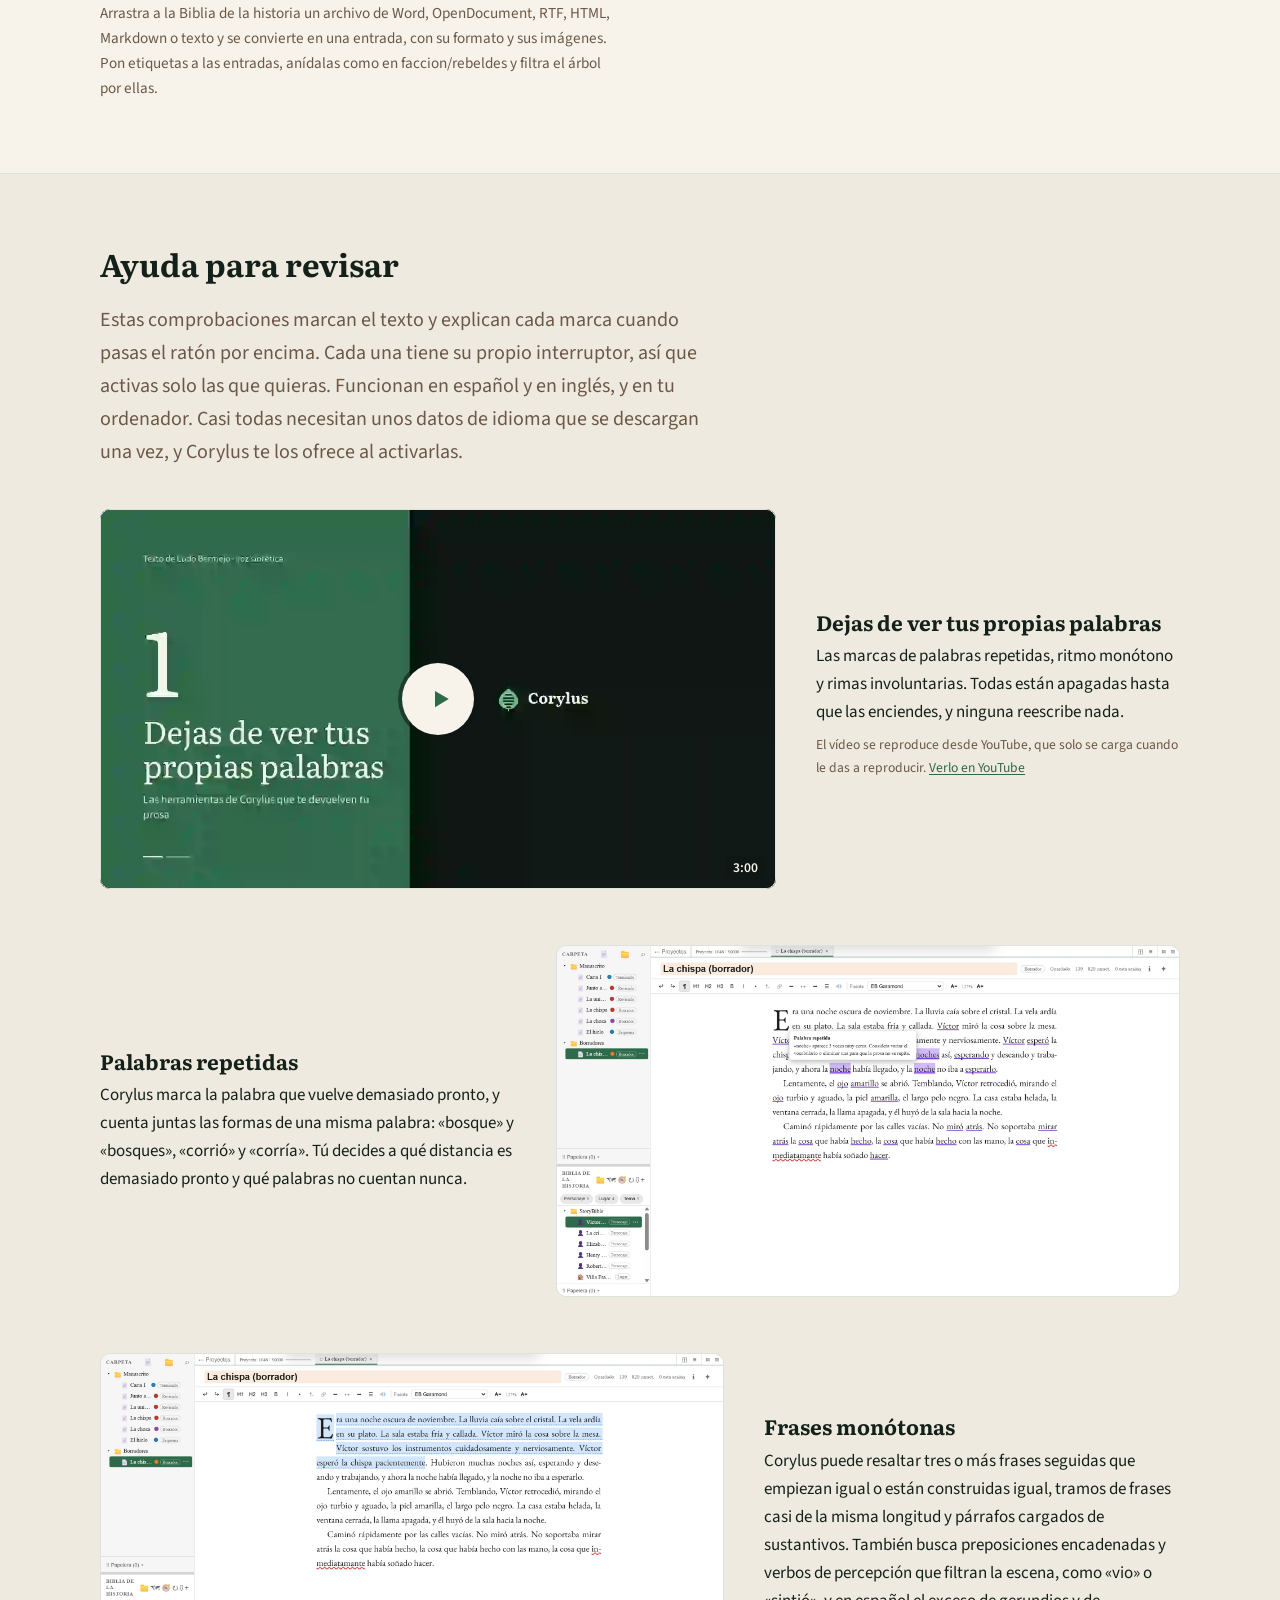
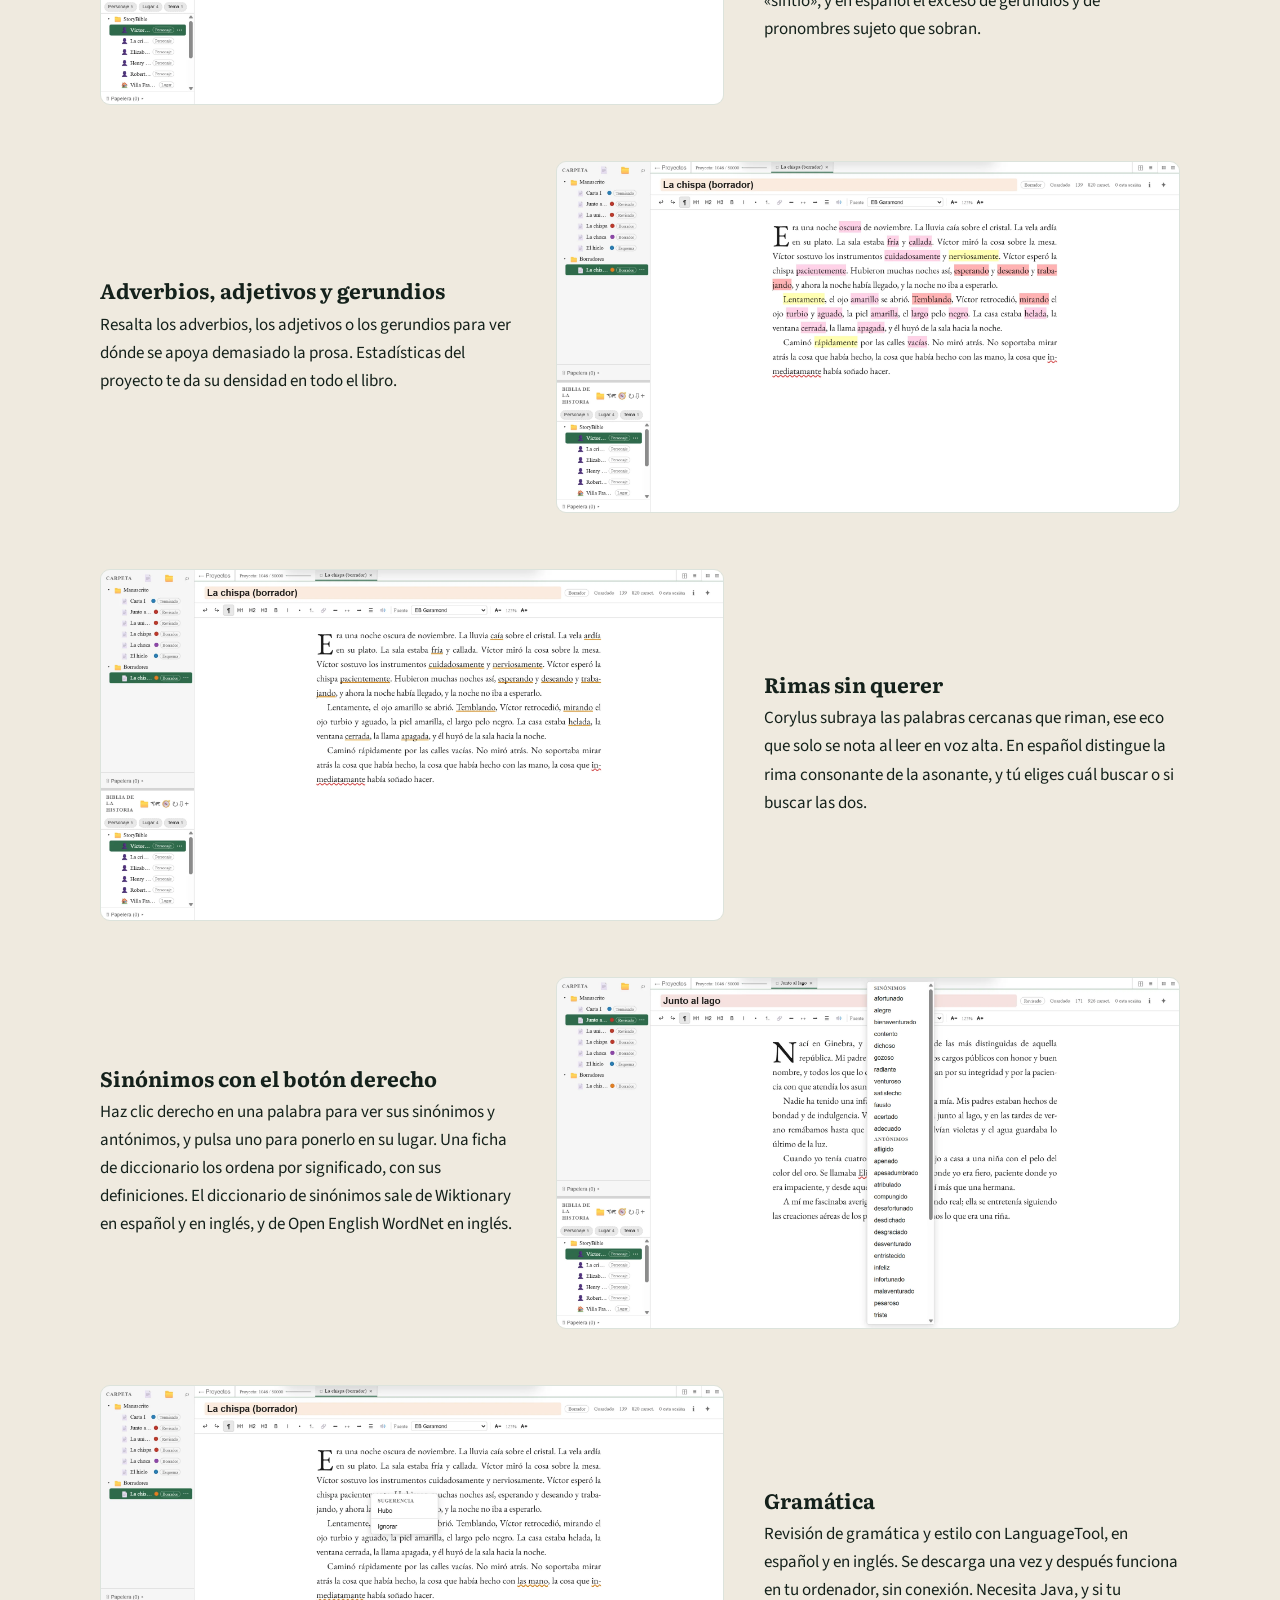
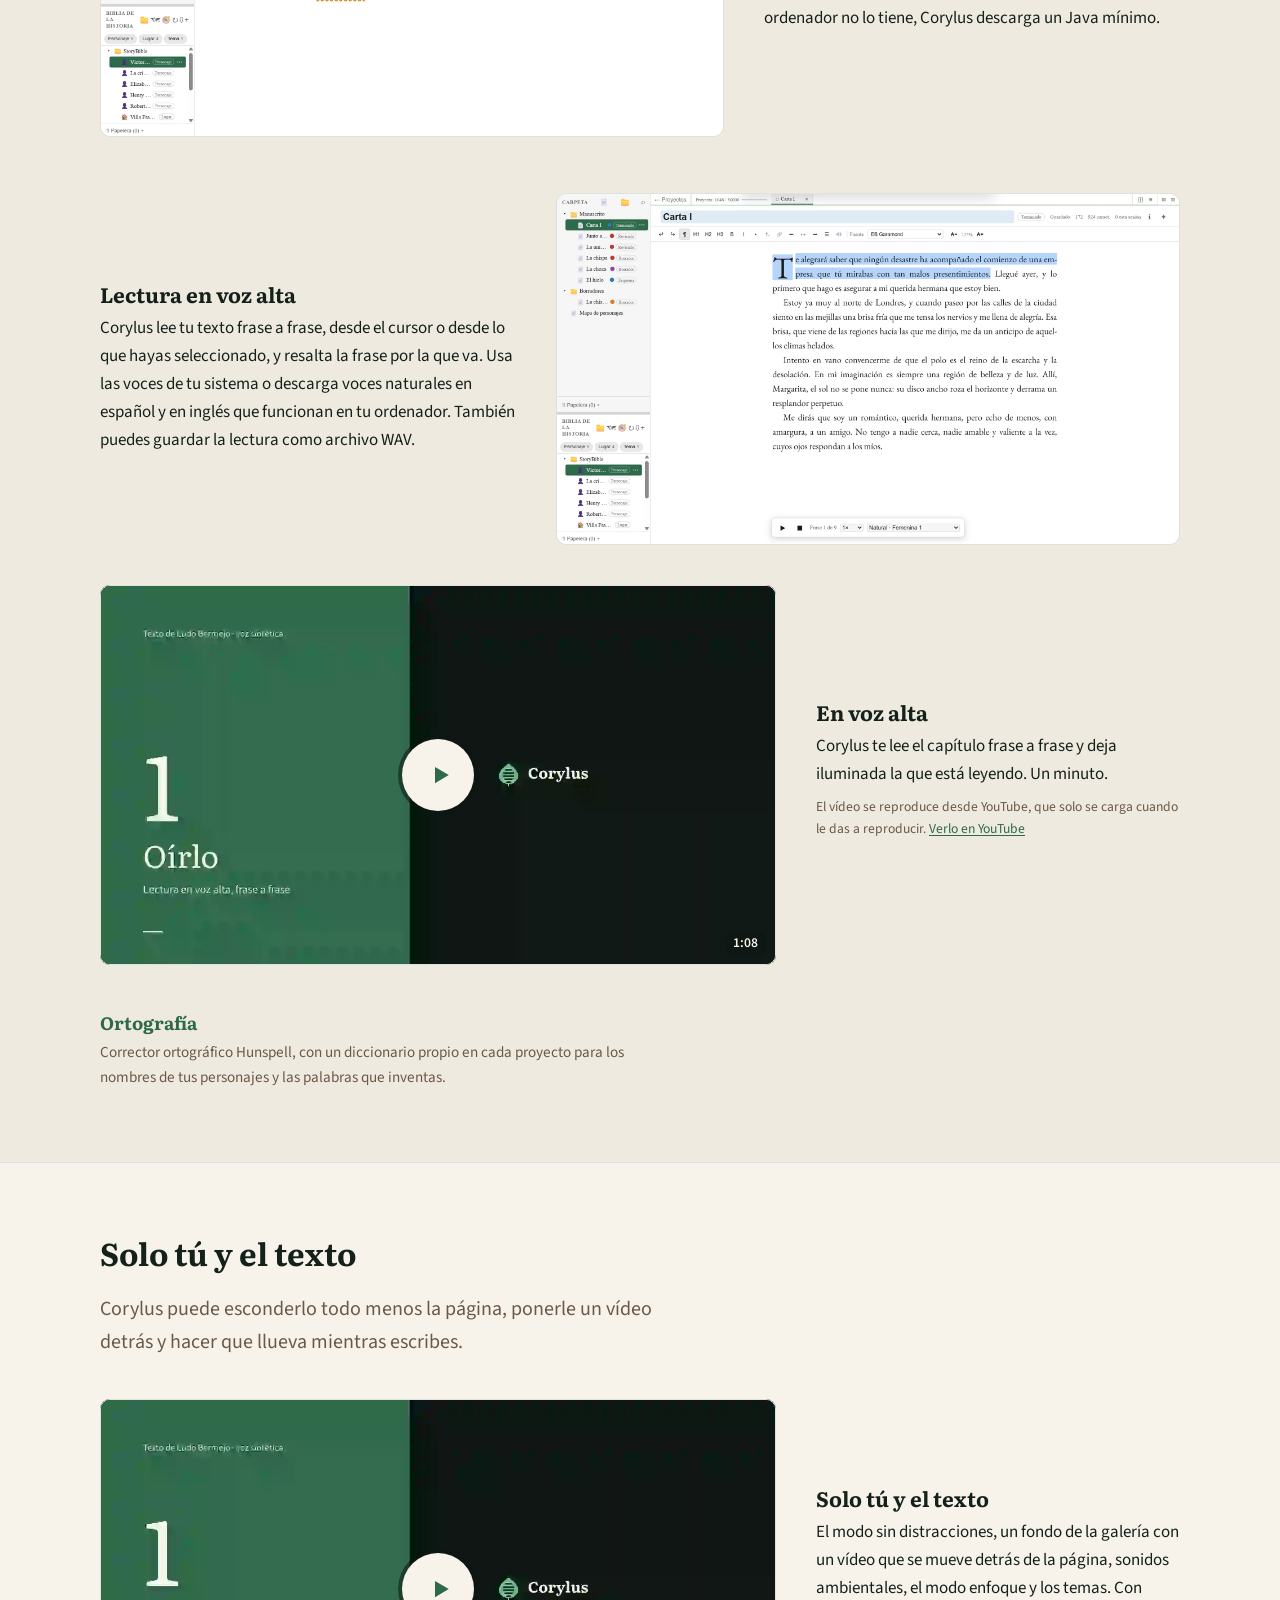
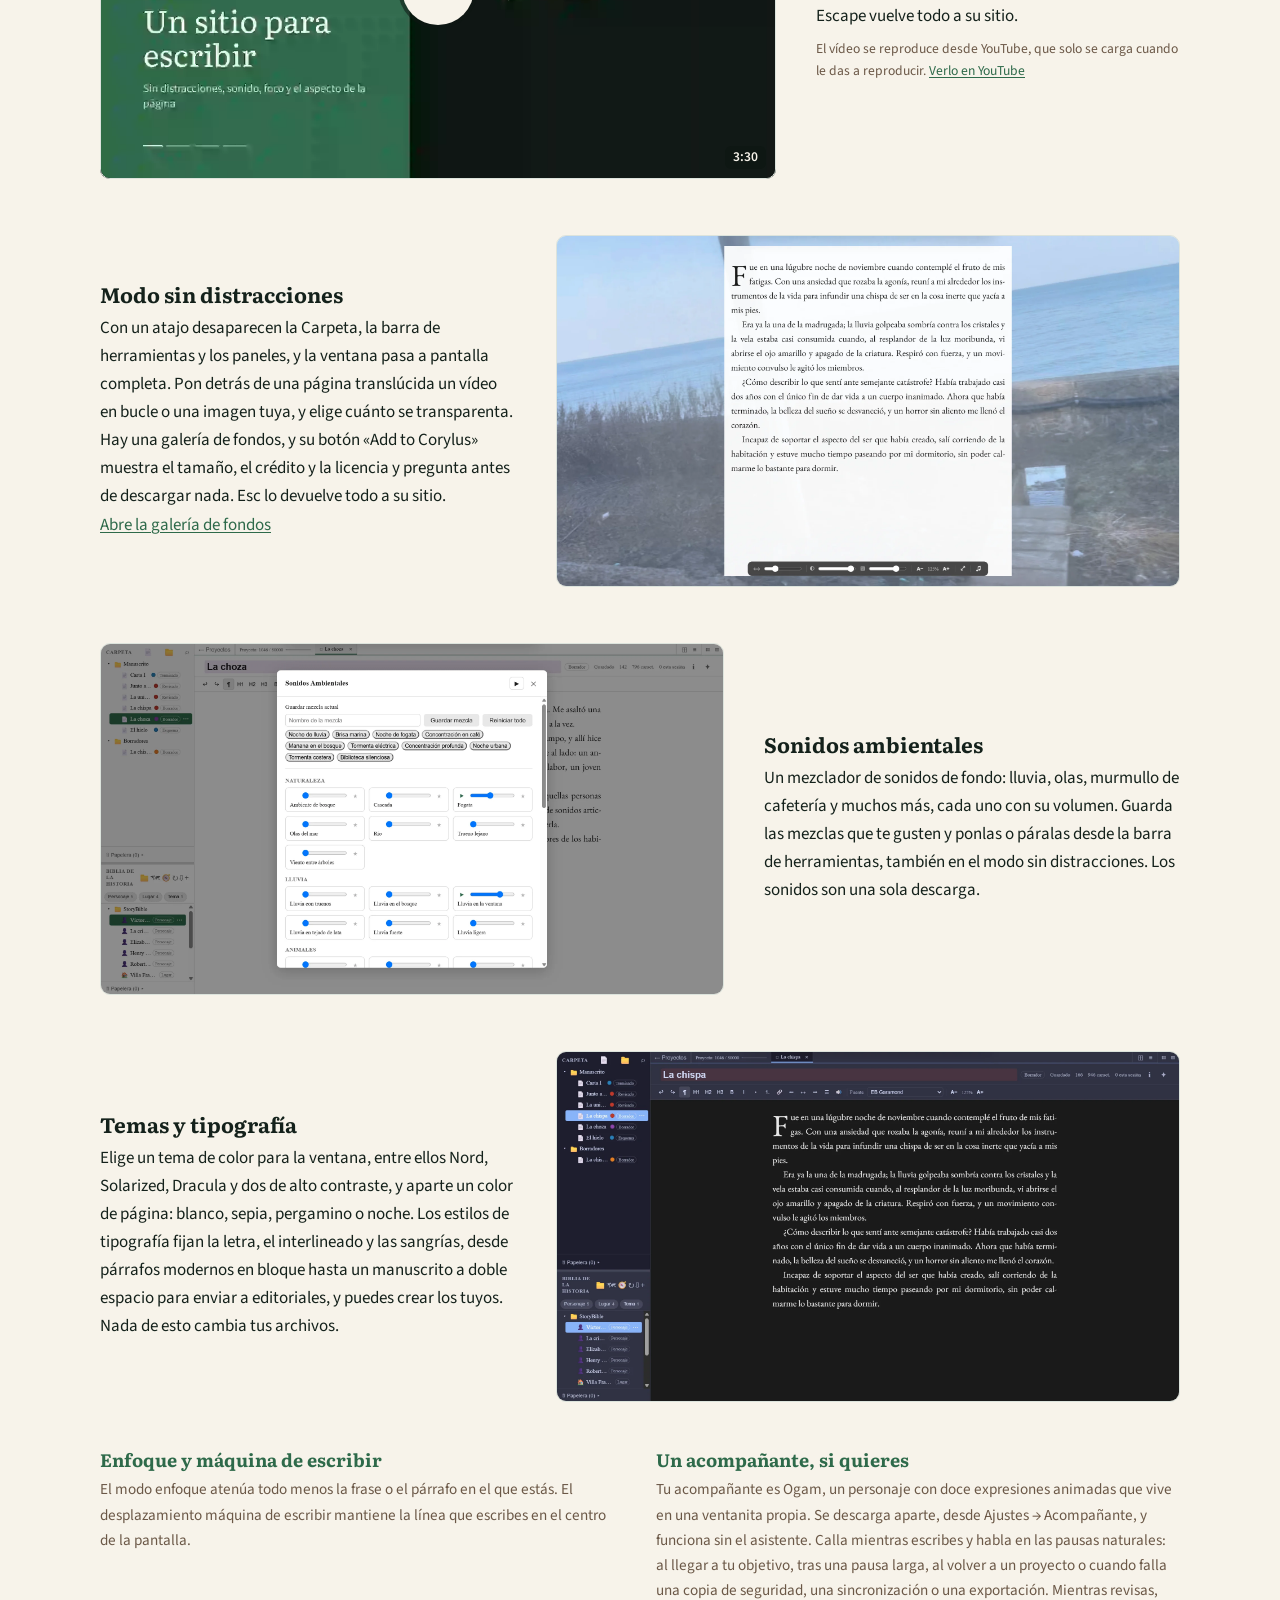
==== commit 8e36cc96: "chore: rebuild for 1.104.0" ====
--- a/es/index.html
+++ b/es/index.html
@@ -51,8 +51,8 @@
         <a class="btn" id="dl-mac" href="https://raw.githubusercontent.com/LudoBermejoES/corylus-releases/main/Corylus_1.102.0_aarch64.dmg">
           Descargar para Mac <span class="ver" data-ver-label="versión">versión 1.102.0</span>
         </a>
-        <a class="btn ghost" id="dl-win" href="https://raw.githubusercontent.com/LudoBermejoES/corylus-releases/main/Corylus_1.103.0_x64-setup.exe">
-          Descargar para Windows <span class="ver" data-ver-label="versión">versión 1.103.0</span>
+        <a class="btn ghost" id="dl-win" href="https://raw.githubusercontent.com/LudoBermejoES/corylus-releases/main/Corylus_1.104.0_x64-setup.exe">
+          Descargar para Windows <span class="ver" data-ver-label="versión">versión 1.104.0</span>
         </a>
       </p>
       <p class="note">Sin cuenta y sin suscripción. La versión de Mac necesita un chip de Apple (M1 o posterior). Corylus también funciona en iPhone, iPad y Android, pero esas versiones aún no están en las tiendas.</p>
@@ -241,7 +241,7 @@
       <h2>Descarga Corylus</h2>
       <p class="downloads">
         <a class="btn" href="https://raw.githubusercontent.com/LudoBermejoES/corylus-releases/main/Corylus_1.102.0_aarch64.dmg">Descargar para Mac</a>
-        <a class="btn ghost" href="https://raw.githubusercontent.com/LudoBermejoES/corylus-releases/main/Corylus_1.103.0_x64-setup.exe">Descargar para Windows</a>
+        <a class="btn ghost" href="https://raw.githubusercontent.com/LudoBermejoES/corylus-releases/main/Corylus_1.104.0_x64-setup.exe">Descargar para Windows</a>
       </p>
       <p class="note">Corylus ya funciona en iPhone, iPad y Android: la misma aplicación, abriendo las mismas carpetas de proyecto. Todavía no puedo repartir esas versiones, porque la App Store y Google Play piden cuentas de desarrollador que aún no tengo. Pagarlas es parte de lo que cubre el apoyo en Ko-fi.</p>
       <p class="note">Corylus todavía no está notarizado por Apple, así que la primera vez que lo abras macOS te dirá que no puede verificar al desarrollador. Haz clic derecho en Corylus.app, elige Abrir y después Abrir otra vez. En macOS 15 o posterior, ve a Ajustes del Sistema, entra en Privacidad y seguridad y pulsa Abrir igualmente. Solo hace falta una vez por descarga.</p>
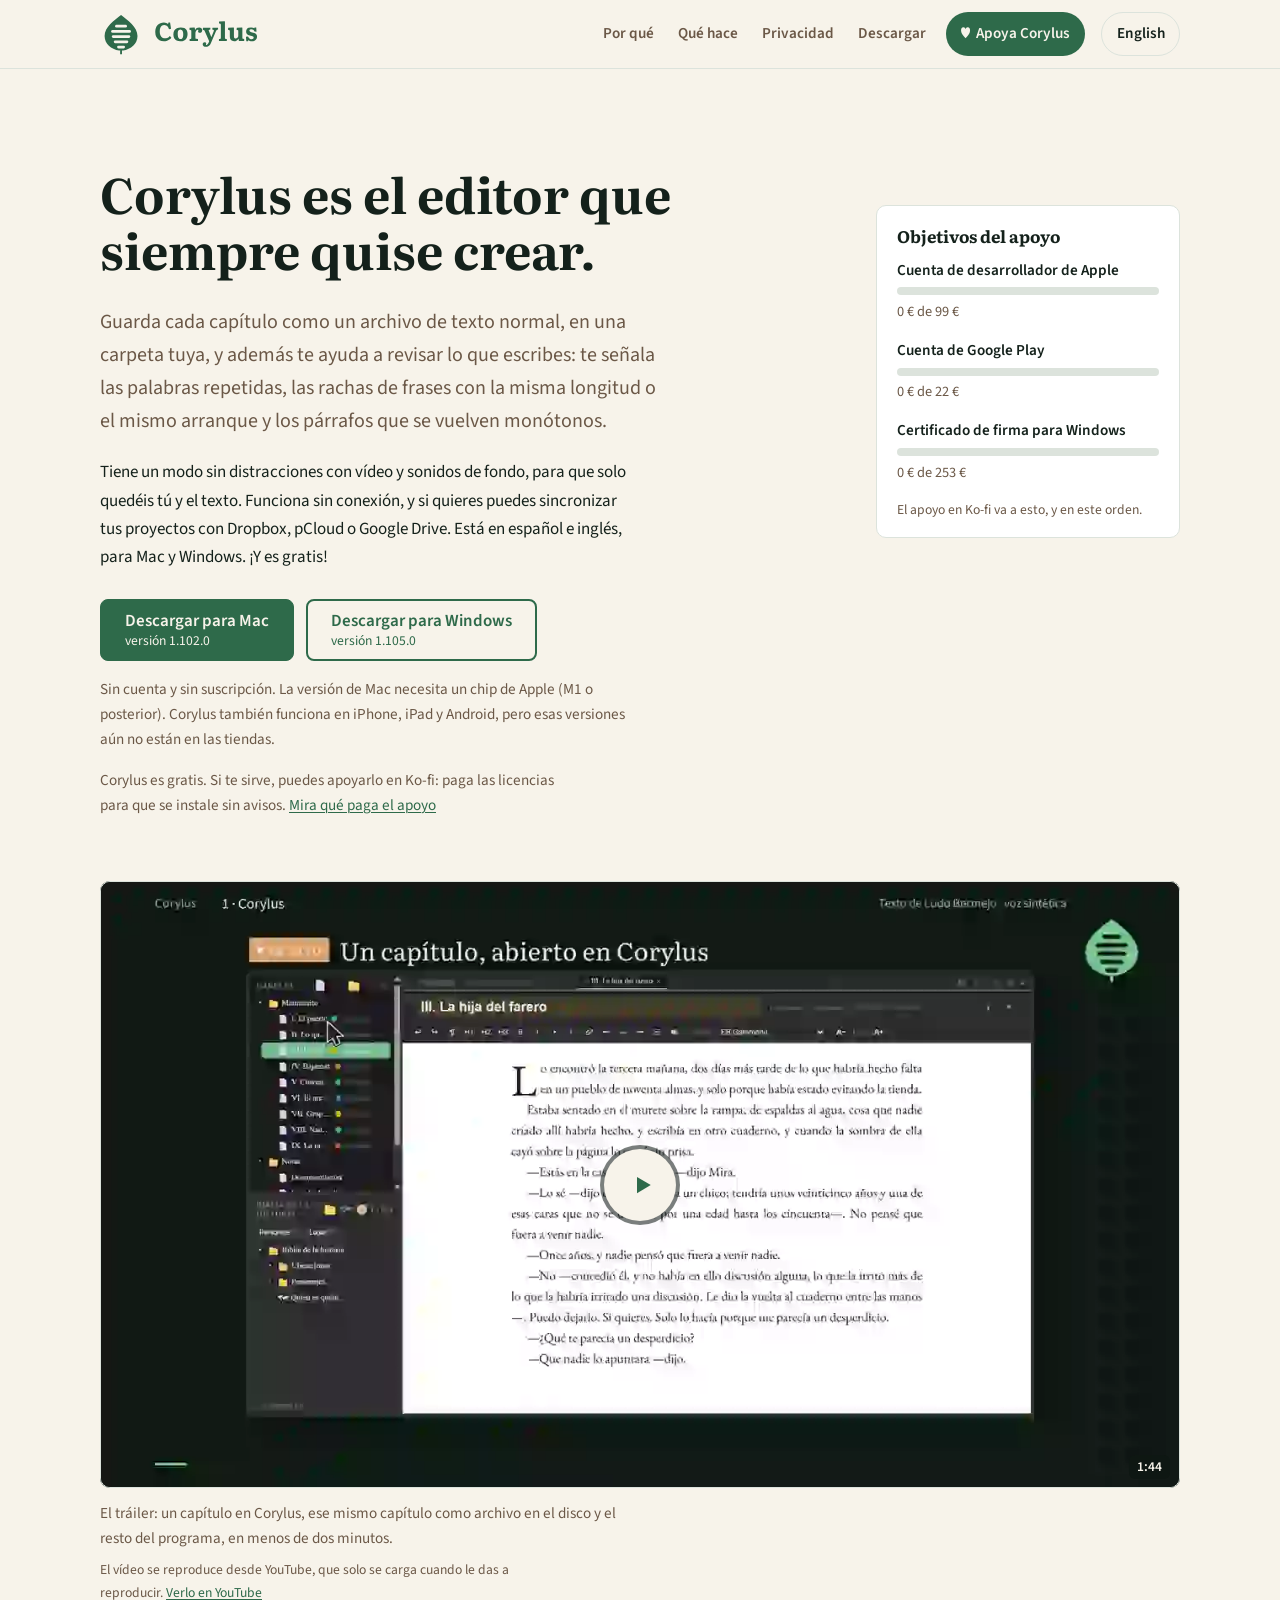
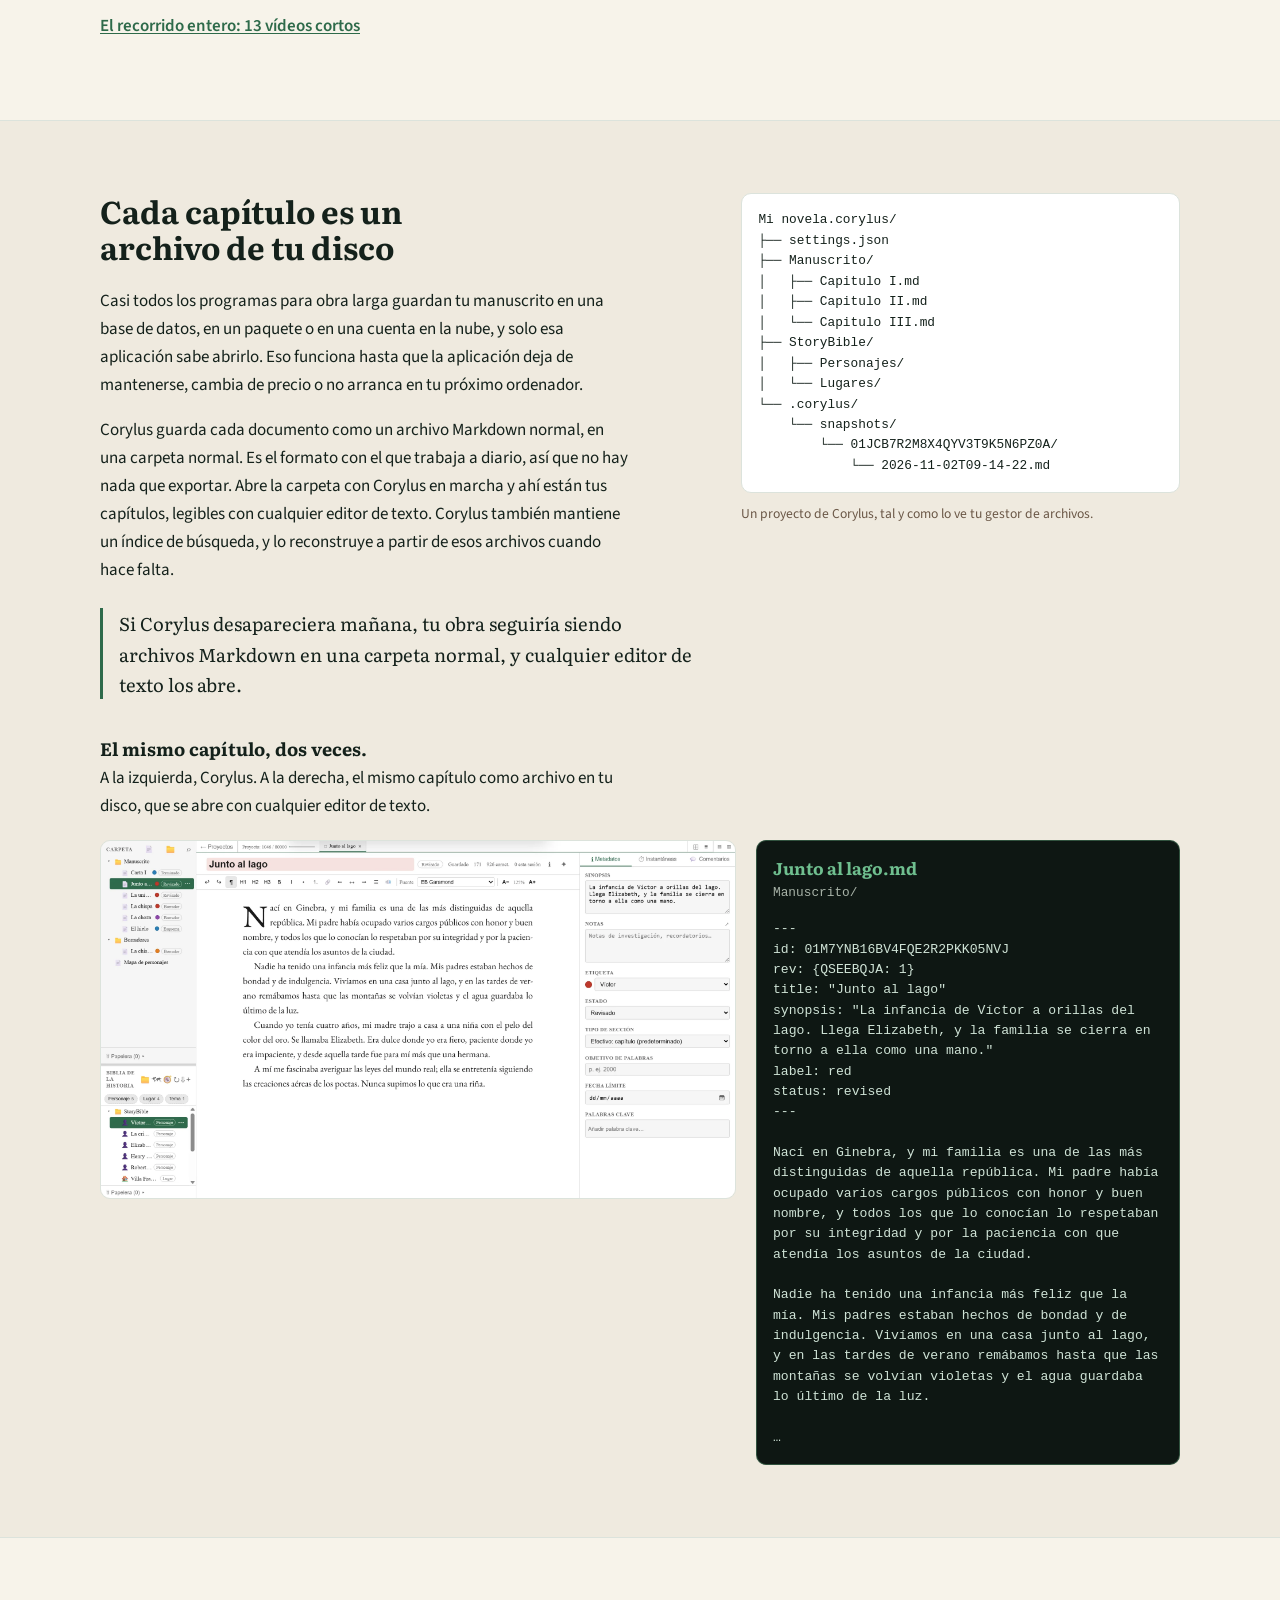
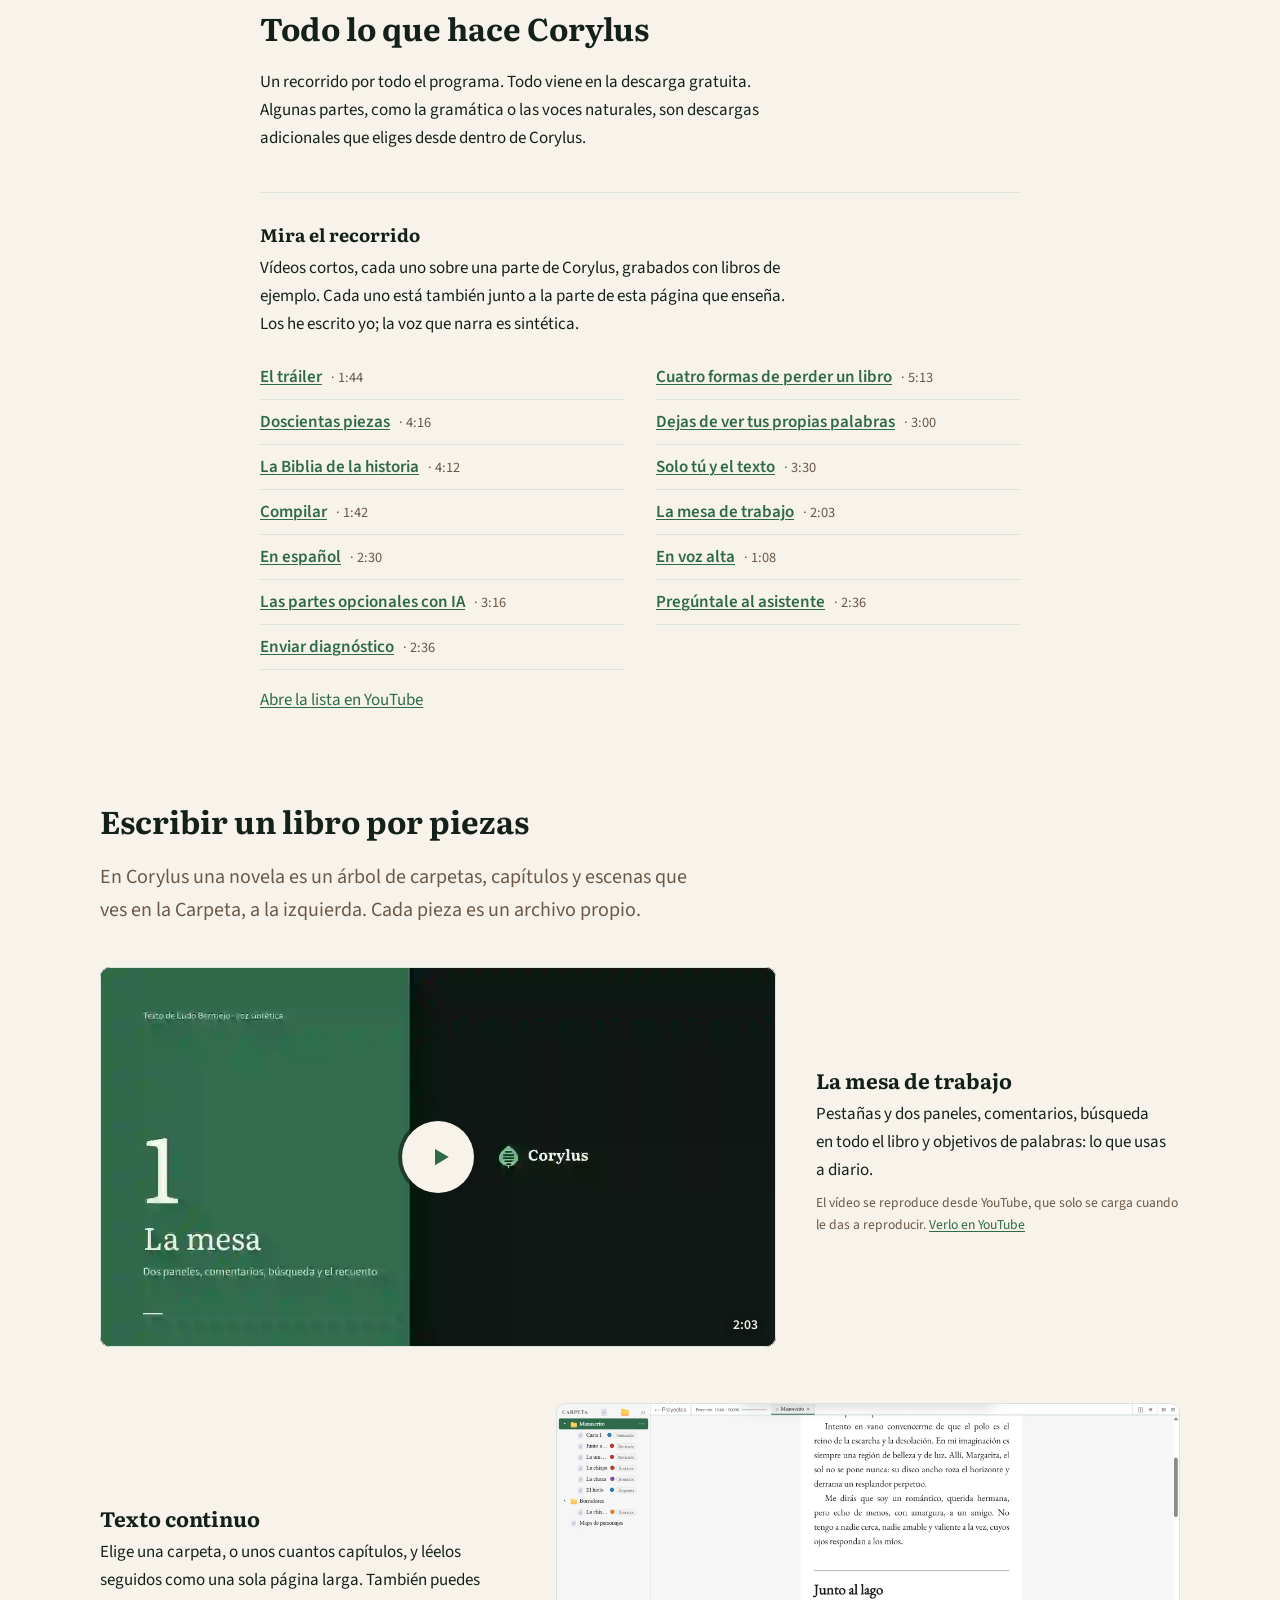
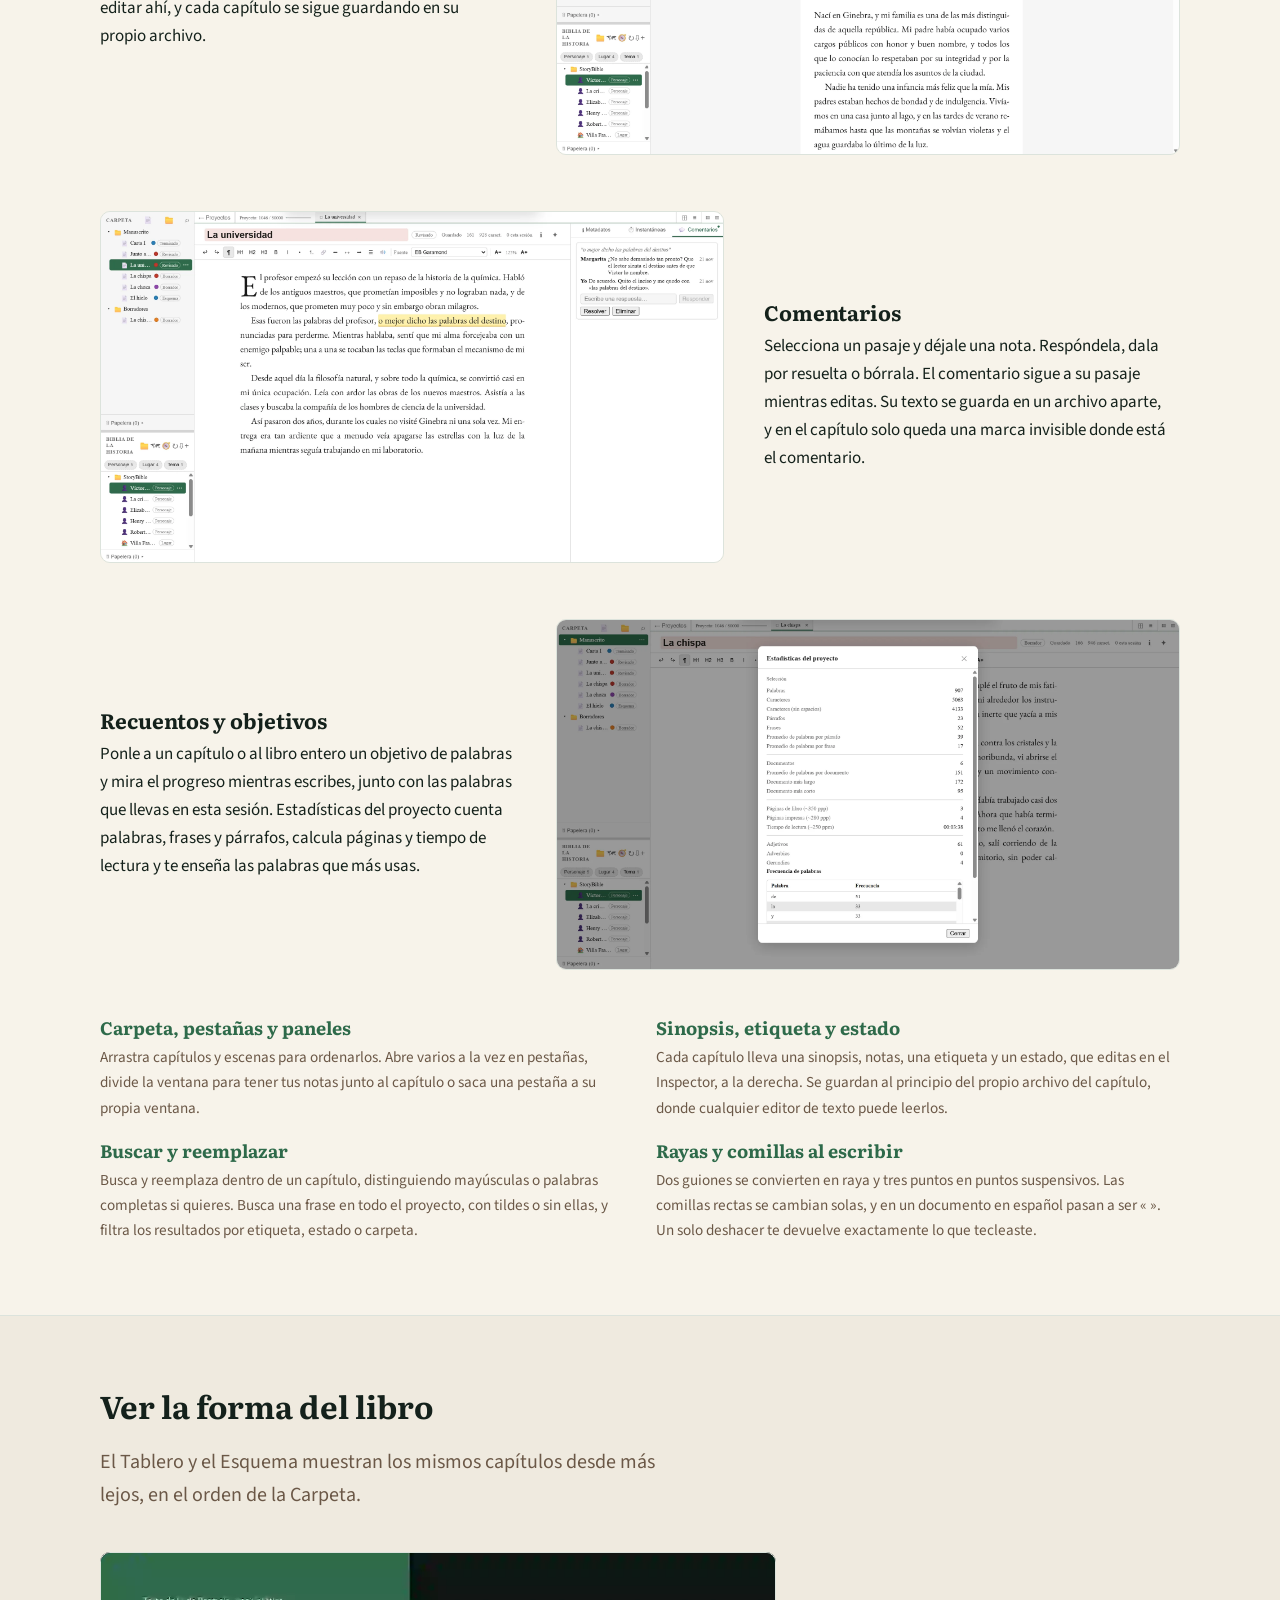
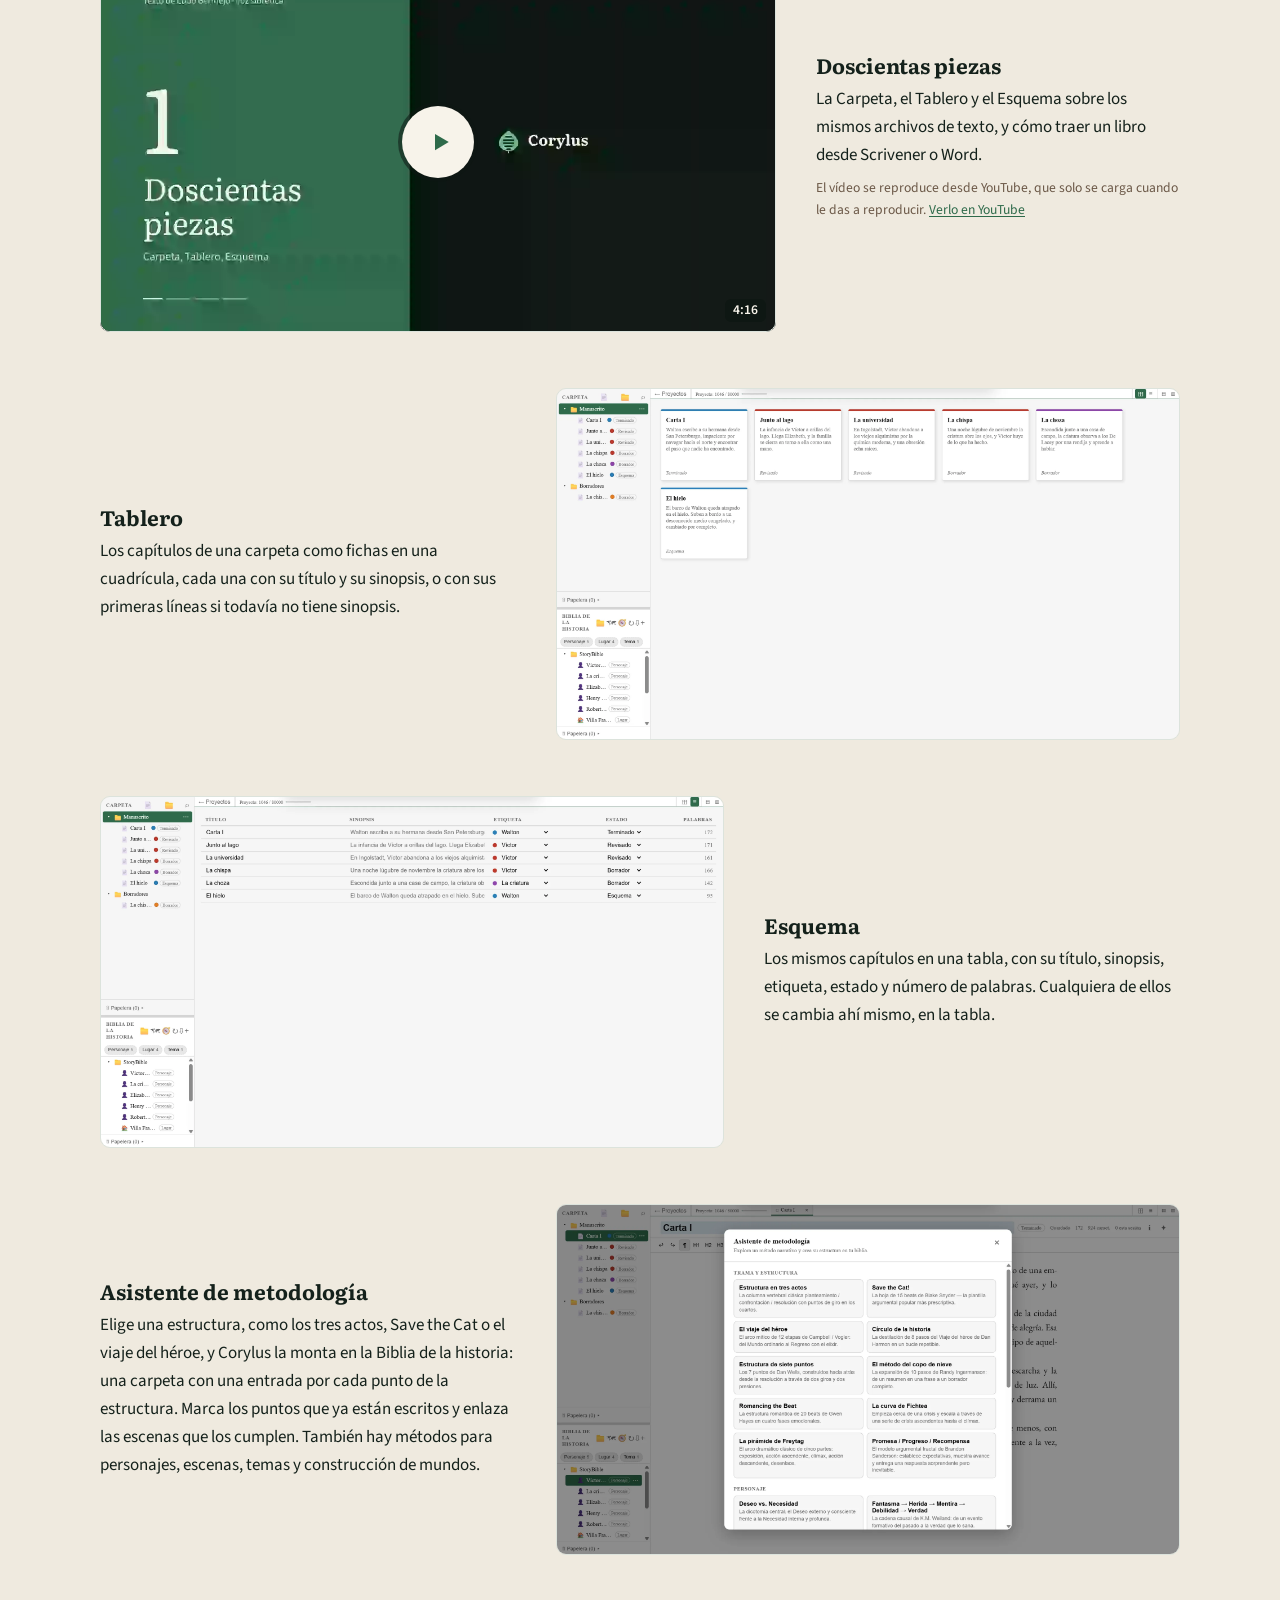
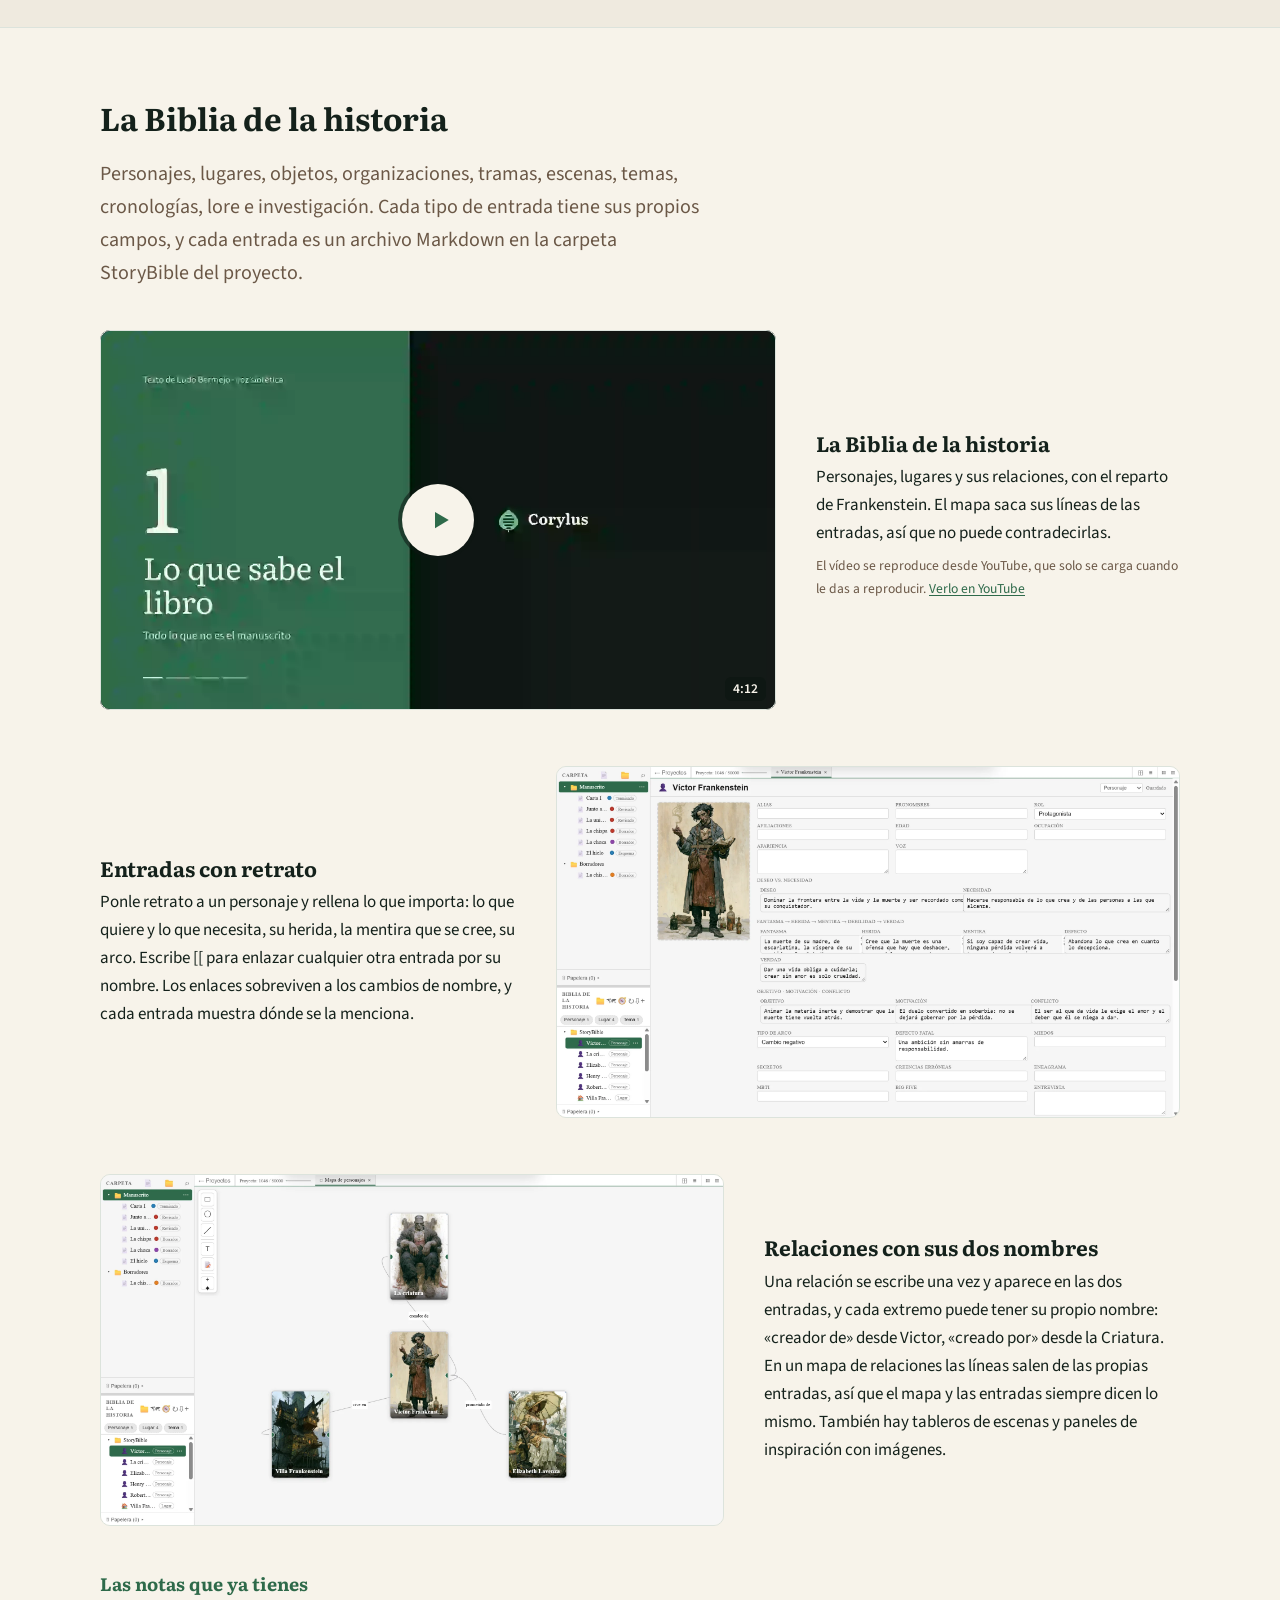
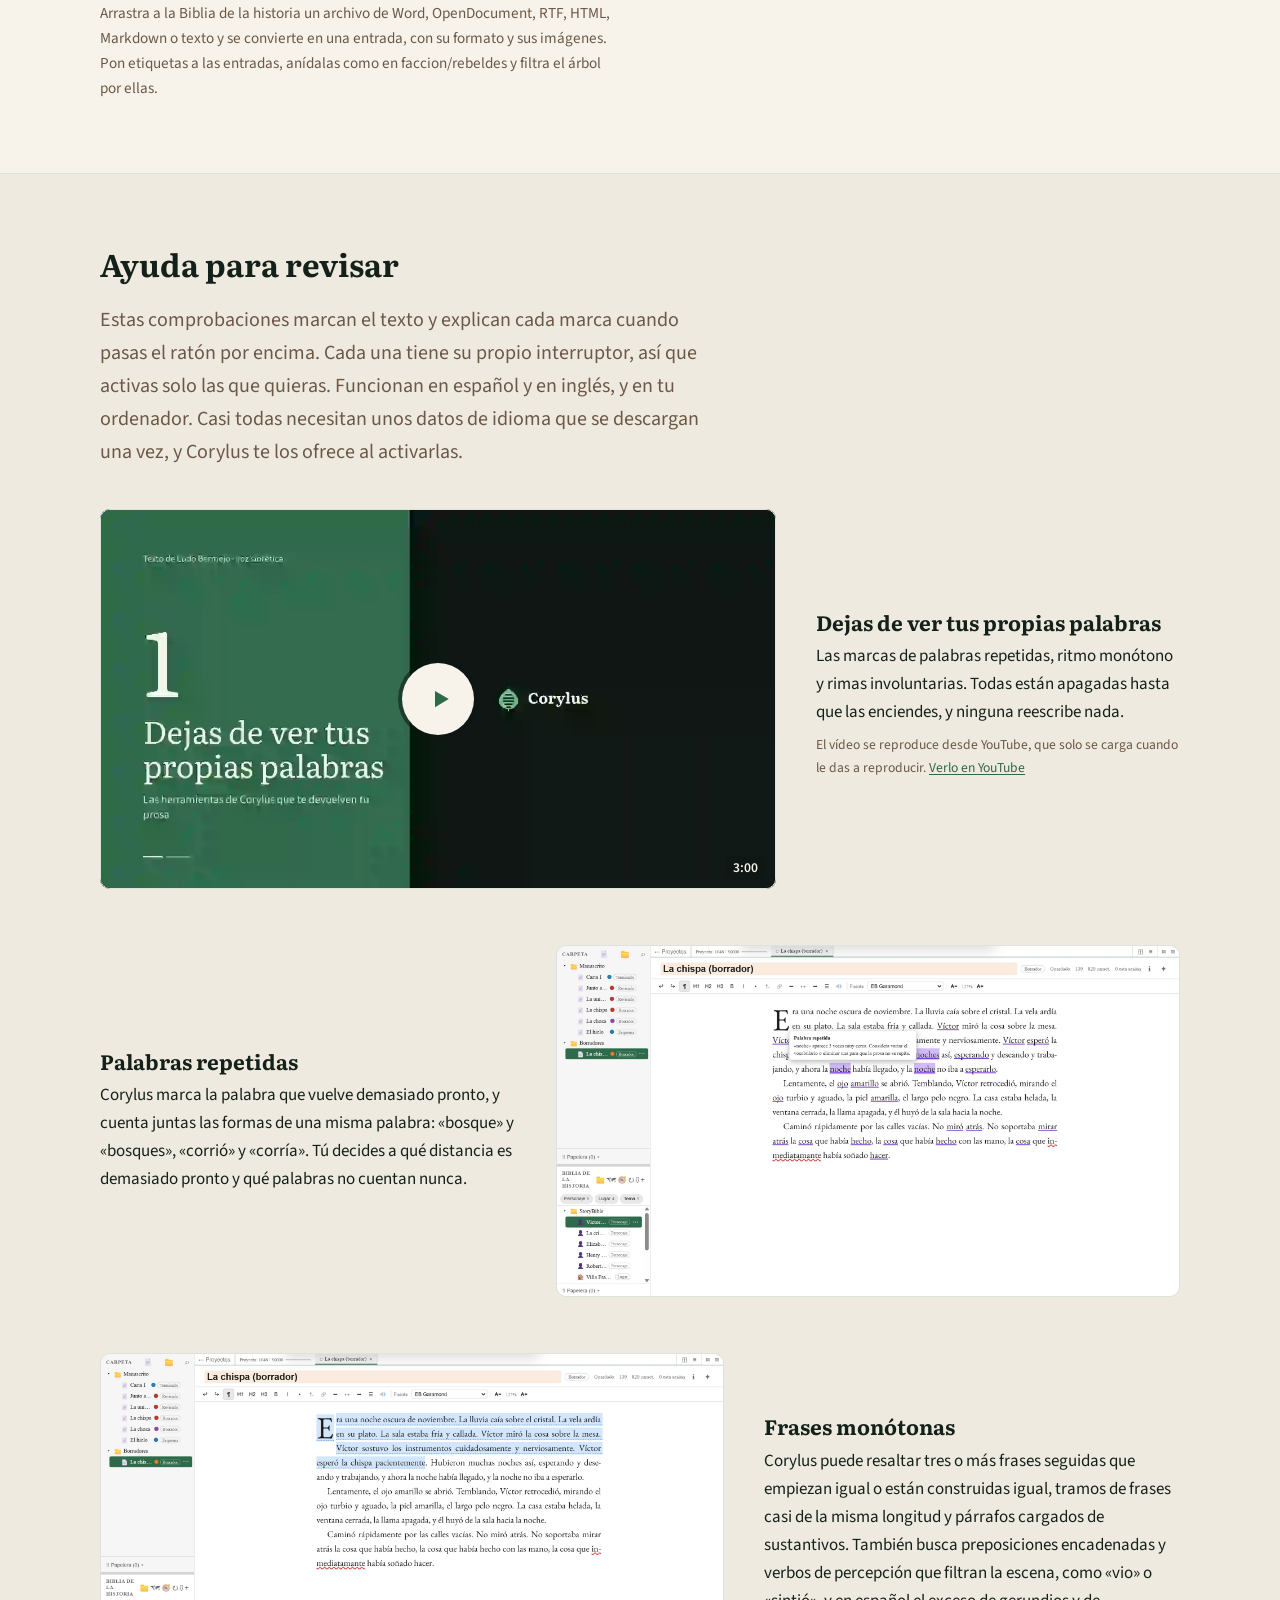
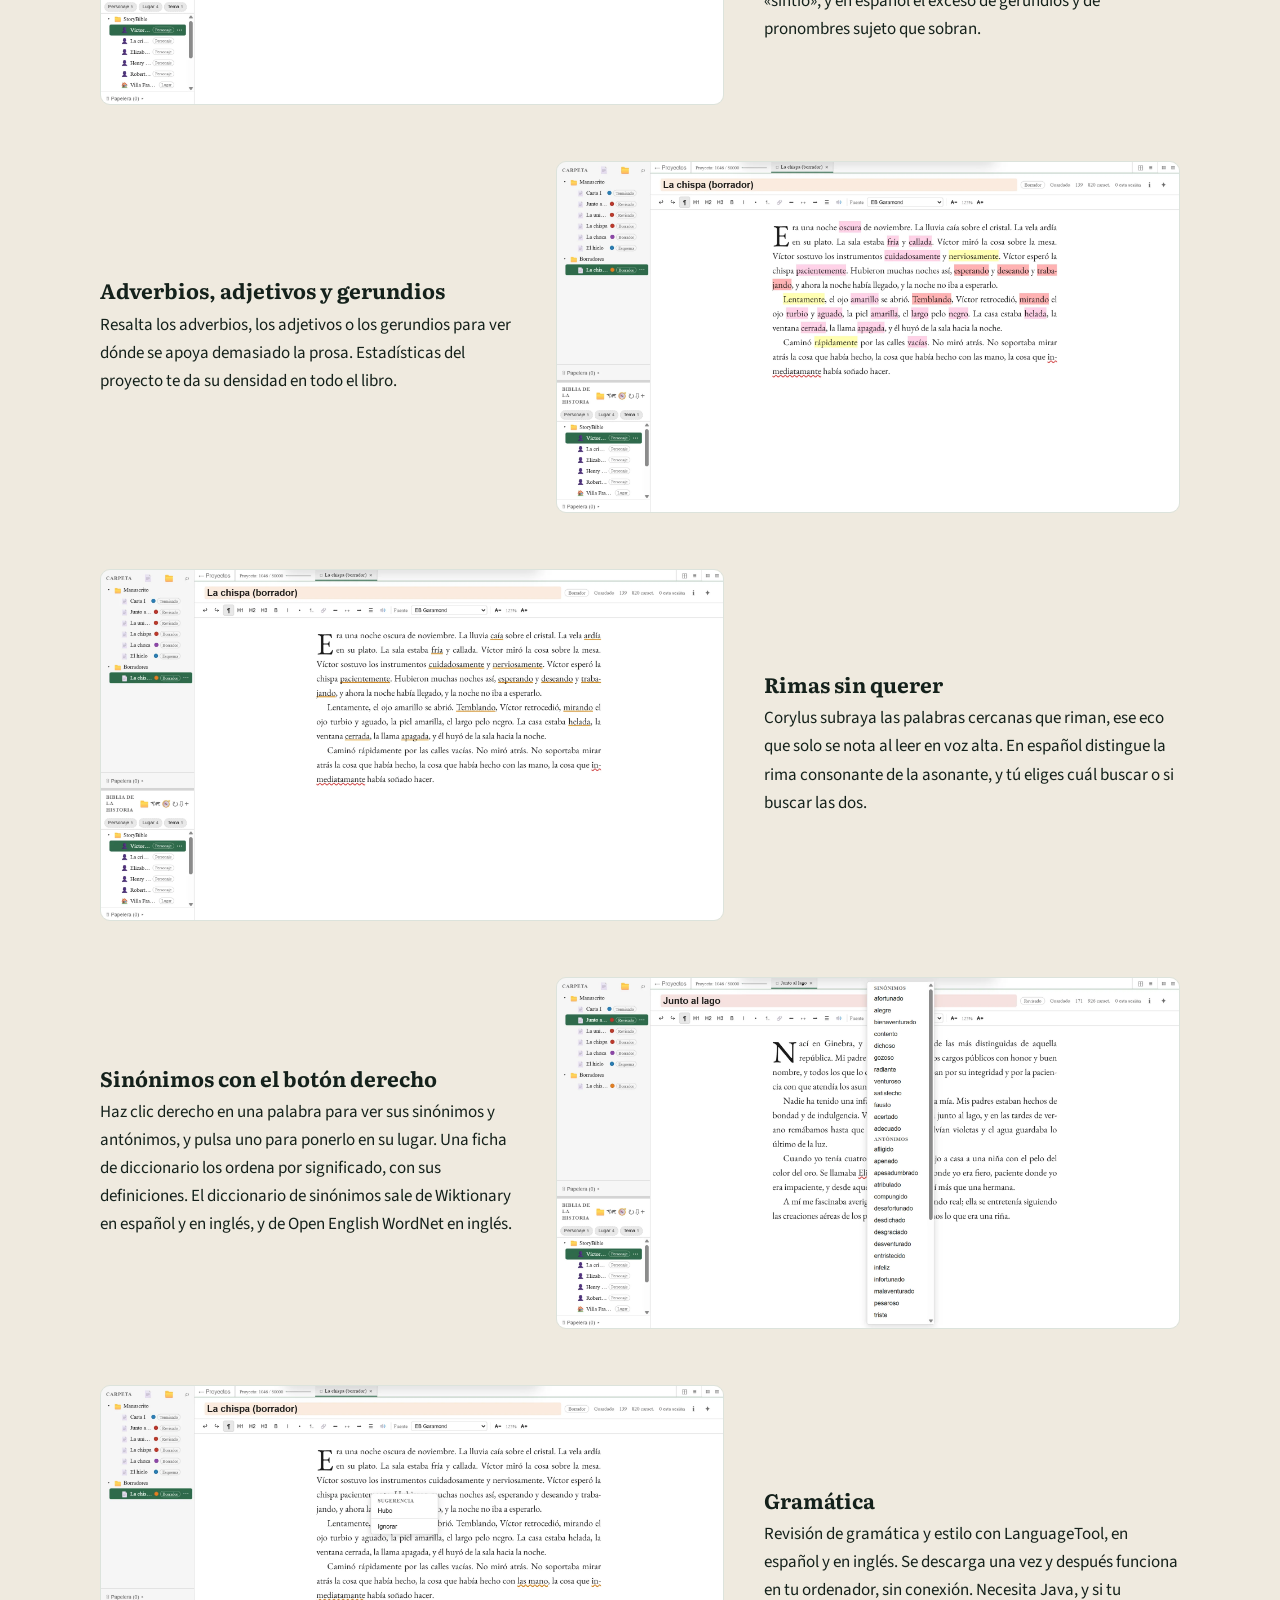
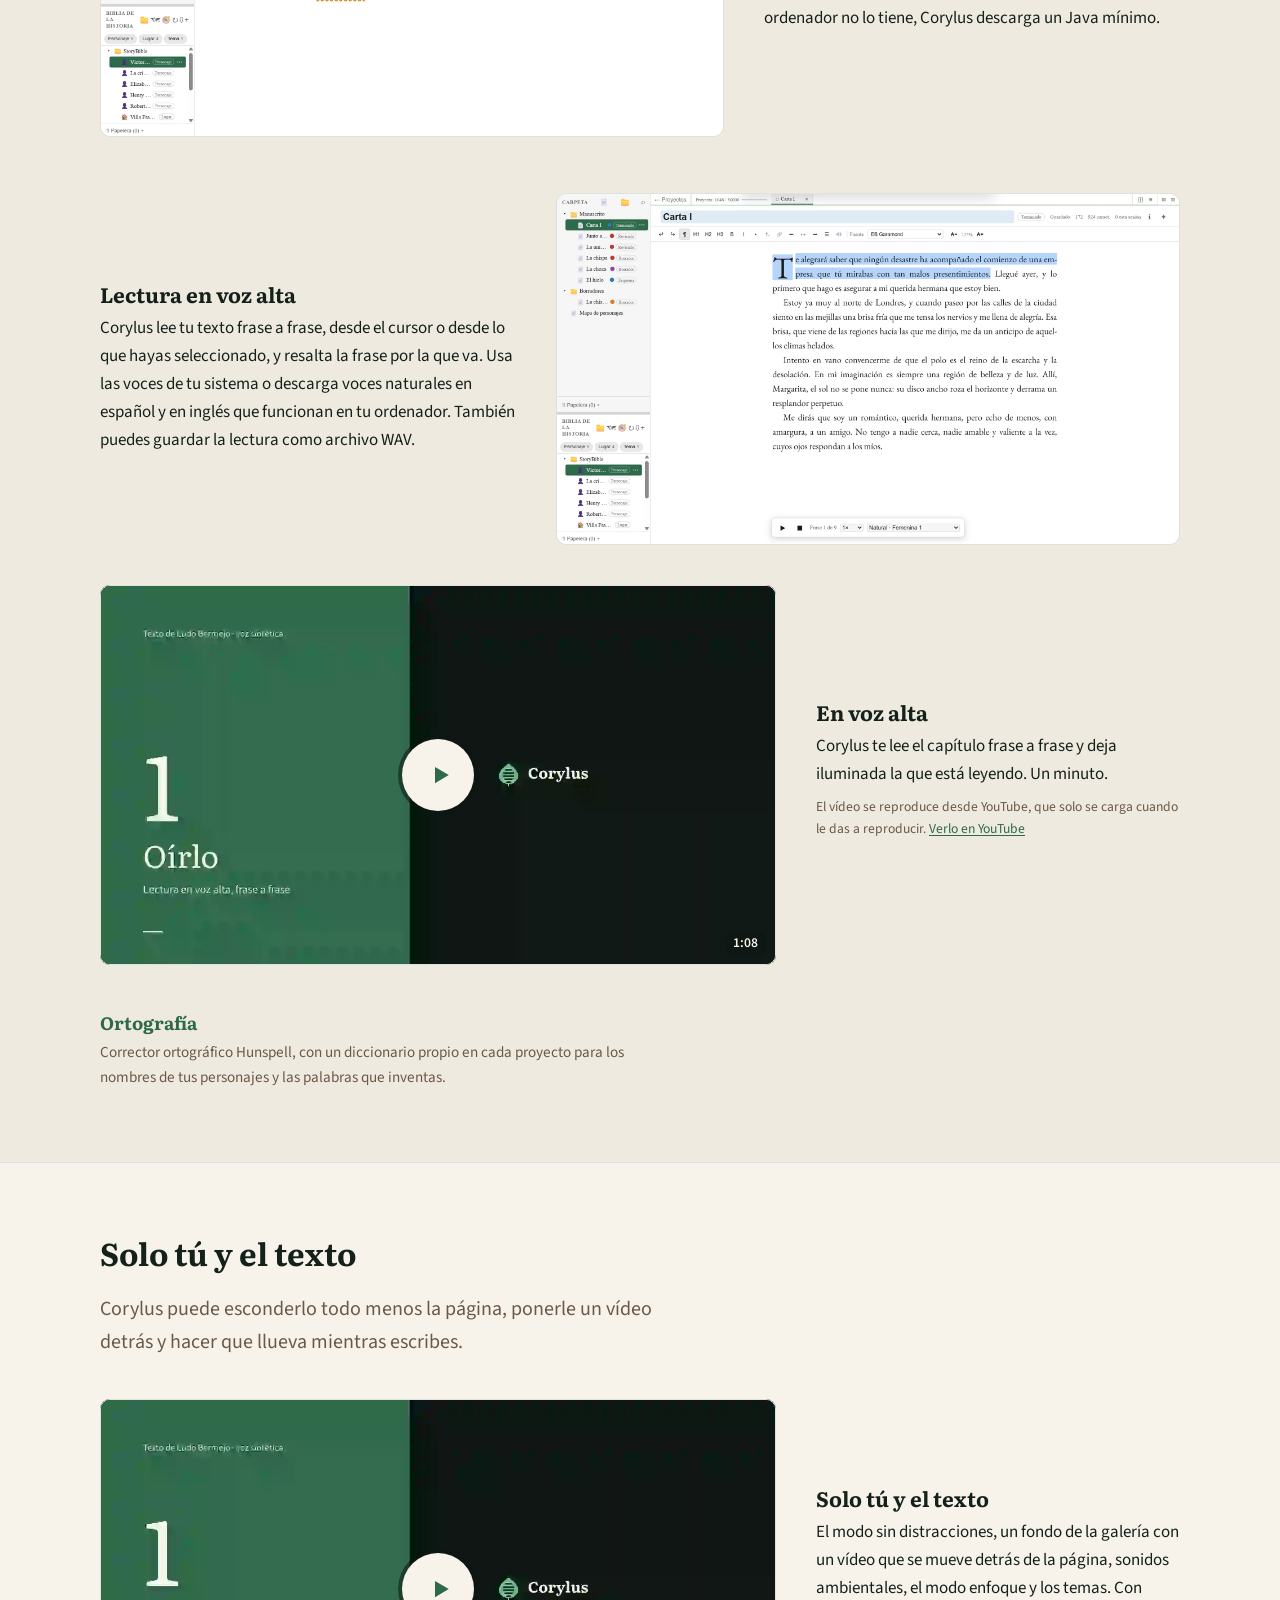
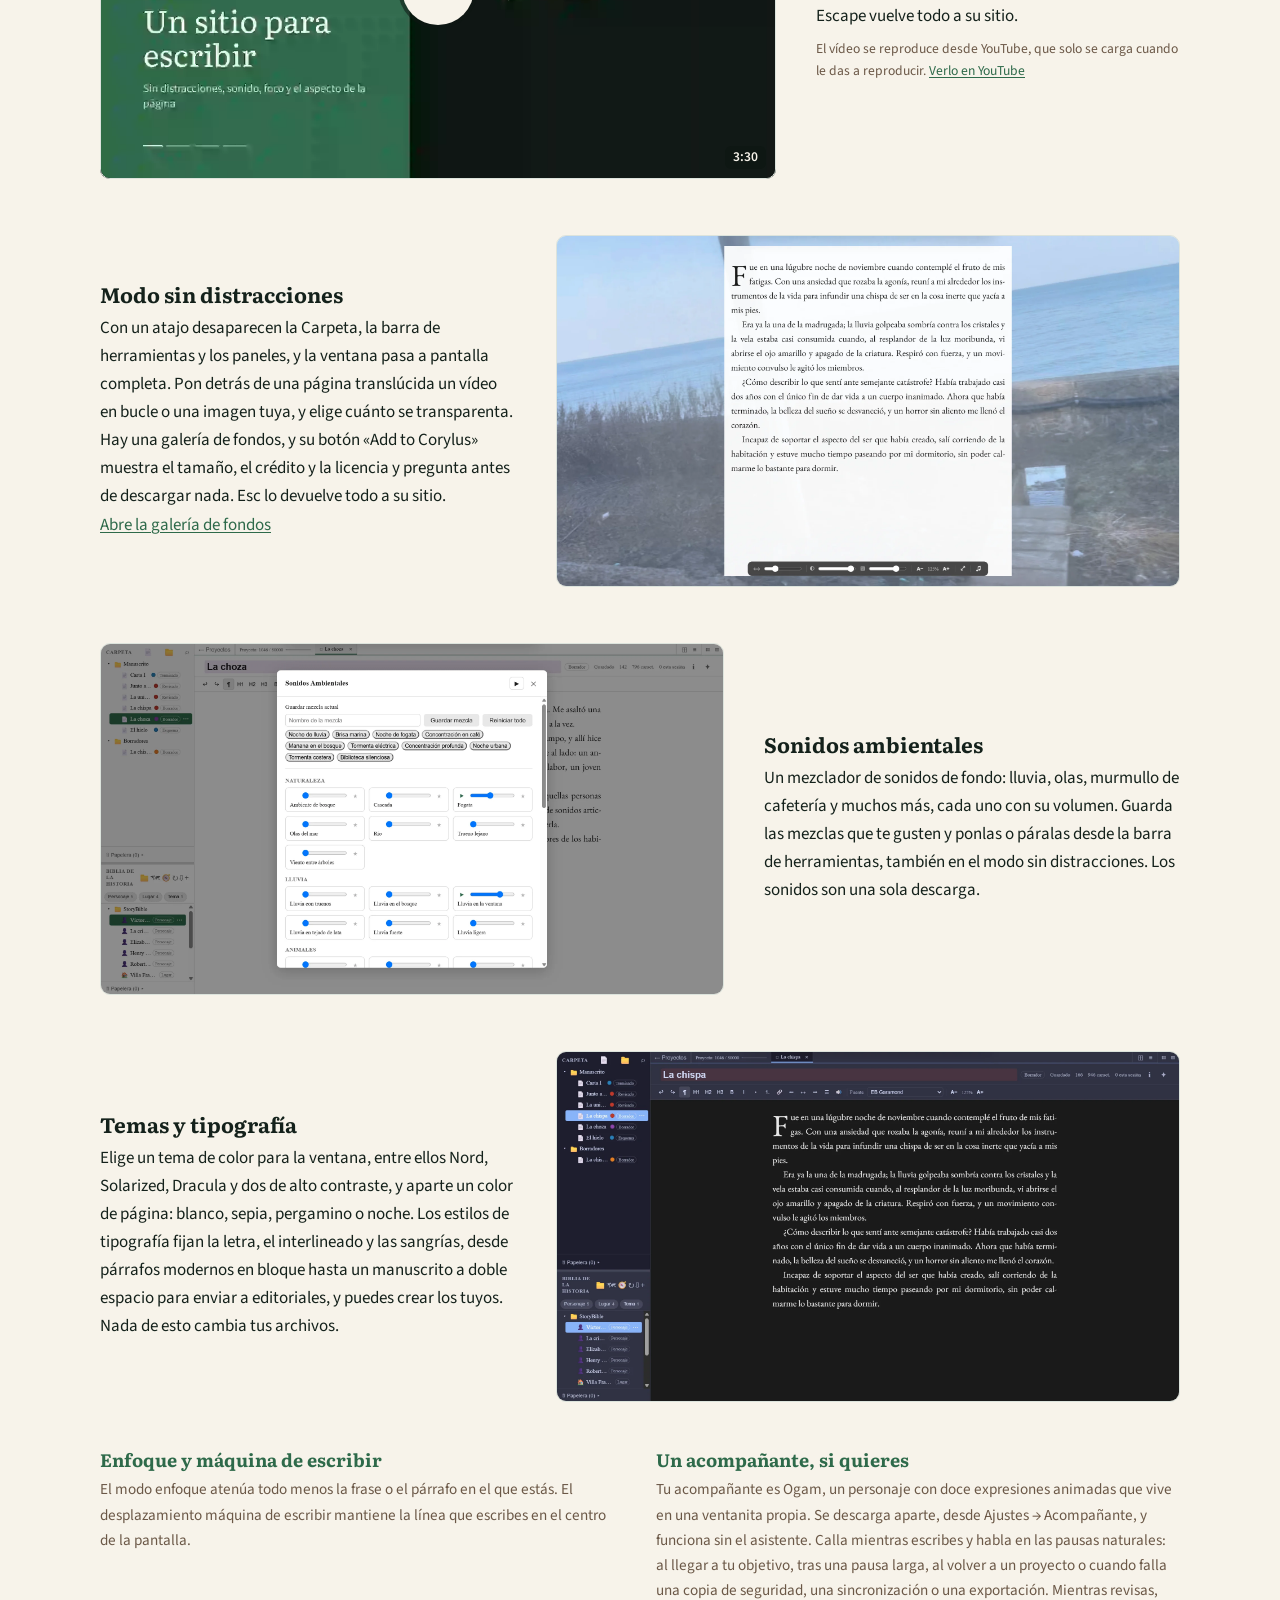
==== commit e9d298c8: "chore: rebuild for 1.105.0" ====
--- a/es/index.html
+++ b/es/index.html
@@ -51,8 +51,8 @@
         <a class="btn" id="dl-mac" href="https://raw.githubusercontent.com/LudoBermejoES/corylus-releases/main/Corylus_1.102.0_aarch64.dmg">
           Descargar para Mac <span class="ver" data-ver-label="versión">versión 1.102.0</span>
         </a>
-        <a class="btn ghost" id="dl-win" href="https://raw.githubusercontent.com/LudoBermejoES/corylus-releases/main/Corylus_1.104.0_x64-setup.exe">
-          Descargar para Windows <span class="ver" data-ver-label="versión">versión 1.104.0</span>
+        <a class="btn ghost" id="dl-win" href="https://raw.githubusercontent.com/LudoBermejoES/corylus-releases/main/Corylus_1.105.0_x64-setup.exe">
+          Descargar para Windows <span class="ver" data-ver-label="versión">versión 1.105.0</span>
         </a>
       </p>
       <p class="note">Sin cuenta y sin suscripción. La versión de Mac necesita un chip de Apple (M1 o posterior). Corylus también funciona en iPhone, iPad y Android, pero esas versiones aún no están en las tiendas.</p>
@@ -241,7 +241,7 @@
       <h2>Descarga Corylus</h2>
       <p class="downloads">
         <a class="btn" href="https://raw.githubusercontent.com/LudoBermejoES/corylus-releases/main/Corylus_1.102.0_aarch64.dmg">Descargar para Mac</a>
-        <a class="btn ghost" href="https://raw.githubusercontent.com/LudoBermejoES/corylus-releases/main/Corylus_1.104.0_x64-setup.exe">Descargar para Windows</a>
+        <a class="btn ghost" href="https://raw.githubusercontent.com/LudoBermejoES/corylus-releases/main/Corylus_1.105.0_x64-setup.exe">Descargar para Windows</a>
       </p>
       <p class="note">Corylus ya funciona en iPhone, iPad y Android: la misma aplicación, abriendo las mismas carpetas de proyecto. Todavía no puedo repartir esas versiones, porque la App Store y Google Play piden cuentas de desarrollador que aún no tengo. Pagarlas es parte de lo que cubre el apoyo en Ko-fi.</p>
       <p class="note">Corylus todavía no está notarizado por Apple, así que la primera vez que lo abras macOS te dirá que no puede verificar al desarrollador. Haz clic derecho en Corylus.app, elige Abrir y después Abrir otra vez. En macOS 15 o posterior, ve a Ajustes del Sistema, entra en Privacidad y seguridad y pulsa Abrir igualmente. Solo hace falta una vez por descarga.</p>
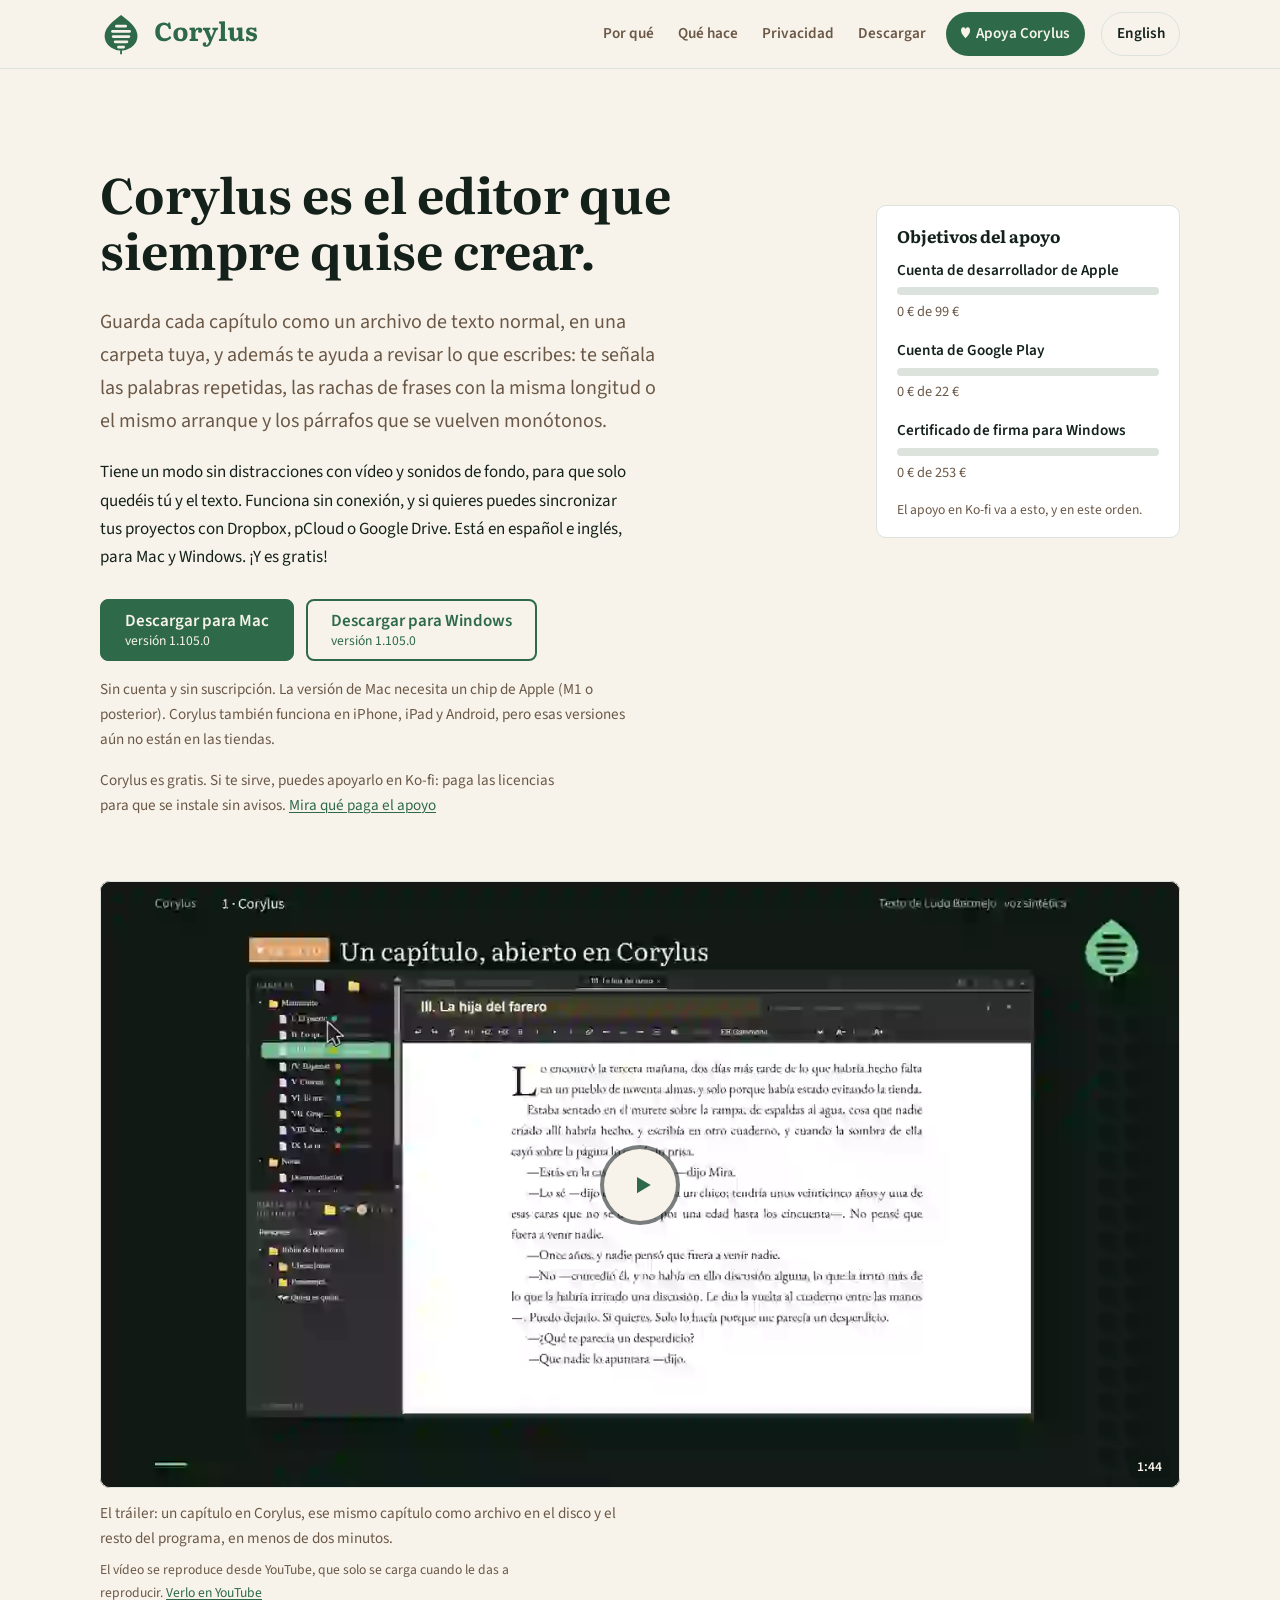
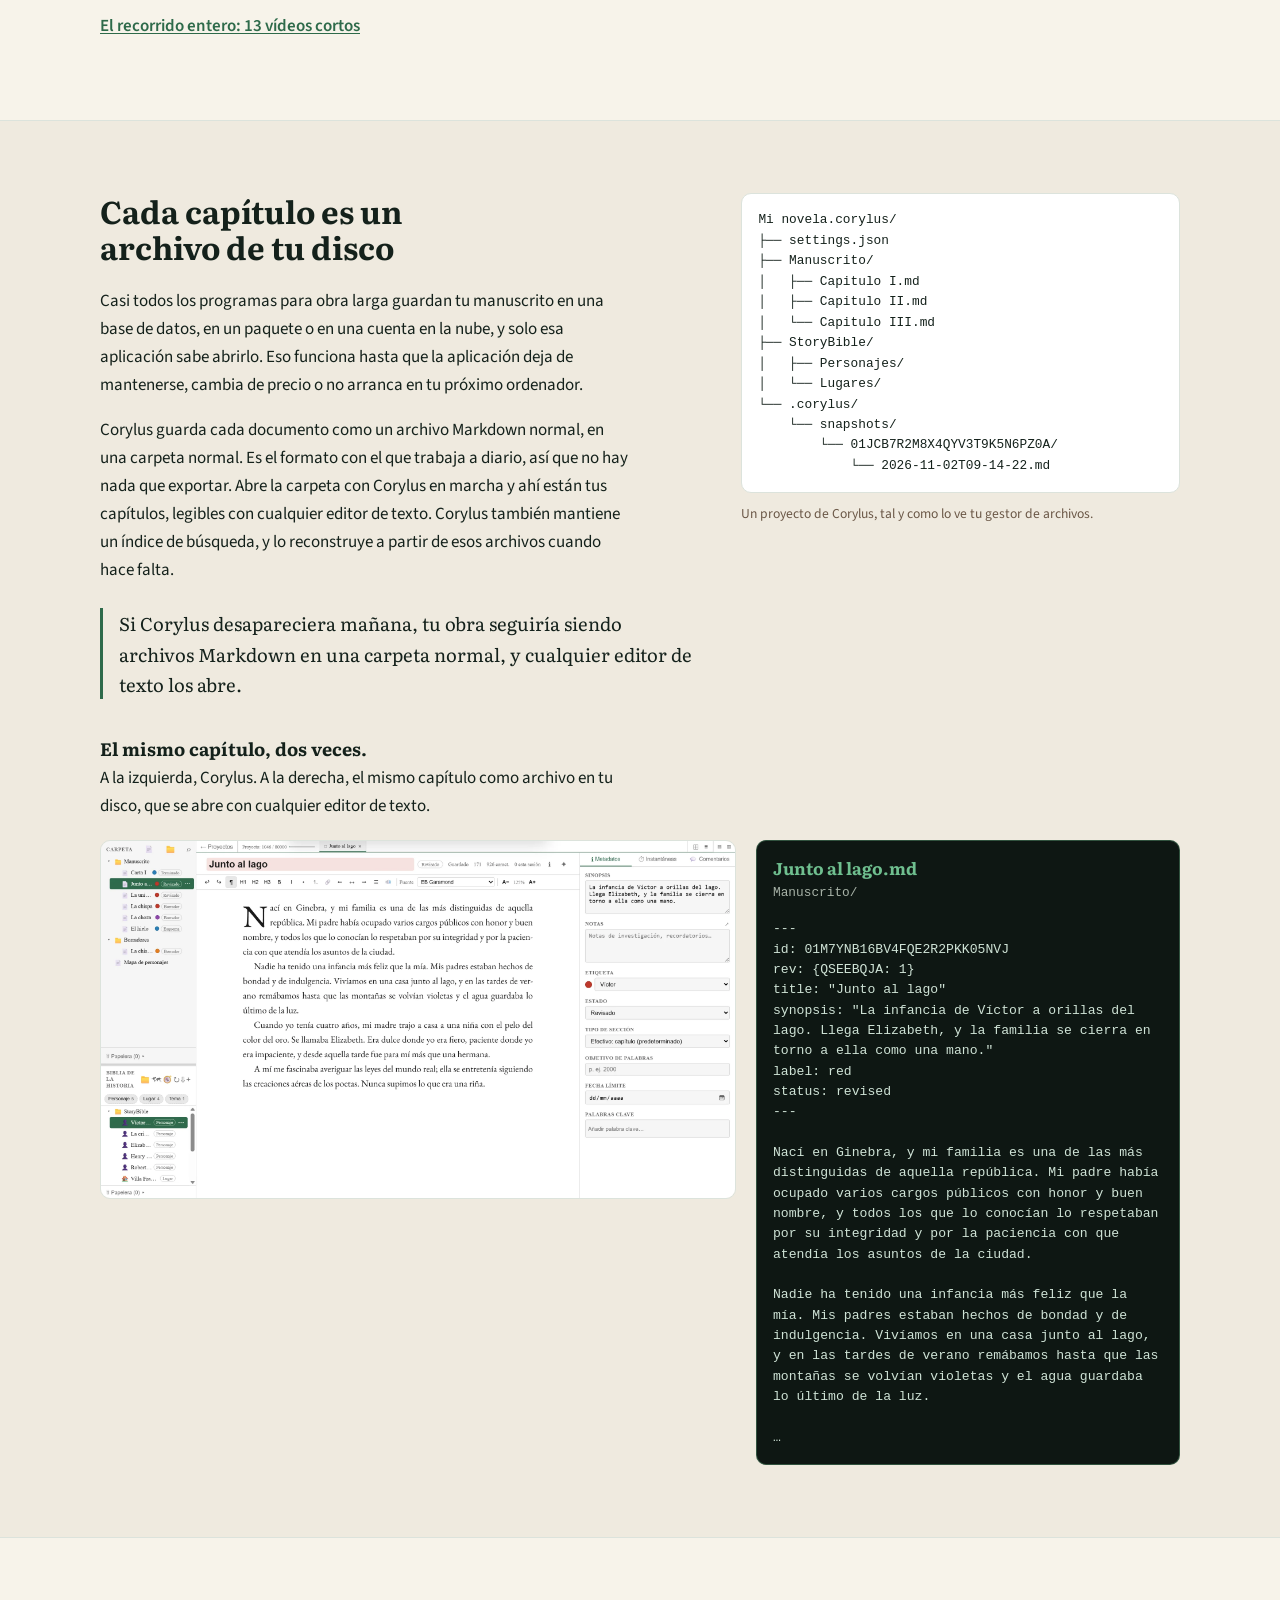
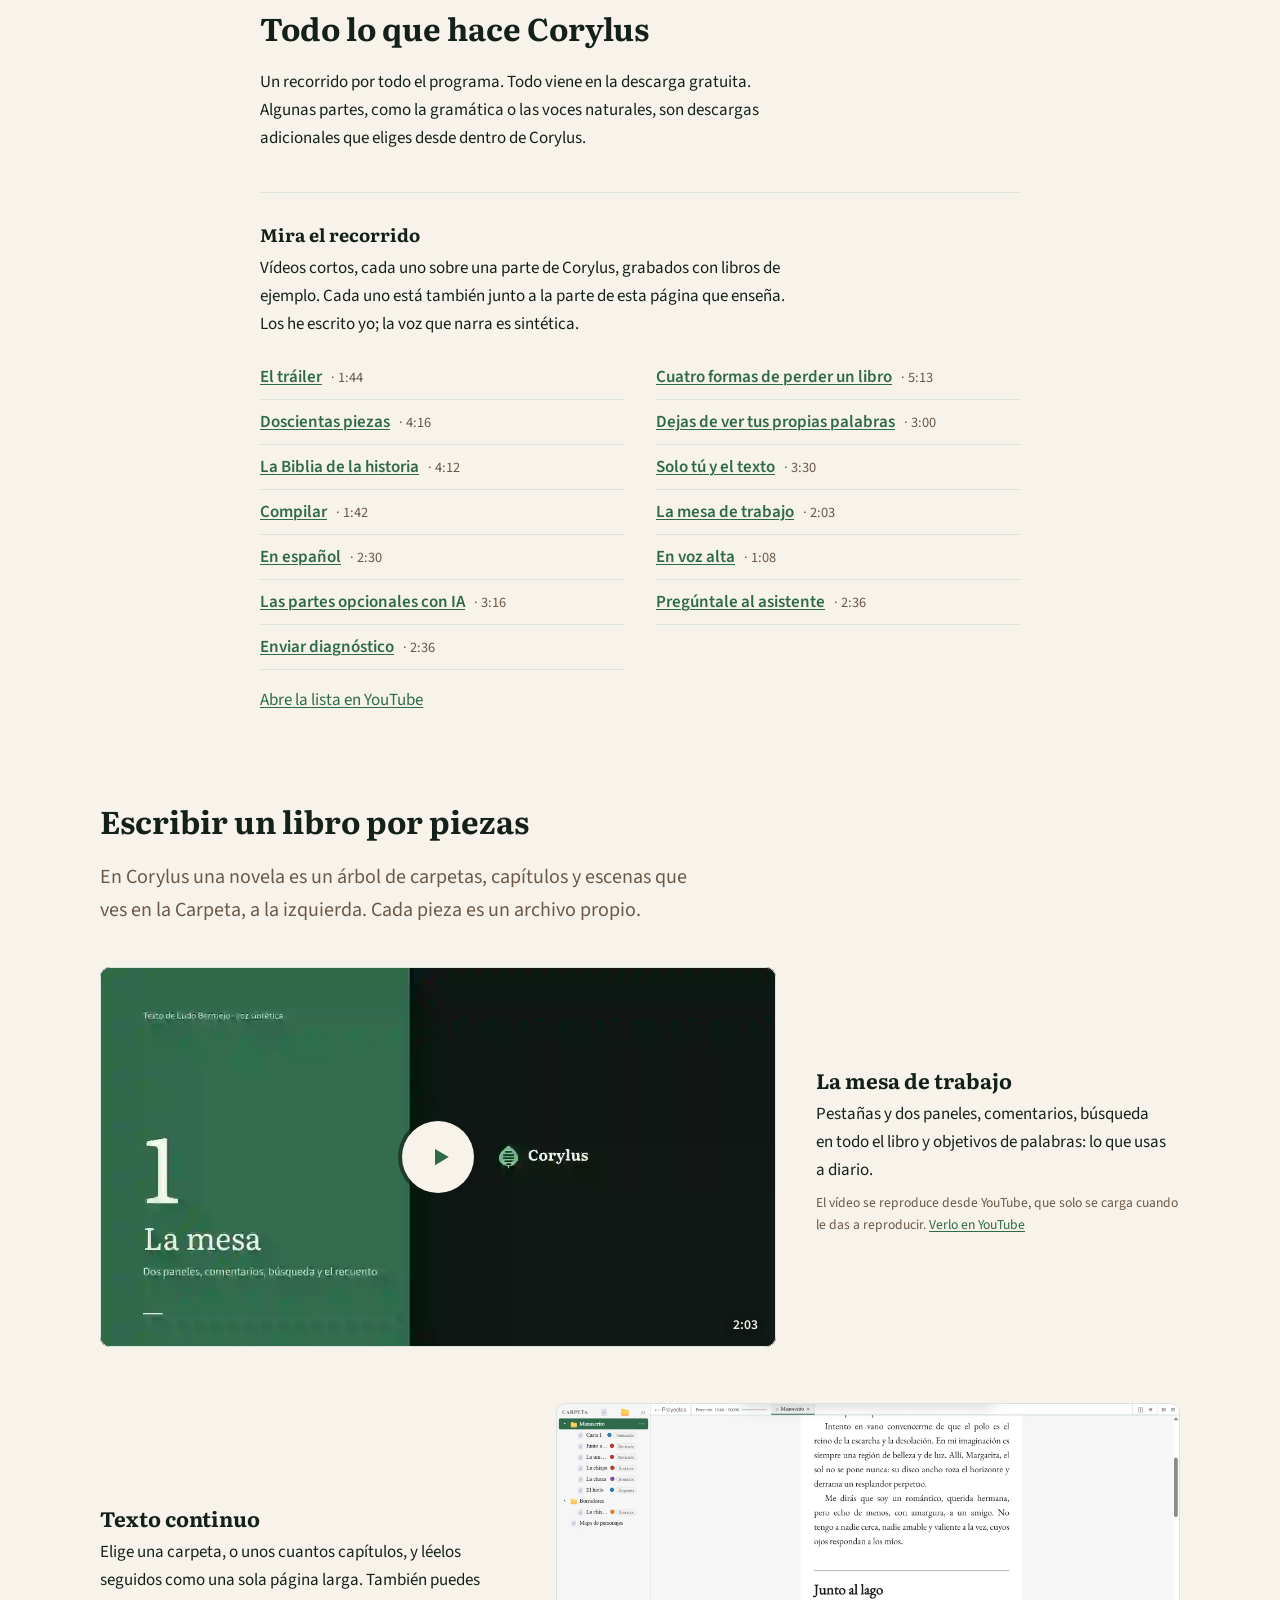
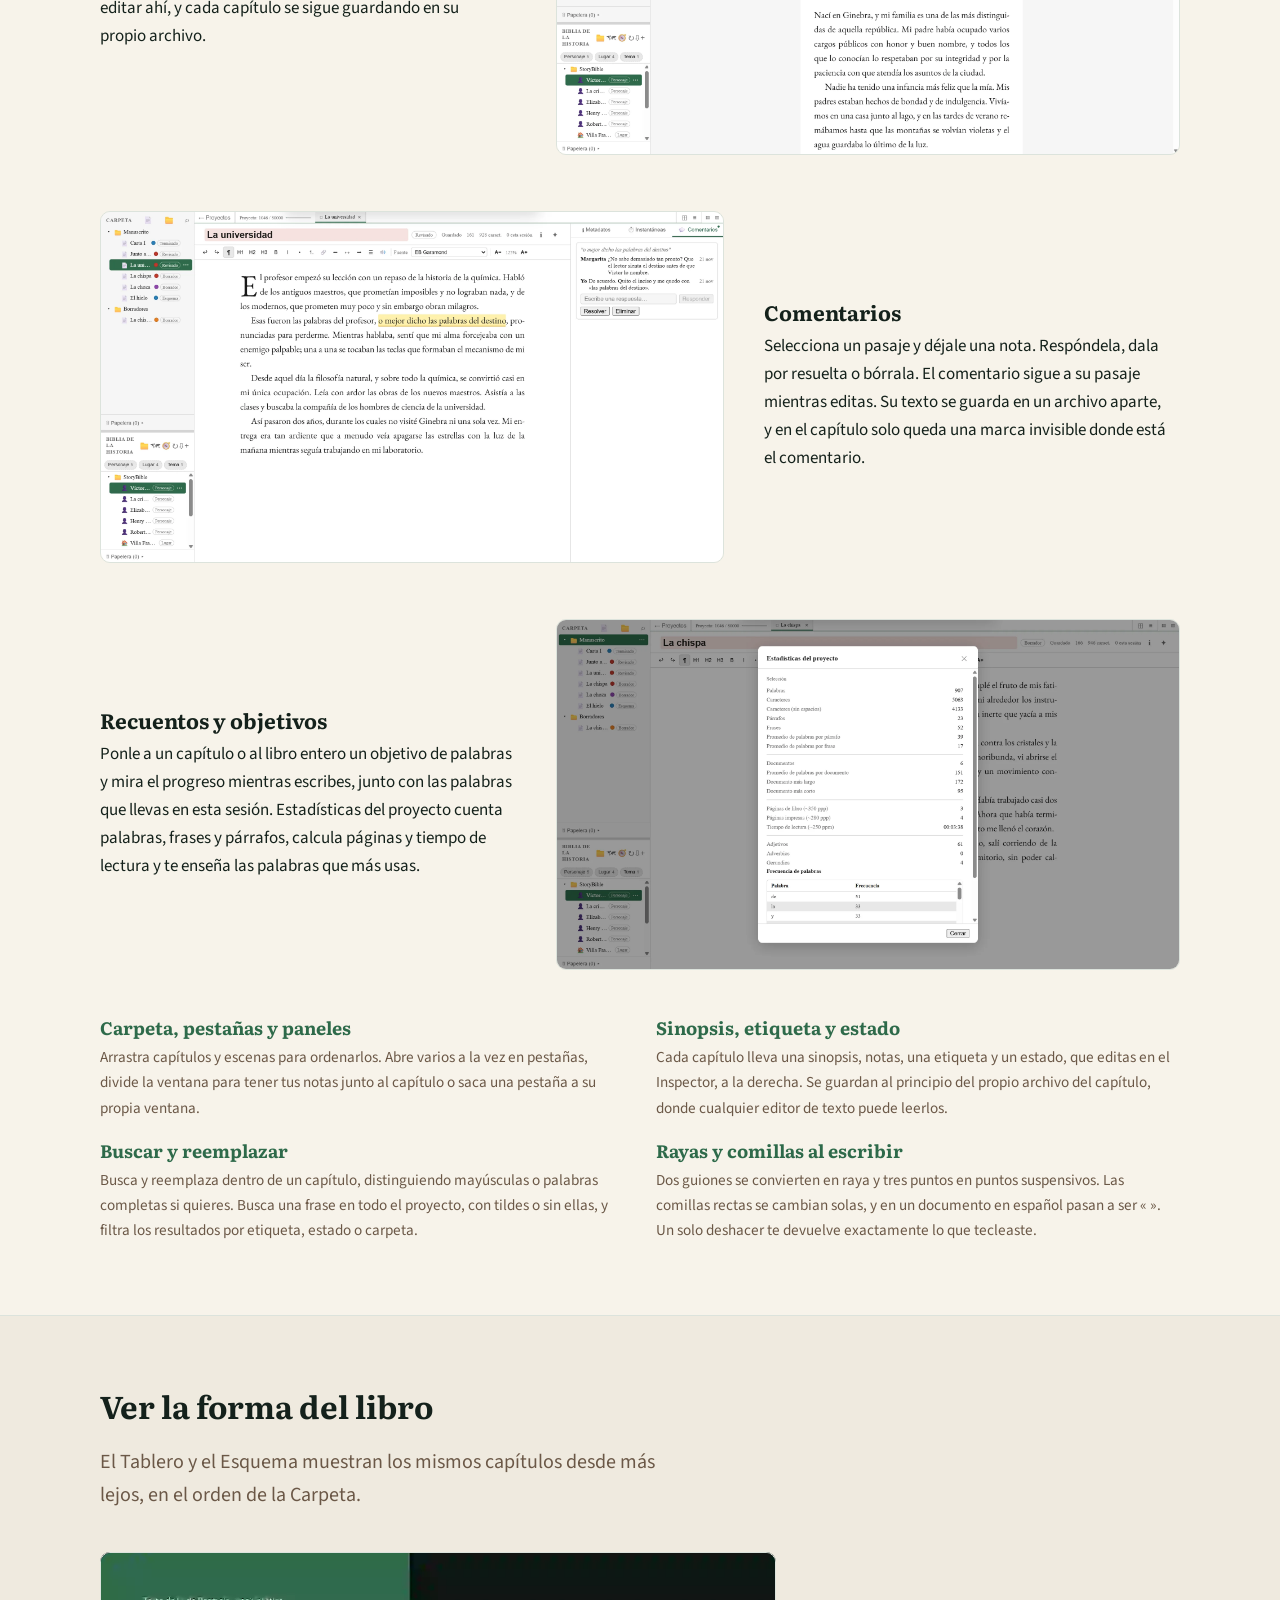
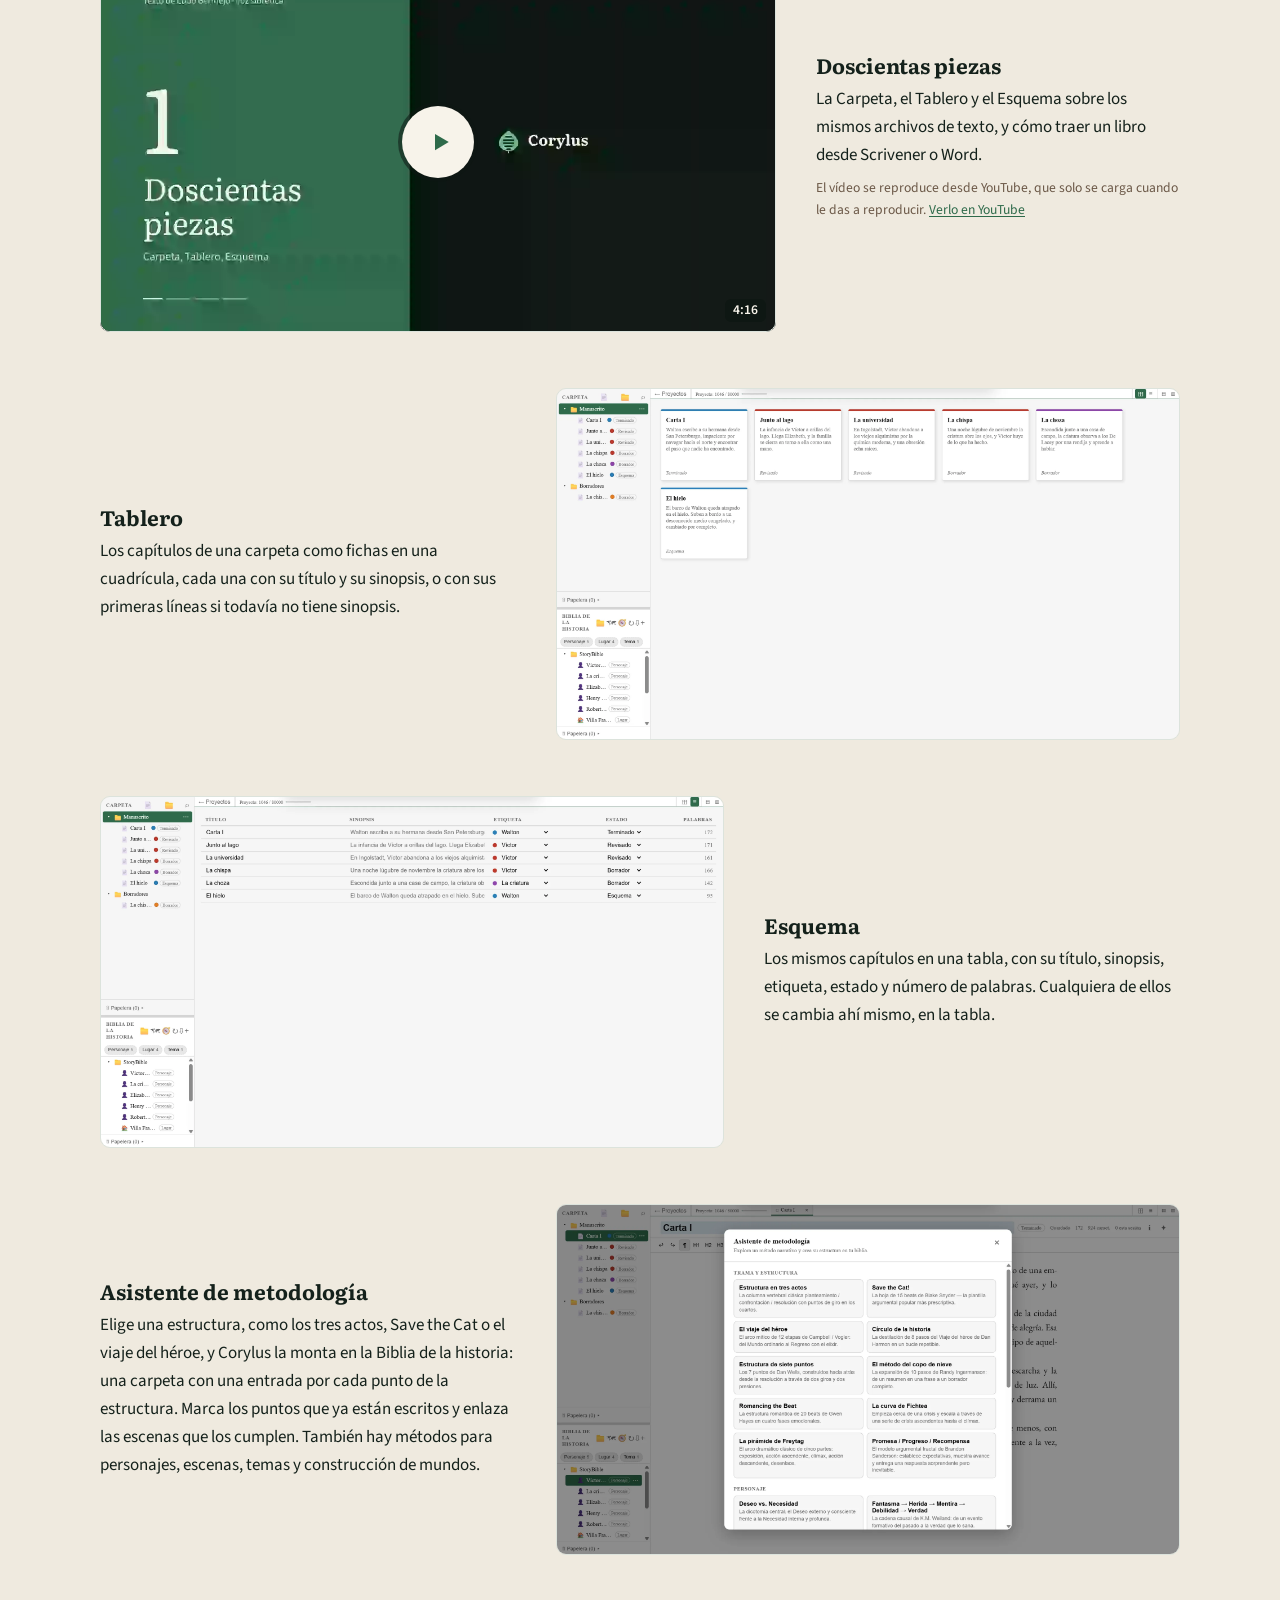
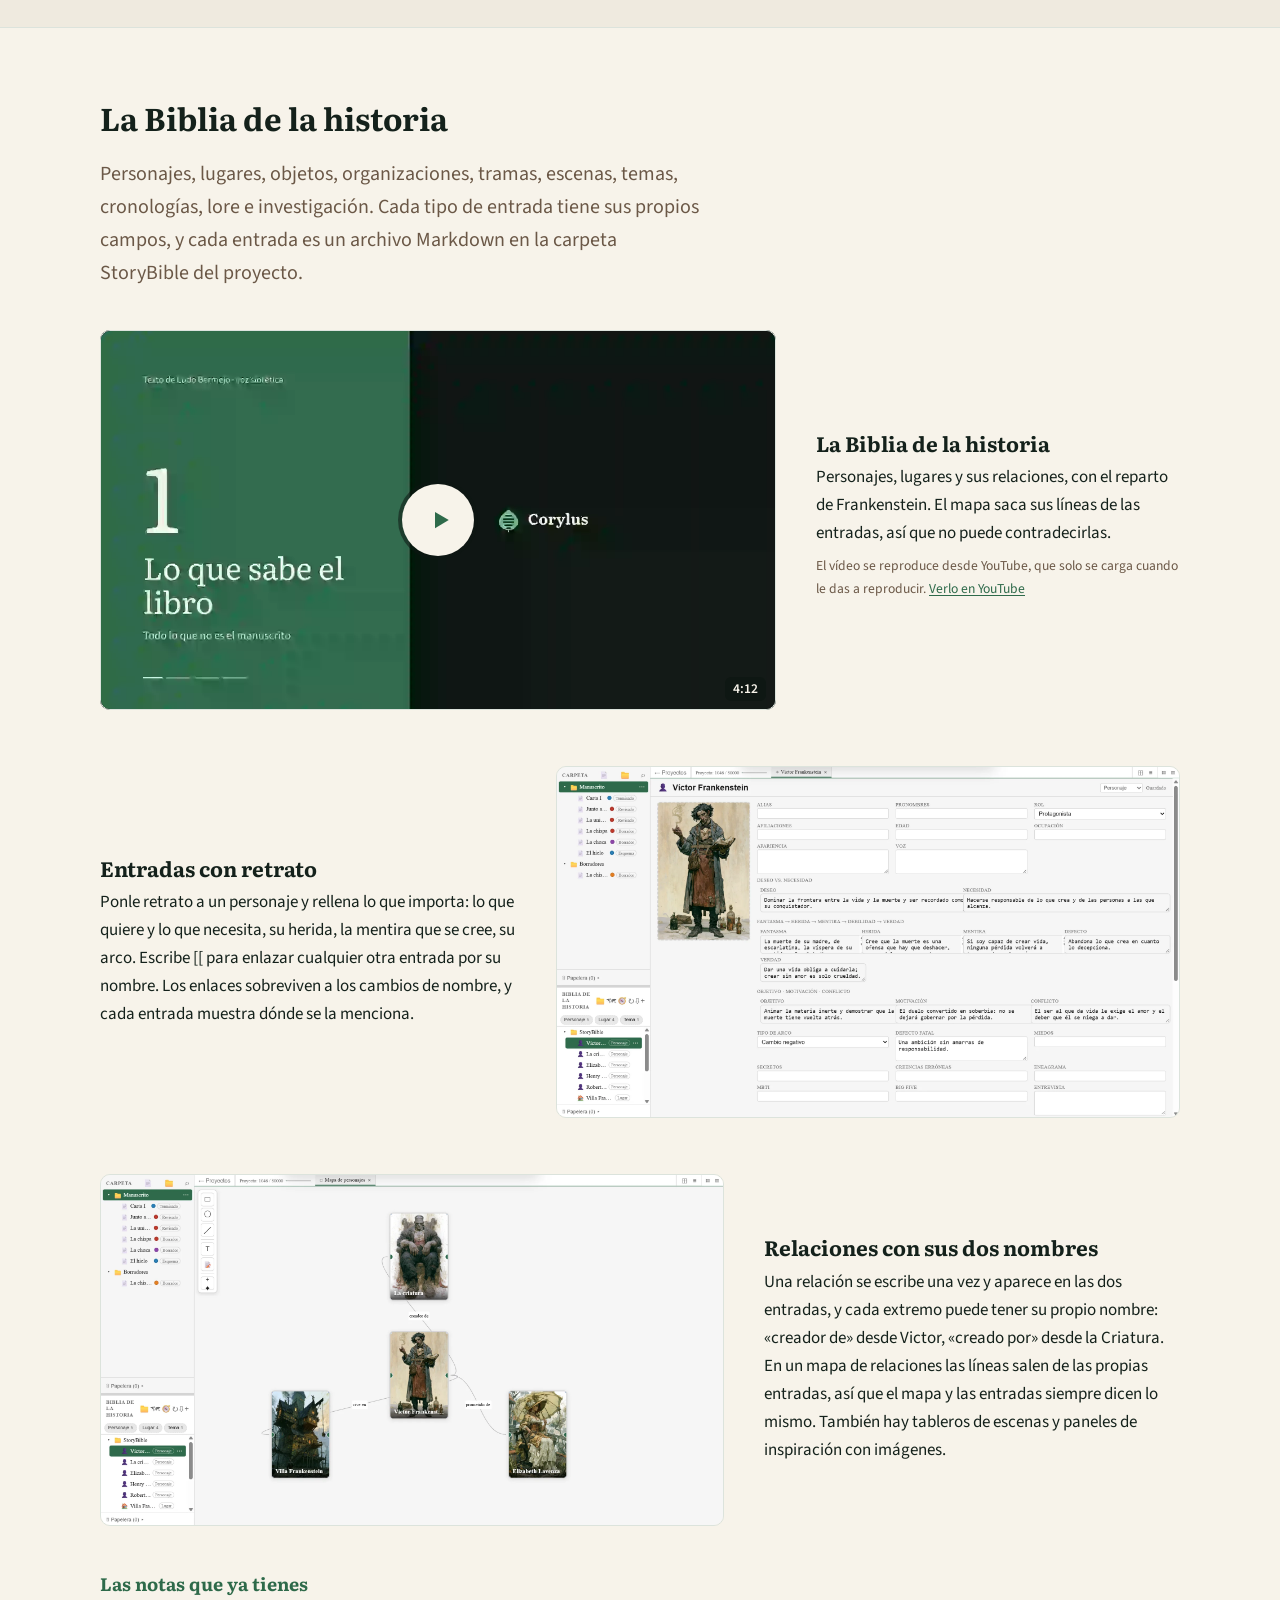
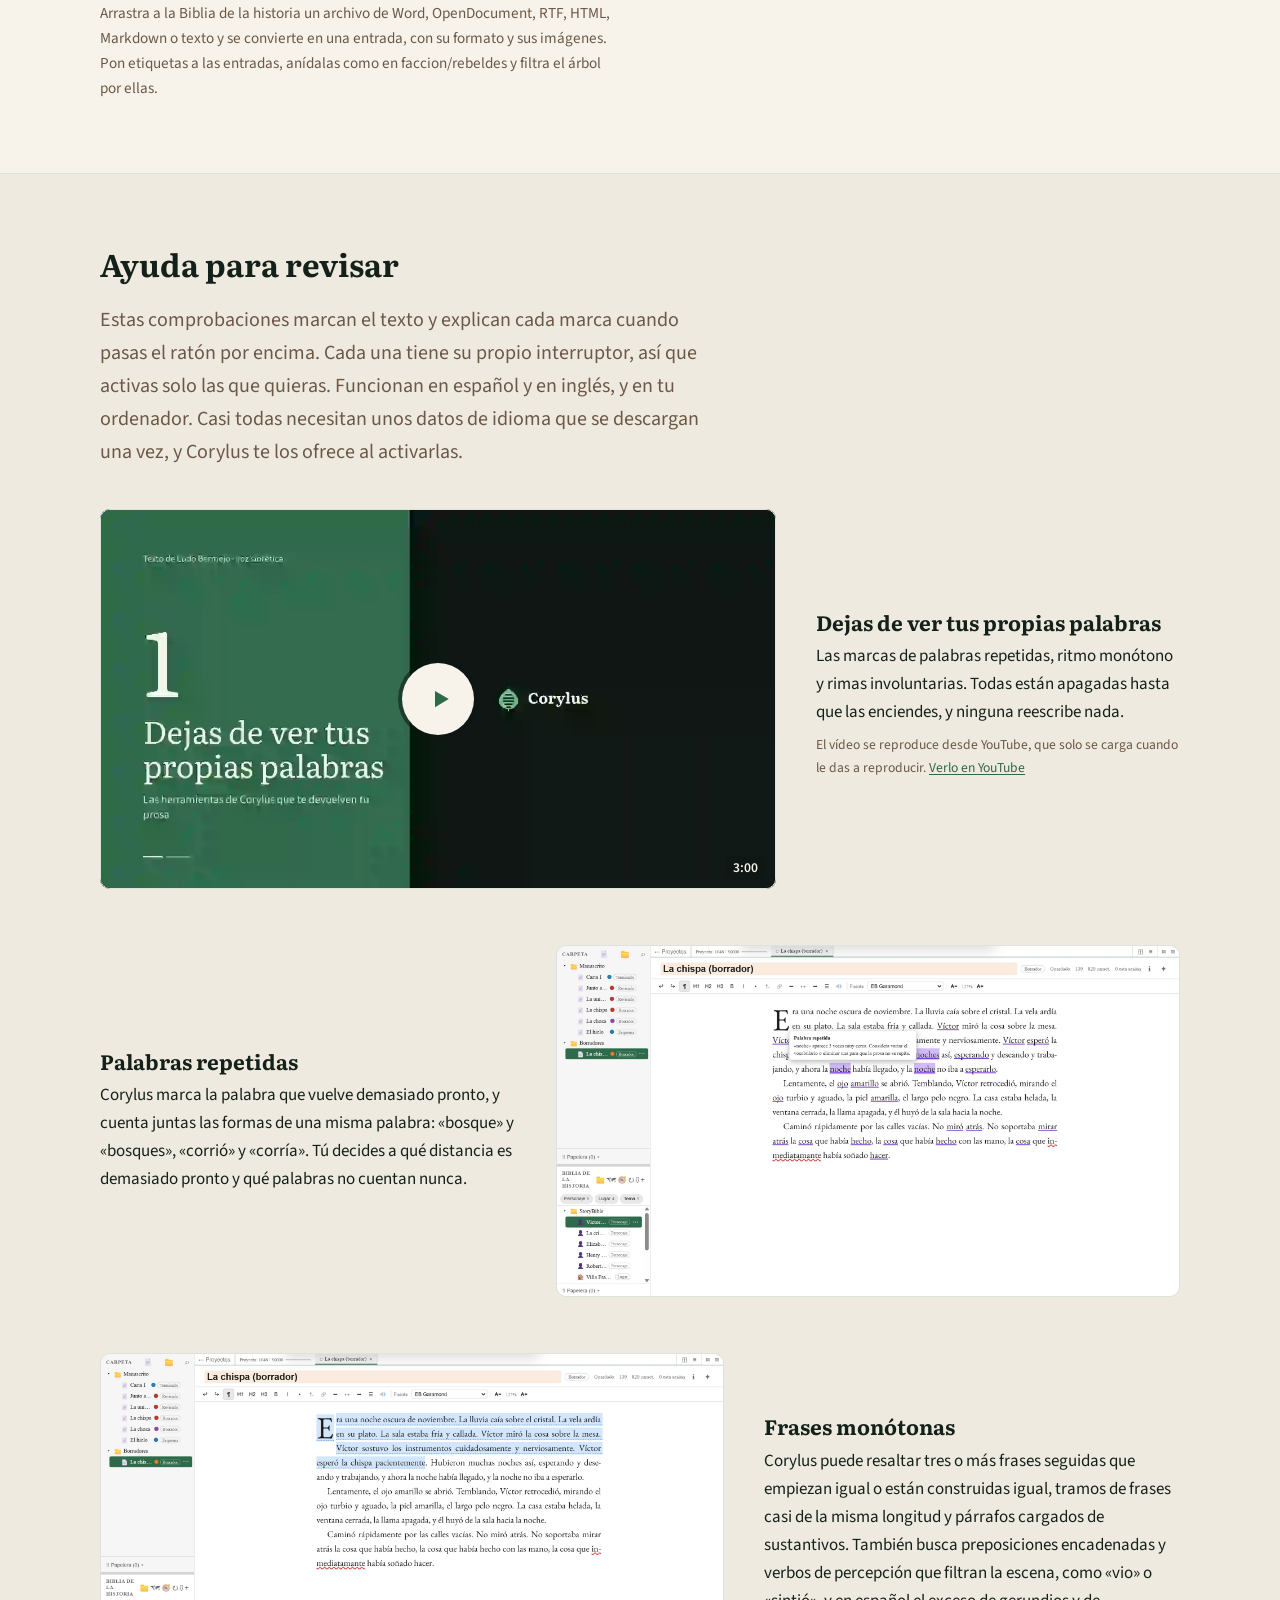
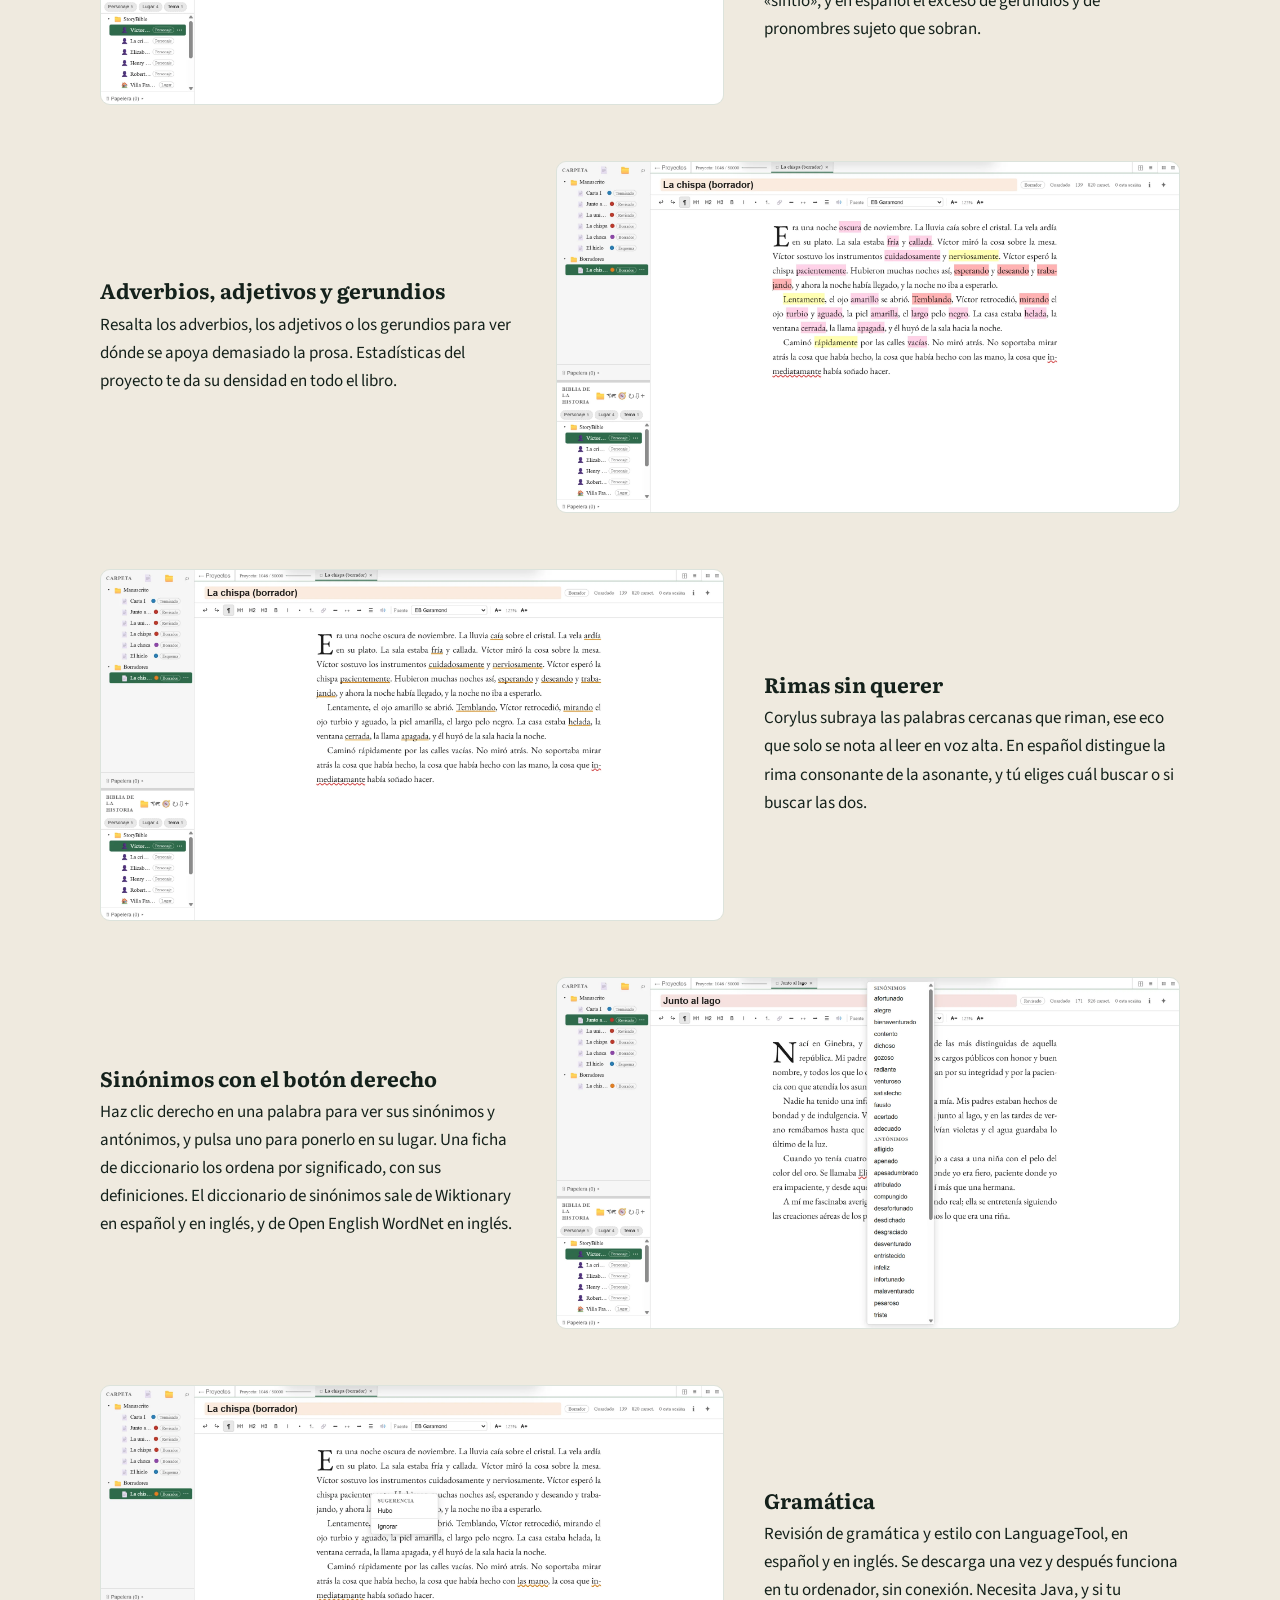
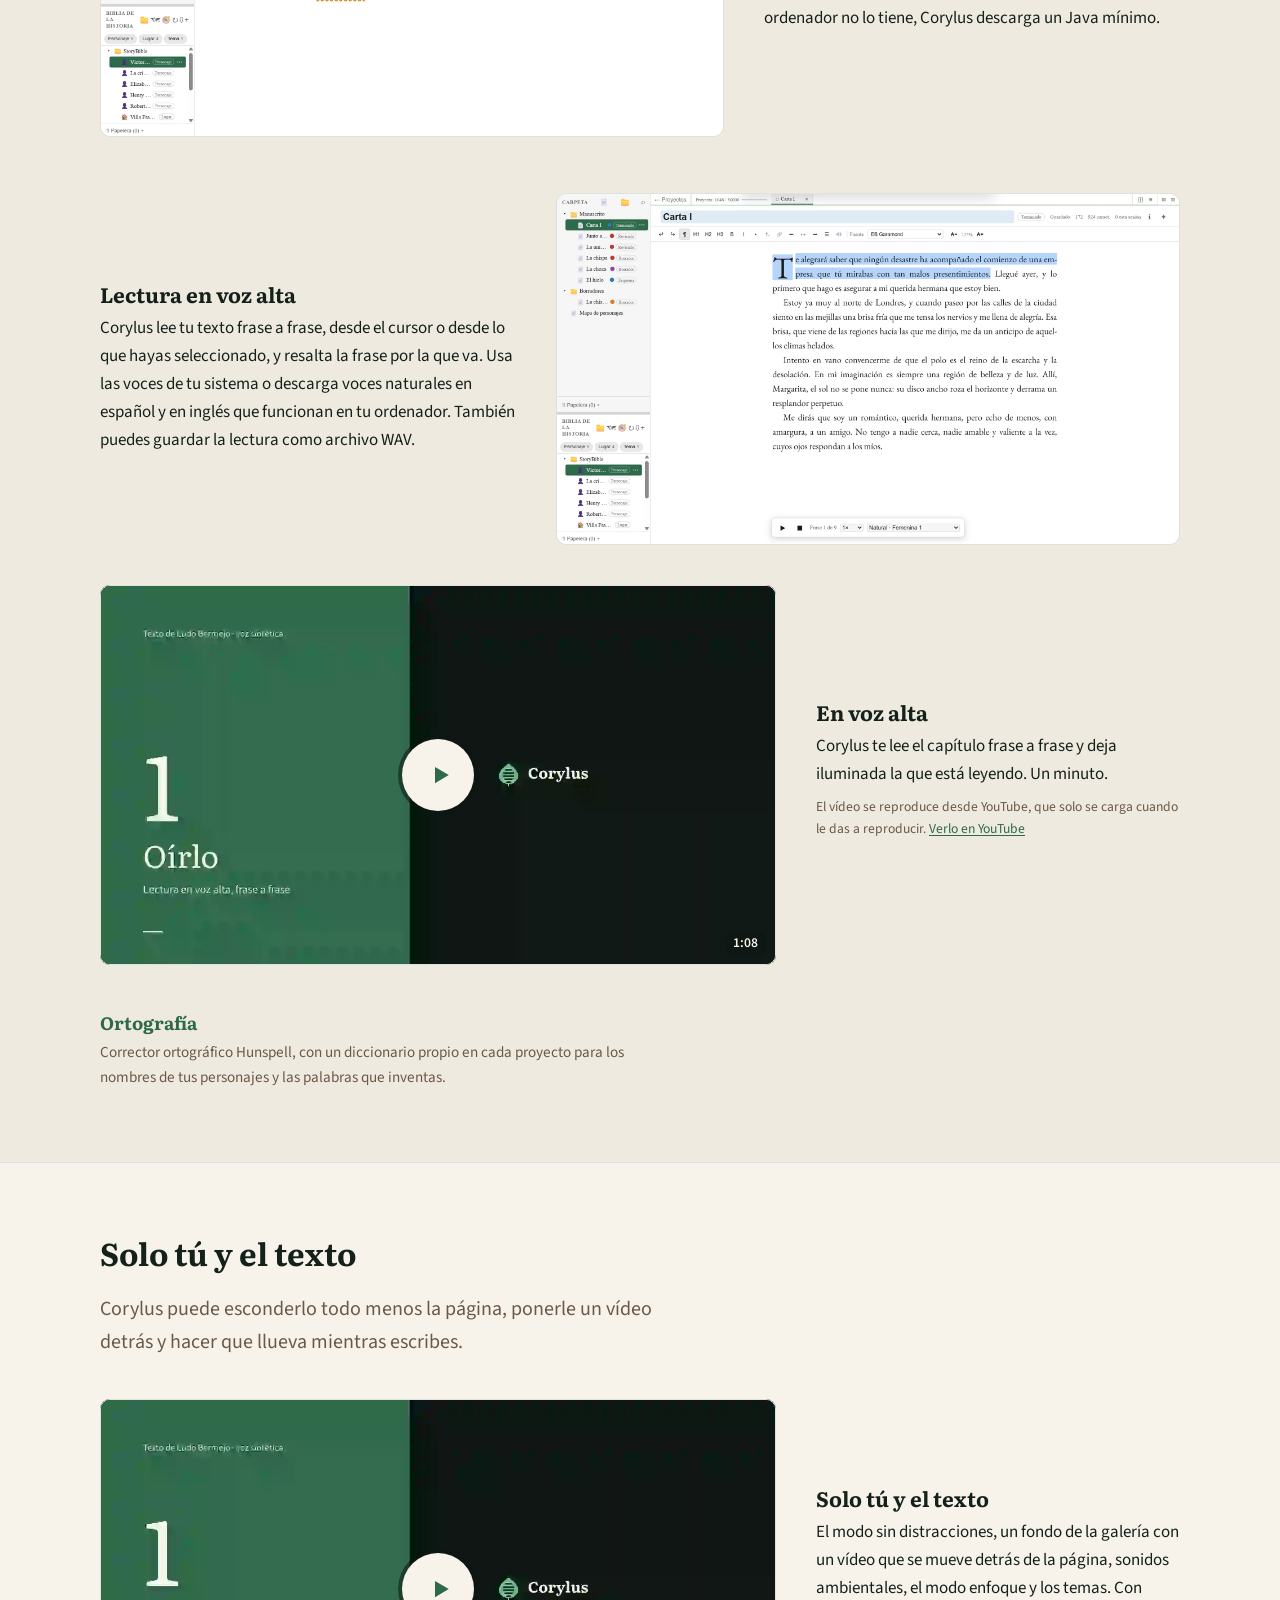
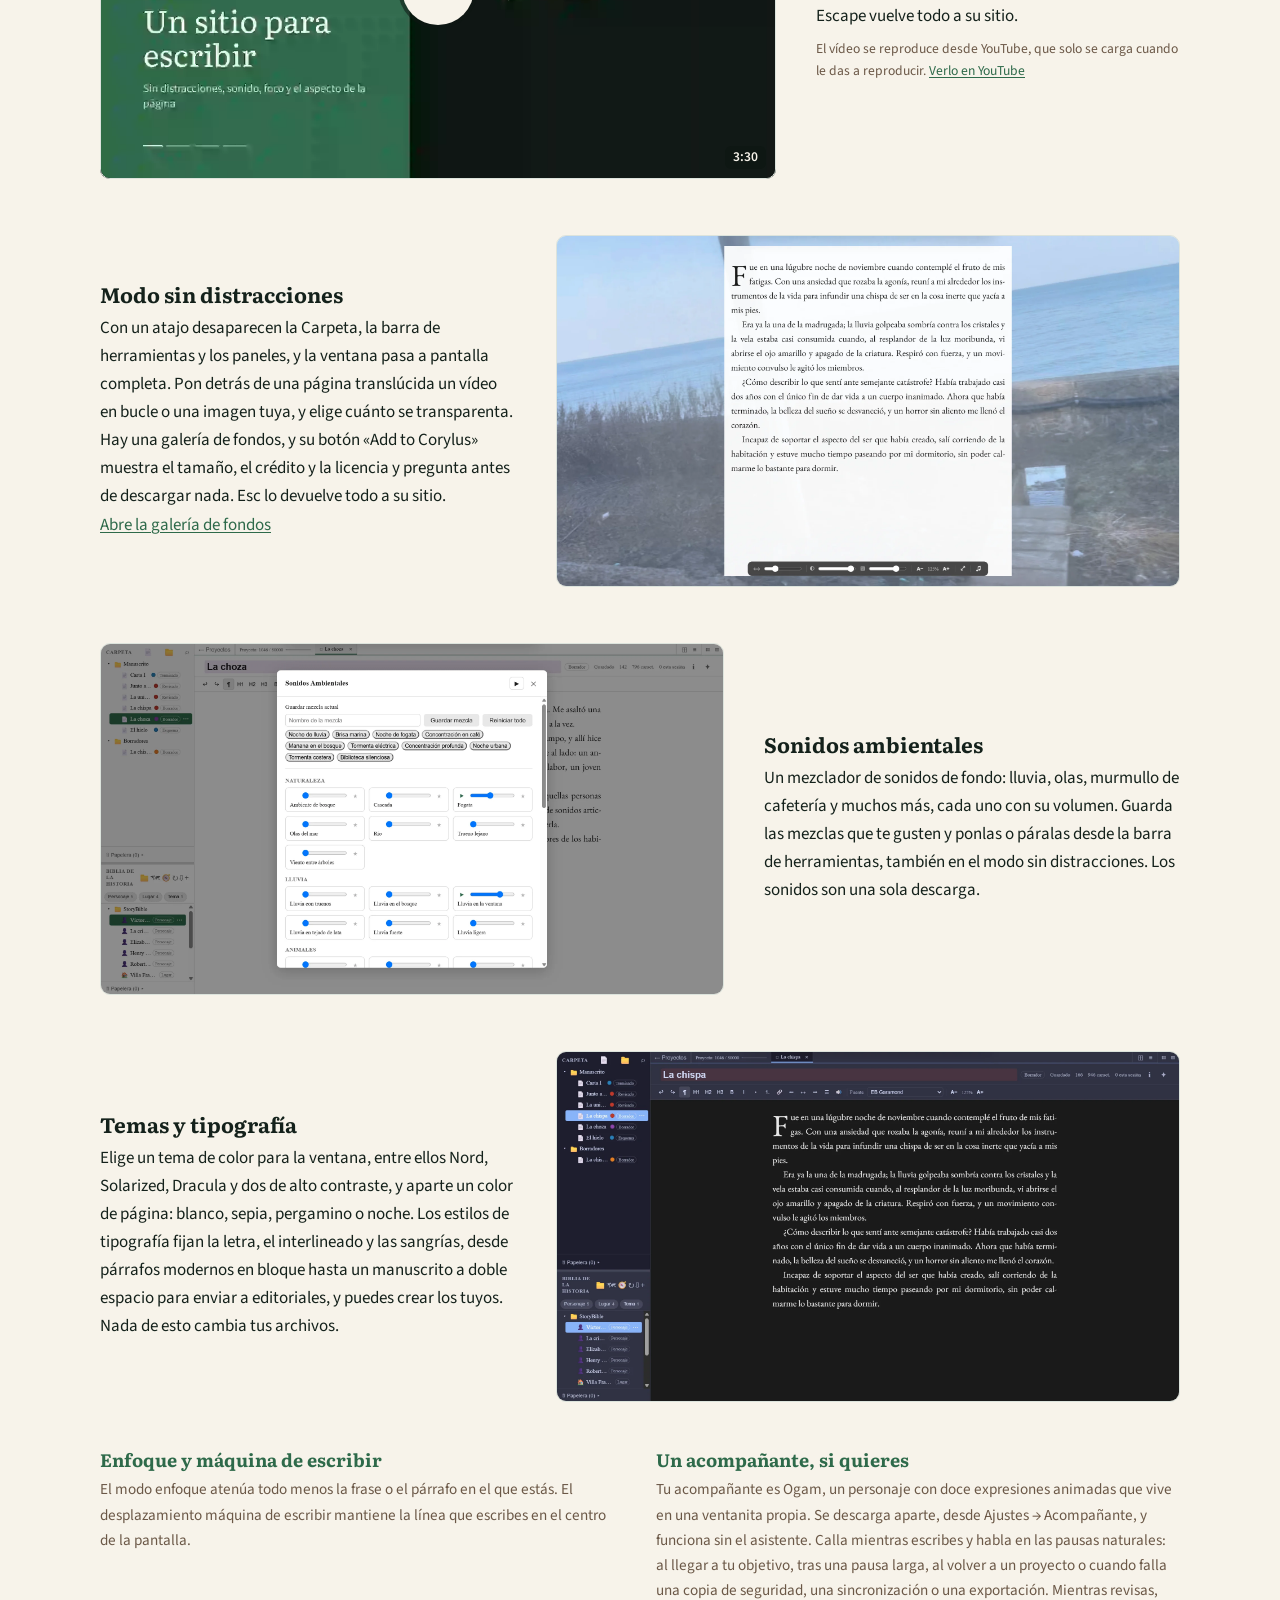
==== commit f5fd7775: "chore: rebuild for macOS 1.105.0 Co-Authored-By: Claude Opus 5 <noreply@anthropic.com>" ====
--- a/es/index.html
+++ b/es/index.html
@@ -48,8 +48,8 @@
       <p class="lead">Guarda cada capítulo como un archivo de texto normal, en una carpeta tuya, y además te ayuda a revisar lo que escribes: te señala las palabras repetidas, las rachas de frases con la misma longitud o el mismo arranque y los párrafos que se vuelven monótonos.</p>
       <p>Tiene un modo sin distracciones con vídeo y sonidos de fondo, para que solo quedéis tú y el texto. Funciona sin conexión, y si quieres puedes sincronizar tus proyectos con Dropbox, pCloud o Google Drive. Está en español e inglés, para Mac y Windows. ¡Y es gratis!</p>
       <p class="downloads">
-        <a class="btn" id="dl-mac" href="https://raw.githubusercontent.com/LudoBermejoES/corylus-releases/main/Corylus_1.102.0_aarch64.dmg">
-          Descargar para Mac <span class="ver" data-ver-label="versión">versión 1.102.0</span>
+        <a class="btn" id="dl-mac" href="https://raw.githubusercontent.com/LudoBermejoES/corylus-releases/main/Corylus_1.105.0_aarch64.dmg">
+          Descargar para Mac <span class="ver" data-ver-label="versión">versión 1.105.0</span>
         </a>
         <a class="btn ghost" id="dl-win" href="https://raw.githubusercontent.com/LudoBermejoES/corylus-releases/main/Corylus_1.105.0_x64-setup.exe">
           Descargar para Windows <span class="ver" data-ver-label="versión">versión 1.105.0</span>
@@ -240,7 +240,7 @@
     <div class="wrap narrow">
       <h2>Descarga Corylus</h2>
       <p class="downloads">
-        <a class="btn" href="https://raw.githubusercontent.com/LudoBermejoES/corylus-releases/main/Corylus_1.102.0_aarch64.dmg">Descargar para Mac</a>
+        <a class="btn" href="https://raw.githubusercontent.com/LudoBermejoES/corylus-releases/main/Corylus_1.105.0_aarch64.dmg">Descargar para Mac</a>
         <a class="btn ghost" href="https://raw.githubusercontent.com/LudoBermejoES/corylus-releases/main/Corylus_1.105.0_x64-setup.exe">Descargar para Windows</a>
       </p>
       <p class="note">Corylus ya funciona en iPhone, iPad y Android: la misma aplicación, abriendo las mismas carpetas de proyecto. Todavía no puedo repartir esas versiones, porque la App Store y Google Play piden cuentas de desarrollador que aún no tengo. Pagarlas es parte de lo que cubre el apoyo en Ko-fi.</p>
